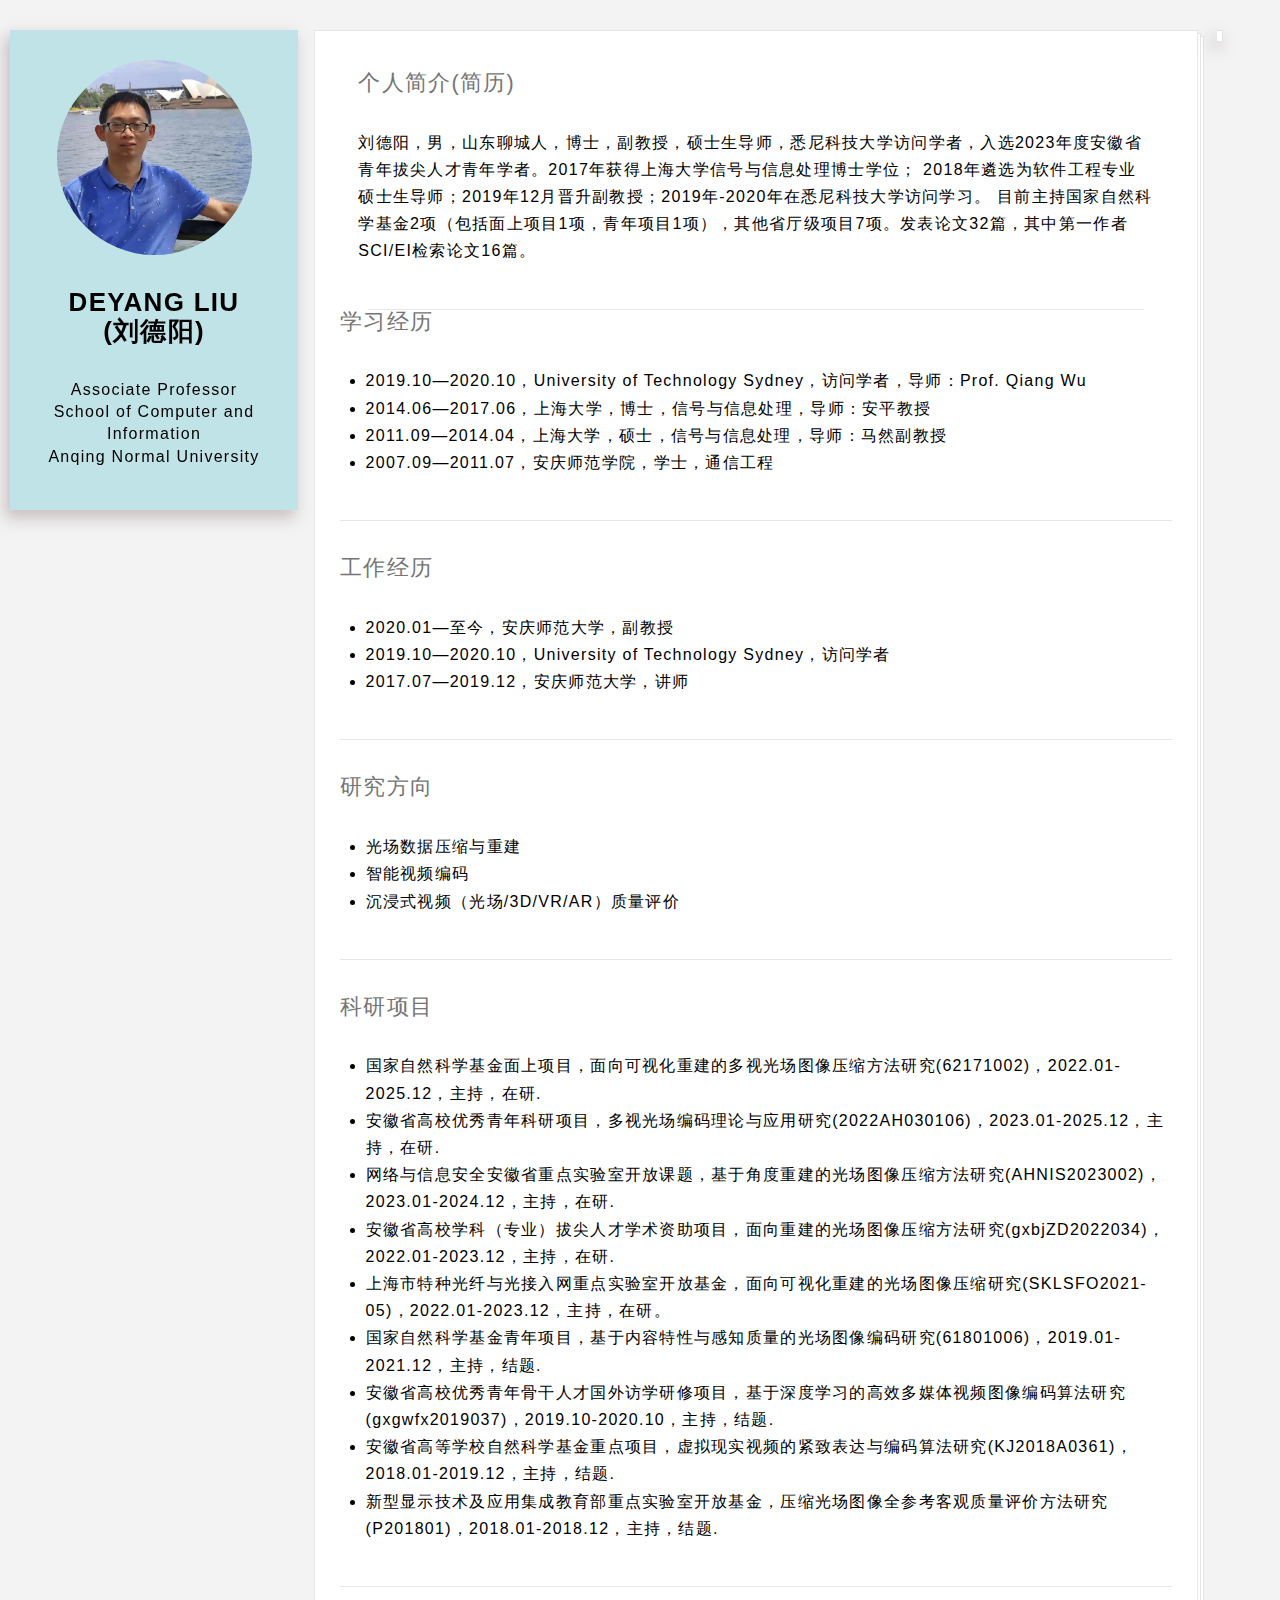
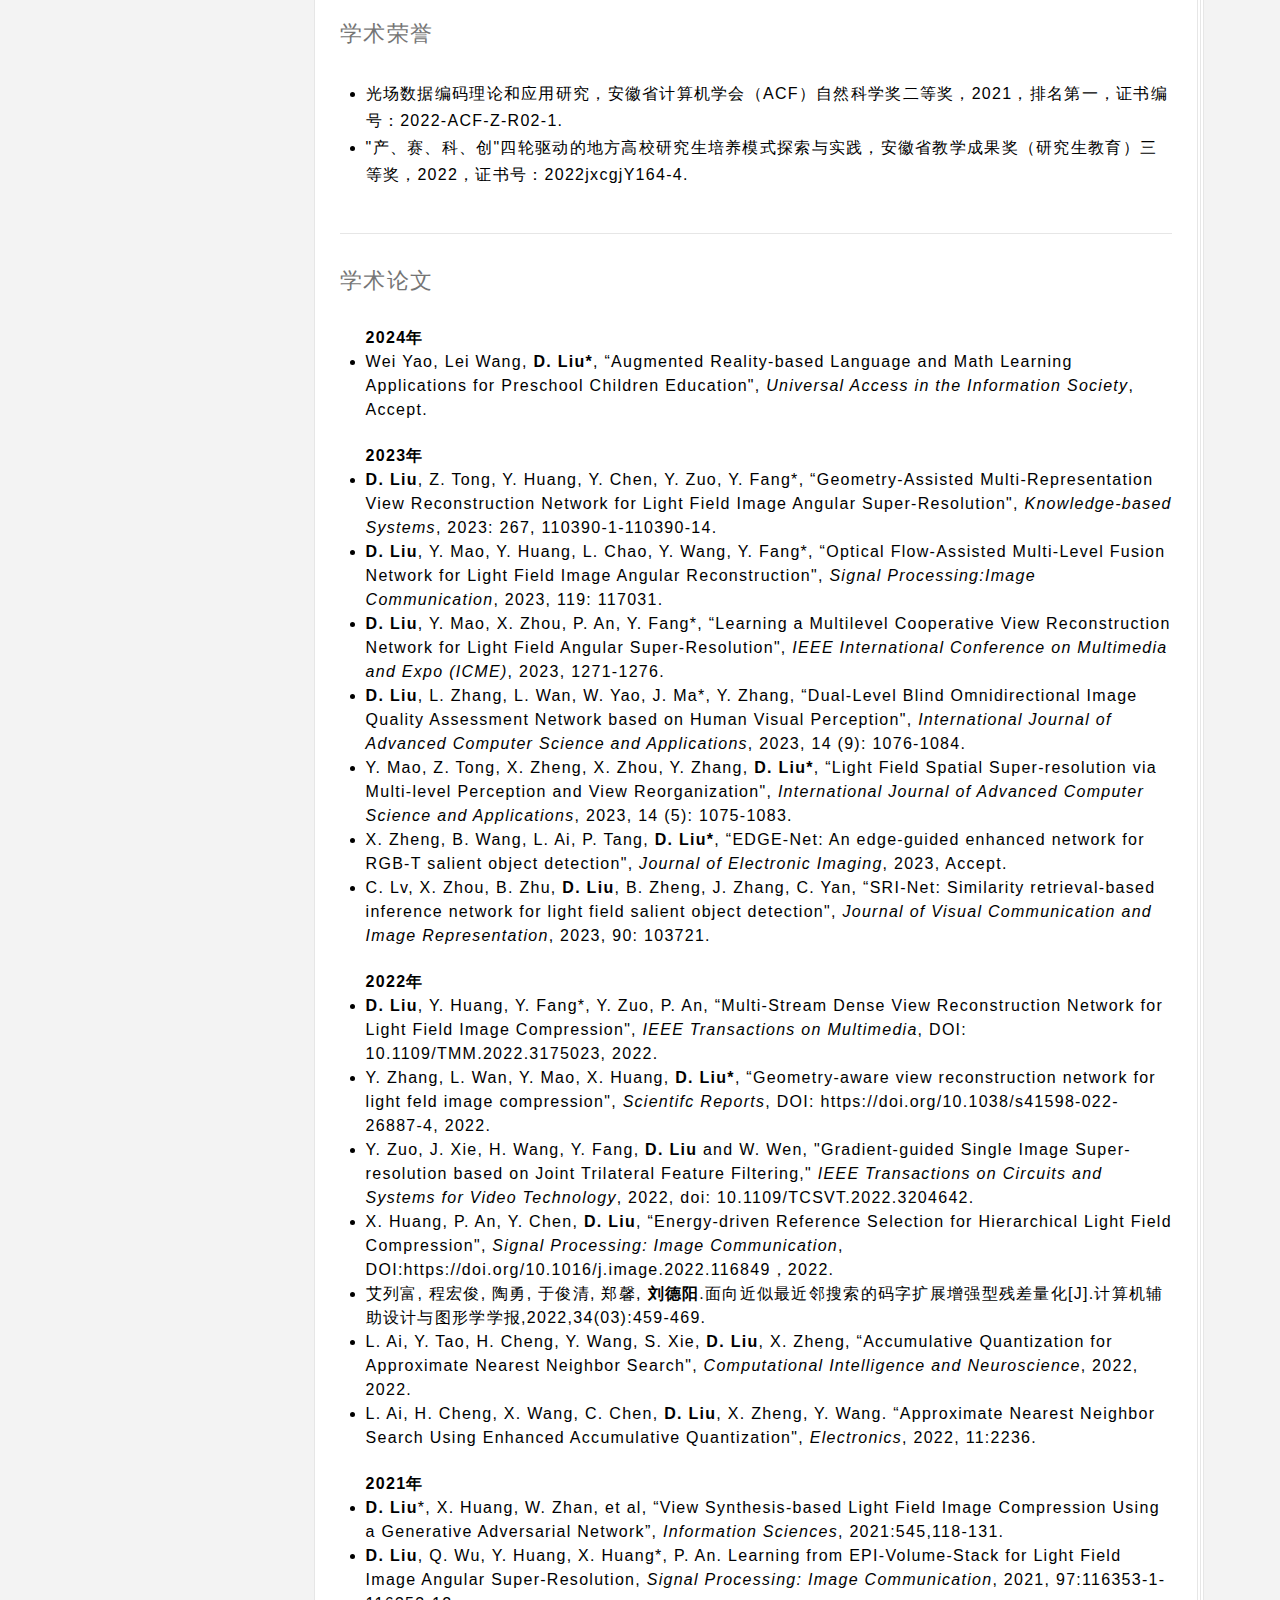
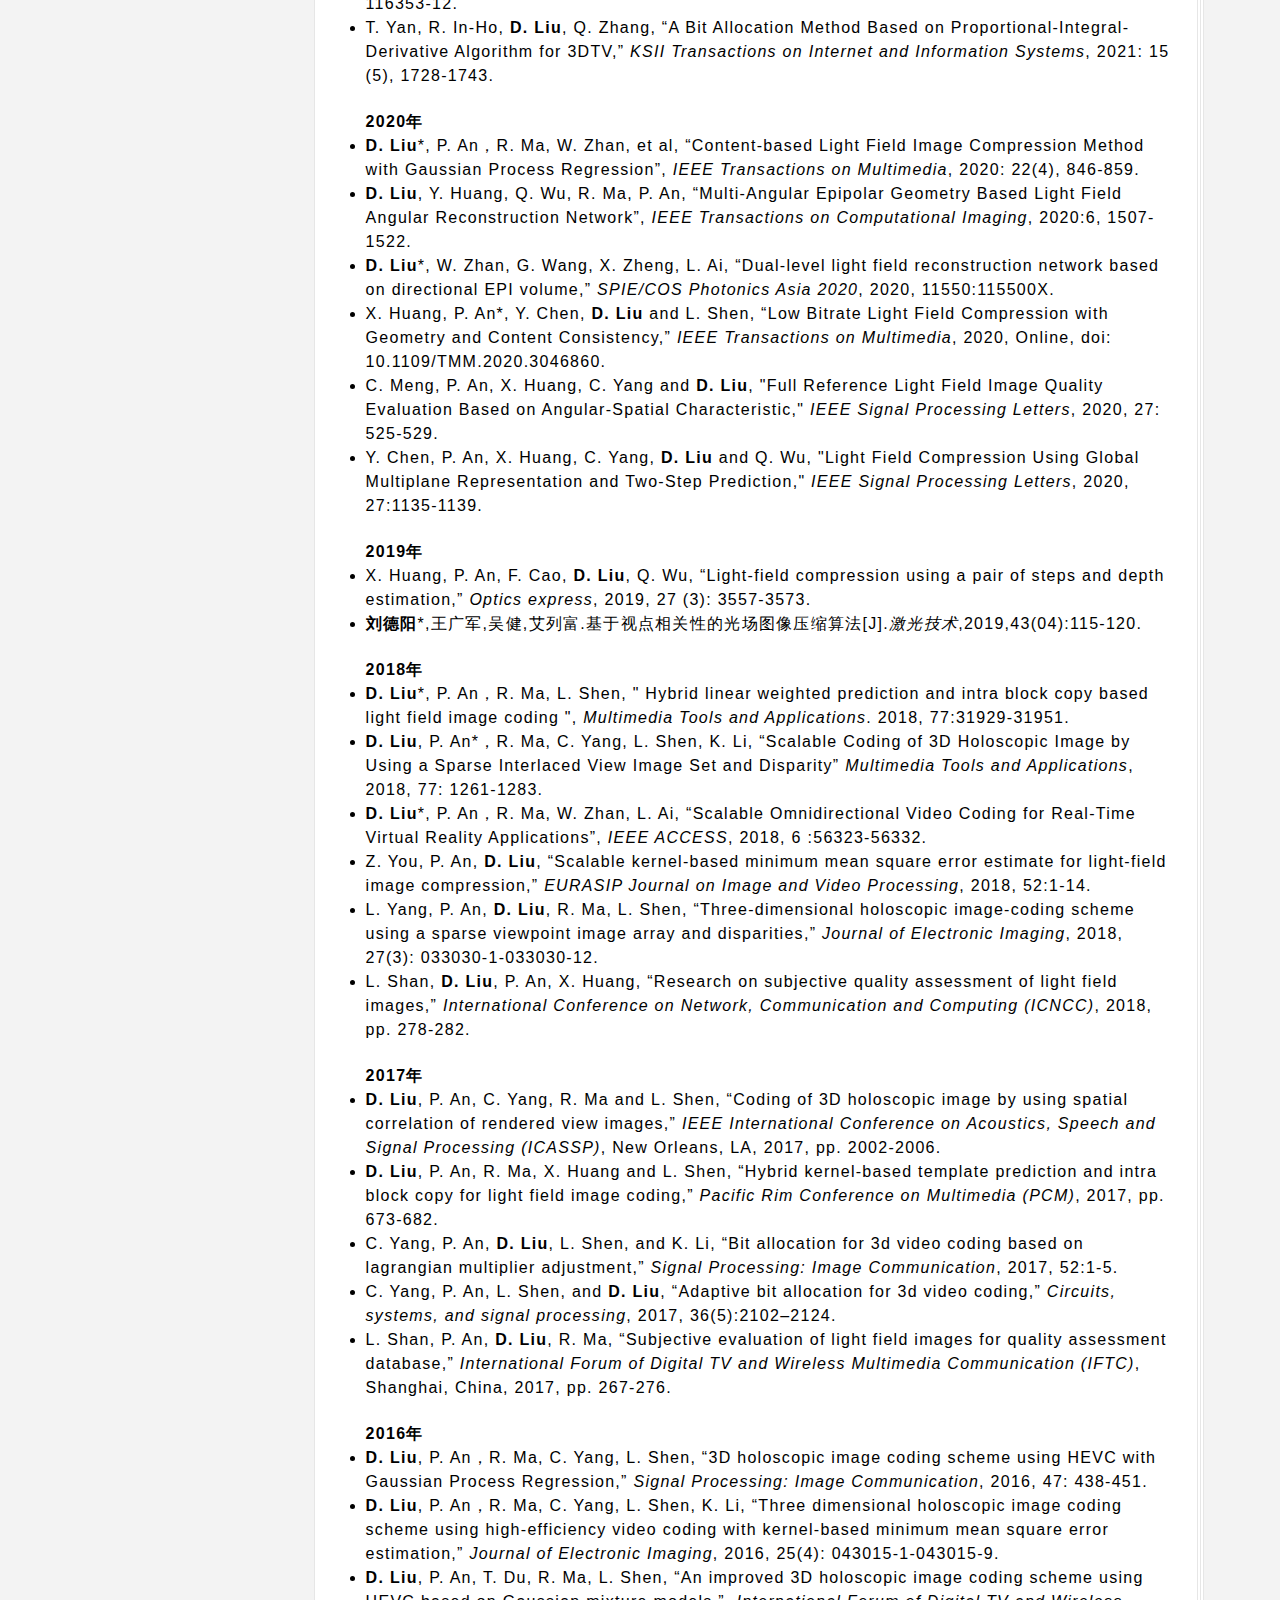
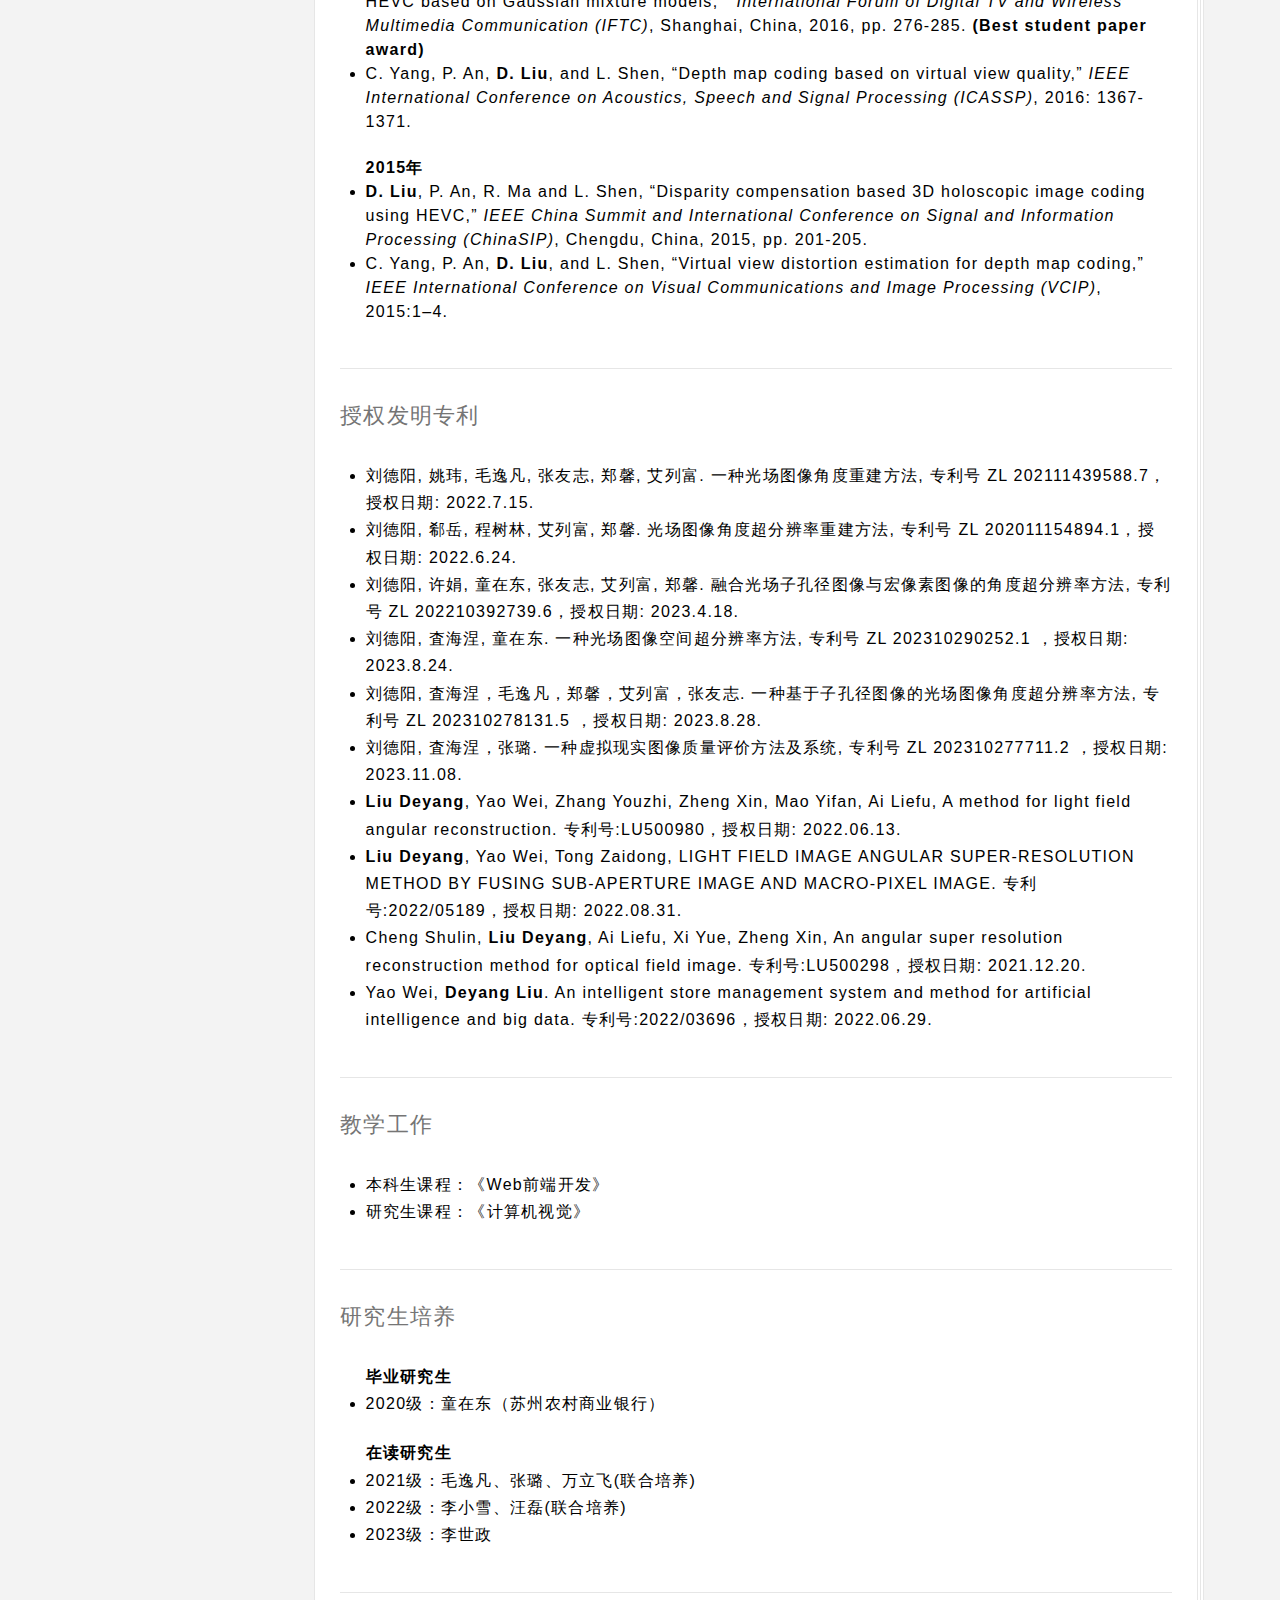
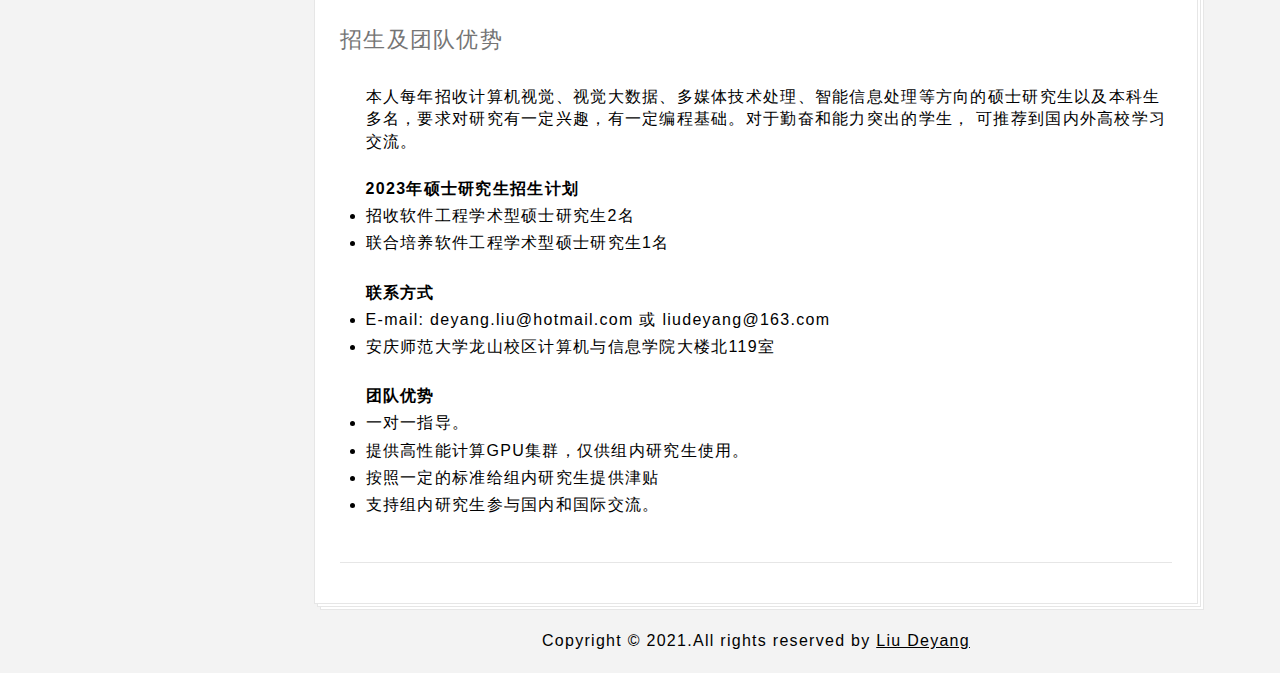
==== index.html @ b99616af "Update index.html" ====
<!DOCTYPE html>

<html lang="en" class="ace ace-card-on ace-tab-nav-on ace-main-nav-on ace-sidebar-on ace-desktop" data-theme-color="#c0e3e7"><head><meta http-equiv="Content-Type" content="text/html; charset=UTF-8">
    
    <meta http-equiv="X-UA-Compatible" content="IE=edge">
    <meta name="viewport" content="width=device-width, initial-scale=1">

    <title>Deyang Liu (刘德阳)</title>

    <!-- Icon Fonts -->
    <link href="./resource_file/style.css" rel="stylesheet">

    <!-- Styles -->
    <link href="./resource_file/solarized-light.css" rel="stylesheet">
    <link href="./resource_file/style(1).css" rel="stylesheet">

    <!-- Modernizer -->
    <script type="text/javascript" src="./resource_file/modernizr-3.3.1.min.js.下载"></script>
    <script src="./resource_file/jquery.mousewheel.min.js.下载"></script><style type="text/css">@charset "utf-8";
			:focus {outline:none;}
			.jsfylayer a { color:#555;}
			.jsfylayer a:hover { color:#ff5f50;}
			.jsfylayer i,.jsfylayer em { list-style:none; font-style:normal;}
			.jsfylayer img{ display:block;}
			
			.jsfytxtlayerbox::-webkit-scrollbar {
			        width:6px;
			        background-color:#fff; 
			        } /* 滚动槽 */ ::-webkit-scrollbar-track {
			        border-radius:10px;
			        } /* 滚动条滑块 */ ::-webkit-scrollbar-thumb {
			        border-radius:10px;
			        background:#d7d7d7;
			        }
			.jsfytxttotal  {position: absolute;right: 10px;bottom: 5px; color:#666;}
		</style><style id="tsbrowser_video_independent_player_style" type="text/css">
      [tsbrowser_force_max_size] {
        width: 100% !important;
        height: 100% !important;
        left: 0px !important;
        top: 0px !important;
        margin: 0px !important;
        padding: 0px !important;
        transform: none !important;
      }
      [tsbrowser_force_fixed] {
        position: fixed !important;
        z-index: 9999 !important;
        background: black !important;
      }
      [tsbrowser_force_hidden] {
        opacity: 0 !important;
        z-index: 0 !important;
      }
      [tsbrowser_hide_scrollbar] {
        overflow: hidden !important;
      }
      [tsbrowser_display_none] {
        display: none !important;
        visibility: hidden !important;
        opacity: 0 !important;
      }
      [tsbrowser_force_show] {
        display: black !important;
        visibility: visible !important;
        opacity: 0;
      }</style></head>
  <body style="">
    <div class="ace-wrapper">
      
      <header id="ace-header" class="ace-container-shift ace-logo-in ace-head-boxed ace-nav-right">
         <div class="ace-head-inner">
         </div>
      </header>

      <article id="ace-card" class="ace-card bg-primary">
  <div class="ace-card-inner text-center">
    <img class="avatar avatar-195" src="./resource_file/deyang.png" width="400" height="300" alt="">
    <h1>Deyang Liu<br/>(刘德阳)</h1><br/>
    <p class="text-muted"><font color="#000000" size="3">Associate Professor <br/>School of Computer and Information<br/> Anqing Normal University

	</p>
	
      
  </div>

</article>

    <div id="ace-content" class="ace-container-shift">
    <div class="ace-container">
        <div id="ace-nav-wrap" class="hidden-sm hidden-xs">
            <div class="ace-nav-cont">
                <div id="ace-nav-scroll">
                 
                </div>

            </div>

            <!-- <div class="ace-nav-btm"></div> -->
        </div><!-- .ace-nav-wrap -->

        <div class="ace-paper-stock">
            <main class="ace-paper clearfix">
                <div class="ace-paper-cont clear-mrg">
                    <!-- START: PAGE CONTENT -->
                    <div class="padd-box clear-mrg">

    <section class="section brd-btm" id="basic_info">
    <div class="row">
       
            <h2 class="title-thin text-muted">个人简介(简历)</h2>
              <p style="line-height:1.7em">刘德阳，男，山东聊城人，博士，副教授，硕士生导师，悉尼科技大学访问学者，入选2023年度安徽省青年拔尖人才青年学者。2017年获得上海大学信号与信息处理博士学位；
		      2018年遴选为软件工程专业硕士生导师；2019年12月晋升副教授；2019年-2020年在悉尼科技大学访问学习。 目前主持国家自然科学基金2项（包括面上项目1项，青年项目1项），其他省厅级项目7项。发表论文32篇，其中第一作者SCI/EI检索论文16篇。</p>

        </div><!-- .col-sm-6 -->
    </div><!-- .row -->
</section><!-- .section -->

 <section class="section brd-btm" id="certification">
    <h2 class="title-thin text-muted">学习经历</h2>
     
	 <ul style="line-height:1.7em">
	   <li>2019.10—2020.10，University of Technology Sydney，访问学者，导师：Prof. Qiang Wu</li>
       <li>2014.06—2017.06，上海大学，博士，信号与信息处理，导师：安平教授</li>
       <li>2011.09—2014.04，上海大学，硕士，信号与信息处理，导师：马然副教授</li>
	   <li>2007.09—2011.07，安庆师范学院，学士，通信工程</li>
	 </ul>
    
</section><!-- .section -->
 
 <section class="section brd-btm" id="certification">
    <h2 class="title-thin text-muted">工作经历</h2>
     
	 <ul style="line-height:1.7em">
	  
       <li>2020.01—至今，安庆师范大学，副教授</li>
	   <li>2019.10—2020.10，University of Technology Sydney，访问学者</li>
	   <li>2017.07—2019.12，安庆师范大学，讲师</li>
	 </ul>
    
</section><!-- .section -->
 
<section class="section brd-btm" id="certification">
    <h2 class="title-thin text-muted">研究方向</h2>
     
	 <ul style="line-height:1.7em">
	  
       <li>光场数据压缩与重建</li>
	   <li>智能视频编码</li>
	   <li>沉浸式视频（光场/3D/VR/AR）质量评价</li>
	 </ul>
    
</section><!-- .section -->


  <section class="section brd-btm" id="certification">
    <h2 class="title-thin text-muted">科研项目</h2>
     
	 <ul style="line-height:1.7em">
       <li>国家自然科学基金面上项目，面向可视化重建的多视光场图像压缩方法研究(62171002)，2022.01-2025.12，主持，在研.</li>
       <li>安徽省高校优秀青年科研项目，多视光场编码理论与应用研究(2022AH030106)，2023.01-2025.12，主持，在研.</li>
       <li>网络与信息安全安徽省重点实验室开放课题，基于角度重建的光场图像压缩方法研究(AHNIS2023002)，2023.01-2024.12，主持，在研.</li>	 
       <li>安徽省高校学科（专业）拔尖人才学术资助项目，面向重建的光场图像压缩方法研究(gxbjZD2022034)，2022.01-2023.12，主持，在研.</li>
       <li>上海市特种光纤与光接入网重点实验室开放基金，面向可视化重建的光场图像压缩研究(SKLSFO2021-05)，2022.01-2023.12，主持，在研。</li>	 
       <li>国家自然科学基金青年项目，基于内容特性与感知质量的光场图像编码研究(61801006)，2019.01-2021.12，主持，结题.</li>
       <li>安徽省高校优秀青年骨干人才国外访学研修项目，基于深度学习的高效多媒体视频图像编码算法研究(gxgwfx2019037)，2019.10-2020.10，主持，结题.</li>
       <li>安徽省高等学校自然科学基金重点项目，虚拟现实视频的紧致表达与编码算法研究(KJ2018A0361)，2018.01-2019.12，主持，结题.</li>
       <li>新型显示技术及应用集成教育部重点实验室开放基金，压缩光场图像全参考客观质量评价方法研究(P201801)，2018.01-2018.12，主持，结题.</li>


	 </ul>
    
</section><!-- .section -->
			
<section class="section brd-btm" id="certification">
    <h2 class="title-thin text-muted">学术荣誉</h2>
     
	<ul style="line-height:1.7em">
       <li>光场数据编码理论和应用研究，安徽省计算机学会（ACF）自然科学奖二等奖，2021，排名第一，证书编号：2022-ACF-Z-R02-1.</li>
       <li>"产、赛、科、创"四轮驱动的地方高校研究生培养模式探索与实践，安徽省教学成果奖（研究生教育）三等奖，2022，证书号：2022jxcgjY164-4.</li>
	</ul>
    
</section><!-- .section -->


<section class="section brd-btm" id="certification">
    <h2 class="title-thin text-muted">学术论文</h2>

	 <ul style="line-height:1.5em"> <strong>2024年</strong><br/>
         <li>Wei Yao, Lei Wang, <strong>D. Liu*</strong>,  “Augmented Reality-based Language and Math Learning Applications for Preschool Children Education", <i>Universal Access in the Information Society</i>, Accept. </li>
          

	 </ul>
	
	 <ul style="line-height:1.5em"> <strong>2023年</strong><br/>
	
           <li><strong>D. Liu</strong>, Z. Tong, Y. Huang, Y. Chen, Y. Zuo, Y. Fang*,  “Geometry-Assisted Multi-Representation View Reconstruction Network for Light Field Image Angular Super-Resolution", <i>Knowledge-based Systems</i>, 2023: 267, 110390-1-110390-14. </li>
           <li><strong>D. Liu</strong>, Y. Mao, Y. Huang, L. Chao, Y. Wang, Y. Fang*,  “Optical Flow-Assisted Multi-Level Fusion Network for Light Field Image Angular Reconstruction", <i>Signal Processing:Image Communication</i>, 2023, 119: 117031. </li>
           <li><strong>D. Liu</strong>, Y. Mao, X. Zhou, P. An, Y. Fang*,  “Learning a Multilevel Cooperative View Reconstruction Network for Light Field Angular Super-Resolution", <i>IEEE International Conference on Multimedia and Expo (ICME)</i>, 2023, 1271-1276. </li>
           <li><strong>D. Liu</strong>, L. Zhang, L. Wan, W. Yao, J. Ma*, Y. Zhang,  “Dual-Level Blind Omnidirectional Image Quality Assessment Network based on Human Visual Perception", <i>International Journal of Advanced Computer Science and Applications</i>, 2023, 14 (9): 1076-1084. </li> 
	   <li>Y. Mao, Z. Tong, X. Zheng, X. Zhou, Y. Zhang, <strong>D. Liu*</strong>, “Light Field Spatial Super-resolution via Multi-level Perception and View Reorganization", <i>International Journal of Advanced Computer Science and Applications</i>, 2023, 14 (5): 1075-1083.</li>
		   <li>X. Zheng, B. Wang, L. Ai, P. Tang, <strong>D. Liu*</strong>, “EDGE-Net: An edge-guided enhanced network for RGB-T salient object detection", <i>	Journal of Electronic Imaging</i>, 2023, Accept. </li>
	   <li>C. Lv, X. Zhou, B. Zhu, <strong>D. Liu</strong>, B. Zheng, J. Zhang, C. Yan, “SRI-Net: Similarity retrieval-based inference network for light field salient object detection", <i>Journal of Visual Communication and Image Representation</i>, 2023, 90: 103721.</li>
	 
         </ul>
         <ul style="line-height:1.5em"> <strong>2022年</strong><br/>
	  
           <li><strong>D. Liu</strong>, Y. Huang, Y. Fang*, Y. Zuo, P. An, “Multi-Stream Dense View Reconstruction Network for Light Field Image Compression", <i>IEEE Transactions on Multimedia</i>, DOI: 10.1109/TMM.2022.3175023, 2022. </li>
	   <li>Y. Zhang, L. Wan, Y. Mao, X. Huang, <strong>D. Liu*</strong>, “Geometry‑aware view reconstruction network for light feld image compression", <i>Scientifc Reports</i>, DOI:  https://doi.org/10.1038/s41598-022-26887-4, 2022. </li>
	   <li>Y. Zuo, J. Xie, H. Wang, Y. Fang, <strong> D. Liu </strong> and W. Wen, "Gradient-guided Single Image Super-resolution based on Joint Trilateral Feature Filtering," <i>IEEE Transactions on Circuits and Systems for Video Technology</i>, 2022, doi: 10.1109/TCSVT.2022.3204642.</li>
           <li>X. Huang, P. An, Y. Chen, <strong>D. Liu</strong>, “Energy-driven Reference Selection for Hierarchical Light Field Compression", <i>Signal Processing: Image Communication</i>, DOI:https://doi.org/10.1016/j.image.2022.116849，2022. </li>
           <li>艾列富, 程宏俊, 陶勇, 于俊清, 郑馨, <strong>刘德阳</strong>.面向近似最近邻搜索的码字扩展增强型残差量化[J].计算机辅助设计与图形学学报,2022,34(03):459-469. </li>
           <li>L. Ai, Y. Tao, H. Cheng, Y. Wang, S. Xie, <strong>D. Liu</strong>, X. Zheng, “Accumulative Quantization for Approximate Nearest Neighbor Search", <i>Computational Intelligence and Neuroscience</i>, 2022, 2022.</li>
           <li>L. Ai, H. Cheng, X. Wang, C. Chen, <strong>D. Liu</strong>, X. Zheng, Y. Wang. “Approximate Nearest Neighbor Search Using Enhanced Accumulative Quantization", <i>Electronics</i>, 2022, 11:2236.</li>
 
	 </ul>
	
     
	 <ul style="line-height:1.5em"> <strong>2021年</strong><br/>
	  
           <li><strong>D. Liu</strong>*, X. Huang, W. Zhan, et al, “View Synthesis-based Light Field Image Compression Using a Generative Adversarial Network”, <i>Information Sciences</i>, 2021:545,118-131.</li>
	   <li><strong>D. Liu</strong>, Q. Wu, Y. Huang, X. Huang*, P. An. Learning from EPI-Volume-Stack for Light Field Image Angular Super-Resolution, <i>Signal Processing: Image Communication</i>, 2021, 97:116353-1-116353-12.</li>
	   <li>T. Yan,  R. In-Ho, <strong>D. Liu</strong>, Q. Zhang, “A Bit Allocation Method Based on Proportional-Integral-Derivative Algorithm for 3DTV,” <i>KSII Transactions on Internet and Information Systems</i>, 2021: 15 (5), 1728-1743.</li>
	</ul>
	 
	 <ul style="line-height:1.5em"> <strong>2020年</strong><br/>
	  
       <li><strong>D. Liu</strong>*, P. An，R. Ma, W. Zhan, et al, “Content-based Light Field Image Compression Method with Gaussian Process Regression”, <i>IEEE Transactions on Multimedia</i>, 2020: 22(4), 846-859. </li>
	   <li><strong>D. Liu</strong>, Y. Huang, Q. Wu, R. Ma, P. An, “Multi-Angular Epipolar Geometry Based Light Field Angular Reconstruction Network”, <i>IEEE Transactions on Computational Imaging</i>, 2020:6, 1507-1522.</li>
	   <li><strong>D. Liu</strong>*, W. Zhan, G. Wang, X. Zheng, L. Ai, “Dual-level light field reconstruction network based on directional EPI volume,” <i>SPIE/COS Photonics Asia 2020</i>, 2020, 11550:115500X.</li>
	   <li>X. Huang, P. An*, Y. Chen, <strong>D. Liu</strong> and L. Shen, “Low Bitrate Light Field Compression with Geometry and Content Consistency,” <i>IEEE Transactions on Multimedia</i>, 2020, Online, doi: 10.1109/TMM.2020.3046860.</li>
	   <li>C. Meng, P. An, X. Huang, C. Yang and <strong>D. Liu</strong>, "Full Reference Light Field Image Quality Evaluation Based on Angular-Spatial Characteristic," <i>IEEE Signal Processing Letters</i>, 2020, 27: 525-529.</li>
	   <li>Y. Chen, P. An, X. Huang, C. Yang, <strong>D. Liu</strong> and Q. Wu, "Light Field Compression Using Global Multiplane Representation and Two-Step Prediction," <i>IEEE Signal Processing Letters</i>, 2020, 27:1135-1139.</li>

	 </ul>
    
     <ul style="line-height:1.5em"> <strong>2019年</strong><br/>

       <li>X. Huang, P. An, F. Cao, <strong>D. Liu</strong>, Q. Wu, “Light-field compression using a pair of steps and depth estimation,” <i>Optics express</i>, 2019, 27 (3): 3557-3573. </li>
	   <li><strong>刘德阳</strong>*,王广军,吴健,艾列富.基于视点相关性的光场图像压缩算法[J].<i>激光技术</i>,2019,43(04):115-120. </li>

	 </ul>

    <ul style="line-height:1.5em"> <strong>2018年</strong><br/>

       <li><strong>D. Liu</strong>*, P. An，R. Ma, L. Shen, " Hybrid linear weighted prediction and intra block copy based light field image coding ", <i>Multimedia Tools and Applications</i>. 2018, 77:31929-31951. </li>
      <li><strong>D. Liu</strong>, P. An*，R. Ma, C. Yang, L. Shen, K. Li, “Scalable Coding of 3D Holoscopic Image by Using a Sparse Interlaced View Image Set and Disparity” <i>Multimedia Tools and Applications</i>, 2018, 77: 1261-1283.  </li>
      <li><strong>D. Liu</strong>*, P. An，R. Ma, W. Zhan, L. Ai, “Scalable Omnidirectional Video Coding for Real-Time Virtual Reality Applications”, <i>IEEE ACCESS</i>, 2018, 6 :56323-56332. </li>
 
     <li>Z. You, P. An, <strong>D. Liu</strong>, “Scalable kernel-based minimum mean square error estimate for light-field image compression,” <i>EURASIP Journal on Image and Video Processing</i>, 2018, 52:1-14. </li>
	 <li>L. Yang, P. An, <strong>D. Liu</strong>, R. Ma, L. Shen, “Three-dimensional holoscopic image-coding scheme using a sparse viewpoint image array and disparities,” <i>Journal of Electronic Imaging</i>, 2018, 27(3): 033030-1-033030-12.</li>
     <li>L. Shan, <strong>D. Liu</strong>, P. An, X. Huang, “Research on subjective quality assessment of light field images,” <i>International Conference on Network, Communication and Computing (ICNCC)</i>, 2018, pp. 278-282.</li>
	 </ul>


   <ul style="line-height:1.5em"> <strong>2017年</strong><br/>

      <li><strong>D. Liu</strong>, P. An, C. Yang, R. Ma and L. Shen, “Coding of 3D holoscopic image by using spatial correlation of rendered view images,” <i>IEEE International Conference on Acoustics, Speech and Signal Processing (ICASSP)</i>, New Orleans, LA, 2017, pp. 2002-2006.</li>
      <li><strong>D. Liu</strong>, P. An, R. Ma, X. Huang and L. Shen, “Hybrid kernel-based template prediction and intra block copy for light field image coding,” <i>Pacific Rim Conference on Multimedia (PCM)</i>, 2017, pp. 673-682.</li>
      <li>C. Yang, P. An, <strong>D. Liu</strong>, L. Shen, and K. Li, “Bit allocation for 3d video coding based on lagrangian multiplier adjustment,” <i>Signal Processing: Image Communication</i>, 2017, 52:1-5.</li>
	  <li>C. Yang, P. An, L. Shen, and <strong>D. Liu</strong>, “Adaptive bit allocation for 3d video coding,” <i>Circuits, systems, and signal processing</i>, 2017, 36(5):2102–2124.</li>
	  <li>L. Shan, P. An, <strong>D. Liu</strong>, R. Ma, “Subjective evaluation of light field images for quality assessment database,” <i>International Forum of Digital TV and Wireless Multimedia Communication (IFTC)</i>, Shanghai, China, 2017, pp. 267-276.</li>
   </ul>


   <ul style="line-height:1.5em"> <strong>2016年</strong><br/>

       <li><strong>D. Liu</strong>, P. An，R. Ma, C. Yang, L. Shen, “3D holoscopic image coding scheme using HEVC with Gaussian Process Regression,” <i>Signal Processing: Image Communication</i>, 2016, 47: 438-451. </li>
       <li><strong>D. Liu</strong>, P. An，R. Ma, C. Yang, L. Shen, K. Li, “Three dimensional holoscopic image coding scheme using high-efficiency video coding with kernel-based minimum mean square error estimation,” <i>Journal of Electronic Imaging</i>, 2016, 25(4): 043015-1-043015-9.</li>
       <li><strong>D. Liu</strong>, P. An, T. Du, R. Ma, L. Shen, “An improved 3D holoscopic image coding scheme using HEVC based on Gaussian mixture models,”  <i>International Forum of Digital TV and Wireless Multimedia Communication (IFTC)</i>, Shanghai, China, 2016, pp. 276-285. <strong>(Best student paper award)</strong></li>
       <li>C. Yang, P. An, <strong>D. Liu</strong>, and L. Shen, “Depth map coding based on virtual view quality,” <i>IEEE International Conference on Acoustics, Speech and Signal Processing (ICASSP)</i>, 2016: 1367-1371.</li>
       
  </ul>

   <ul style="line-height:1.5em"> <strong>2015年</strong><br/>

       <li><strong>D. Liu</strong>, P. An, R. Ma and L. Shen, “Disparity compensation based 3D holoscopic image coding using HEVC,” <i>IEEE China Summit and International Conference on Signal and Information Processing (ChinaSIP)</i>, Chengdu, China, 2015, pp. 201-205. </li>
       <li>C. Yang, P. An, <strong>D. Liu</strong>, and L. Shen, “Virtual view distortion estimation for depth map coding,” <i>IEEE International Conference on Visual Communications and Image Processing (VCIP)</i>, 2015:1–4. </li>
	 </ul>

</section><!-- .section -->
			
			
<section class="section brd-btm" id="certification">
    <h2 class="title-thin text-muted">授权发明专利</h2>
     
	 <ul style="line-height:1.7em">
	   <li>刘德阳, 姚玮, 毛逸凡, 张友志, 郑馨, 艾列富. 一种光场图像角度重建方法, 专利号 ZL 202111439588.7，授权日期: 2022.7.15. </li>
           <li>刘德阳, 郗岳, 程树林, 艾列富, 郑馨. 光场图像角度超分辨率重建方法, 专利号 ZL 202011154894.1，授权日期: 2022.6.24.</li>
	   <li>刘德阳, 许娟, 童在东, 张友志, 艾列富, 郑馨. 融合光场子孔径图像与宏像素图像的角度超分辨率方法, 专利号 ZL 202210392739.6，授权日期: 2023.4.18.</li> 
	   <li>刘德阳, 査海涅, 童在东. 一种光场图像空间超分辨率方法, 专利号 ZL 202310290252.1 ，授权日期: 2023.8.24.</li> 
	   <li>刘德阳, 査海涅，毛逸凡，郑馨，艾列富，张友志. 一种基于子孔径图像的光场图像角度超分辨率方法, 专利号 ZL 202310278131.5 ，授权日期: 2023.8.28.</li> 
	   <li>刘德阳, 査海涅，张璐. 一种虚拟现实图像质量评价方法及系统, 专利号 ZL 202310277711.2 ，授权日期: 2023.11.08.</li>  
	   <li><strong>Liu Deyang</strong>, Yao Wei, Zhang Youzhi, Zheng Xin, Mao Yifan, Ai Liefu, A method for light field angular reconstruction. 专利号:LU500980，授权日期: 2022.06.13.</li>
           <li><strong>Liu Deyang</strong>, Yao Wei, Tong Zaidong, LIGHT FIELD IMAGE ANGULAR SUPER-RESOLUTION METHOD BY FUSING SUB-APERTURE IMAGE AND MACRO-PIXEL IMAGE. 专利号:2022/05189，授权日期: 2022.08.31.</li>
           <li>Cheng Shulin, <strong>Liu Deyang</strong>, Ai Liefu, Xi Yue, Zheng Xin, An angular super resolution reconstruction method for optical field image. 专利号:LU500298，授权日期: 2021.12.20.</li>
	   <li>Yao Wei, <strong>Deyang Liu</strong>. An intelligent store management system and method for artificial intelligence and big data. 专利号:2022/03696，授权日期: 2022.06.29. </li>
	</ul>
    
</section><!-- .section -->


  <section class="section brd-btm" id="certification">
    <h2 class="title-thin text-muted">教学工作</h2>
     
	 <ul style="line-height:1.7em">
	   <li>本科生课程：《Web前端开发》</li>
       <li>研究生课程：《计算机视觉》</li>
	 </ul>
    
</section><!-- .section -->

 <section class="section brd-btm" id="certification">
    <h2 class="title-thin text-muted">研究生培养</h2>

	 <ul style="line-height:1.7em"><strong>毕业研究生</strong>
	   <li>2020级：童在东（苏州农村商业银行）</li>
     
	 </ul>
     
	 <ul style="line-height:1.7em"><strong>在读研究生</strong>
           <li>2021级：毛逸凡、张璐、万立飞(联合培养)</li>
           <li>2022级：李小雪、汪磊(联合培养)</li>
           <li>2023级：李世政</li>

	 </ul>
    
</section><!-- .section -->

 <section class="section brd-btm" id="certification">
    <h2 class="title-thin text-muted">招生及团队优势</h2>
     
	 <ul>本人每年招收计算机视觉、视觉大数据、多媒体技术处理、智能信息处理等方向的硕士研究生以及本科生多名，要求对研究有一定兴趣，有一定编程基础。对于勤奋和能力突出的学生，
		 可推荐到国内外高校学习交流。</ul>

	 <ul style="line-height:1.7em"><strong>2023年硕士研究生招生计划</strong>
     
	 <li> 招收软件工程学术型硕士研究生2名</li>
         <li> 联合培养软件工程学术型硕士研究生1名</li>
    
     </ul>
     <ul style="line-height:1.7em"><strong>联系方式</strong>
         <li>E-mail: deyang.liu@hotmail.com 或 liudeyang@163.com</li>
	 <li>安庆师范大学龙山校区计算机与信息学院大楼北119室</li>
    
     </ul>
    <ul style="line-height:1.7em"><strong>团队优势</strong>
	 <li>一对一指导。</li>
         <li>提供高性能计算GPU集群，仅供组内研究生使用。</li>
         <li>按照一定的标准给组内研究生提供津贴</li>
         <li>支持组内研究生参与国内和国际交流。</li>
     </ul>
    
</section><!-- .section -->



                        
                    </div><!-- .padd-box -->
                <!-- END: PAGE CONTENT -->
                </div><!-- .ace-paper-cont -->
            </main><!-- .ace-paper -->
        </div><!-- .ace-paper-stock -->
    </div><!-- .ace-container -->
</div><!-- #ace-content -->

      
      <footer id="ace-footer" class="ace-container-shift">
    <div class="ace-container">
  <div class="ace-footer-cont clear-mrg">
    <p class="text-center">Copyright © 2021.All rights reserved by <a href="https://gitee.com/xiaodan_yu">Liu Deyang</a></p>
  </div>
    </div><!-- .ace-container -->
</footer><!-- #ace-footer -->
---- resource_file/style.css ----
@font-face {
  font-family: 'icomoon';
  src:
    url('fonts/icomoon.ttf?ngfxmq') format('truetype'),
    url('fonts/icomoon.woff?ngfxmq') format('woff'),
    url('fonts/icomoon.svg?ngfxmq#icomoon') format('svg');
  font-weight: normal;
  font-style: normal;
}

.ace-icon {
  /* use !important to prevent issues with browser extensions that change fonts */
  font-family: 'icomoon' !important;
  speak: none;
  font-style: normal;
  font-weight: normal;
  font-variant: normal;
  text-transform: none;
  line-height: 1;

  /* Better Font Rendering =========== */
  -webkit-font-smoothing: antialiased;
  -moz-osx-font-smoothing: grayscale;
}

.ace-icon-quote:before {
  content: "\e90a";
}
.ace-icon-side-bar-icon:before {
  content: "\e900";
}
.ace-icon-references:before {
  content: "\e901";
}
.ace-icon-portfolio:before {
  content: "\e902";
}
.ace-icon-experience:before {
  content: "\e903";
}
.ace-icon-contact:before {
  content: "\e904";
}
.ace-icon-blog:before {
  content: "\e905";
}
.ace-icon-arrow-page-up:before {
  content: "\e906";
}
.ace-icon-about:before {
  content: "\e907";
}
.ace-icon-chevron-thin-down:before {
  content: "\e908";
}
.ace-icon-dots-three-horizontal:before {
  content: "\e909";
}
.ace-icon-asterisk:before {
  content: "\f069";
}
.ace-icon-plus:before {
  content: "\f067";
}
.ace-icon-question:before {
  content: "\f128";
}
.ace-icon-minus:before {
  content: "\f068";
}
.ace-icon-glass:before {
  content: "\f000";
}
.ace-icon-music:before {
  content: "\f001";
}
.ace-icon-search:before {
  content: "\f002";
}
.ace-icon-envelope-o:before {
  content: "\f003";
}
.ace-icon-heart:before {
  content: "\f004";
}
.ace-icon-star:before {
  content: "\f005";
}
.ace-icon-star-o:before {
  content: "\f006";
}
.ace-icon-user:before {
  content: "\f007";
}
.ace-icon-film:before {
  content: "\f008";
}
.ace-icon-th-large:before {
  content: "\f009";
}
.ace-icon-th:before {
  content: "\f00a";
}
.ace-icon-th-list:before {
  content: "\f00b";
}
.ace-icon-check:before {
  content: "\f00c";
}
.ace-icon-close:before {
  content: "\f00d";
}
.ace-icon-search-plus:before {
  content: "\f00e";
}
.ace-icon-search-minus:before {
  content: "\f010";
}
.ace-icon-power-off:before {
  content: "\f011";
}
.ace-icon-signal:before {
  content: "\f012";
}
.ace-icon-gear:before {
  content: "\f013";
}
.ace-icon-trash-o:before {
  content: "\f014";
}
.ace-icon-home:before {
  content: "\f015";
}
.ace-icon-file-o:before {
  content: "\f016";
}
.ace-icon-clock-o:before {
  content: "\f017";
}
.ace-icon-road:before {
  content: "\f018";
}
.ace-icon-download:before {
  content: "\f019";
}
.ace-icon-arrow-circle-o-down:before {
  content: "\f01a";
}
.ace-icon-arrow-circle-o-up:before {
  content: "\f01b";
}
.ace-icon-inbox:before {
  content: "\f01c";
}
.ace-icon-play-circle-o:before {
  content: "\f01d";
}
.ace-icon-repeat:before {
  content: "\f01e";
}
.ace-icon-refresh:before {
  content: "\f021";
}
.ace-icon-list-alt:before {
  content: "\f022";
}
.ace-icon-lock:before {
  content: "\f023";
}
.ace-icon-flag:before {
  content: "\f024";
}
.ace-icon-headphones:before {
  content: "\f025";
}
.ace-icon-volume-off:before {
  content: "\f026";
}
.ace-icon-volume-down:before {
  content: "\f027";
}
.ace-icon-volume-up:before {
  content: "\f028";
}
.ace-icon-qrcode:before {
  content: "\f029";
}
.ace-icon-barcode:before {
  content: "\f02a";
}
.ace-icon-tag:before {
  content: "\f02b";
}
.ace-icon-tags:before {
  content: "\f02c";
}
.ace-icon-book:before {
  content: "\f02d";
}
.ace-icon-bookmark:before {
  content: "\f02e";
}
.ace-icon-print:before {
  content: "\f02f";
}
.ace-icon-camera:before {
  content: "\f030";
}
.ace-icon-font:before {
  content: "\f031";
}
.ace-icon-bold:before {
  content: "\f032";
}
.ace-icon-italic:before {
  content: "\f033";
}
.ace-icon-text-height:before {
  content: "\f034";
}
.ace-icon-text-width:before {
  content: "\f035";
}
.ace-icon-align-left:before {
  content: "\f036";
}
.ace-icon-align-center:before {
  content: "\f037";
}
.ace-icon-align-right:before {
  content: "\f038";
}
.ace-icon-align-justify:before {
  content: "\f039";
}
.ace-icon-list:before {
  content: "\f03a";
}
.ace-icon-dedent:before {
  content: "\f03b";
}
.ace-icon-outdent:before {
  content: "\f03b";
}
.ace-icon-indent:before {
  content: "\f03c";
}
.ace-icon-video-camera:before {
  content: "\f03d";
}
.ace-icon-image:before {
  content: "\f03e";
}
.ace-icon-pencil:before {
  content: "\f040";
}
.ace-icon-map-marker:before {
  content: "\f041";
}
.ace-icon-adjust:before {
  content: "\f042";
}
.ace-icon-tint:before {
  content: "\f043";
}
.ace-icon-edit:before {
  content: "\f044";
}
.ace-icon-share-square-o:before {
  content: "\f045";
}
.ace-icon-check-square-o:before {
  content: "\f046";
}
.ace-icon-arrows:before {
  content: "\f047";
}
.ace-icon-step-backward:before {
  content: "\f048";
}
.ace-icon-fast-backward:before {
  content: "\f049";
}
.ace-icon-backward:before {
  content: "\f04a";
}
.ace-icon-play:before {
  content: "\f04b";
}
.ace-icon-pause:before {
  content: "\f04c";
}
.ace-icon-stop:before {
  content: "\f04d";
}
.ace-icon-forward:before {
  content: "\f04e";
}
.ace-icon-fast-forward:before {
  content: "\f050";
}
.ace-icon-step-forward:before {
  content: "\f051";
}
.ace-icon-eject:before {
  content: "\f052";
}
.ace-icon-chevron-left:before {
  content: "\f053";
}
.ace-icon-chevron-right:before {
  content: "\f054";
}
.ace-icon-plus-circle:before {
  content: "\f055";
}
.ace-icon-minus-circle:before {
  content: "\f056";
}
.ace-icon-times-circle:before {
  content: "\f057";
}
.ace-icon-check-circle:before {
  content: "\f058";
}
.ace-icon-question-circle:before {
  content: "\f059";
}
.ace-icon-info-circle:before {
  content: "\f05a";
}
.ace-icon-crosshairs:before {
  content: "\f05b";
}
.ace-icon-times-circle-o:before {
  content: "\f05c";
}
.ace-icon-check-circle-o:before {
  content: "\f05d";
}
.ace-icon-ban:before {
  content: "\f05e";
}
.ace-icon-arrow-left:before {
  content: "\f060";
}
.ace-icon-arrow-right:before {
  content: "\f061";
}
.ace-icon-arrow-up:before {
  content: "\f062";
}
.ace-icon-arrow-down:before {
  content: "\f063";
}
.ace-icon-mail-forward:before {
  content: "\f064";
}
.ace-icon-expand:before {
  content: "\f065";
}
.ace-icon-compress:before {
  content: "\f066";
}
.ace-icon-exclamation-circle:before {
  content: "\f06a";
}
.ace-icon-gift:before {
  content: "\f06b";
}
.ace-icon-leaf:before {
  content: "\f06c";
}
.ace-icon-fire:before {
  content: "\f06d";
}
.ace-icon-eye:before {
  content: "\f06e";
}
.ace-icon-eye-slash:before {
  content: "\f070";
}
.ace-icon-warning:before {
  content: "\f071";
}
.ace-icon-plane:before {
  content: "\f072";
}
.ace-icon-calendar:before {
  content: "\f073";
}
.ace-icon-random:before {
  content: "\f074";
}
.ace-icon-comment:before {
  content: "\f075";
}
.ace-icon-magnet:before {
  content: "\f076";
}
.ace-icon-chevron-up:before {
  content: "\f077";
}
.ace-icon-chevron-down:before {
  content: "\f078";
}
.ace-icon-retweet:before {
  content: "\f079";
}
.ace-icon-shopping-cart:before {
  content: "\f07a";
}
.ace-icon-folder:before {
  content: "\f07b";
}
.ace-icon-folder-open:before {
  content: "\f07c";
}
.ace-icon-arrows-v:before {
  content: "\f07d";
}
.ace-icon-arrows-h:before {
  content: "\f07e";
}
.ace-icon-bar-chart:before {
  content: "\f080";
}
.ace-icon-twitter-square:before {
  content: "\f081";
}
.ace-icon-facebook-square:before {
  content: "\f082";
}
.ace-icon-camera-retro:before {
  content: "\f083";
}
.ace-icon-key:before {
  content: "\f084";
}
.ace-icon-cogs:before {
  content: "\f085";
}
.ace-icon-comments:before {
  content: "\f086";
}
.ace-icon-thumbs-o-up:before {
  content: "\f087";
}
.ace-icon-thumbs-o-down:before {
  content: "\f088";
}
.ace-icon-star-half:before {
  content: "\f089";
}
.ace-icon-heart-o:before {
  content: "\f08a";
}
.ace-icon-sign-out:before {
  content: "\f08b";
}
.ace-icon-linkedin-square:before {
  content: "\f08c";
}
.ace-icon-thumb-tack:before {
  content: "\f08d";
}
.ace-icon-external-link:before {
  content: "\f08e";
}
.ace-icon-sign-in:before {
  content: "\f090";
}
.ace-icon-trophy:before {
  content: "\f091";
}
.ace-icon-github-square:before {
  content: "\f092";
}
.ace-icon-upload:before {
  content: "\f093";
}
.ace-icon-lemon-o:before {
  content: "\f094";
}
.ace-icon-phone:before {
  content: "\f095";
}
.ace-icon-square-o:before {
  content: "\f096";
}
.ace-icon-bookmark-o:before {
  content: "\f097";
}
.ace-icon-phone-square:before {
  content: "\f098";
}
.ace-icon-twitter:before {
  content: "\f099";
}
.ace-icon-facebook:before {
  content: "\f09a";
}
.ace-icon-github:before {
  content: "\f09b";
}
.ace-icon-unlock:before {
  content: "\f09c";
}
.ace-icon-credit-card:before {
  content: "\f09d";
}
.ace-icon-feed:before {
  content: "\f09e";
}
.ace-icon-rss:before {
  content: "\f09e";
}
.ace-icon-hdd-o:before {
  content: "\f0a0";
}
.ace-icon-bullhorn:before {
  content: "\f0a1";
}
.ace-icon-bell-o:before {
  content: "\f0a2";
}
.ace-icon-certificate:before {
  content: "\f0a3";
}
.ace-icon-hand-o-right:before {
  content: "\f0a4";
}
.ace-icon-hand-o-left:before {
  content: "\f0a5";
}
.ace-icon-hand-o-up:before {
  content: "\f0a6";
}
.ace-icon-hand-o-down:before {
  content: "\f0a7";
}
.ace-icon-arrow-circle-left:before {
  content: "\f0a8";
}
.ace-icon-arrow-circle-right:before {
  content: "\f0a9";
}
.ace-icon-arrow-circle-up:before {
  content: "\f0aa";
}
.ace-icon-arrow-circle-down:before {
  content: "\f0ab";
}
.ace-icon-globe:before {
  content: "\f0ac";
}
.ace-icon-wrench:before {
  content: "\f0ad";
}
.ace-icon-tasks:before {
  content: "\f0ae";
}
.ace-icon-filter:before {
  content: "\f0b0";
}
.ace-icon-briefcase:before {
  content: "\f0b1";
}
.ace-icon-arrows-alt:before {
  content: "\f0b2";
}
.ace-icon-group:before {
  content: "\f0c0";
}
.ace-icon-chain:before {
  content: "\f0c1";
}
.ace-icon-cloud:before {
  content: "\f0c2";
}
.ace-icon-flask:before {
  content: "\f0c3";
}
.ace-icon-cut:before {
  content: "\f0c4";
}
.ace-icon-copy:before {
  content: "\f0c5";
}
.ace-icon-paperclip:before {
  content: "\f0c6";
}
.ace-icon-save:before {
  content: "\f0c7";
}
.ace-icon-square:before {
  content: "\f0c8";
}
.ace-icon-bars:before {
  content: "\f0c9";
}
.ace-icon-list-ul:before {
  content: "\f0ca";
}
.ace-icon-list-ol:before {
  content: "\f0cb";
}
.ace-icon-strikethrough:before {
  content: "\f0cc";
}
.ace-icon-underline:before {
  content: "\f0cd";
}
.ace-icon-table:before {
  content: "\f0ce";
}
.ace-icon-magic:before {
  content: "\f0d0";
}
.ace-icon-truck:before {
  content: "\f0d1";
}
.ace-icon-pinterest:before {
  content: "\f0d2";
}
.ace-icon-pinterest-square:before {
  content: "\f0d3";
}
.ace-icon-google-plus-square:before {
  content: "\f0d4";
}
.ace-icon-google-plus:before {
  content: "\f0d5";
}
.ace-icon-money:before {
  content: "\f0d6";
}
.ace-icon-caret-down:before {
  content: "\f0d7";
}
.ace-icon-caret-up:before {
  content: "\f0d8";
}
.ace-icon-caret-left:before {
  content: "\f0d9";
}
.ace-icon-caret-right:before {
  content: "\f0da";
}
.ace-icon-columns:before {
  content: "\f0db";
}
.ace-icon-sort:before {
  content: "\f0dc";
}
.ace-icon-sort-down:before {
  content: "\f0dd";
}
.ace-icon-sort-asc:before {
  content: "\f0de";
}
.ace-icon-sort-up:before {
  content: "\f0de";
}
.ace-icon-envelope:before {
  content: "\f0e0";
}
.ace-icon-linkedin:before {
  content: "\f0e1";
}
.ace-icon-rotate-left:before {
  content: "\f0e2";
}
.ace-icon-gavel:before {
  content: "\f0e3";
}
.ace-icon-dashboard:before {
  content: "\f0e4";
}
.ace-icon-comment-o:before {
  content: "\f0e5";
}
.ace-icon-comments-o:before {
  content: "\f0e6";
}
.ace-icon-flash:before {
  content: "\f0e7";
}
.ace-icon-sitemap:before {
  content: "\f0e8";
}
.ace-icon-umbrella:before {
  content: "\f0e9";
}
.ace-icon-clipboard:before {
  content: "\f0ea";
}
.ace-icon-paste:before {
  content: "\f0ea";
}
.ace-icon-lightbulb-o:before {
  content: "\f0eb";
}
.ace-icon-exchange:before {
  content: "\f0ec";
}
.ace-icon-cloud-download:before {
  content: "\f0ed";
}
.ace-icon-cloud-upload:before {
  content: "\f0ee";
}
.ace-icon-user-md:before {
  content: "\f0f0";
}
.ace-icon-stethoscope:before {
  content: "\f0f1";
}
.ace-icon-suitcase:before {
  content: "\f0f2";
}
.ace-icon-bell:before {
  content: "\f0f3";
}
.ace-icon-coffee:before {
  content: "\f0f4";
}
.ace-icon-cutlery:before {
  content: "\f0f5";
}
.ace-icon-file-text-o:before {
  content: "\f0f6";
}
.ace-icon-building-o:before {
  content: "\f0f7";
}
.ace-icon-hospital-o:before {
  content: "\f0f8";
}
.ace-icon-ambulance:before {
  content: "\f0f9";
}
.ace-icon-medkit:before {
  content: "\f0fa";
}
.ace-icon-fighter-jet:before {
  content: "\f0fb";
}
.ace-icon-beer:before {
  content: "\f0fc";
}
.ace-icon-h-square:before {
  content: "\f0fd";
}
.ace-icon-plus-square:before {
  content: "\f0fe";
}
.ace-icon-angle-double-left:before {
  content: "\f100";
}
.ace-icon-angle-double-right:before {
  content: "\f101";
}
.ace-icon-angle-double-up:before {
  content: "\f102";
}
.ace-icon-angle-double-down:before {
  content: "\f103";
}
.ace-icon-angle-left:before {
  content: "\f104";
}
.ace-icon-angle-right:before {
  content: "\f105";
}
.ace-icon-angle-up:before {
  content: "\f106";
}
.ace-icon-angle-down:before {
  content: "\f107";
}
.ace-icon-desktop:before {
  content: "\f108";
}
.ace-icon-laptop:before {
  content: "\f109";
}
.ace-icon-tablet:before {
  content: "\f10a";
}
.ace-icon-mobile:before {
  content: "\f10b";
}
.ace-icon-mobile-phone:before {
  content: "\f10b";
}
.ace-icon-circle-o:before {
  content: "\f10c";
}
.ace-icon-quote-left:before {
  content: "\f10d";
}
.ace-icon-quote-right:before {
  content: "\f10e";
}
.ace-icon-spinner:before {
  content: "\f110";
}
.ace-icon-circle:before {
  content: "\f111";
}
.ace-icon-mail-reply:before {
  content: "\f112";
}
.ace-icon-reply:before {
  content: "\f112";
}
.ace-icon-github-alt:before {
  content: "\f113";
}
.ace-icon-folder-o:before {
  content: "\f114";
}
.ace-icon-folder-open-o:before {
  content: "\f115";
}
.ace-icon-smile-o:before {
  content: "\f118";
}
.ace-icon-frown-o:before {
  content: "\f119";
}
.ace-icon-meh-o:before {
  content: "\f11a";
}
.ace-icon-gamepad:before {
  content: "\f11b";
}
.ace-icon-keyboard-o:before {
  content: "\f11c";
}
.ace-icon-flag-o:before {
  content: "\f11d";
}
.ace-icon-flag-checkered:before {
  content: "\f11e";
}
.ace-icon-terminal:before {
  content: "\f120";
}
.ace-icon-code:before {
  content: "\f121";
}
.ace-icon-mail-reply-all:before {
  content: "\f122";
}
.ace-icon-star-half-empty:before {
  content: "\f123";
}
.ace-icon-location-arrow:before {
  content: "\f124";
}
.ace-icon-crop:before {
  content: "\f125";
}
.ace-icon-code-fork:before {
  content: "\f126";
}
.ace-icon-chain-broken:before {
  content: "\f127";
}
.ace-icon-info:before {
  content: "\f129";
}
.ace-icon-exclamation:before {
  content: "\f12a";
}
.ace-icon-superscript:before {
  content: "\f12b";
}
.ace-icon-subscript:before {
  content: "\f12c";
}
.ace-icon-eraser:before {
  content: "\f12d";
}
.ace-icon-puzzle-piece:before {
  content: "\f12e";
}
.ace-icon-microphone:before {
  content: "\f130";
}
.ace-icon-microphone-slash:before {
  content: "\f131";
}
.ace-icon-shield:before {
  content: "\f132";
}
.ace-icon-calendar-o:before {
  content: "\f133";
}
.ace-icon-fire-extinguisher:before {
  content: "\f134";
}
.ace-icon-rocket:before {
  content: "\f135";
}
.ace-icon-maxcdn:before {
  content: "\f136";
}
.ace-icon-chevron-circle-left:before {
  content: "\f137";
}
.ace-icon-chevron-circle-right:before {
  content: "\f138";
}
.ace-icon-chevron-circle-up:before {
  content: "\f139";
}
.ace-icon-chevron-circle-down:before {
  content: "\f13a";
}
.ace-icon-html5:before {
  content: "\f13b";
}
.ace-icon-css3:before {
  content: "\f13c";
}
.ace-icon-anchor:before {
  content: "\f13d";
}
.ace-icon-unlock-alt:before {
  content: "\f13e";
}
.ace-icon-bullseye:before {
  content: "\f140";
}
.ace-icon-ellipsis-h:before {
  content: "\f141";
}
.ace-icon-ellipsis-v:before {
  content: "\f142";
}
.ace-icon-rss-square:before {
  content: "\f143";
}
.ace-icon-play-circle:before {
  content: "\f144";
}
.ace-icon-ticket:before {
  content: "\f145";
}
.ace-icon-minus-square:before {
  content: "\f146";
}
.ace-icon-minus-square-o:before {
  content: "\f147";
}
.ace-icon-level-up:before {
  content: "\f148";
}
.ace-icon-level-down:before {
  content: "\f149";
}
.ace-icon-check-square:before {
  content: "\f14a";
}
.ace-icon-pencil-square:before {
  content: "\f14b";
}
.ace-icon-external-link-square:before {
  content: "\f14c";
}
.ace-icon-share-square:before {
  content: "\f14d";
}
.ace-icon-compass:before {
  content: "\f14e";
}
.ace-icon-caret-square-o-down:before {
  content: "\f150";
}
.ace-icon-toggle-down:before {
  content: "\f150";
}
.ace-icon-caret-square-o-up:before {
  content: "\f151";
}
.ace-icon-caret-square-o-right:before {
  content: "\f152";
}
.ace-icon-euro:before {
  content: "\f153";
}
.ace-icon-gbp:before {
  content: "\f154";
}
.ace-icon-dollar:before {
  content: "\f155";
}
.ace-icon-rupee:before {
  content: "\f156";
}
.ace-icon-cny:before {
  content: "\f157";
}
.ace-icon-rouble:before {
  content: "\f158";
}
.ace-icon-rub:before {
  content: "\f158";
}
.ace-icon-ruble:before {
  content: "\f158";
}
.ace-icon-won:before {
  content: "\f159";
}
.ace-icon-bitcoin:before {
  content: "\f15a";
}
.ace-icon-btc:before {
  content: "\f15a";
}
.ace-icon-file:before {
  content: "\f15b";
}
.ace-icon-file-text:before {
  content: "\f15c";
}
.ace-icon-sort-alpha-asc:before {
  content: "\f15d";
}
.ace-icon-sort-alpha-desc:before {
  content: "\f15e";
}
.ace-icon-sort-amount-asc:before {
  content: "\f160";
}
.ace-icon-sort-amount-desc:before {
  content: "\f161";
}
.ace-icon-sort-numeric-asc:before {
  content: "\f162";
}
.ace-icon-sort-numeric-desc:before {
  content: "\f163";
}
.ace-icon-thumbs-up:before {
  content: "\f164";
}
.ace-icon-thumbs-down:before {
  content: "\f165";
}
.ace-icon-youtube-square:before {
  content: "\f166";
}
.ace-icon-youtube:before {
  content: "\f167";
}
.ace-icon-xing:before {
  content: "\f168";
}
.ace-icon-xing-square:before {
  content: "\f169";
}
.ace-icon-youtube-play:before {
  content: "\f16a";
}
.ace-icon-dropbox:before {
  content: "\f16b";
}
.ace-icon-stack-overflow:before {
  content: "\f16c";
}
.ace-icon-instagram:before {
  content: "\f16d";
}
.ace-icon-flickr:before {
  content: "\f16e";
}
.ace-icon-adn:before {
  content: "\f170";
}
.ace-icon-bitbucket:before {
  content: "\f171";
}
.ace-icon-bitbucket-square:before {
  content: "\f172";
}
.ace-icon-tumblr:before {
  content: "\f173";
}
.ace-icon-tumblr-square:before {
  content: "\f174";
}
.ace-icon-long-arrow-down:before {
  content: "\f175";
}
.ace-icon-long-arrow-up:before {
  content: "\f176";
}
.ace-icon-long-arrow-left:before {
  content: "\f177";
}
.ace-icon-long-arrow-right:before {
  content: "\f178";
}
.ace-icon-apple:before {
  content: "\f179";
}
.ace-icon-windows:before {
  content: "\f17a";
}
.ace-icon-android:before {
  content: "\f17b";
}
.ace-icon-linux:before {
  content: "\f17c";
}
.ace-icon-dribbble:before {
  content: "\f17d";
}
.ace-icon-skype:before {
  content: "\f17e";
}
.ace-icon-foursquare:before {
  content: "\f180";
}
.ace-icon-trello:before {
  content: "\f181";
}
.ace-icon-female:before {
  content: "\f182";
}
.ace-icon-male:before {
  content: "\f183";
}
.ace-icon-gratipay:before {
  content: "\f184";
}
.ace-icon-sun-o:before {
  content: "\f185";
}
.ace-icon-moon-o:before {
  content: "\f186";
}
.ace-icon-archive:before {
  content: "\f187";
}
.ace-icon-bug:before {
  content: "\f188";
}
.ace-icon-vk:before {
  content: "\f189";
}
.ace-icon-weibo:before {
  content: "\f18a";
}
.ace-icon-renren:before {
  content: "\f18b";
}
.ace-icon-pagelines:before {
  content: "\f18c";
}
.ace-icon-stack-exchange:before {
  content: "\f18d";
}
.ace-icon-arrow-circle-o-right:before {
  content: "\f18e";
}
.ace-icon-arrow-circle-o-left:before {
  content: "\f190";
}
.ace-icon-toggle-left:before {
  content: "\f191";
}
.ace-icon-dot-circle-o:before {
  content: "\f192";
}
.ace-icon-wheelchair:before {
  content: "\f193";
}
.ace-icon-vimeo-square:before {
  content: "\f194";
}
.ace-icon-try:before {
  content: "\f195";
}
.ace-icon-plus-square-o:before {
  content: "\f196";
}
.ace-icon-space-shuttle:before {
  content: "\f197";
}
.ace-icon-slack:before {
  content: "\f198";
}
.ace-icon-envelope-square:before {
  content: "\f199";
}
.ace-icon-wordpress:before {
  content: "\f19a";
}
.ace-icon-openid:before {
  content: "\f19b";
}
.ace-icon-bank:before {
  content: "\f19c";
}
.ace-icon-graduation-cap:before {
  content: "\f19d";
}
.ace-icon-yahoo:before {
  content: "\f19e";
}
.ace-icon-google:before {
  content: "\f1a0";
}
.ace-icon-reddit:before {
  content: "\f1a1";
}
.ace-icon-reddit-square:before {
  content: "\f1a2";
}
.ace-icon-stumbleupon-circle:before {
  content: "\f1a3";
}
.ace-icon-stumbleupon:before {
  content: "\f1a4";
}
.ace-icon-delicious:before {
  content: "\f1a5";
}
.ace-icon-digg:before {
  content: "\f1a6";
}
.ace-icon-pied-piper-pp:before {
  content: "\f1a7";
}
.ace-icon-pied-piper-alt:before {
  content: "\f1a8";
}
.ace-icon-drupal:before {
  content: "\f1a9";
}
.ace-icon-joomla:before {
  content: "\f1aa";
}
.ace-icon-language:before {
  content: "\f1ab";
}
.ace-icon-fax:before {
  content: "\f1ac";
}
.ace-icon-building:before {
  content: "\f1ad";
}
.ace-icon-child:before {
  content: "\f1ae";
}
.ace-icon-paw:before {
  content: "\f1b0";
}
.ace-icon-spoon:before {
  content: "\f1b1";
}
.ace-icon-cube:before {
  content: "\f1b2";
}
.ace-icon-cubes:before {
  content: "\f1b3";
}
.ace-icon-behance:before {
  content: "\f1b4";
}
.ace-icon-behance-square:before {
  content: "\f1b5";
}
.ace-icon-steam:before {
  content: "\f1b6";
}
.ace-icon-steam-square:before {
  content: "\f1b7";
}
.ace-icon-recycle:before {
  content: "\f1b8";
}
.ace-icon-automobile:before {
  content: "\f1b9";
}
.ace-icon-car:before {
  content: "\f1b9";
}
.ace-icon-cab:before {
  content: "\f1ba";
}
.ace-icon-tree:before {
  content: "\f1bb";
}
.ace-icon-spotify:before {
  content: "\f1bc";
}
.ace-icon-deviantart:before {
  content: "\f1bd";
}
.ace-icon-soundcloud:before {
  content: "\f1be";
}
.ace-icon-database:before {
  content: "\f1c0";
}
.ace-icon-file-pdf-o:before {
  content: "\f1c1";
}
.ace-icon-file-word-o:before {
  content: "\f1c2";
}
.ace-icon-file-excel-o:before {
  content: "\f1c3";
}
.ace-icon-file-powerpoint-o:before {
  content: "\f1c4";
}
.ace-icon-file-image-o:before {
  content: "\f1c5";
}
.ace-icon-file-archive-o:before {
  content: "\f1c6";
}
.ace-icon-file-audio-o:before {
  content: "\f1c7";
}
.ace-icon-file-movie-o:before {
  content: "\f1c8";
}
.ace-icon-file-code-o:before {
  content: "\f1c9";
}
.ace-icon-vine:before {
  content: "\f1ca";
}
.ace-icon-codepen:before {
  content: "\f1cb";
}
.ace-icon-jsfiddle:before {
  content: "\f1cc";
}
.ace-icon-life-bouy:before {
  content: "\f1cd";
}
.ace-icon-circle-o-notch:before {
  content: "\f1ce";
}
.ace-icon-resistance:before {
  content: "\f1d0";
}
.ace-icon-empire:before {
  content: "\f1d1";
}
.ace-icon-git-square:before {
  content: "\f1d2";
}
.ace-icon-git:before {
  content: "\f1d3";
}
.ace-icon-hacker-news:before {
  content: "\f1d4";
}
.ace-icon-tencent-weibo:before {
  content: "\f1d5";
}
.ace-icon-qq:before {
  content: "\f1d6";
}
.ace-icon-wechat:before {
  content: "\f1d7";
}
.ace-icon-paper-plane:before {
  content: "\f1d8";
}
.ace-icon-paper-plane-o:before {
  content: "\f1d9";
}
.ace-icon-history:before {
  content: "\f1da";
}
.ace-icon-circle-thin:before {
  content: "\f1db";
}
.ace-icon-header:before {
  content: "\f1dc";
}
.ace-icon-paragraph:before {
  content: "\f1dd";
}
.ace-icon-sliders:before {
  content: "\f1de";
}
.ace-icon-share-alt:before {
  content: "\f1e0";
}
.ace-icon-share-alt-square:before {
  content: "\f1e1";
}
.ace-icon-bomb:before {
  content: "\f1e2";
}
.ace-icon-soccer-ball-o:before {
  content: "\f1e3";
}
.ace-icon-tty:before {
  content: "\f1e4";
}
.ace-icon-binoculars:before {
  content: "\f1e5";
}
.ace-icon-plug:before {
  content: "\f1e6";
}
.ace-icon-slideshare:before {
  content: "\f1e7";
}
.ace-icon-twitch:before {
  content: "\f1e8";
}
.ace-icon-yelp:before {
  content: "\f1e9";
}
.ace-icon-newspaper-o:before {
  content: "\f1ea";
}
.ace-icon-wifi:before {
  content: "\f1eb";
}
.ace-icon-calculator:before {
  content: "\f1ec";
}
.ace-icon-paypal:before {
  content: "\f1ed";
}
.ace-icon-google-wallet:before {
  content: "\f1ee";
}
.ace-icon-cc-visa:before {
  content: "\f1f0";
}
.ace-icon-cc-mastercard:before {
  content: "\f1f1";
}
.ace-icon-cc-discover:before {
  content: "\f1f2";
}
.ace-icon-cc-amex:before {
  content: "\f1f3";
}
.ace-icon-cc-paypal:before {
  content: "\f1f4";
}
.ace-icon-cc-stripe:before {
  content: "\f1f5";
}
.ace-icon-bell-slash:before {
  content: "\f1f6";
}
.ace-icon-bell-slash-o:before {
  content: "\f1f7";
}
.ace-icon-trash:before {
  content: "\f1f8";
}
.ace-icon-copyright:before {
  content: "\f1f9";
}
.ace-icon-at:before {
  content: "\f1fa";
}
.ace-icon-eyedropper:before {
  content: "\f1fb";
}
.ace-icon-paint-brush:before {
  content: "\f1fc";
}
.ace-icon-birthday-cake:before {
  content: "\f1fd";
}
.ace-icon-area-chart:before {
  content: "\f1fe";
}
.ace-icon-pie-chart:before {
  content: "\f200";
}
.ace-icon-line-chart:before {
  content: "\f201";
}
.ace-icon-lastfm:before {
  content: "\f202";
}
.ace-icon-lastfm-square:before {
  content: "\f203";
}
.ace-icon-toggle-off:before {
  content: "\f204";
}
.ace-icon-toggle-on:before {
  content: "\f205";
}
.ace-icon-bicycle:before {
  content: "\f206";
}
.ace-icon-bus:before {
  content: "\f207";
}
.ace-icon-ioxhost:before {
  content: "\f208";
}
.ace-icon-angellist:before {
  content: "\f209";
}
.ace-icon-cc:before {
  content: "\f20a";
}
.ace-icon-shekel:before {
  content: "\f20b";
}
.ace-icon-meanpath:before {
  content: "\f20c";
}
.ace-icon-buysellads:before {
  content: "\f20d";
}
.ace-icon-connectdevelop:before {
  content: "\f20e";
}
.ace-icon-dashcube:before {
  content: "\f210";
}
.ace-icon-forumbee:before {
  content: "\f211";
}
.ace-icon-leanpub:before {
  content: "\f212";
}
.ace-icon-sellsy:before {
  content: "\f213";
}
.ace-icon-shirtsinbulk:before {
  content: "\f214";
}
.ace-icon-simplybuilt:before {
  content: "\f215";
}
.ace-icon-skyatlas:before {
  content: "\f216";
}
.ace-icon-cart-plus:before {
  content: "\f217";
}
.ace-icon-cart-arrow-down:before {
  content: "\f218";
}
.ace-icon-diamond:before {
  content: "\f219";
}
.ace-icon-ship:before {
  content: "\f21a";
}
.ace-icon-user-secret:before {
  content: "\f21b";
}
.ace-icon-motorcycle:before {
  content: "\f21c";
}
.ace-icon-street-view:before {
  content: "\f21d";
}
.ace-icon-heartbeat:before {
  content: "\f21e";
}
.ace-icon-venus:before {
  content: "\f221";
}
.ace-icon-mars:before {
  content: "\f222";
}
.ace-icon-mercury:before {
  content: "\f223";
}
.ace-icon-intersex:before {
  content: "\f224";
}
.ace-icon-transgender-alt:before {
  content: "\f225";
}
.ace-icon-venus-double:before {
  content: "\f226";
}
.ace-icon-mars-double:before {
  content: "\f227";
}
.ace-icon-venus-mars:before {
  content: "\f228";
}
.ace-icon-mars-stroke:before {
  content: "\f229";
}
.ace-icon-mars-stroke-v:before {
  content: "\f22a";
}
.ace-icon-mars-stroke-h:before {
  content: "\f22b";
}
.ace-icon-neuter:before {
  content: "\f22c";
}
.ace-icon-genderless:before {
  content: "\f22d";
}
.ace-icon-facebook-official:before {
  content: "\f230";
}
.ace-icon-pinterest-p:before {
  content: "\f231";
}
.ace-icon-whatsapp:before {
  content: "\f232";
}
.ace-icon-server:before {
  content: "\f233";
}
.ace-icon-user-plus:before {
  content: "\f234";
}
.ace-icon-user-times:before {
  content: "\f235";
}
.ace-icon-bed:before {
  content: "\f236";
}
.ace-icon-hotel:before {
  content: "\f236";
}
.ace-icon-viacoin:before {
  content: "\f237";
}
.ace-icon-train:before {
  content: "\f238";
}
.ace-icon-subway:before {
  content: "\f239";
}
.ace-icon-medium:before {
  content: "\f23a";
}
.ace-icon-y-combinator:before {
  content: "\f23b";
}
.ace-icon-yc:before {
  content: "\f23b";
}
.ace-icon-optin-monster:before {
  content: "\f23c";
}
.ace-icon-opencart:before {
  content: "\f23d";
}
.ace-icon-expeditedssl:before {
  content: "\f23e";
}
.ace-icon-battery-full:before {
  content: "\f240";
}
.ace-icon-battery-three-quarters:before {
  content: "\f241";
}
.ace-icon-battery-half:before {
  content: "\f242";
}
.ace-icon-battery-quarter:before {
  content: "\f243";
}
.ace-icon-battery-empty:before {
  content: "\f244";
}
.ace-icon-mouse-pointer:before {
  content: "\f245";
}
.ace-icon-i-cursor:before {
  content: "\f246";
}
.ace-icon-object-group:before {
  content: "\f247";
}
.ace-icon-object-ungroup:before {
  content: "\f248";
}
.ace-icon-sticky-note:before {
  content: "\f249";
}
.ace-icon-sticky-note-o:before {
  content: "\f24a";
}
.ace-icon-cc-jcb:before {
  content: "\f24b";
}
.ace-icon-cc-diners-club:before {
  content: "\f24c";
}
.ace-icon-clone:before {
  content: "\f24d";
}
.ace-icon-balance-scale:before {
  content: "\f24e";
}
.ace-icon-hourglass-o:before {
  content: "\f250";
}
.ace-icon-hourglass-start:before {
  content: "\f251";
}
.ace-icon-hourglass-half:before {
  content: "\f252";
}
.ace-icon-hourglass-end:before {
  content: "\f253";
}
.ace-icon-hourglass:before {
  content: "\f254";
}
.ace-icon-hand-rock-o:before {
  content: "\f255";
}
.ace-icon-hand-stop-o:before {
  content: "\f256";
}
.ace-icon-hand-scissors-o:before {
  content: "\f257";
}
.ace-icon-hand-lizard-o:before {
  content: "\f258";
}
.ace-icon-hand-spock-o:before {
  content: "\f259";
}
.ace-icon-hand-pointer-o:before {
  content: "\f25a";
}
.ace-icon-hand-peace-o:before {
  content: "\f25b";
}
.ace-icon-trademark:before {
  content: "\f25c";
}
.ace-icon-registered:before {
  content: "\f25d";
}
.ace-icon-creative-commons:before {
  content: "\f25e";
}
.ace-icon-gg:before {
  content: "\f260";
}
.ace-icon-gg-circle:before {
  content: "\f261";
}
.ace-icon-tripadvisor:before {
  content: "\f262";
}
.ace-icon-odnoklassniki:before {
  content: "\f263";
}
.ace-icon-odnoklassniki-square:before {
  content: "\f264";
}
.ace-icon-get-pocket:before {
  content: "\f265";
}
.ace-icon-wikipedia-w:before {
  content: "\f266";
}
.ace-icon-safari:before {
  content: "\f267";
}
.ace-icon-chrome:before {
  content: "\f268";
}
.ace-icon-firefox:before {
  content: "\f269";
}
.ace-icon-opera:before {
  content: "\f26a";
}
.ace-icon-internet-explorer:before {
  content: "\f26b";
}
.ace-icon-television:before {
  content: "\f26c";
}
.ace-icon-contao:before {
  content: "\f26d";
}
.ace-icon-500px:before {
  content: "\f26e";
}
.ace-icon-amazon:before {
  content: "\f270";
}
.ace-icon-calendar-plus-o:before {
  content: "\f271";
}
.ace-icon-calendar-minus-o:before {
  content: "\f272";
}
.ace-icon-calendar-times-o:before {
  content: "\f273";
}
.ace-icon-calendar-check-o:before {
  content: "\f274";
}
.ace-icon-industry:before {
  content: "\f275";
}
.ace-icon-map-pin:before {
  content: "\f276";
}
.ace-icon-map-signs:before {
  content: "\f277";
}
.ace-icon-map-o:before {
  content: "\f278";
}
.ace-icon-map:before {
  content: "\f279";
}
.ace-icon-commenting:before {
  content: "\f27a";
}
.ace-icon-commenting-o:before {
  content: "\f27b";
}
.ace-icon-houzz:before {
  content: "\f27c";
}
.ace-icon-vimeo:before {
  content: "\f27d";
}
.ace-icon-black-tie:before {
  content: "\f27e";
}
.ace-icon-fonticons:before {
  content: "\f280";
}
.ace-icon-reddit-alien:before {
  content: "\f281";
}
.ace-icon-edge:before {
  content: "\f282";
}
.ace-icon-credit-card-alt:before {
  content: "\f283";
}
.ace-icon-codiepie:before {
  content: "\f284";
}
.ace-icon-modx:before {
  content: "\f285";
}
.ace-icon-fort-awesome:before {
  content: "\f286";
}
.ace-icon-usb:before {
  content: "\f287";
}
.ace-icon-product-hunt:before {
  content: "\f288";
}
.ace-icon-mixcloud:before {
  content: "\f289";
}
.ace-icon-scribd:before {
  content: "\f28a";
}
.ace-icon-pause-circle:before {
  content: "\f28b";
}
.ace-icon-pause-circle-o:before {
  content: "\f28c";
}
.ace-icon-stop-circle:before {
  content: "\f28d";
}
.ace-icon-stop-circle-o:before {
  content: "\f28e";
}
.ace-icon-shopping-bag:before {
  content: "\f290";
}
.ace-icon-shopping-basket:before {
  content: "\f291";
}
.ace-icon-hashtag:before {
  content: "\f292";
}
.ace-icon-bluetooth:before {
  content: "\f293";
}
.ace-icon-bluetooth-b:before {
  content: "\f294";
}
.ace-icon-percent:before {
  content: "\f295";
}
.ace-icon-gitlab:before {
  content: "\f296";
}
.ace-icon-wpbeginner:before {
  content: "\f297";
}
.ace-icon-wpforms:before {
  content: "\f298";
}
.ace-icon-envira:before {
  content: "\f299";
}
.ace-icon-universal-access:before {
  content: "\f29a";
}
.ace-icon-wheelchair-alt:before {
  content: "\f29b";
}
.ace-icon-question-circle-o:before {
  content: "\f29c";
}
.ace-icon-blind:before {
  content: "\f29d";
}
.ace-icon-audio-description:before {
  content: "\f29e";
}
.ace-icon-volume-control-phone:before {
  content: "\f2a0";
}
.ace-icon-braille:before {
  content: "\f2a1";
}
.ace-icon-assistive-listening-systems:before {
  content: "\f2a2";
}
.ace-icon-american-sign-language-interpreting:before {
  content: "\f2a3";
}
.ace-icon-deaf:before {
  content: "\f2a4";
}
.ace-icon-glide:before {
  content: "\f2a5";
}
.ace-icon-glide-g:before {
  content: "\f2a6";
}
.ace-icon-signing:before {
  content: "\f2a7";
}
.ace-icon-low-vision:before {
  content: "\f2a8";
}
.ace-icon-viadeo:before {
  content: "\f2a9";
}
.ace-icon-viadeo-square:before {
  content: "\f2aa";
}
.ace-icon-snapchat:before {
  content: "\f2ab";
}
.ace-icon-snapchat-ghost:before {
  content: "\f2ac";
}
.ace-icon-snapchat-square:before {
  content: "\f2ad";
}
.ace-icon-pied-piper:before {
  content: "\f2ae";
}
.ace-icon-first-order:before {
  content: "\f2b0";
}
.ace-icon-yoast:before {
  content: "\f2b1";
}
.ace-icon-themeisle:before {
  content: "\f2b2";
}
.ace-icon-google-plus-circle:before {
  content: "\f2b3";
}
.ace-icon-font-awesome:before {
  content: "\f2b4";
}
.ace-icon-handshake-o:before {
  content: "\f2b5";
}
.ace-icon-envelope-open:before {
  content: "\f2b6";
}
.ace-icon-envelope-open-o:before {
  content: "\f2b7";
}
.ace-icon-linode:before {
  content: "\f2b8";
}
.ace-icon-address-book:before {
  content: "\f2b9";
}
.ace-icon-address-book-o:before {
  content: "\f2ba";
}
.ace-icon-address-card:before {
  content: "\f2bb";
}
.ace-icon-address-card-o:before {
  content: "\f2bc";
}
.ace-icon-user-circle:before {
  content: "\f2bd";
}
.ace-icon-user-circle-o:before {
  content: "\f2be";
}
.ace-icon-user-o:before {
  content: "\f2c0";
}
.ace-icon-id-badge:before {
  content: "\f2c1";
}
.ace-icon-drivers-license:before {
  content: "\f2c2";
}
.ace-icon-drivers-license-o:before {
  content: "\f2c3";
}
.ace-icon-quora:before {
  content: "\f2c4";
}
.ace-icon-free-code-camp:before {
  content: "\f2c5";
}
.ace-icon-telegram:before {
  content: "\f2c6";
}
.ace-icon-thermometer:before {
  content: "\f2c7";
}
.ace-icon-thermometer-three-quarters:before {
  content: "\f2c8";
}
.ace-icon-thermometer-half:before {
  content: "\f2c9";
}
.ace-icon-thermometer-quarter:before {
  content: "\f2ca";
}
.ace-icon-thermometer-empty:before {
  content: "\f2cb";
}
.ace-icon-shower:before {
  content: "\f2cc";
}
.ace-icon-bath:before {
  content: "\f2cd";
}
.ace-icon-podcast:before {
  content: "\f2ce";
}
.ace-icon-window-maximize:before {
  content: "\f2d0";
}
.ace-icon-window-minimize:before {
  content: "\f2d1";
}
.ace-icon-window-restore:before {
  content: "\f2d2";
}
.ace-icon-window-close:before {
  content: "\f2d3";
}
.ace-icon-window-close-o:before {
  content: "\f2d4";
}
.ace-icon-bandcamp:before {
  content: "\f2d5";
}
.ace-icon-grav:before {
  content: "\f2d6";
}
.ace-icon-etsy:before {
  content: "\f2d7";
}
.ace-icon-imdb:before {
  content: "\f2d8";
}
.ace-icon-ravelry:before {
  content: "\f2d9";
}
.ace-icon-eercast:before {
  content: "\f2da";
}
.ace-icon-microchip:before {
  content: "\f2db";
}
.ace-icon-snowflake-o:before {
  content: "\f2dc";
}
.ace-icon-superpowers:before {
  content: "\f2dd";
}
.ace-icon-wpexplorer:before {
  content: "\f2de";
}
.ace-icon-meetup:before {
  content: "\f2e0";
}
---- resource_file/solarized-light.css ----
/*

Orginal Style from ethanschoonover.com/solarized (c) Jeremy Hull <sourdrums@gmail.com>

*/

.hljs {
  display: block;
  overflow-x: auto;
  padding: 0.5em;
  background: #fdf6e3;
  color: #657b83;
}

.hljs-comment,
.hljs-quote {
  color: #93a1a1;
}

/* Solarized Green */
.hljs-keyword,
.hljs-selector-tag,
.hljs-addition {
  color: #859900;
}

/* Solarized Cyan */
.hljs-number,
.hljs-string,
.hljs-meta .hljs-meta-string,
.hljs-literal,
.hljs-doctag,
.hljs-regexp {
  color: #2aa198;
}

/* Solarized Blue */
.hljs-title,
.hljs-section,
.hljs-name,
.hljs-selector-id,
.hljs-selector-class {
  color: #268bd2;
}

/* Solarized Yellow */
.hljs-attribute,
.hljs-attr,
.hljs-variable,
.hljs-template-variable,
.hljs-class .hljs-title,
.hljs-type {
  color: #b58900;
}

/* Solarized Orange */
.hljs-symbol,
.hljs-bullet,
.hljs-subst,
.hljs-meta,
.hljs-meta .hljs-keyword,
.hljs-selector-attr,
.hljs-selector-pseudo,
.hljs-link {
  color: #cb4b16;
}

/* Solarized Red */
.hljs-built_in,
.hljs-deletion {
  color: #dc322f;
}

.hljs-formula {
  background: #eee8d5;
}

.hljs-emphasis {
  font-style: italic;
}

.hljs-strong {
  font-weight: bold;
}
---- resource_file/style(1).css ----
/**
 * General Styles
 */
 html {
    -webkit-font-smoothing: antialiased;
    -webkit-text-size-adjust: 100%;
    -ms-text-size-adjust: 100%;
}

body {
    font-size: 16px;
    line-height: 1.4em;
    letter-spacing: 0.08em;
    padding: 0;
    margin: 0;
}

article,
aside,
details,
figcaption,
figure,
footer,
header,
hgroup,
main,
menu,
nav,
section,
summary {
    display: block;
}

a,
input,
button,
select,
textarea {
    -webkit-tap-highlight-color: transparent;
}

*,
*:before,
*:after {
    box-sizing: border-box;
}

:focus {
    outline: none;
}

::-moz-focus-inner {
    border: 0;
}

::-moz-selection {
    text-shadow: none;
}

::selection {
    text-shadow: none;
}

[hidden],
template {
    display: none;
}

/* Links */
a {
    color: inherit;
    cursor: pointer;
    text-decoration: underline;
    background-color: transparent;
    overflow-wrap: break-word;
    word-wrap: break-word;
    -ms-word-break: break-all;
    word-break: break-word;
    -ms-hyphens: auto;
    -webkit-hyphens: auto;
    hyphens: auto;
    transition: all 0.2s ease-out;
}

a:hover {
    text-decoration: none;
}

/*  Typography */
h1, .h1, h2, .h2, h3, .h3, h4, .h4, h5, .h5, h6, .h6 {
    font-weight: 700;
    line-height: 1.1;
    margin-bottom: 22px;
}

h1:first-child, .h1:first-child, h2:first-child, .h2:first-child, h3:first-child, .h3:first-child, h4:first-child, .h4:first-child, h5:first-child, .h5:first-child, h6:first-child, .h6:first-child {
    margin-top: 0;
}

h1 a, .h1 a, h2 a, .h2 a, h3 a, .h3 a, h4 a, .h4 a, h5 a, .h5 a, h6 a, .h6 a {
    text-decoration: none;
}

h1, .h1 {
    font-size: 30px;
    margin-top: 44px;
}

h2, .h2 {
    font-size: 24px;
    margin-top: 39.6px;
}

h3, .h3 {
    font-size: 20px;
    margin-top: 30.8px;
}

h4, .h4 {
    font-size: 18px;
    margin-top: 26.4px;
}

h5, .h5 {
    font-size: 14px;
    margin-top: 24.2px;
}

h6, .h6 {
    font-size: 12px;
    margin-top: 26.4px;
}

p {
    margin: 0 0 22px 0;
}

b,
strong {
    font-weight: 700;
}

i,
em,
dfn,
cite {
    font-style: italic;
}

blockquote {
    font-size: 2em;
    line-height: 1.2em;
    padding: 1.1em 1.9em;
    position: relative;
    border-width: 1px;
    border-style: solid;
    border-radius: 7px;
    width: 100%;
    max-width: 470px;
    margin: 0 auto 22px;
}

blockquote p:last-child {
    margin-bottom: 0;
}

blockquote cite {
    font-size: 0.433em;
    font-style: normal;
    line-height: 1.2em;
    display: block;
    margin-top: 22px;
}

blockquote.bg-primary {
    border-color: transparent;
}

blockquote.quote-top {
    margin-top: 1em;
}

blockquote.quote-top:before, blockquote.quote-side:before {
    content: "\e90a";
    font-size: 0.7em;
    font-family: icomoon;
    line-height: 2.7em;
    text-align: center;
    width: 2.7em;
    height: 2.7em;
    border-radius: 50%;
    position: absolute;
    box-shadow: -0.25em 0.25em 1em rgba(118, 95, 91, 0.3);
}

blockquote.quote-top:before {
    top: -1.7em;
    left: 50%;
    margin-left: -1.35em;
}

blockquote.quote-side:before {
    top: 2.3em;
    left: -1.2em;
}

address {
    font-style: italic;
    margin-bottom: 22px;
}

code,
kbd,
tt,
var,
pre,
samp {
    font-size: 1em;
    font-family: monospace, monospace;
}

var {
    font-style: italic;
}

code {
    color: #c7254e;
    padding: 2px 4px;
    background-color: #f9f2f4;
    border-radius: 4px;
}

kbd {
    color: #fff;
    padding: 2px 4px;
    background-color: #333;
    border-radius: 3px;
    box-shadow: inset 0 -1px 0 rgba(0, 0, 0, 0.25);
}

pre {
    color: #333;
    line-height: 1.42857143;
    display: block;
    padding: 10px;
    margin-bottom: 22px;
    background-color: #f5f5f5;
    border: 1px solid #ccc;
    border-radius: 4px;
    overflow: auto;
    overflow-wrap: break-word;
    word-wrap: break-word;
    -ms-word-break: break-all;
    word-break: break-word;
    -ms-hyphens: auto;
    -webkit-hyphens: auto;
    hyphens: auto;
}

abbr[title],
abbr[data-original-title] {
    cursor: help;
    border-bottom: 1px dotted #777;
}

mark {
    color: inherit;
    padding: 0 5px;
    text-decoration: none;
}

s,
strike,
del {
    text-decoration: line-through;
}

u,
ins {
    text-decoration: underline;
}

sup,
sub {
    font-size: 75%;
    line-height: 0;
    position: relative;
    vertical-align: baseline;
}

sup {
    top: -0.5em;
}

sub {
    bottom: -0.25em;
}

small {
    font-size: 85%;
}

big {
    font-size: 125%;
}

/***
 * 3.0 - Elements
 */
 hr {
    background: transparent;
    border-width: 0 0 1px 0;
    border-style: solid;
    margin: 22px 0;
}

.dotted {
    border-style: dotted;
}

.dashed {
    border-style: dashed;
}

ul, ol {
    margin: 0 0 22px 0;
    padding: 0 0 0 1.6em;
}

ol ol, ol ul, ul ol, ul ul {
    margin-bottom: 0;
}

ul {
    list-style-type: disc;
}

ol {
    list-style-type: decimal;
}

dl {
    font-size: 0.9em;
    margin-top: 22px;
    margin-bottom: 22px;
}

dt {
    font-weight: bold;
    text-transform: uppercase;
    font-size: 0.9em;
    letter-spacing: 0.01em;
}

dd {
    margin: 0 0 0.563em 0;
}

.clear-list {
    margin: 0;
    padding: 0;
    list-style: none;
}

.styled-ul, .styled-ul ul {
    list-style: none;
    line-height: 1.7em;
}

.styled-ul ul {
    padding-left: 1.1em;
    margin: 0.7em 0 0.7em 1.2em;
}

.styled-ul li {
    position: relative;
}

.styled-ul li:before {
    content: '';
    top: 0.85em;
    left: -1.1em;
    width: 3px;
    height: 3px;
    background-color: #000;
    border-radius: 50%;
    position: absolute;
    margin-top: -1.5px;
}

.styled-ul > li:before {
    width: 5px;
    height: 5px;
    left: -1.6em;
    margin-top: -2.5px;
}

.styled-ul > li > ul {
    font-size: 0.94em;
}

.styled-ul > li > ul ul {
    font-size: 0.9em;
    color: #797979;
}

.styled-ul > li > ul ul li:before {
    background-color: #797979;
}

.styled-ol {
    line-height: 1.7em;
    counter-reset: my-badass-counter;
}

.styled-ol, .styled-ol ol {
    list-style: none;
}

.styled-ol li {
    position: relative;
}

.styled-ol li:before {
    content: counter(my-badass-counter) ".";
    counter-increment: my-badass-counter;
    font-weight: 700;
    display: inline;
    position: absolute;
    top: 0;
    left: -1.6em;
}

.styled-list {
    font-weight: 700;
    line-height: 2.4em;
}

.styled-list, .styled-list ul, .styled-list ol {
    list-style: none;
}

.styled-list li {
    position: relative;
}

.styled-list li:before {
    content: "\f00c";
    font-family: icomoon;
    left: -1.6em;
    top: 0;
    position: absolute;
}

@media (min-width: 768px) {
    .styled-list {
        line-height: 1.1em;
    }

    .styled-list, .styled-list ul, .styled-list ol {
        padding-left: 2.7em;
    }

    .styled-list li {
        margin-bottom: 1.16em;
    }

    .styled-list li:before {
        left: -2.7em;
    }

    .dl-horizontal dt {
        float: left;
        width: 100px;
        overflow: hidden;
        clear: left;
        text-overflow: ellipsis;
        white-space: nowrap;
    }

    .dl-horizontal dd {
        margin-left: 112px;
    }
}

.icon-list {
    line-height: 1.1em;
    padding-left: 0;
}

.icon-list, .icon-list ul, .icon-list ol {
    list-style: none;
}

.icon-list li {
    position: relative;
    padding: 0.35em 0 0.35em 2.5em;
    margin-bottom: 0.9em;
}

.icon-list .ace-icon {
    position: absolute;
    left: 0;
    top: 0;
    font-size: 1.7em;
}

.icon-list-col3:after {
    display: block;
    clear: both;
}

@media (min-width: 480px) and (max-width: 767px) {
    .icon-list-col3 li {
        width: 50%;
        float: left;
    }

    .icon-list-col3 li:nth-child(2n+1) {
        clear: left;
    }
}

@media (min-width: 768px) {
    .icon-list-col3 li {
        width: 33.33%;
        float: left;
    }

    .icon-list-col3 li:nth-child(3n+1) {
        clear: left;
    }
}

table {
    width: 100%;
    max-width: 100%;
    border-spacing: 0;
    border-collapse: collapse;
    margin-bottom: 22px;
}

th, td, caption {
    text-align: left;
}

th, td {
    padding: 20px 8px;
    vertical-align: top;
    border-bottom: 1px solid #ddd;
}

th {
    font-weight: 700;
    text-transform: uppercase;
}

table > thead > tr > th {
    color: #757575;
    font-size: 0.8em;
    line-height: 1.1;
    padding-top: 0;
    padding-bottom: 8px;
}

.table-fixed {
    table-layout: fixed;
}

@media (max-width: 767px) {
    .table-responsive, .table-responsive thead, .table-responsive tbody, .table-responsive th, .table-responsive td, .table-responsive tr {
        display: block;
    }

    .table-responsive thead tr {
        position: absolute;
        top: -9999px;
        left: -9999px;
    }

    .table-responsive tbody th,
    .table-responsive tbody td {
        border: none;
        border-bottom: 1px solid #eee;
        position: relative;
        padding: 0.5em 0 0.5em 50%;
    }

    .table-responsive tbody th:before,
    .table-responsive tbody td:before {
        content: attr(data-title);
        position: absolute;
        top: 0.5em;
        left: 0;
        width: 45%;
        white-space: nowrap;
    }
}

/* Embedded content */
audio,
canvas,
progress,
video {
    display: inline-block;
    vertical-align: baseline;
}

/*// Remove the gap between audio, canvas, iframes,
// images, videos and the bottom of their containers
audio,
canvas,
iframe,
img,
svg,
video {
  vertical-align: middle;
  }*/
  img,
  iframe,
  video,
  audio {
    max-width: 100%;
}

img {
    border: 0;
    max-width: 100%;
    height: auto;
    display: inline-block;
    vertical-align: middle;
}

figure {
    margin: 0;
}

svg:not(:root) {
    overflow: hidden;
}

audio:not([controls]) {
    display: none;
    height: 0;
}

/***
 * 4.0 - Forms
 */
/**
 * Known limitation: by default, Chrome and Safari on OS X allow very limited
 * styling of `select`, unless a `border` property is set.
 */
/**
 * 1. Correct color not being inherited.
 *    Known issue: affects color of disabled elements.
 * 2. Correct font properties not being inherited.
 * 3. Address margins set differently in Firefox 4+, Safari, and Chrome.
 */
 button,
 input,
 optgroup,
 select,
 textarea {
    color: inherit;
    /* 1 */
    font: inherit;
    /* 2 */
    margin: 0;
    /* 3 */
}

/**
 * Address `overflow` set to `hidden` in IE 8/9/10/11.
 */
 button {
    overflow: visible;
}

/**
 * Address inconsistent `text-transform` inheritance for `button` and `select`.
 * All other form control elements do not inherit `text-transform` values.
 * Correct `button` style inheritance in Firefox, IE 8/9/10/11, and Opera.
 * Correct `select` style inheritance in Firefox.
 */
 button,
 select {
    text-transform: none;
}

/**
 * 1. Avoid the WebKit bug in Android 4.0.* where (2) destroys native `audio`
 *    and `video` controls.
 * 2. Correct inability to style clickable `input` types in iOS.
 * 3. Improve usability and consistency of cursor style between image-type
 *    `input` and others.
 */
 button,
 html input[type="button"],
 input[type="reset"],
 input[type="submit"] {
    -webkit-appearance: button;
    /* 2 */
    cursor: pointer;
    /* 3 */
}

/**
 * Re-set default cursor for disabled elements.
 */
 button[disabled],
 html input[disabled] {
    cursor: default;
}

/**
 * Remove inner padding and border in Firefox 4+.
 */
 button::-moz-focus-inner,
 input::-moz-focus-inner {
    border: 0;
    padding: 0;
}

/**
 * Address Firefox 4+ setting `line-height` on `input` using `!important` in
 * the UA stylesheet.
 */
 input {
    line-height: normal;
}

/**
 * It's recommended that you don't attempt to style these elements.
 * Firefox's implementation doesn't respect box-sizing, padding, or width.
 *
 * 1. Address box sizing set to `content-box` in IE 8/9/10.
 * 2. Remove excess padding in IE 8/9/10.
 */
 input[type="checkbox"],
 input[type="radio"] {
    box-sizing: border-box;
    /* 1 */
    padding: 0;
    /* 2 */
}

/**
 * Fix the cursor style for Chrome's increment/decrement buttons. For certain
 * `font-size` values of the `input`, it causes the cursor style of the
 * decrement button to change from `default` to `text`.
 */
 input[type="number"]::-webkit-inner-spin-button,
 input[type="number"]::-webkit-outer-spin-button {
    height: auto;
}

/**
 * 1. Address `appearance` set to `searchfield` in Safari and Chrome.
 * 2. Address `box-sizing` set to `border-box` in Safari and Chrome.
 */
/*input[type="search"] {
  -webkit-appearance: textfield; // 1
  box-sizing: content-box; // 2
  }*/
/**
 * Remove inner padding and search cancel button in Safari and Chrome on OS X.
 * Safari (but not Chrome) clips the cancel button when the search input has
 * padding (and `textfield` appearance).
 */
 input[type="search"]::-webkit-search-cancel-button,
 input[type="search"]::-webkit-search-decoration {
    -webkit-appearance: none;
}

/**
 * Define consistent border, margin, and padding.
 */
 fieldset {
    border: 1px solid #c0c0c0;
    margin: 0 2px;
    padding: 0.35em 0.625em 0.75em;
}

/**
 * 1. Correct `color` not being inherited in IE 8/9/10/11.
 * 2. Remove padding so people aren't caught out if they zero out fieldsets.
 */
 legend {
    border: 0;
    /* 1 */
    padding: 0;
    /* 2 */
}

/**
 * 1. Remove default vertical scrollbar in IE 8/9/10/11.
 * 2. Only vertical resize
 */
 textarea {
    overflow: auto;
    /* 1 */
    resize: vertical;
}

/**
 * Don't inherit the `font-weight` (applied by a rule above).
 * NOTE: the default cannot safely be changed in Chrome and Safari on OS X.
 */
 optgroup {
    font-weight: bold;
}

.form-group {
    margin-bottom: 15px;
}

select,
textarea,
input[type='url'],
input[type='tel'],
input[type='time'],
input[type='text'],
input[type='email'],
input[type='number'],
input[type='search'],
input[type='password'],
input[type='week'],
input[type='date'],
input[type='datetime'],
input[type='datetime-local'],
input[type='month'],
.form-item {
    display: block;
    width: 100%;
    height: 40px;
    padding: 10px 15px;
    line-height: 20px;
    color: inherit;
    font-family: inherit;
    font-weight: 400;
    font-size: 14px;
    font-style: normal;
    background-image: none;
    border: 1px solid transparent;
    transition: border 500ms cubic-bezier(0.23, 1, 0.32, 1) 0ms;
}

.form-item:focus {
    border-color: rgba(0, 0, 0, 0.1);
}

.form-item.error {
    border-color: #fa958b;
}

.form-label {
    display: block;
    line-height: 1.1em;
    font-size: 0.82em;
    letter-spacing: 0.02em;
    margin-bottom: 5px;
}

textarea.form-item {
    height: 150px;
}

.form-submit {
    margin-top: 2.1em;
}

@media (min-width: 768px) {
    .form-label {
        width: 100px;
        float: left;
        padding-top: 0.513em;
        text-align: right;
    }

    .form-item-wrap {
        margin-left: 125px;
    }
}

/*
button
checkbox
color
+ date
+ datetime
+ datetime-local
+ email
file
hidden
image
+ month
+ number
+ password
radio
range
reset
+ search
submit
+ tel
+ text
+ time
+ url
+ week
*/
/*.form-group {
  margin-bottom: 50px;
}

.form-control {
  display: block;
  width: 100%;
  height: 50px;
  padding: 10px 0;
  line-height: 30px;
  color: #d0d0d0;
  font-family: 'loraitalic';
  font-weight: 400;
  font-size: 14px;
  font-style: normal;

  background-color: transparent;
  background-image: none;
  border-width: 0 0 2px 0;
  border-style: solid;
  border-color: #d0d0d0;
  border-color: rgba(255,255,255,0.39);

  -webkit-transition: border-color ease-in-out .15s,-webkit-box-shadow ease-in-out .15s;
  -o-transition: border-color ease-in-out .15s,box-shadow ease-in-out .15s;
  transition: border-color ease-in-out .15s,box-shadow ease-in-out .15s;
}

*/
/**
 * 4.0 - Grid
 */
 .row {
    margin-left: -10px;
    margin-right: -10px;
}

.row:before, .row:after {
    content: " ";
    display: table;
}

.row:after {
    clear: both;
}

.row {
    *zoom: 1;
}

.col-xs-1, .col-sm-1, .col-md-1, .col-lg-1, .col-xs-2, .col-sm-2, .col-md-2, .col-lg-2, .col-xs-3, .col-sm-3, .col-md-3, .col-lg-3, .col-xs-4, .col-sm-4, .col-md-4, .col-lg-4, .col-xs-5, .col-sm-5, .col-md-5, .col-lg-5, .col-xs-6, .col-sm-6, .col-md-6, .col-lg-6, .col-xs-7, .col-sm-7, .col-md-7, .col-lg-7, .col-xs-8, .col-sm-8, .col-md-8, .col-lg-8, .col-xs-9, .col-sm-9, .col-md-9, .col-lg-9, .col-xs-10, .col-sm-10, .col-md-10, .col-lg-10, .col-xs-11, .col-sm-11, .col-md-11, .col-lg-11, .col-xs-12, .col-sm-12, .col-md-12, .col-lg-12 {
    position: relative;
    min-height: 1px;
    padding-left: 15px;
    padding-right: 15px;
}

.col-xxs-1, .col-xxs-2, .col-xxs-3, .col-xxs-4, .col-xxs-5, .col-xxs-6, .col-xxs-7, .col-xxs-8, .col-xxs-9, .col-xxs-10, .col-xxs-11, .col-xxs-12 {
    float: left;
}

.col-xxs-1 {
    width: 8.33333%;
}

.col-xxs-2 {
    width: 16.66667%;
}

.col-xxs-3 {
    width: 25%;
}

.col-xxs-4 {
    width: 33.33333%;
}

.col-xxs-5 {
    width: 41.66667%;
}

.col-xxs-6 {
    width: 50%;
}

.col-xxs-7 {
    width: 58.33333%;
}

.col-xxs-8 {
    width: 66.66667%;
}

.col-xxs-9 {
    width: 75%;
}

.col-xxs-10 {
    width: 83.33333%;
}

.col-xxs-11 {
    width: 91.66667%;
}

.col-xxs-12 {
    width: 100%;
}

.col-xxs-offset-0 {
    margin-left: 0%;
}

.col-xxs-offset-1 {
    margin-left: 8.33333%;
}

.col-xxs-offset-2 {
    margin-left: 16.66667%;
}

.col-xxs-offset-3 {
    margin-left: 25%;
}

.col-xxs-offset-4 {
    margin-left: 33.33333%;
}

.col-xxs-offset-5 {
    margin-left: 41.66667%;
}

.col-xxs-offset-6 {
    margin-left: 50%;
}

.col-xxs-offset-7 {
    margin-left: 58.33333%;
}

.col-xxs-offset-8 {
    margin-left: 66.66667%;
}

.col-xxs-offset-9 {
    margin-left: 75%;
}

.col-xxs-offset-10 {
    margin-left: 83.33333%;
}

.col-xxs-offset-11 {
    margin-left: 91.66667%;
}

.col-xxs-offset-12 {
    margin-left: 100%;
}

@media (min-width: 480px) {
    .col-xs-1, .col-xs-2, .col-xs-3, .col-xs-4, .col-xs-5, .col-xs-6, .col-xs-7, .col-xs-8, .col-xs-9, .col-xs-10, .col-xs-11, .col-xs-12 {
        float: left;
    }

    .col-xs-1 {
        width: 8.33333%;
    }

    .col-xs-2 {
        width: 16.66667%;
    }

    .col-xs-3 {
        width: 25%;
    }

    .col-xs-4 {
        width: 33.33333%;
    }

    .col-xs-5 {
        width: 41.66667%;
    }

    .col-xs-6 {
        width: 50%;
    }

    .col-xs-7 {
        width: 58.33333%;
    }

    .col-xs-8 {
        width: 66.66667%;
    }

    .col-xs-9 {
        width: 75%;
    }

    .col-xs-10 {
        width: 83.33333%;
    }

    .col-xs-11 {
        width: 91.66667%;
    }

    .col-xs-12 {
        width: 100%;
    }

    .col-xs-offset-0 {
        margin-left: 0%;
    }

    .col-xs-offset-1 {
        margin-left: 8.33333%;
    }

    .col-xs-offset-2 {
        margin-left: 16.66667%;
    }

    .col-xs-offset-3 {
        margin-left: 25%;
    }

    .col-xs-offset-4 {
        margin-left: 33.33333%;
    }

    .col-xs-offset-5 {
        margin-left: 41.66667%;
    }

    .col-xs-offset-6 {
        margin-left: 50%;
    }

    .col-xs-offset-7 {
        margin-left: 58.33333%;
    }

    .col-xs-offset-8 {
        margin-left: 66.66667%;
    }

    .col-xs-offset-9 {
        margin-left: 75%;
    }

    .col-xs-offset-10 {
        margin-left: 83.33333%;
    }

    .col-xs-offset-11 {
        margin-left: 91.66667%;
    }

    .col-xs-offset-12 {
        margin-left: 100%;
    }
}

@media (min-width: 768px) {
    .col-sm-1, .col-sm-2, .col-sm-3, .col-sm-4, .col-sm-5, .col-sm-6, .col-sm-7, .col-sm-8, .col-sm-9, .col-sm-10, .col-sm-11, .col-sm-12 {
        float: left;
    }

    .col-sm-1 {
        width: 8.33333%;
    }

    .col-sm-2 {
        width: 16.66667%;
    }

    .col-sm-3 {
        width: 25%;
    }

    .col-sm-4 {
        width: 33.33333%;
    }

    .col-sm-5 {
        width: 41.66667%;
    }

    .col-sm-6 {
        width: 50%;
    }

    .col-sm-7 {
        width: 58.33333%;
    }

    .col-sm-8 {
        width: 66.66667%;
    }

    .col-sm-9 {
        width: 75%;
    }

    .col-sm-10 {
        width: 83.33333%;
    }

    .col-sm-11 {
        width: 91.66667%;
    }

    .col-sm-12 {
        width: 100%;
    }

    .col-sm-offset-0 {
        margin-left: 0%;
    }

    .col-sm-offset-1 {
        margin-left: 8.33333%;
    }

    .col-sm-offset-2 {
        margin-left: 16.66667%;
    }

    .col-sm-offset-3 {
        margin-left: 25%;
    }

    .col-sm-offset-4 {
        margin-left: 33.33333%;
    }

    .col-sm-offset-5 {
        margin-left: 41.66667%;
    }

    .col-sm-offset-6 {
        margin-left: 50%;
    }

    .col-sm-offset-7 {
        margin-left: 58.33333%;
    }

    .col-sm-offset-8 {
        margin-left: 66.66667%;
    }

    .col-sm-offset-9 {
        margin-left: 75%;
    }

    .col-sm-offset-10 {
        margin-left: 83.33333%;
    }

    .col-sm-offset-11 {
        margin-left: 91.66667%;
    }

    .col-sm-offset-12 {
        margin-left: 100%;
    }
}

@media (min-width: 992px) {
    .col-md-1, .col-md-2, .col-md-3, .col-md-4, .col-md-5, .col-md-6, .col-md-7, .col-md-8, .col-md-9, .col-md-10, .col-md-11, .col-md-12 {
        float: left;
    }

    .col-md-1 {
        width: 8.33333%;
    }

    .col-md-2 {
        width: 16.66667%;
    }

    .col-md-3 {
        width: 25%;
    }

    .col-md-4 {
        width: 33.33333%;
    }

    .col-md-5 {
        width: 41.66667%;
    }

    .col-md-6 {
        width: 50%;
    }

    .col-md-7 {
        width: 58.33333%;
    }

    .col-md-8 {
        width: 66.66667%;
    }

    .col-md-9 {
        width: 75%;
    }

    .col-md-10 {
        width: 83.33333%;
    }

    .col-md-11 {
        width: 91.66667%;
    }

    .col-md-12 {
        width: 100%;
    }

    .col-md-offset-0 {
        margin-left: 0%;
    }

    .col-md-offset-1 {
        margin-left: 8.33333%;
    }

    .col-md-offset-2 {
        margin-left: 16.66667%;
    }

    .col-md-offset-3 {
        margin-left: 25%;
    }

    .col-md-offset-4 {
        margin-left: 33.33333%;
    }

    .col-md-offset-5 {
        margin-left: 41.66667%;
    }

    .col-md-offset-6 {
        margin-left: 50%;
    }

    .col-md-offset-7 {
        margin-left: 58.33333%;
    }

    .col-md-offset-8 {
        margin-left: 66.66667%;
    }

    .col-md-offset-9 {
        margin-left: 75%;
    }

    .col-md-offset-10 {
        margin-left: 83.33333%;
    }

    .col-md-offset-11 {
        margin-left: 91.66667%;
    }

    .col-md-offset-12 {
        margin-left: 100%;
    }
}

@media (min-width: 1200px) {
    .col-lg-1, .col-lg-2, .col-lg-3, .col-lg-4, .col-lg-5, .col-lg-6, .col-lg-7, .col-lg-8, .col-lg-9, .col-lg-10, .col-lg-11, .col-lg-12 {
        float: left;
    }

    .col-lg-1 {
        width: 8.33333%;
    }

    .col-lg-2 {
        width: 16.66667%;
    }

    .col-lg-3 {
        width: 25%;
    }

    .col-lg-4 {
        width: 33.33333%;
    }

    .col-lg-5 {
        width: 41.66667%;
    }

    .col-lg-6 {
        width: 50%;
    }

    .col-lg-7 {
        width: 58.33333%;
    }

    .col-lg-8 {
        width: 66.66667%;
    }

    .col-lg-9 {
        width: 75%;
    }

    .col-lg-10 {
        width: 83.33333%;
    }

    .col-lg-11 {
        width: 91.66667%;
    }

    .col-lg-12 {
        width: 100%;
    }

    .col-lg-offset-0 {
        margin-left: 0%;
    }

    .col-lg-offset-1 {
        margin-left: 8.33333%;
    }

    .col-lg-offset-2 {
        margin-left: 16.66667%;
    }

    .col-lg-offset-3 {
        margin-left: 25%;
    }

    .col-lg-offset-4 {
        margin-left: 33.33333%;
    }

    .col-lg-offset-5 {
        margin-left: 41.66667%;
    }

    .col-lg-offset-6 {
        margin-left: 50%;
    }

    .col-lg-offset-7 {
        margin-left: 58.33333%;
    }

    .col-lg-offset-8 {
        margin-left: 66.66667%;
    }

    .col-lg-offset-9 {
        margin-left: 75%;
    }

    .col-lg-offset-10 {
        margin-left: 83.33333%;
    }

    .col-lg-offset-11 {
        margin-left: 91.66667%;
    }

    .col-lg-offset-12 {
        margin-left: 100%;
    }
}

.clearfix:before,
.clearfix:after {
    content: " ";
    display: table;
}

.clearfix:after {
    clear: both;
}

.clear-mrg > *:last-child {
    margin-bottom: 0 !important;
}

.clear-btn {
    margin: 0;
    border: 0;
    padding: 0;
    background: transparent;
}

.brd-btm {
    border-bottom: 1px solid transparent;
}

.btn-clear {
    border: 0;
    margin: 0;
    padding: 0;
    background: transparent;
}

.hidden {
    display: none !important;
}

.invisible {
    visibility: hidden;
}

.visuallyhidden {
    border: 0;
    clip: rect(0 0 0 0);
    height: 1px;
    margin: -1px;
    overflow: hidden;
    padding: 0;
    position: absolute;
    width: 1px;
}

.screen-reader-text,
.updated:not(.published) {
    clip: rect(1px, 1px, 1px, 1px);
    height: 1px;
    overflow: hidden;
    position: absolute !important;
    width: 1px;
    word-wrap: normal !important;
}

.mb-0 {
    margin-bottom: 0;
}

.mb-5 {
    margin-bottom: 5px;
}

.mb-10 {
    margin-bottom: 10px;
}

.mb-15 {
    margin-bottom: 15px;
}

.mb-20 {
    margin-bottom: 20px;
}

.mb-25 {
    margin-bottom: 25px;
}

.mb-30 {
    margin-bottom: 30px;
}

.mb-35 {
    margin-bottom: 35px;
}

.mb-40 {
    margin-bottom: 40px;
}

.mb-45 {
    margin-bottom: 45px;
}

.mb-50 {
    margin-bottom: 50px;
}

.mb-55 {
    margin-bottom: 55px;
}

.mb-60 {
    margin-bottom: 60px;
}

.mb-65 {
    margin-bottom: 65px;
}

.mb-70 {
    margin-bottom: 70px;
}

.mt-0 {
    margin-top: 0;
}

.mt-5 {
    margin-top: 5px;
}

.mt-10 {
    margin-top: 10px;
}

.mt-15 {
    margin-top: 15px;
}

.mt-20 {
    margin-top: 20px;
}

.mt-25 {
    margin-top: 25px;
}

.mt-30 {
    margin-top: 30px;
}

.mt-35 {
    margin-top: 35px;
}

.mt-40 {
    margin-top: 40px;
}

.mt-45 {
    margin-top: 45px;
}

.mt-50 {
    margin-top: 50px;
}

.mt-55 {
    margin-top: 55px;
}

.mt-60 {
    margin-top: 60px;
}

.mt-65 {
    margin-top: 65px;
}

.mt-70 {
    margin-top: 70px;
}

.title-lg {
    font-size: 30px;
    font-weight: 700;
    margin-top: 0;
    margin-bottom: 50px;
}

.title {
    font-size: 24px;
    font-weight: 700;
}

.title-sm {
    font-size: 20px;
}

.title-thin {
    font-size: 1.35em;
    font-weight: 400;
    margin-bottom: 1.571em;
}

.valign-table {
    width: 100%;
    height: 100%;
    display: table;
}

.valign-cell {
    display: table-cell;
    vertical-align: middle;
}

/*.valign-outer {
  width: 100%;
  height: 100%;
  display: table;
  overflow: hidden;
  position: static;
}

.valign-middle {
  top: 50%;
  width: 100%;
  position: static;
  display: table-cell;
  vertical-align: middle;
}

.valign-inner {
  top: -50%;
  position: relative;
  }*/
  .text-center {
    text-align: center;
}

.text-right {
    text-align: right;
}

.text-left {
    text-align: left;
}

.text-upper {
    text-transform: uppercase;
}

.text-lead {
    font-size: 1.5em;
}

.text-thin {
    font-weight: 400;
}

.ace-mobile.ace-lock-scroll,
.ace-mobile.ace-lock-scroll body,
.ace-mobile.ace-lock-scroll .wrapper {
    height: 100%;
    overflow: hidden;
    position: relative;
}

.visible-xs, .visible-sm, .visible-md, .visible-lg {
    display: none !important;
}

.visible-xs-block, .visible-xs-inline, .visible-xs-inline-block, .visible-sm-block, .visible-sm-inline, .visible-sm-inline-block, .visible-md-block, .visible-md-inline, .visible-md-inline-block, .visible-lg-block, .visible-lg-inline, .visible-lg-inline-block {
    display: none !important;
}

@media (max-width: 480px) {
    .hidden-xxs {
        display: none !important;
    }
}

@media (max-width: 767px) {
    .visible-xs, .visible-xs-block {
        display: block !important;
    }

    .visible-xs-inline {
        display: inline !important;
    }

    .visible-xs-inline-block {
        display: inline-block !important;
    }
}

@media (min-width: 768px) and (max-width: 991px) {
    .visible-sm, .visible-sm-block {
        display: block !important;
    }

    .visible-sm-inline {
        display: inline !important;
    }

    .visible-sm-inline-block {
        display: inline-block !important;
    }
}

@media (min-width: 992px) and (max-width: 1199px) {
    .visible-md, .visible-md-block {
        display: block !important;
    }

    .visible-md-inline {
        display: inline !important;
    }

    .visible-md-inline-block {
        display: inline-block !important;
    }
}

@media (min-width: 1200px) {
    .visible-lg, .visible-lg-block {
        display: block !important;
    }

    .visible-lg-inline {
        display: inline !important;
    }

    .visible-lg-inline-block {
        display: inline-block !important;
    }
}

@media (max-width: 767px) {
    .hidden-xs {
        display: none !important;
    }
}

@media (min-width: 768px) and (max-width: 991px) {
    .hidden-sm {
        display: none !important;
    }
}

@media (min-width: 992px) and (max-width: 1199px) {
    .hidden-md {
        display: none !important;
    }
}

@media (min-width: 1200px) {
    .hidden-lg {
        display: none !important;
    }
}

/**
 * 5.0 - WP Specific
 */
/**
 * 5.1 - Alignments
 */
 .alignleft {
    display: inline;
    float: left;
}

.alignright {
    display: inline;
    float: right;
}

.aligncenter {
    display: block;
    margin-right: auto;
    margin-left: auto;
}

blockquote.alignleft,
.wp-caption.alignleft,
img.alignleft {
    margin: 0.4em 1.6em 1.6em 0;
}

blockquote.alignright,
.wp-caption.alignright,
img.alignright {
    margin: 0.4em 0 1.6em 1.6em;
}

blockquote.aligncenter,
.wp-caption.aligncenter,
img.aligncenter {
    clear: both;
    margin-top: 0.4em;
    margin-bottom: 1.6em;
}

.wp-caption.alignleft,
.wp-caption.alignright,
.wp-caption.aligncenter {
    margin-bottom: 1.2em;
}

/**
 * 5.2 - Caption
 */
 .wp-caption {
    background: transparent;
    border: none;
    color: #707070;
    font-family: "Noto Sans", sans-serif;
    margin: 0 0 28px 0;
    max-width: 100%;
    padding: 0;
    text-align: inherit;
}

.wp-caption.alignleft {
    margin: 7px 28px 21px 0;
}

.wp-caption.alignright {
    margin: 7px 0 21px 28px;
}

.wp-caption.aligncenter {
    margin: 7px auto;
}

.wp-caption .wp-caption-text,
.wp-caption-dd {
    color: #9a9a9a;
    font-size: 13px;
    line-height: 1.1;
    padding: 10px 0;
    text-align: center;
}

/**
 * 5.3 -  Galleries
 */
 .gallery {
    margin-bottom: 1.6em;
}

.gallery-item {
    display: inline-block;
    padding: 1.79104477%;
    text-align: center;
    vertical-align: top;
    width: 100%;
}

.gallery-columns-2 .gallery-item {
    max-width: 50%;
}

.gallery-columns-3 .gallery-item {
    max-width: 33.33%;
}

.gallery-columns-4 .gallery-item {
    max-width: 25%;
}

.gallery-columns-5 .gallery-item {
    max-width: 20%;
}

.gallery-columns-6 .gallery-item {
    max-width: 16.66%;
}

.gallery-columns-7 .gallery-item {
    max-width: 14.28%;
}

.gallery-columns-8 .gallery-item {
    max-width: 12.5%;
}

.gallery-columns-9 .gallery-item {
    max-width: 11.11%;
}

.gallery-icon img {
    margin: 0 auto;
}

.gallery-caption {
    color: #707070;
    color: rgba(51, 51, 51, 0.7);
    display: block;
    font-family: "Noto Sans", sans-serif;
    font-size: 12px;
    line-height: 1.5;
    padding: 0.5em 0;
}

.gallery-columns-6 .gallery-caption,
.gallery-columns-7 .gallery-caption,
.gallery-columns-8 .gallery-caption,
.gallery-columns-9 .gallery-caption {
    display: none;
}

/* Editor Styles */
.editor figure {
    margin: 44px 0;
}

.btn {
    font-family: inherit;
    color: #fff;
    font-size: 15px;
    font-weight: 700;
    line-height: 1.2;
    letter-spacing: 0.05em;
    text-decoration: none;
    text-align: center;
    white-space: nowrap;
    background: #000;
    vertical-align: middle;
    padding: 8px 25px;
    display: inline-block;
    border-radius: 35px;
    border: 0;
    cursor: pointer;
    -webkit-appearance: none;
    box-shadow: transparent 0 0 0;
    transition: all 500ms cubic-bezier(0.23, 1, 0.32, 1) 0ms;
}

.btn:hover, .btn.hover {
    box-shadow: -1px 2px 4px rgba(0, 0, 0, 0.25);
}

.btn .ace-icon {
    font-size: 1.2em;
    line-height: 1em;
    vertical-align: top;
    display: inline-block;
    margin-right: 0.4em;
}

.btn-light {
    color: #010101;
    background-color: #fff;
}

.btn-primary {
    color: #010101;
    background-color: #c0e3e7;
}

.btn-lg {
    font-size: 15px;
    padding: 12px 35px;
}

.btn-sm {
    font-size: 13px;
    padding: 6px 20px;
}

.btn-thin {
    font-weight: 400;
}

.btn-upper {
    text-transform: uppercase;
}

.btn-block {
    display: block;
    width: 100%;
}

.btn.disabled,
.btn[disabled] {
    cursor: not-allowed;
    opacity: .65;
}

.btn.disabled:hover,
.btn[disabled]:hover {
    box-shadow: none;
}

.btn-icon {
    width: 60px;
    height: 60px;
    text-align: center;
    padding: 0;
    border-radius: 50%;
}

.btn-icon .ace-icon {
    font-size: 35px;
    line-height: 56px;
    margin: 0;
}

.btn-shade {
    box-shadow: -1px 2px 4px rgba(0, 0, 0, 0.25);
}

.btn-shade:hover {
    box-shadow: -1px 2px 10px rgba(0, 0, 0, 0.25);
}

.btn-group {
    margin: 0 -5px;
    display: block;
}

.btn-group .btn {
    margin: 5px;
}

.highlighted-text.primary-color {
    background: #c0e3e7;
}

.tooltip {
    position: relative;
    border-bottom: 1px dotted;
}

.tooltip:after {
    position: absolute;
    content: attr(data-tooltip);
    background: #fff;
    box-shadow: 0 2px 9px 4px rgba(0, 0, 0, 0.1);
    border-radius: 4px;
    white-space: nowrap;
    text-align: center;
    color: #000;
    opacity: 0;
    left: 0;
    bottom: 125%;
    padding: 3px 7px;
    visibility: hidden;
    transition: all 0.4s ease-in-out;
}

.tooltip:hover:after, .tooltip:hover:before {
    opacity: 1;
    visibility: visible;
}

.tooltip:before {
    content: "";
    position: absolute;
    top: -5px;
    left: 50%;
    z-index: 2;
    margin-left: -7px;
    border-width: 7px;
    border-style: solid;
    opacity: 0;
    visibility: hidden;
    border-color: #fff transparent transparent transparent;
    transition: all 0.4s ease-in-out;
}

.text-dropcup,
.text-dropcup-sq {
    display: inline-block;
    margin-right: 3px;
}

.text-dropcup {
    font-size: 2.2em;
    font-weight: 600;
}

.text-dropcup-sq {
    font-size: 1.5em;
    font-weight: 600;
    line-height: 1em;
    border-radius: 4px;
    padding: 2px 6px 3px;
    width: 1.25em;
    text-align: center;
}

/**
 * Tabs
 */
 .tabs {
    margin-bottom: 25px;
}

.tabs-menu {
    margin: 0;
    padding: 10px 0;
    list-style: none;
    border-bottom: 1px solid #e6e6e6;
}

.tabs-menu li {
    border-style: solid;
    border-color: transparent;
    background-color: #fff;
}

.tabs-menu li a {
    color: #010101;
    font-size: 17px;
    font-weight: 700;
    line-height: 1.1;
    text-decoration: none;
    padding: 8px 15px;
    display: block;
}

.tabs-menu li.active,
.tabs-menu li.active a {
    background-color: #c0e3e7;
    border-radius: 35px;
}

.tabs-menu li.active a {
    z-index: 1;
    color: #010101;
    position: relative;
}

.tabs-content {
    padding: 15px;
    background-color: #fff;
}

.tab-content {
    display: none;
}

/* Tabs Vertical */
.tabs-vertical .tabs-menu {
    border-bottom: 0;
}

.tabs-vertical:after,
.tabs-vertical:before,
.tabs-horizontal .tabs-menu:after,
.tabs-horizontal .tabs-menu:before {
    content: " ";
    display: table;
}

.tabs-vertical:after,
.tabs-horizontal .tabs-menu:after {
    clear: both;
}

.tabs-vertical .tabs-menu {
    width: 25%;
    float: left;
}

.tabs-vertical .tabs-content {
    width: 75%;
    float: left;
}

.tabs-vertical .tabs-menu li {
    border-width: 1px 0 1px 1px;
    margin-bottom: 5px;
}

.tabs-vertical .tabs-menu li :last-child {
    margin-bottom: 0;
}

.tabs-vertical .tabs-menu li.active a {
    right: -1px;
}

/* Tabs Horizontal */
.tabs-horizontal .tabs-menu li {
    float: left;
    border-width: 1px 1px 0 1px;
    margin-right: 5px;
}

.tabs-horizontal .tabs-menu li:last-child {
    margin-right: 0;
}

.tabs-horizontal .tabs-menu li.active a {
    bottom: -1px;
}

@media (max-width: 767px) {
    .tabs-vertical .tabs-menu,
    .tabs-vertical .tabs-content {
        width: 100%;
        float: none;
    }

    .tabs-vertical .tabs-menu li,
    .tabs-horizontal .tabs-menu li {
        width: 100%;
        border-width: 1px;
        margin: 0 0 2px 0;
    }

    .tabs-vertical .tabs-menu li.active a {
        right: 0;
    }

    .tabs-horizontal .tabs-menu li.active a {
        bottom: 0;
    }
}

/**
 * ToggleBox & Accordion
 */
 .togglebox,
 .accordion {
    list-style: none;
    margin: 0 0 25px 0;
    padding: 0;
}

.togglebox > li,
.accordion > li {
    margin-bottom: 5px;
}

.togglebox-content,
.accordion-content {
    display: none;
    padding: 10px;
}

.togglebox-header,
.accordion-header {
    color: #010101;
    font-size: 14px;
    font-weight: 700;
    line-height: 1.1;
    text-transform: uppercase;
    cursor: pointer;
    margin: 0;
    padding: 10px;
    border-radius: 4px;
    background-color: #f4f9fa;
    transition: background-color 0.15s linear 0s;
}

.togglebox-header:hover,
.accordion-header:hover,
.togglebox li.active .togglebox-header,
.accordion li.active .accordion-header {
    background-color: #c0e3e7;
}

/**
 * Alerts
 */
 .alert {
    position: relative;
    padding: 13px 30px 13px 15px;
    margin-bottom: 22px;
    border-radius: 4px;
}

.alert a {
    color: inherit;
    text-decoration: none;
}

.alert .close {
    top: 14px;
    right: 15px;
    position: absolute;
    margin: 0;
    border: 0;
    padding: 0;
    background: transparent;
    color: inherit;
    font-size: 14px;
    cursor: pointer;
}

.alert-success {
    color: #5cb85c;
    background-color: #c7e6c7;
}

.alert-info {
    color: #5bc0de;
    background-color: #daf1f8;
}

.alert-warning {
    color: #f0ad4e;
    background-color: #fceedb;
}

.alert-danger {
    color: #d9534f;
    background-color: #f4cecd;
}

.pagination {
    margin-top: 20px;
    text-align: center;
}

.pagination .page-numbers {
    height: 25px;
    line-height: 25px;
    font-size: 0.875em;
    font-weight: 700;
    color: #757575;
    text-align: center;
    text-decoration: none;
    display: inline-block;
    margin: 0 8px;
}

.pagination .page-numbers:hover {
    color: #010101;
}

.page-numbers.next .ace-icon,
.page-numbers.prev .ace-icon {
    font-size: 0.698em;
    line-height: 25px;
    display: inline-block;
    vertical-align: middle;
}

.page-numbers.current {
    color: #010101;
}

/**
 * Progress Bars
 */
 .progress-title {
    font-size: 0.85em;
    line-height: 1.2em;
    display: block;
    margin-bottom: 0.7em;
}

/* Progress Bar: Chart */
.progress-chart {
    text-align: center;
}

.progress-chart .progress-title {
    margin-top: 10px;
}

.progress-chart .progress-bar {
    height: 93px;
    width: 93px;
    margin: 0 auto;
    position: relative;
}

.progress-chart .progress-bar svg {
    height: 100%;
    display: block;
}

/* Progress Bar: Line */
.progress-line {
    margin-bottom: 20px;
}

.progress-line .progress-title {
    padding-right: 3.8em;
}

.progress-line .progress-bar {
    width: 100%;
    height: 5px;
}

.progress-line svg {
    top: 0;
    left: 0;
    position: absolute;
    border-radius: 5px;
}

/* Progress Bar: Bullet */
.progress-bullets {
    margin-bottom: 1.375em;
}

.progress-bullets .progress-bar {
    white-space: nowrap;
    line-height: 0.938em;
}

.progress-bullets .bullet {
    width: 0.938em;
    height: 0.938em;
    border-radius: 50%;
    display: inline-block;
    border: 1px solid #c0e3e7;
    vertical-align: middle;
}

.progress-bullets .bullet.fill {
    background-color: #c0e3e7;
}

.progress-bullets .progress-text {
    font-size: 0.8em;
    line-height: 0.938em;
}

.progress-bullets.ace-animate .bullet {
    opacity: 0;
}

.progress-bullets.ace-animated .bullet {
    -webkit-animation: FadeIn 250ms linear;
    -webkit-animation-fill-mode: both;
}

.progress-bullets.ace-animated .bullet:nth-child(1) {
    -webkit-animation-delay: 0ms;
}

.progress-bullets.ace-animated .bullet:nth-child(2) {
    -webkit-animation-delay: 50ms;
}

.progress-bullets.ace-animated .bullet:nth-child(3) {
    -webkit-animation-delay: 100ms;
}

.progress-bullets.ace-animated .bullet:nth-child(4) {
    -webkit-animation-delay: 145ms;
}

.progress-bullets.ace-animated .bullet:nth-child(5) {
    -webkit-animation-delay: 175ms;
}

.progress-bullets.ace-animated .bullet:nth-child(6) {
    -webkit-animation-delay: 210ms;
}

.progress-bullets.ace-animated .bullet:nth-child(7) {
    -webkit-animation-delay: 240ms;
}

.progress-bullets.ace-animated .bullet:nth-child(8) {
    -webkit-animation-delay: 265ms;
}

.progress-bullets.ace-animated .bullet:nth-child(9) {
    -webkit-animation-delay: 290ms;
}

.progress-bullets.ace-animated .bullet:nth-child(10) {
    -webkit-animation-delay: 310ms;
}

@-webkit-keyframes FadeIn {
    0% {
        opacity: 0;
        -webkit-transform: scale(0.1);
    }
    100% {
        opacity: 1;
        -webkit-transform: scale(1);
    }
}

@media (min-width: 768px) {
    .progress-bullets .bullet {
        margin-right: 0.31em;
    }
}

/**
 * Social Icons
 */
 .ace-social {
    margin: 22px -15px 0;
}

.ace-social li {
    margin: 5px 12px;
    display: inline-block;
    vertical-align: middle;
}

.ace-social a {
    text-decoration: none;
}

.ace-social a:hover {
    opacity: 0.7;
}

.primary-social li {
    margin: 5px 18px;
}

.primary-social li a {
    color: #c0e3e7;
    font-size: 1.4em;
}

/**
 * Avatars
 */
 .avatar {
    border-radius: 50%;
}

.avatar-42 {
    width: 42px;
    height: 42px;
}

.avatar-195 {
    width: 195px;
    height: 195px;
}

/**
* WIDGETS
**/
/* General styles */
.screen-reader-text {
    display: none;
}

.widget {
    clear: both;
    display: block;
    margin-bottom: 35px;
}

.widget ul, .widget ol {
    list-style: none;
    padding: 0;
    margin-left: 0;
    margin-bottom: 0;
}

.widget ul li, .widget ol li {
    border-bottom: 1px solid #e5e5e5;
}

.widget-title {
    position: relative;
    font-size: 15px;
    text-align: center;
    text-transform: uppercase;
    margin-bottom: 45px;
}

/* Search */
.search-form {
    position: relative;
    width: 100%;
}

.search-form .search-field {
    width: 100%;
    height: 50px;
    padding: 15px 45px 15px 15px;
    border: 0;
    background: #f3f3f3;
}

.search-form .search-submit {
    position: absolute;
    top: 0;
    right: 0;
    padding: 14px;
    border: 0;
    background: transparent;
    display: inline-block;
    vertical-align: middle;
}

/* Popular Posts */
.widget_posts_entries li {
    display: block;
    overflow: hidden;
    margin-bottom: 15px;
    padding-bottom: 10px;
}

.widget_posts_entries li .post-image {
    float: left;
    width: 78px;
    margin-right: 24px;
    opacity: 1;
}

.widget_posts_entries li h3 {
    margin: 0;
    display: block;
    font-size: 14px;
    line-height: 17px;
    color: #000;
    text-transform: uppercase;
}

.widget_posts_entries a {
    display: block;
    color: #000;
    font-weight: 600;
}

.post-category-comment {
    clear: both;
    padding-top: 18px;
}

.post-category-comment a {
    display: inline-block;
    font-size: 13px;
    font-weight: 500;
    text-decoration: none;
    color: #9a9a9a;
    line-height: 1;
    padding-right: 10px;
    margin-right: 10px;
    border-right: 1px solid #9a9a9a;
}

.post-category-comment a:last-child {
    border-right: 0;
}

/* Tags */
.widget_tag_cloud .tagcloud {
    overflow: hidden;
}

.widget_tag_cloud .tagcloud a {
    position: relative;
    float: left;
    font-size: 15px;
    font-weight: 700;
    color: #000;
    margin: 0 6px 8px 0;
    padding: 5px 10px;
    border: 1px solid #e5e5e5;
    text-decoration: none;
}

/* Recent Posts */
.widget_recent_entries li {
    padding: 25px 0;
}

.widget_recent_entries li > a {
    font-size: 14px;
    color: #000;
    font-weight: 700;
    text-decoration: none;
}

.widget_recent_entries li > a:first-child {
    padding-top: 0;
}

/* Post Categories */
.widget_categories li {
    padding: 15px 0;
    color: #9a9a9a;
}

.widget_categories li:first-child {
    padding-top: 0;
}

.widget_categories li a {
    font-size: 14px;
    color: #000;
    margin-right: 10px;
    text-decoration: none;
}

.hljs code {
    color: inherit;
    padding: 0;
    background: none;
}

/*
== malihu jquery custom scrollbar plugin ==
Plugin URI: http://manos.malihu.gr/jquery-custom-content-scroller
*/
/*
CONTENTS:
	1. BASIC STYLE - Plugin's basic/essential CSS properties (normally, should not be edited).
	2. VERTICAL SCROLLBAR - Positioning and dimensions of vertical scrollbar.
	3. HORIZONTAL SCROLLBAR - Positioning and dimensions of horizontal scrollbar.
	4. VERTICAL AND HORIZONTAL SCROLLBARS - Positioning and dimensions of 2-axis scrollbars.
	5. TRANSITIONS - CSS3 transitions for hover events, auto-expanded and auto-hidden scrollbars.
	6. SCROLLBAR COLORS, OPACITY AND BACKGROUNDS
		6.1 THEMES - Scrollbar colors, opacity, dimensions, backgrounds etc. via ready-to-use themes.
        */
/*
------------------------------------------------------------------------------------------------------------------------
1. BASIC STYLE
------------------------------------------------------------------------------------------------------------------------
*/
.mCustomScrollbar {
    -ms-touch-action: pinch-zoom;
    touch-action: pinch-zoom;
    /* direct pointer events to js */
}

.mCustomScrollbar.mCS_no_scrollbar, .mCustomScrollbar.mCS_touch_action {
    -ms-touch-action: auto;
    touch-action: auto;
}

.mCustomScrollBox {
    /* contains plugin's markup */
    position: relative;
    overflow: hidden;
    height: 100%;
    max-width: 100%;
    outline: none;
    direction: ltr;
}

.mCSB_container {
    /* contains the original content */
    overflow: hidden;
    width: auto;
    height: auto;
}

/*
------------------------------------------------------------------------------------------------------------------------
2. VERTICAL SCROLLBAR
y-axis
------------------------------------------------------------------------------------------------------------------------
*/
.mCSB_inside > .mCSB_container {
    margin-right: 30px;
}

.mCSB_container.mCS_no_scrollbar_y.mCS_y_hidden {
    margin-right: 0;
}

/* non-visible scrollbar */
.mCS-dir-rtl > .mCSB_inside > .mCSB_container {
    /* RTL direction/left-side scrollbar */
    margin-right: 0;
    margin-left: 30px;
}

.mCS-dir-rtl > .mCSB_inside > .mCSB_container.mCS_no_scrollbar_y.mCS_y_hidden {
    margin-left: 0;
}

/* RTL direction/left-side scrollbar */
.mCSB_scrollTools {
    /* contains scrollbar markup (draggable element, dragger rail, buttons etc.) */
    position: absolute;
    width: 16px;
    height: auto;
    left: auto;
    top: 0;
    right: 0;
    bottom: 0;
}

.mCSB_outside + .mCSB_scrollTools {
    right: -26px;
}

/* scrollbar position: outside */
.mCS-dir-rtl > .mCSB_inside > .mCSB_scrollTools,
.mCS-dir-rtl > .mCSB_outside + .mCSB_scrollTools {
    /* RTL direction/left-side scrollbar */
    right: auto;
    left: 0;
}

.mCS-dir-rtl > .mCSB_outside + .mCSB_scrollTools {
    left: -26px;
}

/* RTL direction/left-side scrollbar (scrollbar position: outside) */
.mCSB_scrollTools .mCSB_draggerContainer {
    /* contains the draggable element and dragger rail markup */
    position: absolute;
    top: 0;
    left: 0;
    bottom: 0;
    right: 0;
    height: auto;
}

.mCSB_scrollTools a + .mCSB_draggerContainer {
    margin: 20px 0;
}

.mCSB_scrollTools .mCSB_draggerRail {
    width: 2px;
    height: 100%;
    margin: 0 auto;
    border-radius: 16px;
}

.mCSB_scrollTools .mCSB_dragger {
    /* the draggable element */
    cursor: pointer;
    width: 100%;
    height: 30px;
    /* minimum dragger height */
    z-index: 1;
}

.mCSB_scrollTools .mCSB_dragger .mCSB_dragger_bar {
    /* the dragger element */
    position: relative;
    width: 4px;
    height: 100%;
    margin: 0 auto;
    border-radius: 16px;
    text-align: center;
}

.mCSB_scrollTools_vertical.mCSB_scrollTools_onDrag_expand .mCSB_dragger.mCSB_dragger_onDrag_expanded .mCSB_dragger_bar,
.mCSB_scrollTools_vertical.mCSB_scrollTools_onDrag_expand .mCSB_draggerContainer:hover .mCSB_dragger .mCSB_dragger_bar {
    width: 12px;
    /* auto-expanded scrollbar */
}

.mCSB_scrollTools_vertical.mCSB_scrollTools_onDrag_expand .mCSB_dragger.mCSB_dragger_onDrag_expanded + .mCSB_draggerRail,
.mCSB_scrollTools_vertical.mCSB_scrollTools_onDrag_expand .mCSB_draggerContainer:hover .mCSB_draggerRail {
    width: 8px;
    /* auto-expanded scrollbar */
}

.mCSB_scrollTools .mCSB_buttonUp,
.mCSB_scrollTools .mCSB_buttonDown {
    display: block;
    position: absolute;
    height: 20px;
    width: 100%;
    overflow: hidden;
    margin: 0 auto;
    cursor: pointer;
}

.mCSB_scrollTools .mCSB_buttonDown {
    bottom: 0;
}

/*
------------------------------------------------------------------------------------------------------------------------
3. HORIZONTAL SCROLLBAR
x-axis
------------------------------------------------------------------------------------------------------------------------
*/
.mCSB_horizontal.mCSB_inside > .mCSB_container {
    margin-right: 0;
    margin-bottom: 30px;
}

.mCSB_horizontal.mCSB_outside > .mCSB_container {
    min-height: 100%;
}

.mCSB_horizontal > .mCSB_container.mCS_no_scrollbar_x.mCS_x_hidden {
    margin-bottom: 0;
}

/* non-visible scrollbar */
.mCSB_scrollTools.mCSB_scrollTools_horizontal {
    width: auto;
    height: 16px;
    top: auto;
    right: 0;
    bottom: 0;
    left: 0;
}

.mCustomScrollBox + .mCSB_scrollTools.mCSB_scrollTools_horizontal,
.mCustomScrollBox + .mCSB_scrollTools + .mCSB_scrollTools.mCSB_scrollTools_horizontal {
    bottom: -26px;
}

/* scrollbar position: outside */
.mCSB_scrollTools.mCSB_scrollTools_horizontal a + .mCSB_draggerContainer {
    margin: 0 20px;
}

.mCSB_scrollTools.mCSB_scrollTools_horizontal .mCSB_draggerRail {
    width: 100%;
    height: 2px;
    margin: 7px 0;
}

.mCSB_scrollTools.mCSB_scrollTools_horizontal .mCSB_dragger {
    width: 30px;
    /* minimum dragger width */
    height: 100%;
    left: 0;
}

.mCSB_scrollTools.mCSB_scrollTools_horizontal .mCSB_dragger .mCSB_dragger_bar {
    width: 100%;
    height: 4px;
    margin: 6px auto;
}

.mCSB_scrollTools_horizontal.mCSB_scrollTools_onDrag_expand .mCSB_dragger.mCSB_dragger_onDrag_expanded .mCSB_dragger_bar,
.mCSB_scrollTools_horizontal.mCSB_scrollTools_onDrag_expand .mCSB_draggerContainer:hover .mCSB_dragger .mCSB_dragger_bar {
    height: 12px;
    /* auto-expanded scrollbar */
    margin: 2px auto;
}

.mCSB_scrollTools_horizontal.mCSB_scrollTools_onDrag_expand .mCSB_dragger.mCSB_dragger_onDrag_expanded + .mCSB_draggerRail,
.mCSB_scrollTools_horizontal.mCSB_scrollTools_onDrag_expand .mCSB_draggerContainer:hover .mCSB_draggerRail {
    height: 8px;
    /* auto-expanded scrollbar */
    margin: 4px 0;
}

.mCSB_scrollTools.mCSB_scrollTools_horizontal .mCSB_buttonLeft,
.mCSB_scrollTools.mCSB_scrollTools_horizontal .mCSB_buttonRight {
    display: block;
    position: absolute;
    width: 20px;
    height: 100%;
    overflow: hidden;
    margin: 0 auto;
    cursor: pointer;
}

.mCSB_scrollTools.mCSB_scrollTools_horizontal .mCSB_buttonLeft {
    left: 0;
}

.mCSB_scrollTools.mCSB_scrollTools_horizontal .mCSB_buttonRight {
    right: 0;
}

/*
------------------------------------------------------------------------------------------------------------------------
4. VERTICAL AND HORIZONTAL SCROLLBARS
yx-axis
------------------------------------------------------------------------------------------------------------------------
*/
.mCSB_container_wrapper {
    position: absolute;
    height: auto;
    width: auto;
    overflow: hidden;
    top: 0;
    left: 0;
    right: 0;
    bottom: 0;
    margin-right: 30px;
    margin-bottom: 30px;
}

.mCSB_container_wrapper > .mCSB_container {
    padding-right: 30px;
    padding-bottom: 30px;
    box-sizing: border-box;
}

.mCSB_vertical_horizontal > .mCSB_scrollTools.mCSB_scrollTools_vertical {
    bottom: 20px;
}

.mCSB_vertical_horizontal > .mCSB_scrollTools.mCSB_scrollTools_horizontal {
    right: 20px;
}

/* non-visible horizontal scrollbar */
.mCSB_container_wrapper.mCS_no_scrollbar_x.mCS_x_hidden + .mCSB_scrollTools.mCSB_scrollTools_vertical {
    bottom: 0;
}

/* non-visible vertical scrollbar/RTL direction/left-side scrollbar */
.mCSB_container_wrapper.mCS_no_scrollbar_y.mCS_y_hidden + .mCSB_scrollTools ~ .mCSB_scrollTools.mCSB_scrollTools_horizontal,
.mCS-dir-rtl > .mCustomScrollBox.mCSB_vertical_horizontal.mCSB_inside > .mCSB_scrollTools.mCSB_scrollTools_horizontal {
    right: 0;
}

/* RTL direction/left-side scrollbar */
.mCS-dir-rtl > .mCustomScrollBox.mCSB_vertical_horizontal.mCSB_inside > .mCSB_scrollTools.mCSB_scrollTools_horizontal {
    left: 20px;
}

/* non-visible scrollbar/RTL direction/left-side scrollbar */
.mCS-dir-rtl > .mCustomScrollBox.mCSB_vertical_horizontal.mCSB_inside > .mCSB_container_wrapper.mCS_no_scrollbar_y.mCS_y_hidden + .mCSB_scrollTools ~ .mCSB_scrollTools.mCSB_scrollTools_horizontal {
    left: 0;
}

.mCS-dir-rtl > .mCSB_inside > .mCSB_container_wrapper {
    /* RTL direction/left-side scrollbar */
    margin-right: 0;
    margin-left: 30px;
}

.mCSB_container_wrapper.mCS_no_scrollbar_y.mCS_y_hidden > .mCSB_container {
    padding-right: 0;
}

.mCSB_container_wrapper.mCS_no_scrollbar_x.mCS_x_hidden > .mCSB_container {
    padding-bottom: 0;
}

.mCustomScrollBox.mCSB_vertical_horizontal.mCSB_inside > .mCSB_container_wrapper.mCS_no_scrollbar_y.mCS_y_hidden {
    margin-right: 0;
    /* non-visible scrollbar */
    margin-left: 0;
}

/* non-visible horizontal scrollbar */
.mCustomScrollBox.mCSB_vertical_horizontal.mCSB_inside > .mCSB_container_wrapper.mCS_no_scrollbar_x.mCS_x_hidden {
    margin-bottom: 0;
}

/*
------------------------------------------------------------------------------------------------------------------------
5. TRANSITIONS
------------------------------------------------------------------------------------------------------------------------
*/
.mCSB_scrollTools,
.mCSB_scrollTools .mCSB_dragger .mCSB_dragger_bar,
.mCSB_scrollTools .mCSB_buttonUp,
.mCSB_scrollTools .mCSB_buttonDown,
.mCSB_scrollTools .mCSB_buttonLeft,
.mCSB_scrollTools .mCSB_buttonRight {
    transition: opacity .2s ease-in-out, background-color .2s ease-in-out;
}

.mCSB_scrollTools_vertical.mCSB_scrollTools_onDrag_expand .mCSB_dragger_bar,
.mCSB_scrollTools_vertical.mCSB_scrollTools_onDrag_expand .mCSB_draggerRail,
.mCSB_scrollTools_horizontal.mCSB_scrollTools_onDrag_expand .mCSB_dragger_bar,
.mCSB_scrollTools_horizontal.mCSB_scrollTools_onDrag_expand .mCSB_draggerRail {
    transition: width .2s ease-out .2s, height .2s ease-out .2s,
    margin-left .2s ease-out .2s, margin-right .2s ease-out .2s,
    margin-top .2s ease-out .2s, margin-bottom .2s ease-out .2s,
    opacity .2s ease-in-out, background-color .2s ease-in-out;
}

/*
------------------------------------------------------------------------------------------------------------------------
6. SCROLLBAR COLORS, OPACITY AND BACKGROUNDS
------------------------------------------------------------------------------------------------------------------------
*/
/*
----------------------------------------
6.1 THEMES
----------------------------------------
*/
/* default theme ("light") */
.mCSB_scrollTools {
    opacity: 0.75;
    filter: "alpha(opacity=75)";
    -ms-filter: "alpha(opacity=75)";
}

.mCS-autoHide > .mCustomScrollBox > .mCSB_scrollTools,
.mCS-autoHide > .mCustomScrollBox ~ .mCSB_scrollTools {
    opacity: 0;
    filter: "alpha(opacity=0)";
    -ms-filter: "alpha(opacity=0)";
}

.mCustomScrollbar > .mCustomScrollBox > .mCSB_scrollTools.mCSB_scrollTools_onDrag,
.mCustomScrollbar > .mCustomScrollBox ~ .mCSB_scrollTools.mCSB_scrollTools_onDrag,
.mCustomScrollBox:hover > .mCSB_scrollTools,
.mCustomScrollBox:hover ~ .mCSB_scrollTools,
.mCS-autoHide:hover > .mCustomScrollBox > .mCSB_scrollTools,
.mCS-autoHide:hover > .mCustomScrollBox ~ .mCSB_scrollTools {
    opacity: 1;
    filter: "alpha(opacity=100)";
    -ms-filter: "alpha(opacity=100)";
}

.mCSB_scrollTools .mCSB_draggerRail {
    background-color: #000;
    background-color: rgba(0, 0, 0, 0.4);
    filter: "alpha(opacity=40)";
    -ms-filter: "alpha(opacity=40)";
}

.mCSB_scrollTools .mCSB_dragger .mCSB_dragger_bar {
    background-color: #fff;
    background-color: rgba(255, 255, 255, 0.75);
    filter: "alpha(opacity=75)";
    -ms-filter: "alpha(opacity=75)";
}

.mCSB_scrollTools .mCSB_dragger:hover .mCSB_dragger_bar {
    background-color: #fff;
    background-color: rgba(255, 255, 255, 0.85);
    filter: "alpha(opacity=85)";
    -ms-filter: "alpha(opacity=85)";
}

.mCSB_scrollTools .mCSB_dragger:active .mCSB_dragger_bar,
.mCSB_scrollTools .mCSB_dragger.mCSB_dragger_onDrag .mCSB_dragger_bar {
    background-color: #fff;
    background-color: rgba(255, 255, 255, 0.9);
    filter: "alpha(opacity=90)";
    -ms-filter: "alpha(opacity=90)";
}

.mCSB_scrollTools .mCSB_buttonUp,
.mCSB_scrollTools .mCSB_buttonDown,
.mCSB_scrollTools .mCSB_buttonLeft,
.mCSB_scrollTools .mCSB_buttonRight {
    background-image: url(mCSB_buttons.png);
    /* css sprites */
    background-repeat: no-repeat;
    opacity: 0.4;
    filter: "alpha(opacity=40)";
    -ms-filter: "alpha(opacity=40)";
}

.mCSB_scrollTools .mCSB_buttonUp {
    background-position: 0 0;
    /*
  sprites locations
  light: 0 0, -16px 0, -32px 0, -48px 0, 0 -72px, -16px -72px, -32px -72px
  dark: -80px 0, -96px 0, -112px 0, -128px 0, -80px -72px, -96px -72px, -112px -72px
  */
}

.mCSB_scrollTools .mCSB_buttonDown {
    background-position: 0 -20px;
    /*
  sprites locations
  light: 0 -20px, -16px -20px, -32px -20px, -48px -20px, 0 -92px, -16px -92px, -32px -92px
  dark: -80px -20px, -96px -20px, -112px -20px, -128px -20px, -80px -92px, -96px -92px, -112 -92px
  */
}

.mCSB_scrollTools .mCSB_buttonLeft {
    background-position: 0 -40px;
    /*
  sprites locations
  light: 0 -40px, -20px -40px, -40px -40px, -60px -40px, 0 -112px, -20px -112px, -40px -112px
  dark: -80px -40px, -100px -40px, -120px -40px, -140px -40px, -80px -112px, -100px -112px, -120px -112px
  */
}

.mCSB_scrollTools .mCSB_buttonRight {
    background-position: 0 -56px;
    /*
  sprites locations
  light: 0 -56px, -20px -56px, -40px -56px, -60px -56px, 0 -128px, -20px -128px, -40px -128px
  dark: -80px -56px, -100px -56px, -120px -56px, -140px -56px, -80px -128px, -100px -128px, -120px -128px
  */
}

.mCSB_scrollTools .mCSB_buttonUp:hover,
.mCSB_scrollTools .mCSB_buttonDown:hover,
.mCSB_scrollTools .mCSB_buttonLeft:hover,
.mCSB_scrollTools .mCSB_buttonRight:hover {
    opacity: 0.75;
    filter: "alpha(opacity=75)";
    -ms-filter: "alpha(opacity=75)";
}

.mCSB_scrollTools .mCSB_buttonUp:active,
.mCSB_scrollTools .mCSB_buttonDown:active,
.mCSB_scrollTools .mCSB_buttonLeft:active,
.mCSB_scrollTools .mCSB_buttonRight:active {
    opacity: 0.9;
    filter: "alpha(opacity=90)";
    -ms-filter: "alpha(opacity=90)";
}

/* theme: "dark" */
.mCS-dark.mCSB_scrollTools .mCSB_draggerRail {
    background-color: #000;
    background-color: rgba(0, 0, 0, 0.15);
}

.mCS-dark.mCSB_scrollTools .mCSB_dragger .mCSB_dragger_bar {
    background-color: #000;
    background-color: rgba(0, 0, 0, 0.75);
}

.mCS-dark.mCSB_scrollTools .mCSB_dragger:hover .mCSB_dragger_bar {
    background-color: rgba(0, 0, 0, 0.85);
}

.mCS-dark.mCSB_scrollTools .mCSB_dragger:active .mCSB_dragger_bar,
.mCS-dark.mCSB_scrollTools .mCSB_dragger.mCSB_dragger_onDrag .mCSB_dragger_bar {
    background-color: rgba(0, 0, 0, 0.9);
}

.mCS-dark.mCSB_scrollTools .mCSB_buttonUp {
    background-position: -80px 0;
}

.mCS-dark.mCSB_scrollTools .mCSB_buttonDown {
    background-position: -80px -20px;
}

.mCS-dark.mCSB_scrollTools .mCSB_buttonLeft {
    background-position: -80px -40px;
}

.mCS-dark.mCSB_scrollTools .mCSB_buttonRight {
    background-position: -80px -56px;
}

/* ---------------------------------------- */
/* theme: "light-2", "dark-2" */
.mCS-light-2.mCSB_scrollTools .mCSB_draggerRail,
.mCS-dark-2.mCSB_scrollTools .mCSB_draggerRail {
    width: 4px;
    background-color: #fff;
    background-color: rgba(255, 255, 255, 0.1);
    border-radius: 1px;
}

.mCS-light-2.mCSB_scrollTools .mCSB_dragger .mCSB_dragger_bar,
.mCS-dark-2.mCSB_scrollTools .mCSB_dragger .mCSB_dragger_bar {
    width: 4px;
    background-color: #fff;
    background-color: rgba(255, 255, 255, 0.75);
    border-radius: 1px;
}

.mCS-light-2.mCSB_scrollTools_horizontal .mCSB_draggerRail,
.mCS-dark-2.mCSB_scrollTools_horizontal .mCSB_draggerRail,
.mCS-light-2.mCSB_scrollTools_horizontal .mCSB_dragger .mCSB_dragger_bar,
.mCS-dark-2.mCSB_scrollTools_horizontal .mCSB_dragger .mCSB_dragger_bar {
    width: 100%;
    height: 4px;
    margin: 6px auto;
}

.mCS-light-2.mCSB_scrollTools .mCSB_dragger:hover .mCSB_dragger_bar {
    background-color: #fff;
    background-color: rgba(255, 255, 255, 0.85);
}

.mCS-light-2.mCSB_scrollTools .mCSB_dragger:active .mCSB_dragger_bar,
.mCS-light-2.mCSB_scrollTools .mCSB_dragger.mCSB_dragger_onDrag .mCSB_dragger_bar {
    background-color: #fff;
    background-color: rgba(255, 255, 255, 0.9);
}

.mCS-light-2.mCSB_scrollTools .mCSB_buttonUp {
    background-position: -32px 0;
}

.mCS-light-2.mCSB_scrollTools .mCSB_buttonDown {
    background-position: -32px -20px;
}

.mCS-light-2.mCSB_scrollTools .mCSB_buttonLeft {
    background-position: -40px -40px;
}

.mCS-light-2.mCSB_scrollTools .mCSB_buttonRight {
    background-position: -40px -56px;
}

/* theme: "dark-2" */
.mCS-dark-2.mCSB_scrollTools .mCSB_draggerRail {
    background-color: #000;
    background-color: rgba(0, 0, 0, 0.1);
    border-radius: 1px;
}

.mCS-dark-2.mCSB_scrollTools .mCSB_dragger .mCSB_dragger_bar {
    background-color: #000;
    background-color: rgba(0, 0, 0, 0.75);
    border-radius: 1px;
}

.mCS-dark-2.mCSB_scrollTools .mCSB_dragger:hover .mCSB_dragger_bar {
    background-color: #000;
    background-color: rgba(0, 0, 0, 0.85);
}

.mCS-dark-2.mCSB_scrollTools .mCSB_dragger:active .mCSB_dragger_bar,
.mCS-dark-2.mCSB_scrollTools .mCSB_dragger.mCSB_dragger_onDrag .mCSB_dragger_bar {
    background-color: #000;
    background-color: rgba(0, 0, 0, 0.9);
}

.mCS-dark-2.mCSB_scrollTools .mCSB_buttonUp {
    background-position: -112px 0;
}

.mCS-dark-2.mCSB_scrollTools .mCSB_buttonDown {
    background-position: -112px -20px;
}

.mCS-dark-2.mCSB_scrollTools .mCSB_buttonLeft {
    background-position: -120px -40px;
}

.mCS-dark-2.mCSB_scrollTools .mCSB_buttonRight {
    background-position: -120px -56px;
}

/* ---------------------------------------- */
/* theme: "light-thick", "dark-thick" */
.mCS-light-thick.mCSB_scrollTools .mCSB_draggerRail,
.mCS-dark-thick.mCSB_scrollTools .mCSB_draggerRail {
    width: 4px;
    background-color: #fff;
    background-color: rgba(255, 255, 255, 0.1);
    border-radius: 2px;
}

.mCS-light-thick.mCSB_scrollTools .mCSB_dragger .mCSB_dragger_bar,
.mCS-dark-thick.mCSB_scrollTools .mCSB_dragger .mCSB_dragger_bar {
    width: 6px;
    background-color: #fff;
    background-color: rgba(255, 255, 255, 0.75);
    border-radius: 2px;
}

.mCS-light-thick.mCSB_scrollTools_horizontal .mCSB_draggerRail,
.mCS-dark-thick.mCSB_scrollTools_horizontal .mCSB_draggerRail {
    width: 100%;
    height: 4px;
    margin: 6px 0;
}

.mCS-light-thick.mCSB_scrollTools_horizontal .mCSB_dragger .mCSB_dragger_bar,
.mCS-dark-thick.mCSB_scrollTools_horizontal .mCSB_dragger .mCSB_dragger_bar {
    width: 100%;
    height: 6px;
    margin: 5px auto;
}

.mCS-light-thick.mCSB_scrollTools .mCSB_dragger:hover .mCSB_dragger_bar {
    background-color: #fff;
    background-color: rgba(255, 255, 255, 0.85);
}

.mCS-light-thick.mCSB_scrollTools .mCSB_dragger:active .mCSB_dragger_bar,
.mCS-light-thick.mCSB_scrollTools .mCSB_dragger.mCSB_dragger_onDrag .mCSB_dragger_bar {
    background-color: #fff;
    background-color: rgba(255, 255, 255, 0.9);
}

.mCS-light-thick.mCSB_scrollTools .mCSB_buttonUp {
    background-position: -16px 0;
}

.mCS-light-thick.mCSB_scrollTools .mCSB_buttonDown {
    background-position: -16px -20px;
}

.mCS-light-thick.mCSB_scrollTools .mCSB_buttonLeft {
    background-position: -20px -40px;
}

.mCS-light-thick.mCSB_scrollTools .mCSB_buttonRight {
    background-position: -20px -56px;
}

/* theme: "dark-thick" */
.mCS-dark-thick.mCSB_scrollTools .mCSB_draggerRail {
    background-color: #000;
    background-color: rgba(0, 0, 0, 0.1);
    border-radius: 2px;
}

.mCS-dark-thick.mCSB_scrollTools .mCSB_dragger .mCSB_dragger_bar {
    background-color: #000;
    background-color: rgba(0, 0, 0, 0.75);
    border-radius: 2px;
}

.mCS-dark-thick.mCSB_scrollTools .mCSB_dragger:hover .mCSB_dragger_bar {
    background-color: #000;
    background-color: rgba(0, 0, 0, 0.85);
}

.mCS-dark-thick.mCSB_scrollTools .mCSB_dragger:active .mCSB_dragger_bar,
.mCS-dark-thick.mCSB_scrollTools .mCSB_dragger.mCSB_dragger_onDrag .mCSB_dragger_bar {
    background-color: #000;
    background-color: rgba(0, 0, 0, 0.9);
}

.mCS-dark-thick.mCSB_scrollTools .mCSB_buttonUp {
    background-position: -96px 0;
}

.mCS-dark-thick.mCSB_scrollTools .mCSB_buttonDown {
    background-position: -96px -20px;
}

.mCS-dark-thick.mCSB_scrollTools .mCSB_buttonLeft {
    background-position: -100px -40px;
}

.mCS-dark-thick.mCSB_scrollTools .mCSB_buttonRight {
    background-position: -100px -56px;
}

/* ---------------------------------------- */
/* theme: "light-thin", "dark-thin" */
.mCS-light-thin.mCSB_scrollTools .mCSB_draggerRail {
    background-color: #fff;
    background-color: rgba(255, 255, 255, 0.1);
}

.mCS-light-thin.mCSB_scrollTools .mCSB_dragger .mCSB_dragger_bar,
.mCS-dark-thin.mCSB_scrollTools .mCSB_dragger .mCSB_dragger_bar {
    width: 2px;
}

.mCS-light-thin.mCSB_scrollTools_horizontal .mCSB_draggerRail,
.mCS-dark-thin.mCSB_scrollTools_horizontal .mCSB_draggerRail {
    width: 100%;
}

.mCS-light-thin.mCSB_scrollTools_horizontal .mCSB_dragger .mCSB_dragger_bar,
.mCS-dark-thin.mCSB_scrollTools_horizontal .mCSB_dragger .mCSB_dragger_bar {
    width: 100%;
    height: 2px;
    margin: 7px auto;
}

/* theme "dark-thin" */
.mCS-dark-thin.mCSB_scrollTools .mCSB_draggerRail {
    background-color: #000;
    background-color: rgba(0, 0, 0, 0.15);
}

.mCS-dark-thin.mCSB_scrollTools .mCSB_dragger .mCSB_dragger_bar {
    background-color: #000;
    background-color: rgba(0, 0, 0, 0.75);
}

.mCS-dark-thin.mCSB_scrollTools .mCSB_dragger:hover .mCSB_dragger_bar {
    background-color: #000;
    background-color: rgba(0, 0, 0, 0.85);
}

.mCS-dark-thin.mCSB_scrollTools .mCSB_dragger:active .mCSB_dragger_bar,
.mCS-dark-thin.mCSB_scrollTools .mCSB_dragger.mCSB_dragger_onDrag .mCSB_dragger_bar {
    background-color: #000;
    background-color: rgba(0, 0, 0, 0.9);
}

.mCS-dark-thin.mCSB_scrollTools .mCSB_buttonUp {
    background-position: -80px 0;
}

.mCS-dark-thin.mCSB_scrollTools .mCSB_buttonDown {
    background-position: -80px -20px;
}

.mCS-dark-thin.mCSB_scrollTools .mCSB_buttonLeft {
    background-position: -80px -40px;
}

.mCS-dark-thin.mCSB_scrollTools .mCSB_buttonRight {
    background-position: -80px -56px;
}

/* ---------------------------------------- */
/* theme "rounded", "rounded-dark", "rounded-dots", "rounded-dots-dark" */
.mCS-rounded.mCSB_scrollTools .mCSB_draggerRail {
    background-color: #fff;
    background-color: rgba(255, 255, 255, 0.15);
}

.mCS-rounded.mCSB_scrollTools .mCSB_dragger,
.mCS-rounded-dark.mCSB_scrollTools .mCSB_dragger,
.mCS-rounded-dots.mCSB_scrollTools .mCSB_dragger,
.mCS-rounded-dots-dark.mCSB_scrollTools .mCSB_dragger {
    height: 14px;
}

.mCS-rounded.mCSB_scrollTools .mCSB_dragger .mCSB_dragger_bar,
.mCS-rounded-dark.mCSB_scrollTools .mCSB_dragger .mCSB_dragger_bar,
.mCS-rounded-dots.mCSB_scrollTools .mCSB_dragger .mCSB_dragger_bar,
.mCS-rounded-dots-dark.mCSB_scrollTools .mCSB_dragger .mCSB_dragger_bar {
    width: 14px;
    margin: 0 1px;
}

.mCS-rounded.mCSB_scrollTools_horizontal .mCSB_dragger,
.mCS-rounded-dark.mCSB_scrollTools_horizontal .mCSB_dragger,
.mCS-rounded-dots.mCSB_scrollTools_horizontal .mCSB_dragger,
.mCS-rounded-dots-dark.mCSB_scrollTools_horizontal .mCSB_dragger {
    width: 14px;
}

.mCS-rounded.mCSB_scrollTools_horizontal .mCSB_dragger .mCSB_dragger_bar,
.mCS-rounded-dark.mCSB_scrollTools_horizontal .mCSB_dragger .mCSB_dragger_bar,
.mCS-rounded-dots.mCSB_scrollTools_horizontal .mCSB_dragger .mCSB_dragger_bar,
.mCS-rounded-dots-dark.mCSB_scrollTools_horizontal .mCSB_dragger .mCSB_dragger_bar {
    height: 14px;
    margin: 1px 0;
}

.mCS-rounded.mCSB_scrollTools_vertical.mCSB_scrollTools_onDrag_expand .mCSB_dragger.mCSB_dragger_onDrag_expanded .mCSB_dragger_bar,
.mCS-rounded.mCSB_scrollTools_vertical.mCSB_scrollTools_onDrag_expand .mCSB_draggerContainer:hover .mCSB_dragger .mCSB_dragger_bar,
.mCS-rounded-dark.mCSB_scrollTools_vertical.mCSB_scrollTools_onDrag_expand .mCSB_dragger.mCSB_dragger_onDrag_expanded .mCSB_dragger_bar,
.mCS-rounded-dark.mCSB_scrollTools_vertical.mCSB_scrollTools_onDrag_expand .mCSB_draggerContainer:hover .mCSB_dragger .mCSB_dragger_bar {
    width: 16px;
    /* auto-expanded scrollbar */
    height: 16px;
    margin: -1px 0;
}

.mCS-rounded.mCSB_scrollTools_vertical.mCSB_scrollTools_onDrag_expand .mCSB_dragger.mCSB_dragger_onDrag_expanded + .mCSB_draggerRail,
.mCS-rounded.mCSB_scrollTools_vertical.mCSB_scrollTools_onDrag_expand .mCSB_draggerContainer:hover .mCSB_draggerRail,
.mCS-rounded-dark.mCSB_scrollTools_vertical.mCSB_scrollTools_onDrag_expand .mCSB_dragger.mCSB_dragger_onDrag_expanded + .mCSB_draggerRail,
.mCS-rounded-dark.mCSB_scrollTools_vertical.mCSB_scrollTools_onDrag_expand .mCSB_draggerContainer:hover .mCSB_draggerRail {
    width: 4px;
    /* auto-expanded scrollbar */
}

.mCS-rounded.mCSB_scrollTools_horizontal.mCSB_scrollTools_onDrag_expand .mCSB_dragger.mCSB_dragger_onDrag_expanded .mCSB_dragger_bar,
.mCS-rounded.mCSB_scrollTools_horizontal.mCSB_scrollTools_onDrag_expand .mCSB_draggerContainer:hover .mCSB_dragger .mCSB_dragger_bar,
.mCS-rounded-dark.mCSB_scrollTools_horizontal.mCSB_scrollTools_onDrag_expand .mCSB_dragger.mCSB_dragger_onDrag_expanded .mCSB_dragger_bar,
.mCS-rounded-dark.mCSB_scrollTools_horizontal.mCSB_scrollTools_onDrag_expand .mCSB_draggerContainer:hover .mCSB_dragger .mCSB_dragger_bar {
    height: 16px;
    /* auto-expanded scrollbar */
    width: 16px;
    margin: 0 -1px;
}

.mCS-rounded.mCSB_scrollTools_horizontal.mCSB_scrollTools_onDrag_expand .mCSB_dragger.mCSB_dragger_onDrag_expanded + .mCSB_draggerRail,
.mCS-rounded.mCSB_scrollTools_horizontal.mCSB_scrollTools_onDrag_expand .mCSB_draggerContainer:hover .mCSB_draggerRail,
.mCS-rounded-dark.mCSB_scrollTools_horizontal.mCSB_scrollTools_onDrag_expand .mCSB_dragger.mCSB_dragger_onDrag_expanded + .mCSB_draggerRail,
.mCS-rounded-dark.mCSB_scrollTools_horizontal.mCSB_scrollTools_onDrag_expand .mCSB_draggerContainer:hover .mCSB_draggerRail {
    height: 4px;
    /* auto-expanded scrollbar */
    margin: 6px 0;
}

.mCS-rounded.mCSB_scrollTools .mCSB_buttonUp {
    background-position: 0 -72px;
}

.mCS-rounded.mCSB_scrollTools .mCSB_buttonDown {
    background-position: 0 -92px;
}

.mCS-rounded.mCSB_scrollTools .mCSB_buttonLeft {
    background-position: 0 -112px;
}

.mCS-rounded.mCSB_scrollTools .mCSB_buttonRight {
    background-position: 0 -128px;
}

/* theme "rounded-dark", "rounded-dots-dark" */
.mCS-rounded-dark.mCSB_scrollTools .mCSB_dragger .mCSB_dragger_bar,
.mCS-rounded-dots-dark.mCSB_scrollTools .mCSB_dragger .mCSB_dragger_bar {
    background-color: #000;
    background-color: rgba(0, 0, 0, 0.75);
}

.mCS-rounded-dark.mCSB_scrollTools .mCSB_draggerRail {
    background-color: #000;
    background-color: rgba(0, 0, 0, 0.15);
}

.mCS-rounded-dark.mCSB_scrollTools .mCSB_dragger:hover .mCSB_dragger_bar,
.mCS-rounded-dots-dark.mCSB_scrollTools .mCSB_dragger:hover .mCSB_dragger_bar {
    background-color: #000;
    background-color: rgba(0, 0, 0, 0.85);
}

.mCS-rounded-dark.mCSB_scrollTools .mCSB_dragger:active .mCSB_dragger_bar,
.mCS-rounded-dark.mCSB_scrollTools .mCSB_dragger.mCSB_dragger_onDrag .mCSB_dragger_bar,
.mCS-rounded-dots-dark.mCSB_scrollTools .mCSB_dragger:active .mCSB_dragger_bar,
.mCS-rounded-dots-dark.mCSB_scrollTools .mCSB_dragger.mCSB_dragger_onDrag .mCSB_dragger_bar {
    background-color: #000;
    background-color: rgba(0, 0, 0, 0.9);
}

.mCS-rounded-dark.mCSB_scrollTools .mCSB_buttonUp {
    background-position: -80px -72px;
}

.mCS-rounded-dark.mCSB_scrollTools .mCSB_buttonDown {
    background-position: -80px -92px;
}

.mCS-rounded-dark.mCSB_scrollTools .mCSB_buttonLeft {
    background-position: -80px -112px;
}

.mCS-rounded-dark.mCSB_scrollTools .mCSB_buttonRight {
    background-position: -80px -128px;
}

/* theme "rounded-dots", "rounded-dots-dark" */
.mCS-rounded-dots.mCSB_scrollTools_vertical .mCSB_draggerRail,
.mCS-rounded-dots-dark.mCSB_scrollTools_vertical .mCSB_draggerRail {
    width: 4px;
}

.mCS-rounded-dots.mCSB_scrollTools .mCSB_draggerRail,
.mCS-rounded-dots-dark.mCSB_scrollTools .mCSB_draggerRail,
.mCS-rounded-dots.mCSB_scrollTools_horizontal .mCSB_draggerRail,
.mCS-rounded-dots-dark.mCSB_scrollTools_horizontal .mCSB_draggerRail {
    background-color: transparent;
    background-position: center;
}

.mCS-rounded-dots.mCSB_scrollTools .mCSB_draggerRail,
.mCS-rounded-dots-dark.mCSB_scrollTools .mCSB_draggerRail {
    background-image: url("[data-uri]");
    background-repeat: repeat-y;
    opacity: 0.3;
    filter: "alpha(opacity=30)";
    -ms-filter: "alpha(opacity=30)";
}

.mCS-rounded-dots.mCSB_scrollTools_horizontal .mCSB_draggerRail,
.mCS-rounded-dots-dark.mCSB_scrollTools_horizontal .mCSB_draggerRail {
    height: 4px;
    margin: 6px 0;
    background-repeat: repeat-x;
}

.mCS-rounded-dots.mCSB_scrollTools .mCSB_buttonUp {
    background-position: -16px -72px;
}

.mCS-rounded-dots.mCSB_scrollTools .mCSB_buttonDown {
    background-position: -16px -92px;
}

.mCS-rounded-dots.mCSB_scrollTools .mCSB_buttonLeft {
    background-position: -20px -112px;
}

.mCS-rounded-dots.mCSB_scrollTools .mCSB_buttonRight {
    background-position: -20px -128px;
}

/* theme "rounded-dots-dark" */
.mCS-rounded-dots-dark.mCSB_scrollTools .mCSB_draggerRail {
    background-image: url("[data-uri]");
}

.mCS-rounded-dots-dark.mCSB_scrollTools .mCSB_buttonUp {
    background-position: -96px -72px;
}

.mCS-rounded-dots-dark.mCSB_scrollTools .mCSB_buttonDown {
    background-position: -96px -92px;
}

.mCS-rounded-dots-dark.mCSB_scrollTools .mCSB_buttonLeft {
    background-position: -100px -112px;
}

.mCS-rounded-dots-dark.mCSB_scrollTools .mCSB_buttonRight {
    background-position: -100px -128px;
}

/* ---------------------------------------- */
/* theme "3d", "3d-dark", "3d-thick", "3d-thick-dark" */
.mCS-3d.mCSB_scrollTools .mCSB_dragger .mCSB_dragger_bar,
.mCS-3d-dark.mCSB_scrollTools .mCSB_dragger .mCSB_dragger_bar,
.mCS-3d-thick.mCSB_scrollTools .mCSB_dragger .mCSB_dragger_bar,
.mCS-3d-thick-dark.mCSB_scrollTools .mCSB_dragger .mCSB_dragger_bar {
    background-repeat: repeat-y;
    background-image: linear-gradient(to right, rgba(255, 255, 255, 0.5) 0%, rgba(255, 255, 255, 0) 100%);
}

.mCS-3d.mCSB_scrollTools_horizontal .mCSB_dragger .mCSB_dragger_bar,
.mCS-3d-dark.mCSB_scrollTools_horizontal .mCSB_dragger .mCSB_dragger_bar,
.mCS-3d-thick.mCSB_scrollTools_horizontal .mCSB_dragger .mCSB_dragger_bar,
.mCS-3d-thick-dark.mCSB_scrollTools_horizontal .mCSB_dragger .mCSB_dragger_bar {
    background-repeat: repeat-x;
    background-image: linear-gradient(to bottom, rgba(255, 255, 255, 0.5) 0%, rgba(255, 255, 255, 0) 100%);
}

/* theme "3d", "3d-dark" */
.mCS-3d.mCSB_scrollTools_vertical .mCSB_dragger,
.mCS-3d-dark.mCSB_scrollTools_vertical .mCSB_dragger {
    height: 70px;
}

.mCS-3d.mCSB_scrollTools_horizontal .mCSB_dragger,
.mCS-3d-dark.mCSB_scrollTools_horizontal .mCSB_dragger {
    width: 70px;
}

.mCS-3d.mCSB_scrollTools,
.mCS-3d-dark.mCSB_scrollTools {
    opacity: 1;
    filter: "alpha(opacity=30)";
    -ms-filter: "alpha(opacity=30)";
}

.mCS-3d.mCSB_scrollTools .mCSB_draggerRail,
.mCS-3d.mCSB_scrollTools .mCSB_dragger .mCSB_dragger_bar,
.mCS-3d-dark.mCSB_scrollTools .mCSB_draggerRail,
.mCS-3d-dark.mCSB_scrollTools .mCSB_dragger .mCSB_dragger_bar {
    border-radius: 16px;
}

.mCS-3d.mCSB_scrollTools .mCSB_draggerRail,
.mCS-3d-dark.mCSB_scrollTools .mCSB_draggerRail {
    width: 8px;
    background-color: #000;
    background-color: rgba(0, 0, 0, 0.2);
    box-shadow: inset 1px 0 1px rgba(0, 0, 0, 0.5), inset -1px 0 1px rgba(255, 255, 255, 0.2);
}

.mCS-3d.mCSB_scrollTools .mCSB_dragger .mCSB_dragger_bar,
.mCS-3d.mCSB_scrollTools .mCSB_dragger:hover .mCSB_dragger_bar,
.mCS-3d.mCSB_scrollTools .mCSB_dragger:active .mCSB_dragger_bar,
.mCS-3d.mCSB_scrollTools .mCSB_dragger.mCSB_dragger_onDrag .mCSB_dragger_bar,
.mCS-3d-dark.mCSB_scrollTools .mCSB_dragger .mCSB_dragger_bar,
.mCS-3d-dark.mCSB_scrollTools .mCSB_dragger:hover .mCSB_dragger_bar,
.mCS-3d-dark.mCSB_scrollTools .mCSB_dragger:active .mCSB_dragger_bar,
.mCS-3d-dark.mCSB_scrollTools .mCSB_dragger.mCSB_dragger_onDrag .mCSB_dragger_bar {
    background-color: #555;
}

.mCS-3d.mCSB_scrollTools .mCSB_dragger .mCSB_dragger_bar,
.mCS-3d-dark.mCSB_scrollTools .mCSB_dragger .mCSB_dragger_bar {
    width: 8px;
}

.mCS-3d.mCSB_scrollTools_horizontal .mCSB_draggerRail,
.mCS-3d-dark.mCSB_scrollTools_horizontal .mCSB_draggerRail {
    width: 100%;
    height: 8px;
    margin: 4px 0;
    box-shadow: inset 0 1px 1px rgba(0, 0, 0, 0.5), inset 0 -1px 1px rgba(255, 255, 255, 0.2);
}

.mCS-3d.mCSB_scrollTools_horizontal .mCSB_dragger .mCSB_dragger_bar,
.mCS-3d-dark.mCSB_scrollTools_horizontal .mCSB_dragger .mCSB_dragger_bar {
    width: 100%;
    height: 8px;
    margin: 4px auto;
}

.mCS-3d.mCSB_scrollTools .mCSB_buttonUp {
    background-position: -32px -72px;
}

.mCS-3d.mCSB_scrollTools .mCSB_buttonDown {
    background-position: -32px -92px;
}

.mCS-3d.mCSB_scrollTools .mCSB_buttonLeft {
    background-position: -40px -112px;
}

.mCS-3d.mCSB_scrollTools .mCSB_buttonRight {
    background-position: -40px -128px;
}

/* theme "3d-dark" */
.mCS-3d-dark.mCSB_scrollTools .mCSB_draggerRail {
    background-color: #000;
    background-color: rgba(0, 0, 0, 0.1);
    box-shadow: inset 1px 0 1px rgba(0, 0, 0, 0.1);
}

.mCS-3d-dark.mCSB_scrollTools_horizontal .mCSB_draggerRail {
    box-shadow: inset 0 1px 1px rgba(0, 0, 0, 0.1);
}

.mCS-3d-dark.mCSB_scrollTools .mCSB_buttonUp {
    background-position: -112px -72px;
}

.mCS-3d-dark.mCSB_scrollTools .mCSB_buttonDown {
    background-position: -112px -92px;
}

.mCS-3d-dark.mCSB_scrollTools .mCSB_buttonLeft {
    background-position: -120px -112px;
}

.mCS-3d-dark.mCSB_scrollTools .mCSB_buttonRight {
    background-position: -120px -128px;
}

/* ---------------------------------------- */
/* theme: "3d-thick", "3d-thick-dark" */
.mCS-3d-thick.mCSB_scrollTools,
.mCS-3d-thick-dark.mCSB_scrollTools {
    opacity: 1;
    filter: "alpha(opacity=30)";
    -ms-filter: "alpha(opacity=30)";
}

.mCS-3d-thick.mCSB_scrollTools,
.mCS-3d-thick-dark.mCSB_scrollTools,
.mCS-3d-thick.mCSB_scrollTools .mCSB_draggerContainer,
.mCS-3d-thick-dark.mCSB_scrollTools .mCSB_draggerContainer {
    border-radius: 7px;
}

.mCS-3d-thick.mCSB_scrollTools .mCSB_dragger .mCSB_dragger_bar,
.mCS-3d-thick-dark.mCSB_scrollTools .mCSB_dragger .mCSB_dragger_bar {
    border-radius: 5px;
}

.mCSB_inside + .mCS-3d-thick.mCSB_scrollTools_vertical,
.mCSB_inside + .mCS-3d-thick-dark.mCSB_scrollTools_vertical {
    right: 1px;
}

.mCS-3d-thick.mCSB_scrollTools_vertical,
.mCS-3d-thick-dark.mCSB_scrollTools_vertical {
    box-shadow: inset 1px 0 1px rgba(0, 0, 0, 0.1), inset 0 0 14px rgba(0, 0, 0, 0.5);
}

.mCS-3d-thick.mCSB_scrollTools_horizontal,
.mCS-3d-thick-dark.mCSB_scrollTools_horizontal {
    bottom: 1px;
    box-shadow: inset 0 1px 1px rgba(0, 0, 0, 0.1), inset 0 0 14px rgba(0, 0, 0, 0.5);
}

.mCS-3d-thick.mCSB_scrollTools .mCSB_dragger .mCSB_dragger_bar,
.mCS-3d-thick-dark.mCSB_scrollTools .mCSB_dragger .mCSB_dragger_bar {
    box-shadow: inset 1px 0 0 rgba(255, 255, 255, 0.4);
    width: 12px;
    margin: 2px;
    position: absolute;
    height: auto;
    top: 0;
    bottom: 0;
    left: 0;
    right: 0;
}

.mCS-3d-thick.mCSB_scrollTools_horizontal .mCSB_dragger .mCSB_dragger_bar,
.mCS-3d-thick-dark.mCSB_scrollTools_horizontal .mCSB_dragger .mCSB_dragger_bar {
    box-shadow: inset 0 1px 0 rgba(255, 255, 255, 0.4);
}

.mCS-3d-thick.mCSB_scrollTools .mCSB_dragger .mCSB_dragger_bar,
.mCS-3d-thick.mCSB_scrollTools .mCSB_dragger:hover .mCSB_dragger_bar,
.mCS-3d-thick.mCSB_scrollTools .mCSB_dragger:active .mCSB_dragger_bar,
.mCS-3d-thick.mCSB_scrollTools .mCSB_dragger.mCSB_dragger_onDrag .mCSB_dragger_bar {
    background-color: #555;
}

.mCS-3d-thick.mCSB_scrollTools_horizontal .mCSB_dragger .mCSB_dragger_bar,
.mCS-3d-thick-dark.mCSB_scrollTools_horizontal .mCSB_dragger .mCSB_dragger_bar {
    height: 12px;
    width: auto;
}

.mCS-3d-thick.mCSB_scrollTools .mCSB_draggerContainer {
    background-color: #000;
    background-color: rgba(0, 0, 0, 0.05);
    box-shadow: inset 1px 1px 16px rgba(0, 0, 0, 0.1);
}

.mCS-3d-thick.mCSB_scrollTools .mCSB_draggerRail {
    background-color: transparent;
}

.mCS-3d-thick.mCSB_scrollTools .mCSB_buttonUp {
    background-position: -32px -72px;
}

.mCS-3d-thick.mCSB_scrollTools .mCSB_buttonDown {
    background-position: -32px -92px;
}

.mCS-3d-thick.mCSB_scrollTools .mCSB_buttonLeft {
    background-position: -40px -112px;
}

.mCS-3d-thick.mCSB_scrollTools .mCSB_buttonRight {
    background-position: -40px -128px;
}

/* theme: "3d-thick-dark" */
.mCS-3d-thick-dark.mCSB_scrollTools {
    box-shadow: inset 0 0 14px rgba(0, 0, 0, 0.2);
}

.mCS-3d-thick-dark.mCSB_scrollTools_horizontal {
    box-shadow: inset 0 1px 1px rgba(0, 0, 0, 0.1), inset 0 0 14px rgba(0, 0, 0, 0.2);
}

.mCS-3d-thick-dark.mCSB_scrollTools .mCSB_dragger .mCSB_dragger_bar {
    box-shadow: inset 1px 0 0 rgba(255, 255, 255, 0.4), inset -1px 0 0 rgba(0, 0, 0, 0.2);
}

.mCS-3d-thick-dark.mCSB_scrollTools_horizontal .mCSB_dragger .mCSB_dragger_bar {
    box-shadow: inset 0 1px 0 rgba(255, 255, 255, 0.4), inset 0 -1px 0 rgba(0, 0, 0, 0.2);
}

.mCS-3d-thick-dark.mCSB_scrollTools .mCSB_dragger .mCSB_dragger_bar,
.mCS-3d-thick-dark.mCSB_scrollTools .mCSB_dragger:hover .mCSB_dragger_bar,
.mCS-3d-thick-dark.mCSB_scrollTools .mCSB_dragger:active .mCSB_dragger_bar,
.mCS-3d-thick-dark.mCSB_scrollTools .mCSB_dragger.mCSB_dragger_onDrag .mCSB_dragger_bar {
    background-color: #777;
}

.mCS-3d-thick-dark.mCSB_scrollTools .mCSB_draggerContainer {
    background-color: #fff;
    background-color: rgba(0, 0, 0, 0.05);
    box-shadow: inset 1px 1px 16px rgba(0, 0, 0, 0.1);
}

.mCS-3d-thick-dark.mCSB_scrollTools .mCSB_draggerRail {
    background-color: transparent;
}

.mCS-3d-thick-dark.mCSB_scrollTools .mCSB_buttonUp {
    background-position: -112px -72px;
}

.mCS-3d-thick-dark.mCSB_scrollTools .mCSB_buttonDown {
    background-position: -112px -92px;
}

.mCS-3d-thick-dark.mCSB_scrollTools .mCSB_buttonLeft {
    background-position: -120px -112px;
}

.mCS-3d-thick-dark.mCSB_scrollTools .mCSB_buttonRight {
    background-position: -120px -128px;
}

/* ---------------------------------------- */
/* theme: "minimal", "minimal-dark" */
.mCSB_outside + .mCS-minimal.mCSB_scrollTools_vertical,
.mCSB_outside + .mCS-minimal-dark.mCSB_scrollTools_vertical {
    right: 0;
    margin: 12px 0;
}

.mCustomScrollBox.mCS-minimal + .mCSB_scrollTools.mCSB_scrollTools_horizontal,
.mCustomScrollBox.mCS-minimal + .mCSB_scrollTools + .mCSB_scrollTools.mCSB_scrollTools_horizontal,
.mCustomScrollBox.mCS-minimal-dark + .mCSB_scrollTools.mCSB_scrollTools_horizontal,
.mCustomScrollBox.mCS-minimal-dark + .mCSB_scrollTools + .mCSB_scrollTools.mCSB_scrollTools_horizontal {
    bottom: 0;
    margin: 0 12px;
}

/* RTL direction/left-side scrollbar */
.mCS-dir-rtl > .mCSB_outside + .mCS-minimal.mCSB_scrollTools_vertical,
.mCS-dir-rtl > .mCSB_outside + .mCS-minimal-dark.mCSB_scrollTools_vertical {
    left: 0;
    right: auto;
}

.mCS-minimal.mCSB_scrollTools .mCSB_draggerRail,
.mCS-minimal-dark.mCSB_scrollTools .mCSB_draggerRail {
    background-color: transparent;
}

.mCS-minimal.mCSB_scrollTools_vertical .mCSB_dragger,
.mCS-minimal-dark.mCSB_scrollTools_vertical .mCSB_dragger {
    height: 50px;
}

.mCS-minimal.mCSB_scrollTools_horizontal .mCSB_dragger,
.mCS-minimal-dark.mCSB_scrollTools_horizontal .mCSB_dragger {
    width: 50px;
}

.mCS-minimal.mCSB_scrollTools .mCSB_dragger .mCSB_dragger_bar {
    background-color: #fff;
    background-color: rgba(255, 255, 255, 0.2);
    filter: "alpha(opacity=20)";
    -ms-filter: "alpha(opacity=20)";
}

.mCS-minimal.mCSB_scrollTools .mCSB_dragger:active .mCSB_dragger_bar,
.mCS-minimal.mCSB_scrollTools .mCSB_dragger.mCSB_dragger_onDrag .mCSB_dragger_bar {
    background-color: #fff;
    background-color: rgba(255, 255, 255, 0.5);
    filter: "alpha(opacity=50)";
    -ms-filter: "alpha(opacity=50)";
}

/* theme: "minimal-dark" */
.mCS-minimal-dark.mCSB_scrollTools .mCSB_dragger .mCSB_dragger_bar {
    background-color: #000;
    background-color: rgba(0, 0, 0, 0.2);
    filter: "alpha(opacity=20)";
    -ms-filter: "alpha(opacity=20)";
}

.mCS-minimal-dark.mCSB_scrollTools .mCSB_dragger:active .mCSB_dragger_bar,
.mCS-minimal-dark.mCSB_scrollTools .mCSB_dragger.mCSB_dragger_onDrag .mCSB_dragger_bar {
    background-color: #000;
    background-color: rgba(0, 0, 0, 0.5);
    filter: "alpha(opacity=50)";
    -ms-filter: "alpha(opacity=50)";
}

/* ---------------------------------------- */
/* theme "light-3", "dark-3" */
.mCS-light-3.mCSB_scrollTools .mCSB_draggerRail,
.mCS-dark-3.mCSB_scrollTools .mCSB_draggerRail {
    width: 6px;
    background-color: #000;
    background-color: rgba(0, 0, 0, 0.2);
}

.mCS-light-3.mCSB_scrollTools .mCSB_dragger .mCSB_dragger_bar,
.mCS-dark-3.mCSB_scrollTools .mCSB_dragger .mCSB_dragger_bar {
    width: 6px;
}

.mCS-light-3.mCSB_scrollTools_horizontal .mCSB_dragger .mCSB_dragger_bar,
.mCS-dark-3.mCSB_scrollTools_horizontal .mCSB_dragger .mCSB_dragger_bar,
.mCS-light-3.mCSB_scrollTools_horizontal .mCSB_draggerRail,
.mCS-dark-3.mCSB_scrollTools_horizontal .mCSB_draggerRail {
    width: 100%;
    height: 6px;
    margin: 5px 0;
}

.mCS-light-3.mCSB_scrollTools_vertical.mCSB_scrollTools_onDrag_expand .mCSB_dragger.mCSB_dragger_onDrag_expanded + .mCSB_draggerRail,
.mCS-light-3.mCSB_scrollTools_vertical.mCSB_scrollTools_onDrag_expand .mCSB_draggerContainer:hover .mCSB_draggerRail,
.mCS-dark-3.mCSB_scrollTools_vertical.mCSB_scrollTools_onDrag_expand .mCSB_dragger.mCSB_dragger_onDrag_expanded + .mCSB_draggerRail,
.mCS-dark-3.mCSB_scrollTools_vertical.mCSB_scrollTools_onDrag_expand .mCSB_draggerContainer:hover .mCSB_draggerRail {
    width: 12px;
}

.mCS-light-3.mCSB_scrollTools_horizontal.mCSB_scrollTools_onDrag_expand .mCSB_dragger.mCSB_dragger_onDrag_expanded + .mCSB_draggerRail,
.mCS-light-3.mCSB_scrollTools_horizontal.mCSB_scrollTools_onDrag_expand .mCSB_draggerContainer:hover .mCSB_draggerRail,
.mCS-dark-3.mCSB_scrollTools_horizontal.mCSB_scrollTools_onDrag_expand .mCSB_dragger.mCSB_dragger_onDrag_expanded + .mCSB_draggerRail,
.mCS-dark-3.mCSB_scrollTools_horizontal.mCSB_scrollTools_onDrag_expand .mCSB_draggerContainer:hover .mCSB_draggerRail {
    height: 12px;
    margin: 2px 0;
}

.mCS-light-3.mCSB_scrollTools .mCSB_buttonUp {
    background-position: -32px -72px;
}

.mCS-light-3.mCSB_scrollTools .mCSB_buttonDown {
    background-position: -32px -92px;
}

.mCS-light-3.mCSB_scrollTools .mCSB_buttonLeft {
    background-position: -40px -112px;
}

.mCS-light-3.mCSB_scrollTools .mCSB_buttonRight {
    background-position: -40px -128px;
}

/* theme "dark-3" */
.mCS-dark-3.mCSB_scrollTools .mCSB_dragger .mCSB_dragger_bar {
    background-color: #000;
    background-color: rgba(0, 0, 0, 0.75);
}

.mCS-dark-3.mCSB_scrollTools .mCSB_dragger:hover .mCSB_dragger_bar {
    background-color: #000;
    background-color: rgba(0, 0, 0, 0.85);
}

.mCS-dark-3.mCSB_scrollTools .mCSB_dragger:active .mCSB_dragger_bar,
.mCS-dark-3.mCSB_scrollTools .mCSB_dragger.mCSB_dragger_onDrag .mCSB_dragger_bar {
    background-color: #000;
    background-color: rgba(0, 0, 0, 0.9);
}

.mCS-dark-3.mCSB_scrollTools .mCSB_draggerRail {
    background-color: #000;
    background-color: rgba(0, 0, 0, 0.1);
}

.mCS-dark-3.mCSB_scrollTools .mCSB_buttonUp {
    background-position: -112px -72px;
}

.mCS-dark-3.mCSB_scrollTools .mCSB_buttonDown {
    background-position: -112px -92px;
}

.mCS-dark-3.mCSB_scrollTools .mCSB_buttonLeft {
    background-position: -120px -112px;
}

.mCS-dark-3.mCSB_scrollTools .mCSB_buttonRight {
    background-position: -120px -128px;
}

/* ---------------------------------------- */
/* theme "inset", "inset-dark", "inset-2", "inset-2-dark", "inset-3", "inset-3-dark" */
.mCS-inset.mCSB_scrollTools .mCSB_draggerRail,
.mCS-inset-dark.mCSB_scrollTools .mCSB_draggerRail,
.mCS-inset-2.mCSB_scrollTools .mCSB_draggerRail,
.mCS-inset-2-dark.mCSB_scrollTools .mCSB_draggerRail,
.mCS-inset-3.mCSB_scrollTools .mCSB_draggerRail,
.mCS-inset-3-dark.mCSB_scrollTools .mCSB_draggerRail {
    width: 12px;
    background-color: #000;
    background-color: rgba(0, 0, 0, 0.2);
}

.mCS-inset.mCSB_scrollTools .mCSB_dragger .mCSB_dragger_bar,
.mCS-inset-dark.mCSB_scrollTools .mCSB_dragger .mCSB_dragger_bar,
.mCS-inset-2.mCSB_scrollTools .mCSB_dragger .mCSB_dragger_bar,
.mCS-inset-2-dark.mCSB_scrollTools .mCSB_dragger .mCSB_dragger_bar,
.mCS-inset-3.mCSB_scrollTools .mCSB_dragger .mCSB_dragger_bar,
.mCS-inset-3-dark.mCSB_scrollTools .mCSB_dragger .mCSB_dragger_bar {
    width: 6px;
    margin: 3px 5px;
    position: absolute;
    height: auto;
    top: 0;
    bottom: 0;
    left: 0;
    right: 0;
}

.mCS-inset.mCSB_scrollTools_horizontal .mCSB_dragger .mCSB_dragger_bar,
.mCS-inset-dark.mCSB_scrollTools_horizontal .mCSB_dragger .mCSB_dragger_bar,
.mCS-inset-2.mCSB_scrollTools_horizontal .mCSB_dragger .mCSB_dragger_bar,
.mCS-inset-2-dark.mCSB_scrollTools_horizontal .mCSB_dragger .mCSB_dragger_bar,
.mCS-inset-3.mCSB_scrollTools_horizontal .mCSB_dragger .mCSB_dragger_bar,
.mCS-inset-3-dark.mCSB_scrollTools_horizontal .mCSB_dragger .mCSB_dragger_bar {
    height: 6px;
    margin: 5px 3px;
    position: absolute;
    width: auto;
    top: 0;
    bottom: 0;
    left: 0;
    right: 0;
}

.mCS-inset.mCSB_scrollTools_horizontal .mCSB_draggerRail,
.mCS-inset-dark.mCSB_scrollTools_horizontal .mCSB_draggerRail,
.mCS-inset-2.mCSB_scrollTools_horizontal .mCSB_draggerRail,
.mCS-inset-2-dark.mCSB_scrollTools_horizontal .mCSB_draggerRail,
.mCS-inset-3.mCSB_scrollTools_horizontal .mCSB_draggerRail,
.mCS-inset-3-dark.mCSB_scrollTools_horizontal .mCSB_draggerRail {
    width: 100%;
    height: 12px;
    margin: 2px 0;
}

.mCS-inset.mCSB_scrollTools .mCSB_buttonUp,
.mCS-inset-2.mCSB_scrollTools .mCSB_buttonUp,
.mCS-inset-3.mCSB_scrollTools .mCSB_buttonUp {
    background-position: -32px -72px;
}

.mCS-inset.mCSB_scrollTools .mCSB_buttonDown,
.mCS-inset-2.mCSB_scrollTools .mCSB_buttonDown,
.mCS-inset-3.mCSB_scrollTools .mCSB_buttonDown {
    background-position: -32px -92px;
}

.mCS-inset.mCSB_scrollTools .mCSB_buttonLeft,
.mCS-inset-2.mCSB_scrollTools .mCSB_buttonLeft,
.mCS-inset-3.mCSB_scrollTools .mCSB_buttonLeft {
    background-position: -40px -112px;
}

.mCS-inset.mCSB_scrollTools .mCSB_buttonRight,
.mCS-inset-2.mCSB_scrollTools .mCSB_buttonRight,
.mCS-inset-3.mCSB_scrollTools .mCSB_buttonRight {
    background-position: -40px -128px;
}

/* theme "inset-dark", "inset-2-dark", "inset-3-dark" */
.mCS-inset-dark.mCSB_scrollTools .mCSB_dragger .mCSB_dragger_bar,
.mCS-inset-2-dark.mCSB_scrollTools .mCSB_dragger .mCSB_dragger_bar,
.mCS-inset-3-dark.mCSB_scrollTools .mCSB_dragger .mCSB_dragger_bar {
    background-color: #000;
    background-color: rgba(0, 0, 0, 0.75);
}

.mCS-inset-dark.mCSB_scrollTools .mCSB_dragger:hover .mCSB_dragger_bar,
.mCS-inset-2-dark.mCSB_scrollTools .mCSB_dragger:hover .mCSB_dragger_bar,
.mCS-inset-3-dark.mCSB_scrollTools .mCSB_dragger:hover .mCSB_dragger_bar {
    background-color: #000;
    background-color: rgba(0, 0, 0, 0.85);
}

.mCS-inset-dark.mCSB_scrollTools .mCSB_dragger:active .mCSB_dragger_bar,
.mCS-inset-dark.mCSB_scrollTools .mCSB_dragger.mCSB_dragger_onDrag .mCSB_dragger_bar,
.mCS-inset-2-dark.mCSB_scrollTools .mCSB_dragger:active .mCSB_dragger_bar,
.mCS-inset-2-dark.mCSB_scrollTools .mCSB_dragger.mCSB_dragger_onDrag .mCSB_dragger_bar,
.mCS-inset-3-dark.mCSB_scrollTools .mCSB_dragger:active .mCSB_dragger_bar,
.mCS-inset-3-dark.mCSB_scrollTools .mCSB_dragger.mCSB_dragger_onDrag .mCSB_dragger_bar {
    background-color: #000;
    background-color: rgba(0, 0, 0, 0.9);
}

.mCS-inset-dark.mCSB_scrollTools .mCSB_draggerRail,
.mCS-inset-2-dark.mCSB_scrollTools .mCSB_draggerRail,
.mCS-inset-3-dark.mCSB_scrollTools .mCSB_draggerRail {
    background-color: #000;
    background-color: rgba(0, 0, 0, 0.1);
}

.mCS-inset-dark.mCSB_scrollTools .mCSB_buttonUp,
.mCS-inset-2-dark.mCSB_scrollTools .mCSB_buttonUp,
.mCS-inset-3-dark.mCSB_scrollTools .mCSB_buttonUp {
    background-position: -112px -72px;
}

.mCS-inset-dark.mCSB_scrollTools .mCSB_buttonDown,
.mCS-inset-2-dark.mCSB_scrollTools .mCSB_buttonDown,
.mCS-inset-3-dark.mCSB_scrollTools .mCSB_buttonDown {
    background-position: -112px -92px;
}

.mCS-inset-dark.mCSB_scrollTools .mCSB_buttonLeft,
.mCS-inset-2-dark.mCSB_scrollTools .mCSB_buttonLeft,
.mCS-inset-3-dark.mCSB_scrollTools .mCSB_buttonLeft {
    background-position: -120px -112px;
}

.mCS-inset-dark.mCSB_scrollTools .mCSB_buttonRight,
.mCS-inset-2-dark.mCSB_scrollTools .mCSB_buttonRight,
.mCS-inset-3-dark.mCSB_scrollTools .mCSB_buttonRight {
    background-position: -120px -128px;
}

/* theme "inset-2", "inset-2-dark" */
.mCS-inset-2.mCSB_scrollTools .mCSB_draggerRail,
.mCS-inset-2-dark.mCSB_scrollTools .mCSB_draggerRail {
    background-color: transparent;
    border-width: 1px;
    border-style: solid;
    border-color: #fff;
    border-color: rgba(255, 255, 255, 0.2);
    box-sizing: border-box;
}

.mCS-inset-2-dark.mCSB_scrollTools .mCSB_draggerRail {
    border-color: #000;
    border-color: rgba(0, 0, 0, 0.2);
}

/* theme "inset-3", "inset-3-dark" */
.mCS-inset-3.mCSB_scrollTools .mCSB_draggerRail {
    background-color: #fff;
    background-color: rgba(255, 255, 255, 0.6);
}

.mCS-inset-3-dark.mCSB_scrollTools .mCSB_draggerRail {
    background-color: #000;
    background-color: rgba(0, 0, 0, 0.6);
}

.mCS-inset-3.mCSB_scrollTools .mCSB_dragger .mCSB_dragger_bar {
    background-color: #000;
    background-color: rgba(0, 0, 0, 0.75);
}

.mCS-inset-3.mCSB_scrollTools .mCSB_dragger:hover .mCSB_dragger_bar {
    background-color: #000;
    background-color: rgba(0, 0, 0, 0.85);
}

.mCS-inset-3.mCSB_scrollTools .mCSB_dragger:active .mCSB_dragger_bar,
.mCS-inset-3.mCSB_scrollTools .mCSB_dragger.mCSB_dragger_onDrag .mCSB_dragger_bar {
    background-color: #000;
    background-color: rgba(0, 0, 0, 0.9);
}

.mCS-inset-3-dark.mCSB_scrollTools .mCSB_dragger .mCSB_dragger_bar {
    background-color: #fff;
    background-color: rgba(255, 255, 255, 0.75);
}

.mCS-inset-3-dark.mCSB_scrollTools .mCSB_dragger:hover .mCSB_dragger_bar {
    background-color: #fff;
    background-color: rgba(255, 255, 255, 0.85);
}

.mCS-inset-3-dark.mCSB_scrollTools .mCSB_dragger:active .mCSB_dragger_bar,
.mCS-inset-3-dark.mCSB_scrollTools .mCSB_dragger.mCSB_dragger_onDrag .mCSB_dragger_bar {
    background-color: #fff;
    background-color: rgba(255, 255, 255, 0.9);
}

/* ---------------------------------------- */
/* Slick Slider */
.slick-slider {
    display: block;
    overflow: hidden;
    position: relative;
    box-sizing: border-box;
    -webkit-user-select: none;
    -moz-user-select: none;
    -ms-user-select: none;
    user-select: none;
    -webkit-touch-callout: none;
    -khtml-user-select: none;
    -ms-touch-action: pan-y;
    touch-action: pan-y;
    -webkit-tap-highlight-color: transparent;
}

.slick-slider:hover .slick-prev {
    left: 15px;
}

.slick-slider:hover .slick-next {
    right: 15px;
}

.slick-slider:hover .slick-dots {
    bottom: 15px;
}

.slick-list {
    margin: 0;
    padding: 0;
    display: block;
    overflow: hidden;
    position: relative;
}

.slick-list:focus {
    outline: none;
}

.slick-list .slick-list,
.slick-list .slick-track {
    -webkit-transform: translate3d(0, 0, 0);
    transform: translate3d(0, 0, 0);
}

.slick-list.dragging {
    cursor: hand;
}

.slick-loading .slick-list {
    background: url("img/ajax-loader.gif") center center no-repeat;
}

.slick-track {
    top: 0;
    left: 0;
    display: block;
    position: relative;
}

.slick-track:before, .slick-track:after {
    content: '';
    display: table;
}

.slick-track:after {
    clear: both;
}

.slick-loading .slick-track {
    visibility: hidden;
}

.slick-slide {
    display: none;
    float: left;
    height: 100%;
    min-height: 1px;
}

.slick-slide img {
    display: block;
    width: 100%;
}

.slick-slide.slick-loading img {
    display: none;
}

.slick-slide.dragging img {
    pointer-events: none;
}

.slick-initialized .slick-slide {
    display: block;
}

.slick-loading .slick-slide {
    visibility: hidden;
}

.slick-vertical .slick-slide {
    display: block;
    height: auto;
    border: 1px solid transparent;
}

.slick-arrow.slick-hidden {
    display: none;
}

.slick-prev,
.slick-next {
    position: absolute;
    display: block;
    line-height: 0px;
    font-size: 0px;
    cursor: pointer;
    background: transparent;
    color: transparent;
    top: 50%;
    padding: 0;
    border: none;
    outline: none;
    z-index: 1;
    -webkit-transform: translate(0, -50%);
    -ms-transform: translate(0, -50%);
    transform: translate(0, -50%);
    transition: all 500ms cubic-bezier(0.23, 1, 0.32, 1) 0ms;
}

.slick-prev:before,
.slick-next:before {
    color: #fff;
    font-family: 'icomoon';
    font-size: 20px;
    line-height: 1;
    text-shadow: -5px 5px 16px rgba(118, 95, 91, 0.34);
    transition: text-shadow 0.2s ease-out;
    -webkit-font-smoothing: antialiased;
    -moz-osx-font-smoothing: grayscale;
}

.slick-prev:hover,
.slick-next:hover {
    outline: none;
    color: transparent;
    background: transparent;
}

.slick-prev:hover:before,
.slick-next:hover:before {
    text-shadow: -5px 5px 16px rgba(118, 95, 91, 0.6);
}

.slick-prev.slick-disabled:before,
.slick-next.slick-disabled:before {
    opacity: 0.7;
}

.slick-prev {
    left: -30px;
}

.slick-prev:before {
    content: '\f053';
}

.slick-next {
    right: -30px;
}

.slick-next:before {
    content: '\f054';
}

.slick-dots {
    position: absolute;
    bottom: -35px;
    list-style: none;
    display: block;
    text-align: center;
    padding: 0;
    margin: 0;
    width: 100%;
    transition: all 500ms cubic-bezier(0.23, 1, 0.32, 1) 0ms;
}

.slick-dots li {
    position: relative;
    display: inline-block;
    margin: 0 10px;
    padding: 0;
    cursor: pointer;
}

.slick-dots li button {
    border: 0;
    margin: 0;
    padding: 0;
    width: 10px;
    height: 10px;
    display: block;
    background: #fff;
    outline: none;
    line-height: 0px;
    font-size: 0px;
    color: transparent;
    border-radius: 50%;
    box-shadow: 1px 2px 7px rgba(118, 95, 91, 0.34);
}

.slick-dots li button:hover,
.slick-dots li.slick-active button {
    box-shadow: 1px 2px 7px rgba(118, 95, 91, 0.7);
}

[dir='rtl'] .slick-slide {
    float: right;
}

@media (min-width: 768px) {
    .slick-prev:before,
    .slick-next:before {
        font-size: 30px;
    }

    .slick-slider:hover .slick-prev {
        left: 25px;
    }

    .slick-slider:hover .slick-next {
        right: 25px;
    }

    .slick-slider:hover .slick-dots {
        bottom: 20px;
    }
}

/**
 * Theme Color Scheme
 */
 /* Color Primary: $color-primary */
 .text-primary,
 .icon-list .ace-icon,
 .post-title a:hover,
 #ace-nav-wrap .ace-nav li.active a {
    color: #c0e3e7;
}

mark,
.bg-primary,
.btn-primary,
.bg-primary.text-dropcup-sq,
.raiting-circle .fill {
    background-color: #c0e3e7;
}

.brd-primary,
#ace-nav-sm li.active a {
    border-color: #c0e3e7;
}

::-moz-selection {
    background-color: #c0e3e7;
}

::selection {
    background-color: #c0e3e7;
}

/* Color Darkest: $color-darkest */
body,
h1, h2, h3, h4, h5, h6,
blockquote.quote-top:before,
blockquote.quote-side:before,
.form-item,
.ace-logo,
.btn-primary {
    color: #010101;
}

::-moz-selection {
    color: #010101;
}

::selection {
    color: #010101;
}

::-webkit-input-placeholder {
    color: #010101;
}

::-moz-placeholder {
    color: #010101;
}

:-ms-input-placeholder {
    color: #010101;
}

:-moz-placeholder {
    color: #010101;
}

.text-dropcup-sq {
    background-color: #010101;
}

/* Color Darker: $color-darker */
.post-content,
.text-muted {
    color: #757575;
}

/* Color Dark: $color-dark */
/* Color Light: $color-light */
hr,
blockquote,
.brd-btm,
.post-tags a,
.reference-box,
.ace-head-inner,
#ace-nav-wrap,
#comments .comment-list,
#comments .comment-body,
.ace-paper,
.ace-paper-stock:before,
.ace-paper-stock:after {
    border-color: #e6e6e6;
}

.post-line {
    color: #e6e6e6;
}

/* Color Lighter: $color-lighter */
body,
.form-item {
    background-color: #f3f3f3;
}

/* Color Lightest: $color-lightest */
.text-dropcup-sq {
    color: #fff;
}

#ace-content,
.ace-paper,
.ace-head-inner,
.ace-card-footer,
blockquote.quote-top:before,
blockquote.quote-side:before,
.ace-paper-stock:before,
.ace-paper-stock:after {
    background-color: #fff;
}

/**
 * Theme Font Families
 */
 body {
    font-family: "Quicksand", sans-serif;
}

h1, h2, h3, h4, h5, h6 {
    font-family: "Quicksand", sans-serif;
}

.ace-logo {
    font-family: 'Pacifico', cursive;
}

/**
 * Containers
 */
 .ace-wrapper {
    overflow: hidden;
    position: relative;
}

.ace-container {
    width: 100%;
    max-width: 940px;
    margin: 0 auto;
}

.ace-container,
.ace-card-inner,
.ace-card-footer {
    padding-left: 20px;
    padding-right: 20px;
}

.ace-paper {
    padding-top: 40px;
    padding-bottom: 40px;
    position: relative;
}

@media (min-width: 993px) {
    /*.ace-wrapper {
     padding-left: 20px;
     padding-right: 20px;
     }*/
     .ace-container-shift {
        padding-left: 20px;
        padding-right: 20px;
    }

    .ace-container {
        padding-left: 0;
        padding-right: 0;
    }

    #ace-content {
        background: none;
    }

    .ace-paper {
        z-index: 3;
        padding-left: 25px;
        padding-right: 25px;
    }

    .ace-card-on .ace-container-shift {
        margin-left: 288px;
    }

    .ace-card-on .ace-paper-cont {
        float: left;
        width: 100%;
    }

    .ace-tab-nav-on .ace-paper-stock {
        margin-right: 56px;
    }

    .ace-paper-stock {
        z-index: 0;
        position: relative;
        margin-bottom: 6px;
    }

    .ace-paper-stock:before, .ace-paper-stock:after {
        content: '';
        width: 100%;
        height: 100%;
        position: absolute;
    }

    .ace-paper-stock:before {
        top: 3px;
        left: 3px;
        z-index: 1;
    }

    .ace-paper-stock:after {
        top: 6px;
        left: 6px;
        z-index: 0;
    }

    .ace-paper,
    .ace-paper-stock:before,
    .ace-paper-stock:after {
        border-width: 1px;
        border-style: solid;
    }

    #ace-card {
        float: left;
        width: 288px;
        position: fixed;
        margin-left: 10px;
    }
}

.section {
    margin-bottom: 2.188em;
}

.section.brd-btm {
    padding-bottom: 1.375em;
}

@media (max-width: 479px) {
    .section [class^="col-xs-"] {
        margin-bottom: 2em;
    }
}

@media (max-width: 767px) {
    .section [class^="col-sm-"] {
        margin-bottom: 2em;
    }
}

@media (max-width: 991px) {
    .section [class^="col-md-"] {
        margin-bottom: 2em;
    }
}

@media (max-width: 1199px) {
    .section [class^="col-lg-"] {
        margin-bottom: 2em;
    }
}

@media (min-width: 768px) {
    .padd-box-sm {
        margin-left: 8%;
        margin-right: 8%;
    }
}

@media (min-width: 992px) {
    .padd-box-sm {
        margin-left: 12%;
        margin-right: 12%;
    }
}

@media (min-width: 1200px) {
    .padd-box {
        margin-left: 3.4%;
        margin-right: 3.4%;
    }

    .padd-box .padd-box-sm {
        margin-left: 8.6%;
        margin-right: 8.6%;
    }
}

/**
 * Header
 */
 #ace-header {
    position: relative;
}

.ace-head-inner {
    padding-top: 20px;
    padding-bottom: 20px;
    border-bottom-width: 1px;
    border-bottom-style: solid;
}

@media (min-width: 992px) {
    .ace-head-inner {
        border: none;
        background: transparent;
        padding-bottom: 10px;
    }
}

@media (max-width: 992px) {
    .ace-head-inner {
        padding: 0;
    }
}

.ace-head-row {
    display: table;
    width: 100%;
}

.ace-head-col {
    display: table-cell;
    vertical-align: middle;
}

.ace-logo {
    font-size: 26px;
    line-height: 1;
    white-space: nowrap;
    text-decoration: none;
    display: inline-block;
}

.ace-logo img, .ace-logo svg, .ace-logo span {
    display: inline-block;
    vertical-align: middle;
}

.ace-logo img, .ace-logo svg {
    max-height: 45px;
}

.ace-logo img + span {
    margin-left: 10px;
}

@media (min-width: 992px) {
    .ace-head-boxed.ace-logo-out .ace-head-container {
        max-width: 100%;
    }

    .ace-head-full {
        margin-left: 0 !important;
    }

    .ace-head-full .ace-nav-container,
    .ace-head-full .ace-head-container {
        max-width: 100%;
        margin: 0;
    }
}

@media (max-width: 992px) {
    .ace-head-col {
        width: auto !important;
    }
}

/* Shapes */
#ace-bg-shape-1,
#ace-bg-shape-2 {
    top: 0;
    position: fixed;
    z-index: -1;
}

#ace-bg-shape-1 {
    left: 0;
}

#ace-bg-shape-2 {
    right: 0;
}

/**
 * Navigation's
 */
 /* Main Nav */
 #ace-main-nav {
    font-size: 1em;
    line-height: 1em;
}

#ace-main-nav ul {
    margin: 0;
    padding: 0;
    list-style: none;
}

#ace-main-nav li {
    position: relative;
}

#ace-main-nav a {
    position: relative;
    text-decoration: none;
}

#ace-main-nav > ul > li {
    padding: 10px 0;
    margin-left: 30px;
    display: inline-block;
}

#ace-main-nav > ul > li:first-child {
    margin-left: 0;
}

#ace-main-nav > ul > li > a {
    color: #6f6f6f;
    font-size: 1.133em;
    font-weight: 700;
}

#ace-main-nav > ul > li:hover > a,
#ace-main-nav > ul > li.current > a {
    color: #000;
}

#ace-main-nav > ul > li > .sub-menu {
    top: 100%;
    left: -41px;
    right: auto;
}

#ace-main-nav .has-sub-menu > a {
    padding-right: 15px;
}

#ace-main-nav .has-sub-menu > a:after {
    content: "\f0d7";
    color: inherit;
    font-size: 0.8em;
    font-family: icomoon;
    position: absolute;
    top: 50%;
    right: 0;
    margin-top: -0.5em;
}

#ace-main-nav .sub-menu {
    top: 0;
    right: 100%;
    position: absolute;
    background-color: #fff;
    padding: 13px 16px;
    z-index: 999;
    text-align: left;
    min-width: 200px;
    border-radius: 6px;
    box-shadow: 0 0 17px 1px rgba(118, 95, 91, 0.19);
    visibility: hidden;
    opacity: 0;
    -webkit-transform: translateY(50px);
    -ms-transform: translateY(50px);
    transform: translateY(50px);
    transition: all 450ms cubic-bezier(0.23, 1, 0.32, 1) 0ms;
}

#ace-main-nav .sub-menu li {
    margin: 8px 0;
}

#ace-main-nav .sub-menu a {
    color: #000;
    padding: 7px 25px;
    display: block;
    white-space: nowrap;
    border-radius: 20px;
}

#ace-main-nav .sub-menu li:hover > a,
#ace-main-nav .sub-menu .current > a {
    background-color: #c0e3e7;
}

#ace-main-nav .sub-menu .has-sub-menu > a:after {
    right: 15px;
}

#ace-main-nav li:hover > .sub-menu {
    opacity: 1;
    visibility: visible;
    -webkit-transform: translateY(0);
    -ms-transform: translateY(0);
    transform: translateY(0);
}

/* Tabbed Navigation */
.ace-nav a {
    color: #040405;
    display: block;
    text-decoration: none;
    position: relative;
}

.ace-nav .avatar {
    background-color: #30cc81;
}

#ace-nav-sm {
    width: 100%;
    padding: 5px;
    position: relative;
    overflow-x: scroll;
    overflow-y: hidden;
    text-align: center;
    white-space: nowrap;
    -webkit-overflow-scrolling: touch;
}

#ace-nav-sm li {
    padding: 0 5px;
    display: inline-block;
    vertical-align: middle;
}

#ace-nav-sm li a {
    padding: 3px 10px;
    border-bottom: 3px solid transparent;
}

#ace-nav-sm li .ace-icon {
    font-size: 34px;
    line-height: 42px;
}

#ace-nav-wrap {
    float: right;
    right: 1px;
    z-index: 4;
    width: 56px;
    position: relative;
    text-align: center;
    padding-bottom: 20px;
}

#ace-nav-wrap .ace-nav ul {
    z-index: 1;
    position: relative;
}

#ace-nav-wrap .ace-nav li {
    padding: 17px 0;
    position: relative;
}

#ace-nav-wrap .ace-nav li:first-child {
    padding-top: 10px;
}

#ace-nav-wrap .ace-nav a {
    line-height: 1em;
    padding-right: 5px;
}

#ace-nav-wrap .ace-nav li a:hover {
    opacity: 0.5;
}

#ace-nav-wrap .ace-nav li.active a:hover {
    opacity: 1;
}

#ace-nav-wrap .ace-nav .ace-icon {
    font-size: 28px;
}

.ace-nav-btm {
    content: '';
    position: absolute;
    left: 0;
    bottom: 0;
    width: 0;
    height: 0;
    border-bottom: 20px solid transparent;
    border-left: 56px solid #fff;
    z-index: 0;
}

.ace-nav-btm:after {
    content: '';
    position: absolute;
    left: -57px;
    bottom: -11px;
    width: 59px;
    height: 1px;
    background-color: #e1e1e1;
    -webkit-transform: rotate(-20deg);
    -ms-transform: rotate(-20deg);
    transform: rotate(-20deg);
    z-index: 1;
}

.ace-nav-cont {
    background: #fff;
    border-width: 1px 1px 0 0;
    border-style: solid;
    border-color: #e1e1e1;
    padding: 5px 0;
    margin-left: 20px;
    padding-left: 5px;
    position: fixed;
    box-shadow: -4px 7px 15px 1px rgba(118, 95, 91, 0.34);
}

#ace-nav-scroll {
    overflow-y: auto;
    overflow-x: hidden;
}

#ace-nav-scroll .mCSB_scrollTools {
    visibility: hidden !important;
}

#ace-nav-tools {
    font-size: 22px;
    padding-top: 10px;
    padding-right: 15px;
}

#ace-nav-tools .ace-icon {
    display: block;
}

.ace-tooltip {
    color: #040405;
    font-size: 1em;
    font-weight: 400;
    line-height: 1em;
    white-space: nowrap;
    position: absolute;
    padding: 9px 20px;
    border-radius: 4px;
    background: rgba(255, 255, 255, 0.98);
    z-index: 9999;
    display: none;
}

.ace-tooltip:before {
    content: '';
    width: 0;
    height: 0;
    top: 50%;
    margin-top: -8px;
    position: absolute;
    border-top: 8px solid transparent;
    border-bottom: 8px solid transparent;
}

.ace-tooltip.arrow-left {
    box-shadow: -4px 7px 15px 1px rgba(118, 95, 91, 0.34);
}

.ace-tooltip.arrow-left:before {
    left: -5px;
    border-right: 5px solid #fff;
}

.ace-tooltip.arrow-right {
    box-shadow: 4px 7px 15px 1px rgba(118, 95, 91, 0.34);
}

.ace-tooltip.arrow-right:before {
    right: -5px;
    border-left: 5px solid #fff;
}

#ace-main-nav-sm {
    margin-bottom: 20px;
}

#ace-main-nav-sm ul {
    list-style: none;
    padding: 0;
}

#ace-main-nav-sm li {
    position: relative;
}

#ace-main-nav-sm li:hover > a {
    color: #010101;
}

#ace-main-nav-sm a {
    color: #757575;
    text-decoration: none;
}

#ace-main-nav-sm > ul > li {
    padding: 7px 5px;
}

#ace-main-nav-sm > ul > li > a {
    font-size: 1.188em;
    font-weight: 700;
}

#ace-main-nav-sm .has-sub-menu > a {
    padding-right: 20px;
    position: relative;
}

#ace-main-nav-sm .has-sub-menu > a:after {
    content: "\f0d7";
    color: inherit;
    font-size: 0.8em;
    font-family: icomoon;
    position: absolute;
    top: 50%;
    right: 0;
    margin-top: -0.6em;
}

#ace-main-nav-sm .has-sub-menu .has-sub-menu > a:after {
    margin-top: -0.9em;
}

#ace-main-nav-sm .sub-menu {
    position: relative;
    display: none;
    margin-top: 8px;
}

#ace-main-nav-sm .sub-menu:before {
    content: "";
    position: absolute;
    top: 0;
    left: 0;
    z-index: 0;
    width: 100%;
    height: 100%;
    opacity: 0.1;
    background: #c0e3e7;
}

#ace-main-nav-sm .sub-menu li:last-child {
    padding-bottom: 0;
}

#ace-main-nav-sm .sub-menu a {
    font-size: 0.938em;
    display: inline-block;
    margin: 5px 0;
}

#ace-main-nav-sm .sub-menu .sub-menu {
    margin-top: 0;
}

#ace-main-nav-sm .sub-menu .sub-menu:before {
    display: none;
}

#ace-card {
    box-shadow: -4px 7px 15px 1px rgba(118, 95, 91, 0.34);
}

#ace-card h1 {
    font-size: 26px;
    text-transform: uppercase;
    margin-top: 33px;
    margin-bottom: 11px;
}

.ace-card-inner {
    padding-top: 30px;
    padding-bottom: 20px;
}

.ace-card-footer {
    padding: 40px 35px;
}

.ace-card-footer .btn {
    font-size: 15px;
    padding-top: 10px;
    padding-bottom: 10px;
}

.ace-social .ace-icon {
    font-size: 20px;
}

/**
 * Sidebar
 */
 #ace-sidebar {
    top: 0;
    right: 0;
    width: 85%;
    max-width: 320px;
    height: 100%;
    z-index: 10000;
    position: fixed;
    background-color: #fff;
    padding: 13px 0;
    -webkit-transform: translate(400px, 0);
    -ms-transform: translate(400px, 0);
    transform: translate(400px, 0);
    transition: -webkit-transform 450ms cubic-bezier(0.23, 1, 0.32, 1) 0ms;
    transition: transform 450ms cubic-bezier(0.23, 1, 0.32, 1) 0ms;
    transition: transform 450ms cubic-bezier(0.23, 1, 0.32, 1) 0ms, -webkit-transform 450ms cubic-bezier(0.23, 1, 0.32, 1) 0ms;
    box-shadow: rgba(0, 0, 0, 0.156863) 0px 3px 10px, rgba(0, 0, 0, 0.227451) 0px 3px 10px;
}

.ace-sidebar-opened #ace-sidebar {
    -webkit-transform: translate(0, 0);
    -ms-transform: translate(0, 0);
    transform: translate(0, 0);
}

#ace-sidebar .mCSB_inside > .mCSB_container {
    margin: 0;
}

#ace-sidebar .mCSB_scrollTools {
    right: -3px;
}

#ace-sidebar .ace-card {
    box-shadow: none;
    margin-bottom: 20px;
}

#ace-sidebar-inner {
    height: 100%;
    padding: 0 13px;
    overflow: auto;
}

#ace-sidebar-btn {
    margin-left: 15px;
}

#ace-sidebar-close {
    top: 6px;
    left: -42px;
    width: 35px;
    height: 35px;
    position: absolute;
}

#ace-sidebar-close .ace-icon {
    font-size: 15px;
    line-height: 35px;
    margin-left: 1px;
    margin-top: -1px;
}

@media (max-width: 991px) {
    #ace-sidebar-btn {
        background: transparent;
        box-shadow: none;
        width: auto;
        height: auto;
    }

    #ace-sidebar-btn .ace-icon {
        line-height: 1;
    }
}

@media (min-width: 992px) {
    .ace-sidebar-on .ace-head-col {
        height: 60px;
    }
}

@media (min-width: 1430px) {
    .ace-sidebar-on #ace-sidebar-btn {
        position: absolute;
        right: 20px;
        top: 20px;
    }

    .ace-sidebar-on .ace-head-boxed.ace-logo-in #ace-head-col3 {
        width: 0 !important;
    }
}

@media (max-width: 1099px) {
    .ace-sidebar-on .ace-head-full #ace-head-col3,
    .ace-sidebar-on .ace-head-boxed.ace-logo-out #ace-head-col3 {
        width: 60px !important;
    }
}

/**
 * Sections
 */
 .text-box {
    line-height: 1.875em;
}

.award-img {
    max-height: 180px;
    margin-bottom: 15px;
}

.award-img:before {
    content: '';
    display: inline-block;
    width: 1px;
    height: 100%;
    vertical-align: middle;
}

.award-img img {
    max-height: 180px;
    vertical-align: middle;
    padding-left: 60px;
}

.award-title {
    font-size: 1.125em;
    margin-top: 0;
    margin-bottom: 25px;
    text-align: center;
}

.award-text {
    font-size: 0.938em;
}

/**
 * Post
 */
 .post-media {
    position: relative;
    margin-bottom: 3.250em;
}

.post-play,
.post-voice {
    position: absolute;
    top: 50%;
    left: 50%;
    color: #fff;
    font-size: 40px;
    margin-top: -20px;
    margin-left: -20px;
}

.post-video,
.post-youtube,
.post-vimeo,
.post-dailymotion,
.post-soundcloud {
    height: 0;
    padding-bottom: 50%;
    position: relative;
}

.post-video iframe,
.post-video video,
.post-youtube iframe,
.post-youtube video,
.post-vimeo iframe,
.post-vimeo video,
.post-dailymotion iframe,
.post-dailymotion video,
.post-soundcloud iframe,
.post-soundcloud video {
    position: absolute;
    top: 0;
    left: 0;
    width: 100%;
    height: 100%;
    border: 0;
}

.post-audio audio {
    width: 100%;
}

.post-title {
    font-size: 1.5em;
    margin-bottom: 0.5em;
}

.post-header {
    margin-bottom: 2.188em;
}

.post-footer {
    margin-top: 3.1em;
}

.post-footer-top {
    padding-bottom: 1.15em;
}

.post-footer-btm {
    margin-top: 1.5em;
}

.post-header-info,
.post-footer-info {
    font-size: 0.813em;
}

.post-header-info a, .post-header-info time, .post-header-info span,
.post-footer-info a,
.post-footer-info time,
.post-footer-info span {
    display: inline-block;
}

.post-header-info a,
.post-footer-info a {
    text-decoration: none;
}

.post-header-info a:hover,
.post-footer-info a:hover {
    text-decoration: underline;
}

.post-footer-info {
    letter-spacing: 0.1em;
}

.post-line {
    margin: 0 10px;
}

.post-tags a {
    font-size: 0.938em;
    font-weight: 700;
    line-height: 1.1em;
    letter-spacing: 0.02em;
    text-decoration: none;
    display: inline-block;
    border-width: 1px;
    border-style: solid;
    padding: 0.286em 1em;
    margin: 0 0.357em 0.357em 0;
    transition: all 500ms cubic-bezier(0.23, 1, 0.32, 1) 0ms;
}

.post-tags a:hover {
    box-shadow: rgba(0, 0, 0, 0.117647) -1px 2px 6px, rgba(0, 0, 0, 0.117647) -1px 2px 4px;
}

/* Post Navigation */
.post-nav {
    margin-top: 4.45em;
}

.post-nav-prev,
.post-nav-next {
    padding-bottom: 1.750em;
}

.post-nav-prev a,
.post-nav-next a {
    text-decoration: none;
}

.post-nav-prev a:hover,
.post-nav-next a:hover {
    opacity: 0.7;
}

.post-nav-prev a, .post-nav-prev span, .post-nav-prev strong, .post-nav-prev figure,
.post-nav-next a,
.post-nav-next span,
.post-nav-next strong,
.post-nav-next figure {
    display: block;
}

.post-nav-prev span,
.post-nav-next span {
    font-size: 1.08em;
    font-weight: 700;
    letter-spacing: 0.11em;
    margin-bottom: 0.813em;
}

.post-nav-prev strong,
.post-nav-next strong {
    font-size: 0.95em;
    line-height: 1.38em;
}

.post-nav-prev figure,
.post-nav-next figure {
    margin-bottom: 0.9em;
}

.post-nav-prev img,
.post-nav-next img {
    display: block;
    width: 100%;
}

@media (max-width: 767px) {
    .post-nav-prev,
    .post-nav-next {
        font-size: 0.8em;
    }

    .post-nav-prev .text-left,
    .post-nav-prev .text-right,
    .post-nav-next .text-left,
    .post-nav-next .text-right {
        text-align: center;
    }
}

/* Post Comments */
.comments-area,
.comment-respond {
    margin-top: 4.375em;
}

.comment-list {
    border-bottom: 1px solid transparent;
}

.comment-list > li:first-child > .comment-body {
    border-top: none;
}

.comment .children {
    display: none;
}

.comment.show-replies .children {
    display: block;
}

.comment-body {
    min-height: 58px;
    position: relative;
    border-top: 1px solid transparent;
    padding: 1.063em 0;
}

.comment-header {
    margin-bottom: 0.688em;
}

.comment-header .avatar {
    top: 1.063em;
    left: 0;
    position: absolute;
    border-radius: 50%;
}

.comment-header a,
.comment-links a {
    text-decoration: none;
}

.comment-header a:hover,
.comment-links a:hover {
    text-decoration: underline;
}

.comment-author {
    font-size: 0.933em;
    letter-spacing: 0;
    margin-bottom: 0.25em;
}

.comment-date {
    font-size: 0.72em;
}

.comment-footer {
    font-size: 0.82em;
    font-weight: 700;
    letter-spacing: 0.04em;
}

.comment-footer a {
    margin-right: 5px;
}

.comment-links,
.comment-replys-count {
    display: inline-block;
    vertical-align: middle;
    margin-top: 1.65em;
}

.bypostauthor > .comment-body .fn:after {
    content: "\f007";
    font-size: 0.85em;
    font-family: 'icomoon';
    position: relative;
    margin-left: 0.6em;
}

@media (min-width: 768px) {
    .comment-list ol {
        margin-left: 75px;
    }

    .comment-body {
        padding-left: 75px;
    }

    .comment-links {
        position: absolute;
        right: 0;
        top: 1.063em;
        margin-top: 0;
    }

    .comment-header {
        padding-right: 5.4em;
    }
}

@media (max-width: 767px) {
    .comment-header {
        min-height: 58px;
        padding-left: 65px;
    }
}

/* Category Page */
.category .post {
    margin-bottom: 2.813em;
}

.category .post-footer {
    text-align: center;
}

.category .post-footer-top {
    padding-bottom: 2.8em;
}

.category .post-footer-info {
    margin-bottom: 1.5em;
}

@media (min-width: 768px) {
    .category .post-footer-info {
        float: left;
        margin-bottom: 0;
    }

    .category .post-more {
        float: right;
    }
}

.page-category .post-content {
    margin-bottom: 50px;
}

.page-category .post-footer {
    border-bottom: 1px solid #e6e6e6;
    margin-bottom: 45px;
    padding-bottom: 40px;
}

@media (min-width: 768px) {
    .page-category .post-footer-info {
        margin-top: 5px;
        margin-bottom: 0;
    }
}

.post-read {
    text-align: right;
}

@media (max-width: 767px) {
    .page-category .post-footer .post-footer-info,
    .page-category .post-footer .post-read {
        text-align: center;
    }
}

.post-video {
    position: relative;
}

.education {
    position: relative;
}

.education:before {
    top: 10px;
    left: 0;
    bottom: 0;
    width: 1px;
    content: '';
    opacity: 0.5;
    position: absolute;
    background-color: #c0e3e7;
}

.education-box {
    position: relative;
    padding-left: 20px;
    margin-bottom: 45px;
}

.education-box p {
    font-size: 0.875em;
}

.education-box:before {
    content: "";
    top: 9px;
    left: -1px;
    position: absolute;
    width: 4px;
    height: 4px;
    border-radius: 50%;
    background: #010101;
}

.education-box h3 {
    letter-spacing: 0;
    font-size: 0.938em;
    margin-top: 15px;
    margin-bottom: 10px;
}

.education-box:last-child:after {
    top: 14px;
    left: 0;
    bottom: 0;
    width: 1px;
    content: '';
    position: absolute;
    background-color: #fff;
}

.education-date {
    left: -20px;
    width: 117px;
    letter-spacing: 0;
    line-height: 1.1;
    padding: 6px 6px;
    margin-left: 15px;
    font-size: 0.625em;
    position: relative;
    display: inline-block;
    background: #c0e3e7;
}

.education-date span {
    overflow: hidden;
    position: relative;
    display: block;
    white-space: nowrap;
}

.education-date:before {
    content: "";
    top: 0;
    right: 100%;
    width: 0;
    height: 0;
    position: absolute;
    border-top: 11px solid transparent;
    border-bottom: 11px solid transparent;
    border-right: 7px solid #c0e3e7;
}

.education-logo {
    margin-bottom: 5px;
}

.education-company {
    line-height: 1.1;
    letter-spacing: 0;
    font-size: 0.625em;
    color: #757575;
    margin-bottom: 15px;
    display: inline-block;
}

@media (min-width: 768px) {
    .education {
        margin-left: 210px;
    }

    .education:before {
        top: 10px;
    }

    .education-box {
        padding-right: 90px;
    }

    .education-box h3 {
        font-size: 20px;
        margin-bottom: 22px;
        margin-top: 0;
    }

    .education-box:before {
        top: 10px;
    }

    .education-date {
        margin-left: 0;
        margin-right: 22px;
        padding: 8px 6px;
        font-size: 0.875em;
        text-align: center;
        position: absolute;
        width: 160px;
        right: 100%;
        left: auto;
        top: -4px;
    }

    .education-date:before {
        display: none;
    }

    .education-date:after {
        content: "";
        top: 0;
        left: 100%;
        width: 0;
        height: 0;
        position: absolute;
        border-top: 16px solid transparent;
        border-bottom: 16px solid transparent;
        border-left: 10px solid #c0e3e7;
    }
}

.education-logo {
    margin-bottom: 10px;
}

.education-company {
    font-size: 1em;
    margin-bottom: 15px;
}

/**
 * Section: References
 */
 .ref-box {
    position: relative;
    padding-left: 70px;
    padding-bottom: 1.875em;
    margin-bottom: 2.5em;
    min-height: 58px;
    box-sizing: content-box;
}

.ref-avatar {
    top: 0;
    left: 0;
    position: absolute;
}

.ref-author {
    padding-top: 10px;
    padding-bottom: 5px;
}

.ref-author strong,
.ref-author span {
    display: block;
    line-height: 1.1;
    font-size: 0.875em;
}

.ref-author strong {
    text-transform: uppercase;
    margin-bottom: 5px;
}

.ref-author span {
    color: #757575;
}

.ref-info p {
    font-size: 0.875em;
    letter-spacing: 1px;
}

.ref-cont {
    font-size: 1em;
    line-height: 1.2em;
    padding: 0;
    position: relative;
    border-width: 0;
    width: 100%;
    max-width: 100%;
    margin: 25px 0 0 0;
}

/**
 * Section: Clients
 */
 .clients {
    width: 100%;
    list-style: none;
    padding: 0;
    text-align: justify;
}

.clients:after {
    content: "";
    width: 100%;
    display: inline-block;
}

.clients li {
    width: 33.33%;
    display: inline-block;
    vertical-align: bottom;
    margin-bottom: 70px;
    padding: 0 5px;
}

.pf-filter {
    margin-bottom: 25px;
}

.pf-filter button {
    opacity: 0.54;
    color: #000000;
    font-size: 18px;
    font-weight: 600;
    line-height: 27px;
    margin: 0 40px 0 0;
    border: 0;
    padding: 0;
    background: transparent;
}

.pf-filter button:hover,
.pf-filter button.active {
    opacity: 1;
}

.pf-grid {
    margin-left: -1px;
    margin-right: -1px;
    visibility: hidden;
    opacity: 0;
    -webkit-transition: all 0.2s ease-out;
    -moz-transition: all 0.2s ease-out;
    transition: all 0.2s ease-out;
}

.pf-grid.loaded {
   visibility: visible;
   opacity: 1;
}

.pf-grid:before, .pf-grid:after {
    content: " ";
    display: table;
}

.pf-grid:after {
    clear: both;
}

.pf-grid-item,
.pf-grid-sizer {
    width: 100%;
}

.pf-grid-sizer {
    height: 0;
    visibility: hidden;
}

.pf-grid-item {
    float: left;
    padding: 1px;
}

@media (min-width: 768px) {
    .pf-grid-item,
    .pf-grid-sizer {
        width: 50%;
    }
}

.project {
    width: 100%;
    position: relative;
    overflow: hidden;
    cursor: pointer;
}

.project:hover .portfolio-caption {
    opacity: 1;
    visibility: visible;
}

.project:hover .portfolio-caption h2,
.project:hover .portfolio-caption a {
    -webkit-transform: translateY(0);
    -ms-transform: translateY(0);
    transform: translateY(0);
}

.portfolio-figure img {
    width: 100%;
    display: block;
    position: relative;
}

.portfolio-caption {
    position: absolute;
    z-index: 2;
    width: 100%;
    height: 100%;
    top: 0;
    left: 0;
    opacity: 0;
    visibility: hidden;
    background: rgba(42, 42, 42, 0.9);
    transition: all 0.3s ease-in-out;
}

.portfolio-caption h2 {
    font-size: 1.318em;
    color: #fff;
    margin-top: 0;
    -webkit-transform: translateY(-10px);
    -ms-transform: translateY(-10px);
    transform: translateY(-10px);
    transition: all 0.4s ease-in-out;
}

.portfolio-caption p {
    font-size: 0.938em;
    color: #e1e1e1;
    margin-bottom: 35px;
}

.portfolio-caption a {
    -webkit-transform: translateY(10px);
    -ms-transform: translateY(10px);
    transform: translateY(10px);
    transition: all 0.4s ease-in-out;
}

.portfolio-caption .valign-cell {
    padding: 10px;
}

.pf-popup-wrap {
    top: 0;
    left: 0;
    width: 100%;
    height: 100%;
    position: fixed;
    z-index: 9999;
    background-color: #000;
    background-color: rgba(0, 0, 0, 0.7);
    overflow-x: hidden;
    overflow-y: auto;
    opacity: 0;
    visibility: hidden;
    transition: opacity 0.5s, visibility 0.5s;
}

.pf-popup-wrap.opened {
    opacity: 1;
    visibility: visible;
}

.pf-popup-inner {
    width: 100%;
    height: 100%;
    display: table;
    position: relative;
}

.pf-popup-middle {
    display: table-cell;
    vertical-align: middle;
    padding: 50px 20px;
}

.pf-popup-content {
    width: 100%;
    max-width: 1100px;
    background: #fff;
    margin: 0 auto;
    position: relative;
}

#pf-popup-close {
    display: none;
}

.pf-popup {
    padding: 40px 20px;
}

.pf-grid-item .pf-popup {
    display: none;
}

.pf-popup-media {
    height: 0;
    padding-top: 66%;
    background-color: #f0f0f0;
    margin-bottom: 20px;
}

@media (min-width: 768px) {
    .pf-popup {
        padding: 50px 30px;
    }

    .pf-popup-col1 {
        float: left;
        width: 57%;
    }

    .pf-popup-col2 {
        float: left;
        width: 43%;
        padding-left: 4%;
    }

    .pf-popup-media {
        margin-bottom: 0;
    }
}

@media (min-width: 768px) {
    .padd-box-xs {
        padding-left: 27%;
        padding-right: 17%;
    }
}

.contact-head {
    margin-bottom: 55px;
}

.contact-head .ace-social {
    margin-bottom: 45px;
}

#map {
    width: 100%;
    padding-top: 41%;
    margin-top: 50px;
}

.search-for {
    text-align: center;
    margin-bottom: 70px;
    border-bottom: 1px solid #e6e6e6;
}

.search-title {
    font-size: 1.250em;
    color: #757575;
    text-transform: uppercase;
    display: inline-block;
    position: relative;
    margin-top: 0;
    margin-bottom: 25px;
}

.search-title span {
    display: block;
    font-size: 1em;
    color: #010101;
    margin-top: 20px;
    text-transform: capitalize;
}

.search-title:before {
    display: none;
}

.search-result {
    text-align: center;
}

.search-result strong {
    display: block;
    margin-bottom: 55px;
    letter-spacing: 0.099em;
}

.search-again .form-item-wrap {
    margin-left: 0;
}

.search-again .form-submit {
    margin-top: 3em;
}

.search-again .form-item {
    max-width: 295px;
    height: 50px;
    margin: 0 auto;
}

.search-again .form-item::-webkit-input-placeholder {
    color: #757575;
}

.search-again .form-item::-moz-placeholder {
    color: #757575;
    /* Firefox 19+ */
}

.search-again .form-item:-moz-placeholder {
    color: #757575;
    /* Firefox 18- */
}

.search-again .form-item:-ms-input-placeholder {
    color: #757575;
}

@media (min-width: 480px) {
    .search-title {
        padding: 0 40px;
    }

    .search-title:before {
        content: "\f002";
        font-family: icomoon;
        display: inline-block;
        position: absolute;
        left: 0;
        top: 0;
        font-size: 1em;
    }
}

.title-404 {
    display: block;
    line-height: 1.1;
    font-size: 10.063em;
    margin-bottom: 40px;
}

.info-404 {
    display: block;
    font-size: 1.500em;
    font-weight: 700;
    text-transform: uppercase;
    margin-bottom: 70px;
}

/**
 * Footer
 */
 #ace-footer {
    clear: both;
    padding-top: 20px;
    padding-bottom: 20px;
}

.ace-tab-nav-on .ace-footer-cont {
	margin-right: 56px;
}

/* Overlay */
#ace-overlay {
    position: fixed;
    height: 100%;
    width: 100%;
    top: 0px;
    left: 0;
    background-color: rgba(0, 0, 0, 0.541176);
    -webkit-tap-highlight-color: transparent;
    will-change: opacity;
    -webkit-transform: translateZ(0px);
    transform: translateZ(0px);
    transition: opacity 400ms cubic-bezier(0.23, 1, 0.32, 1) 0ms;
    z-index: 1200;
}
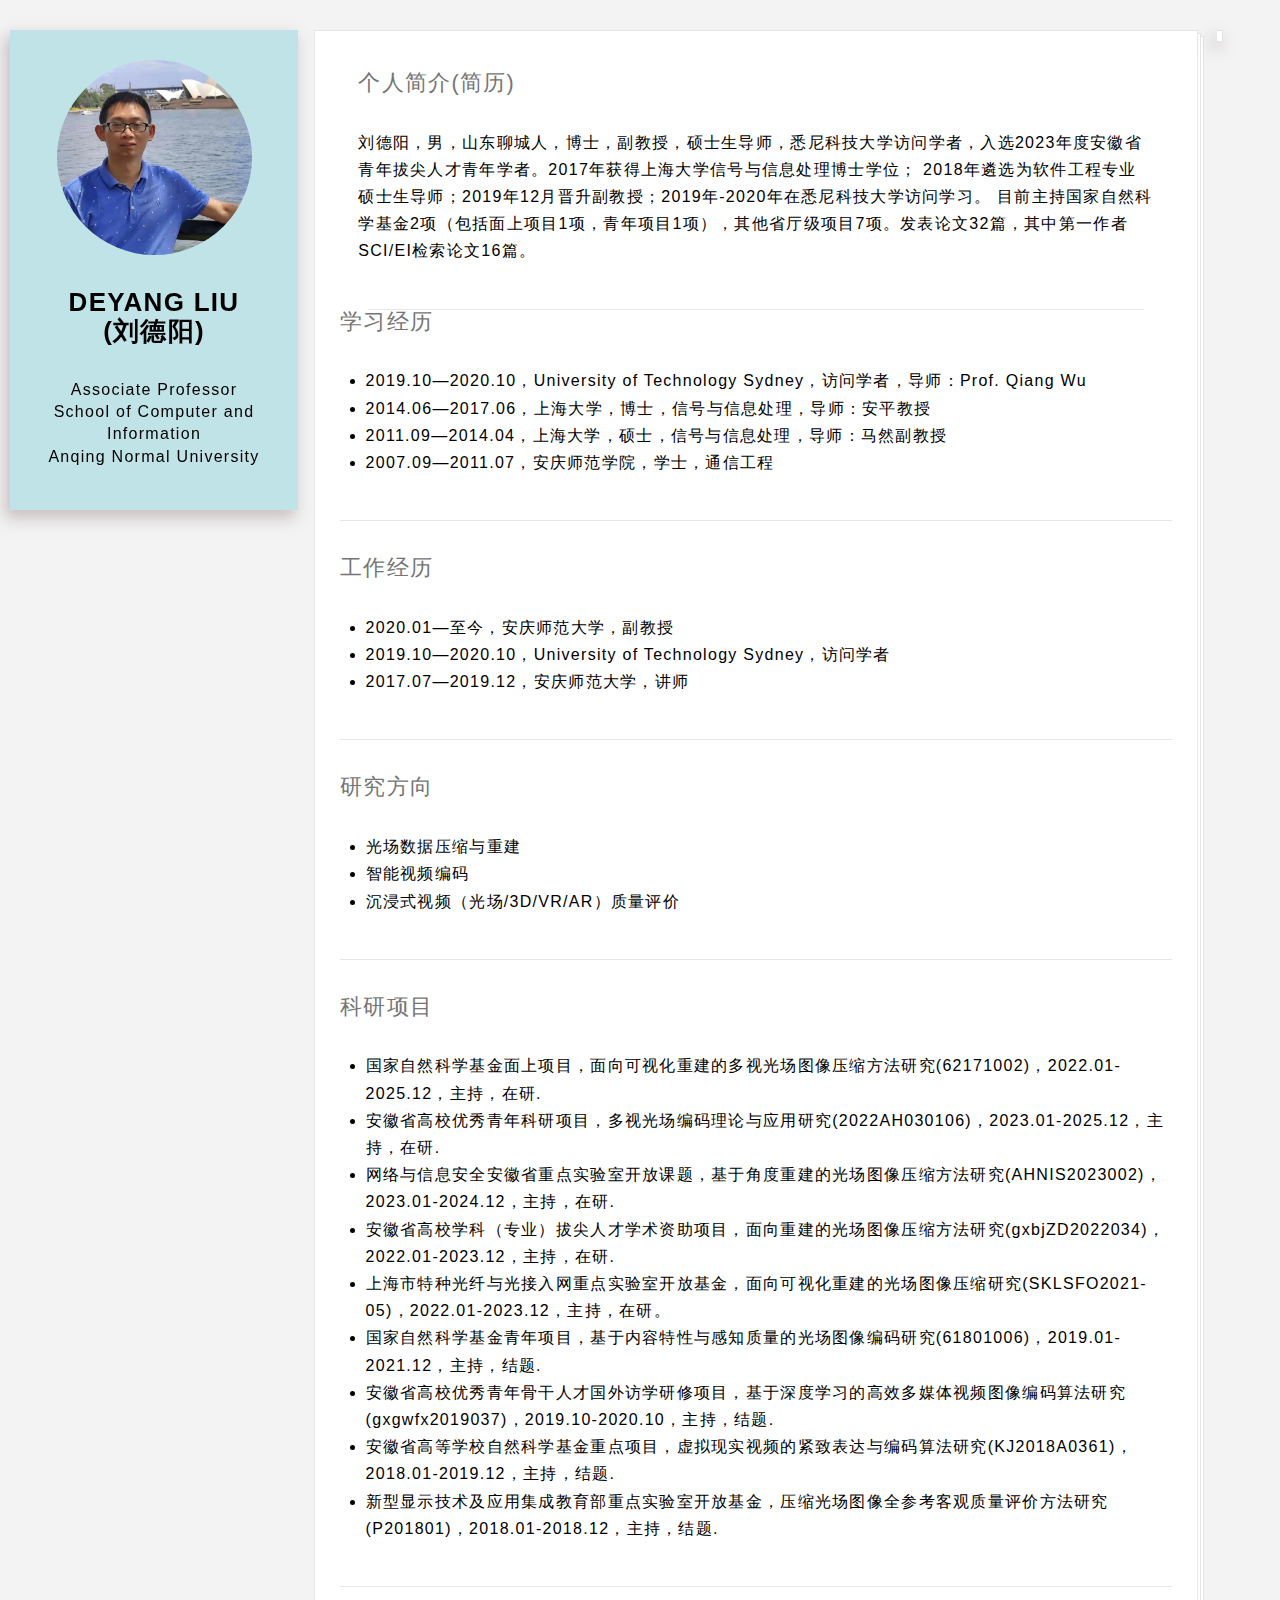
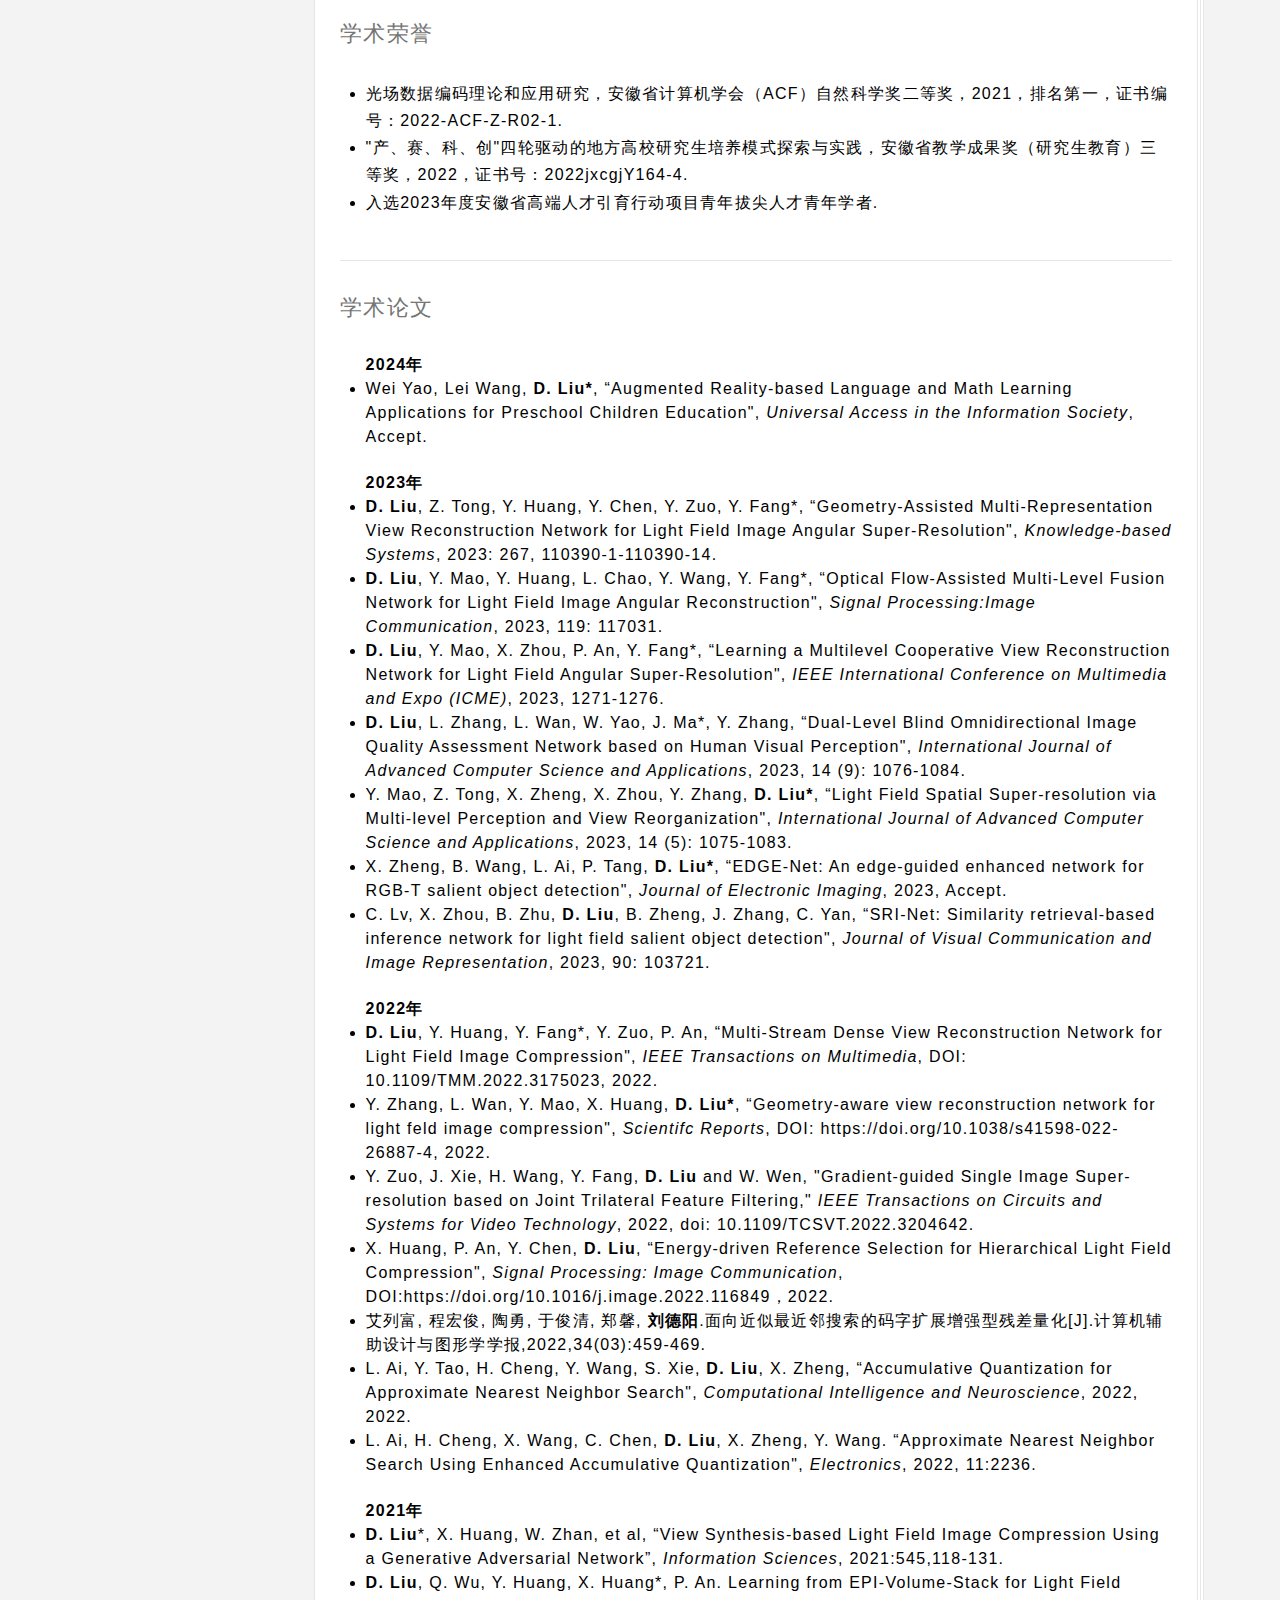
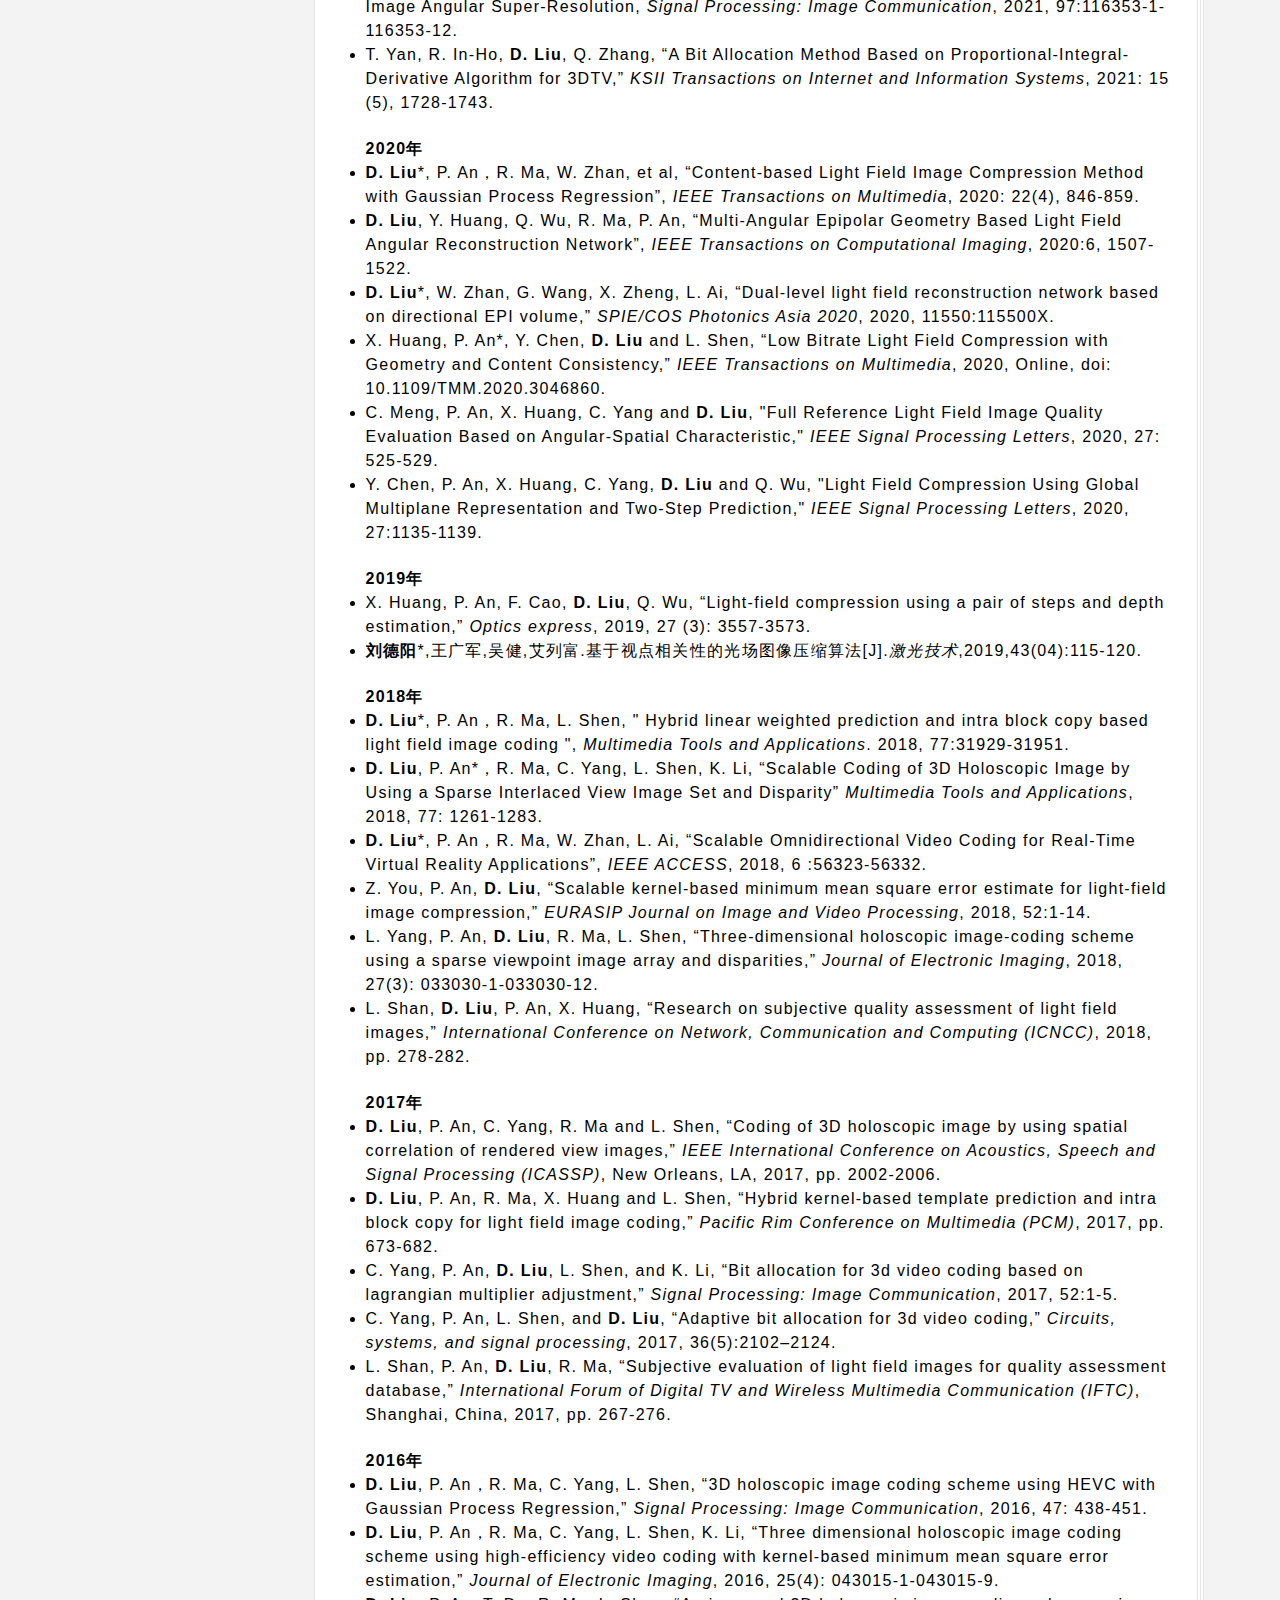
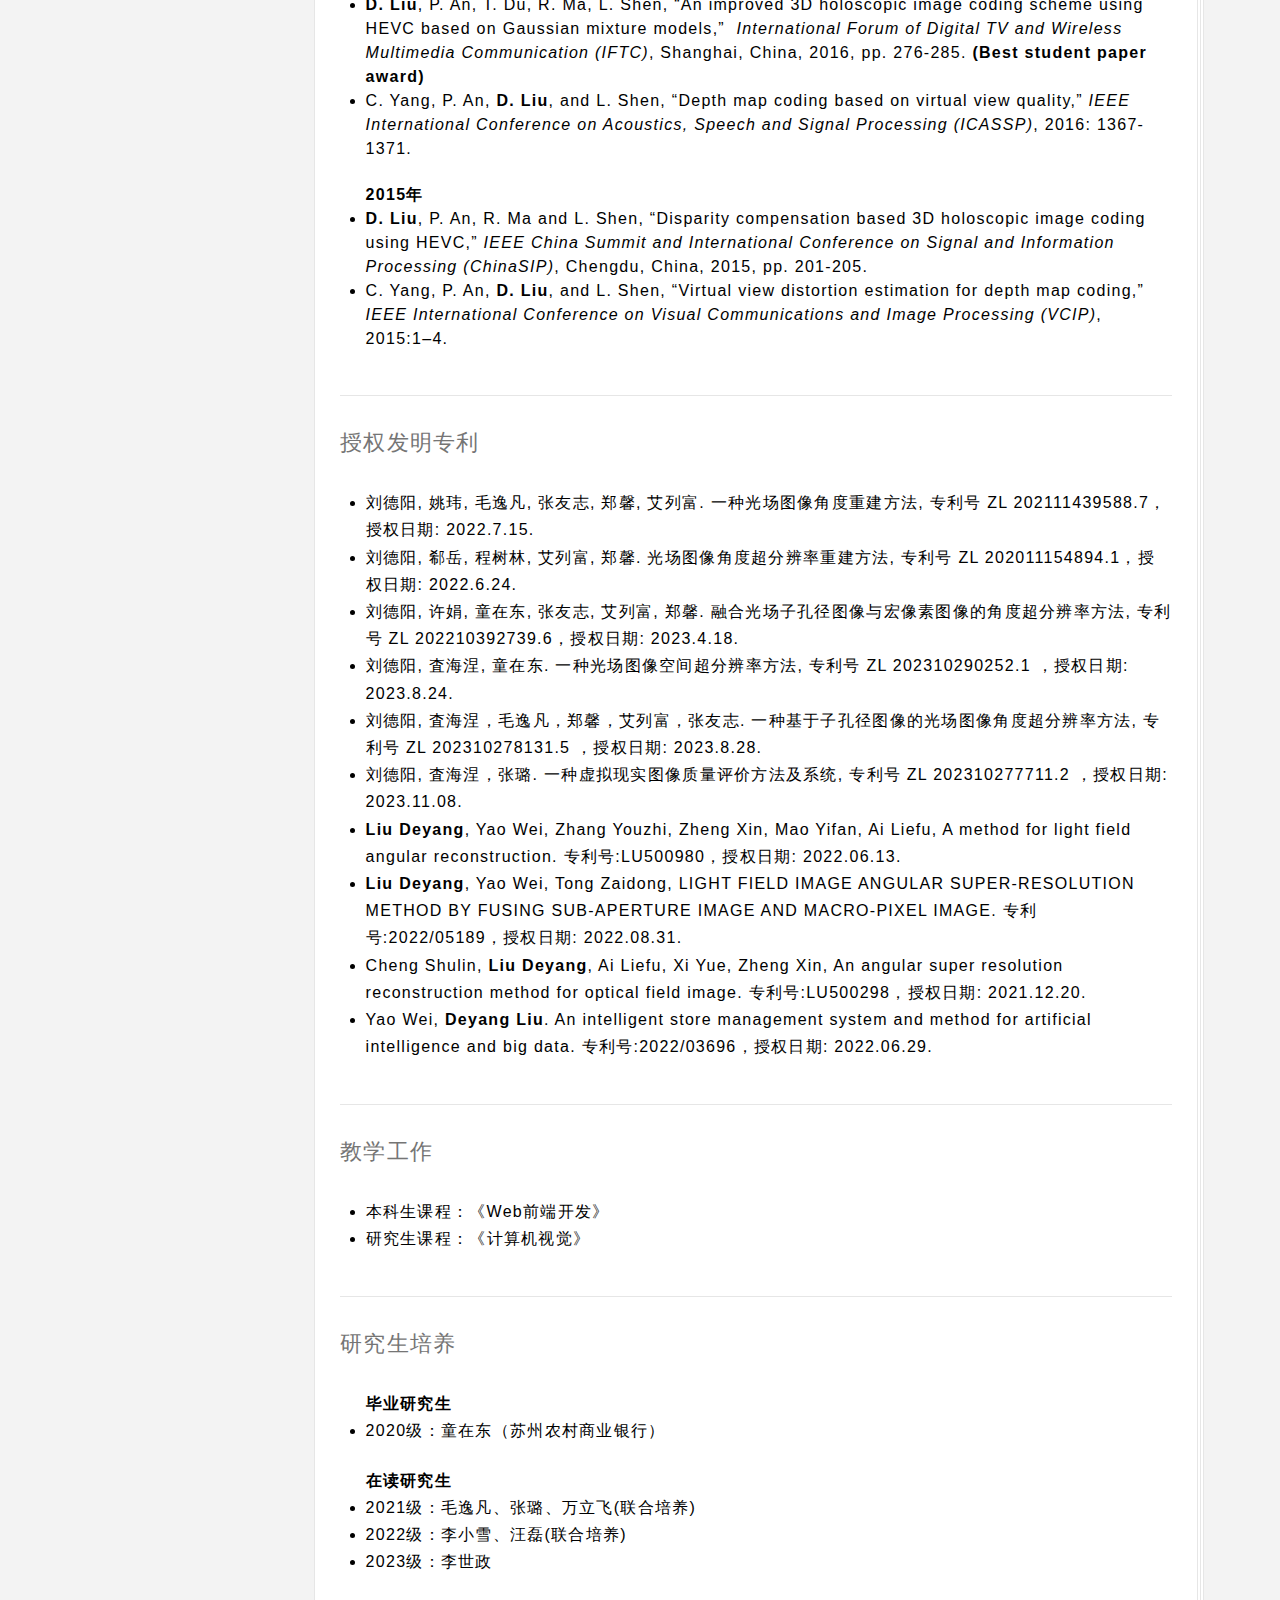
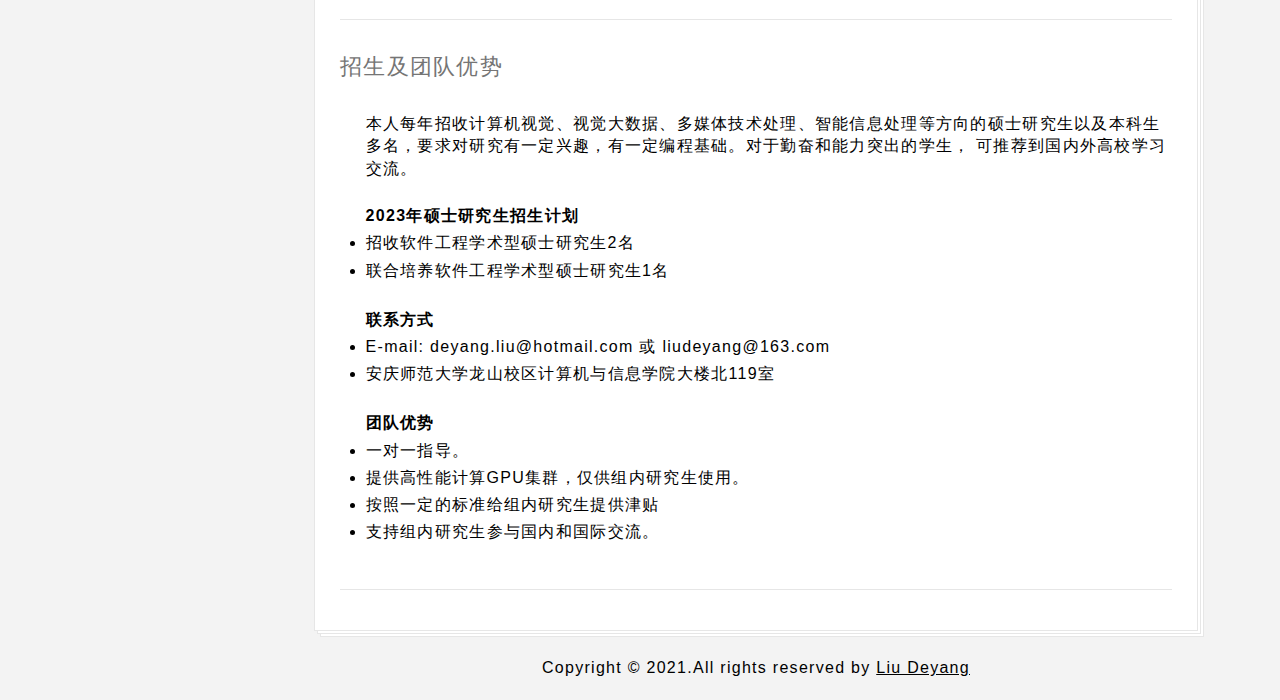
==== commit 1e3d2c94: "Update index.html" ====
--- a/index.html
+++ b/index.html
@@ -178,6 +178,9 @@
 	<ul style="line-height:1.7em">
        <li>光场数据编码理论和应用研究，安徽省计算机学会（ACF）自然科学奖二等奖，2021，排名第一，证书编号：2022-ACF-Z-R02-1.</li>
        <li>"产、赛、科、创"四轮驱动的地方高校研究生培养模式探索与实践，安徽省教学成果奖（研究生教育）三等奖，2022，证书号：2022jxcgjY164-4.</li>
+       <li>入选2023年度安徽省高端人才引育行动项目青年拔尖人才青年学者.</li>
+       
+	
 	</ul>
     
 </section><!-- .section -->
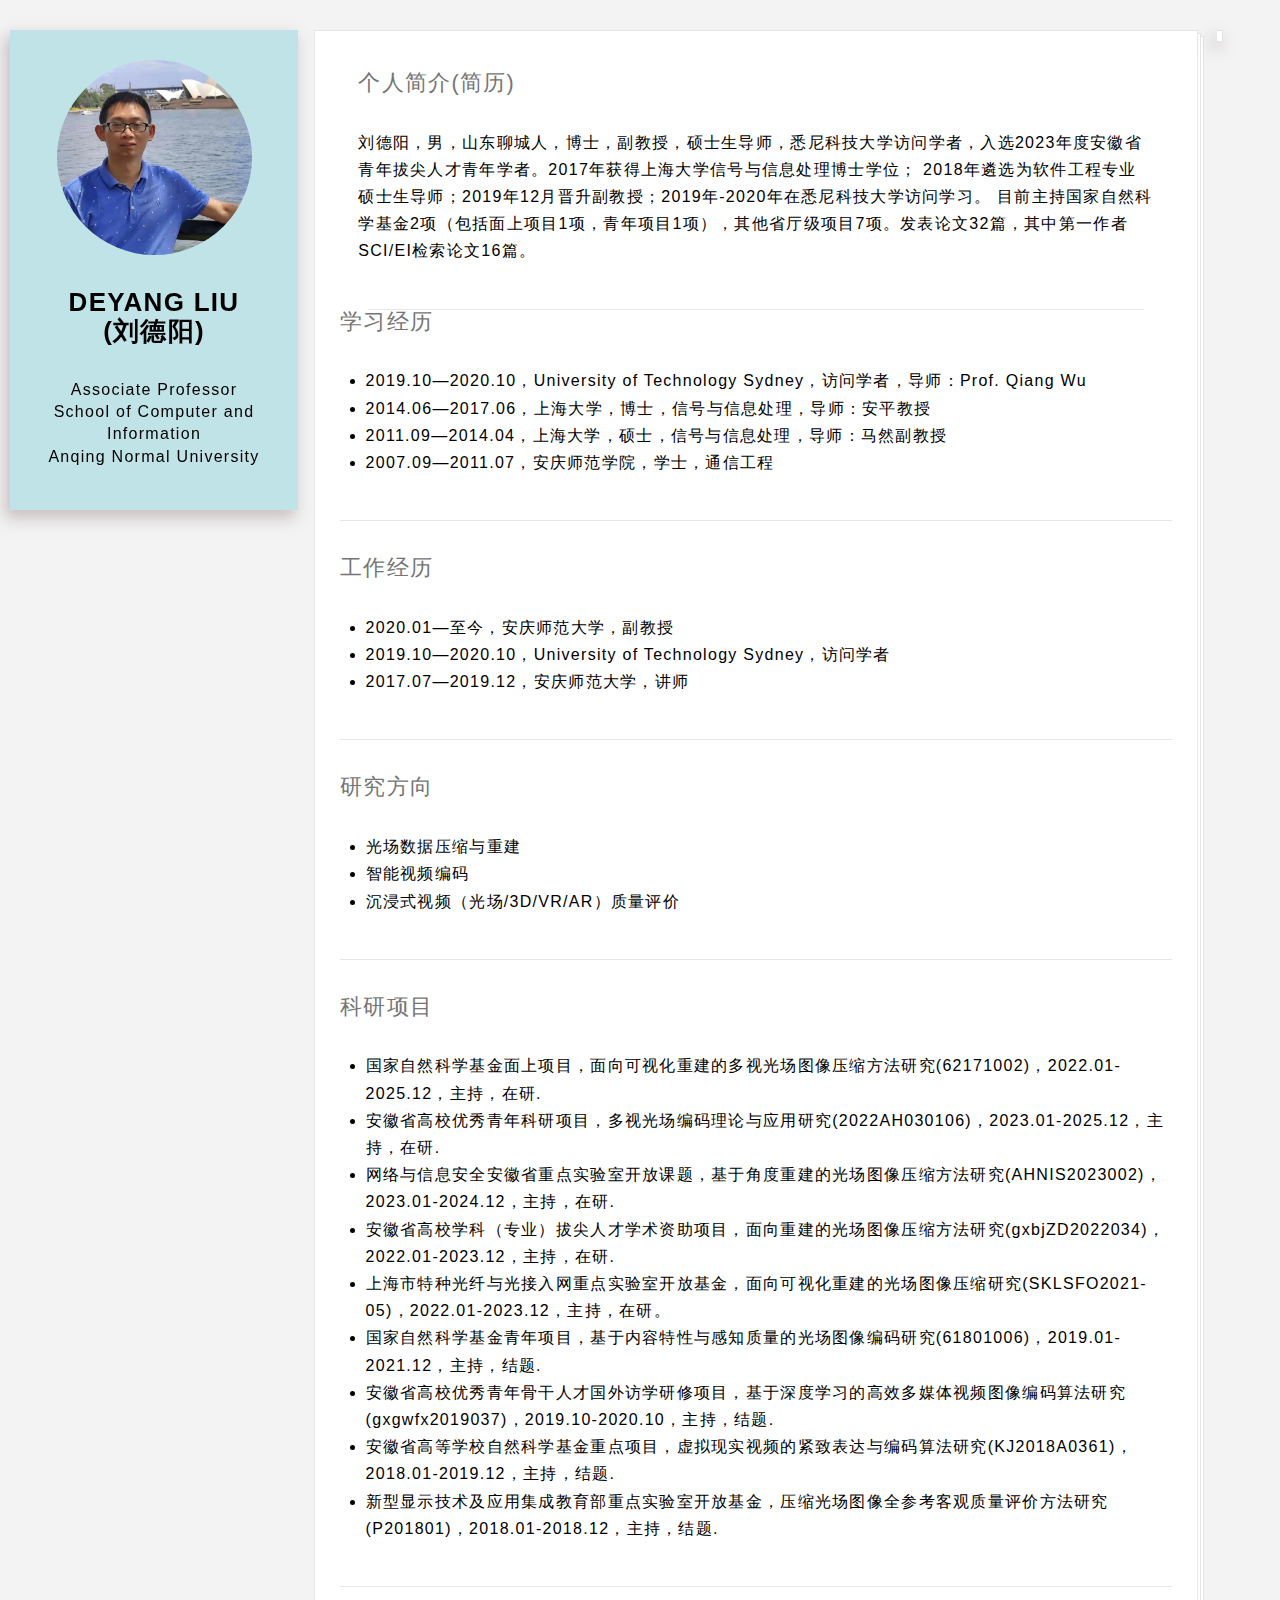
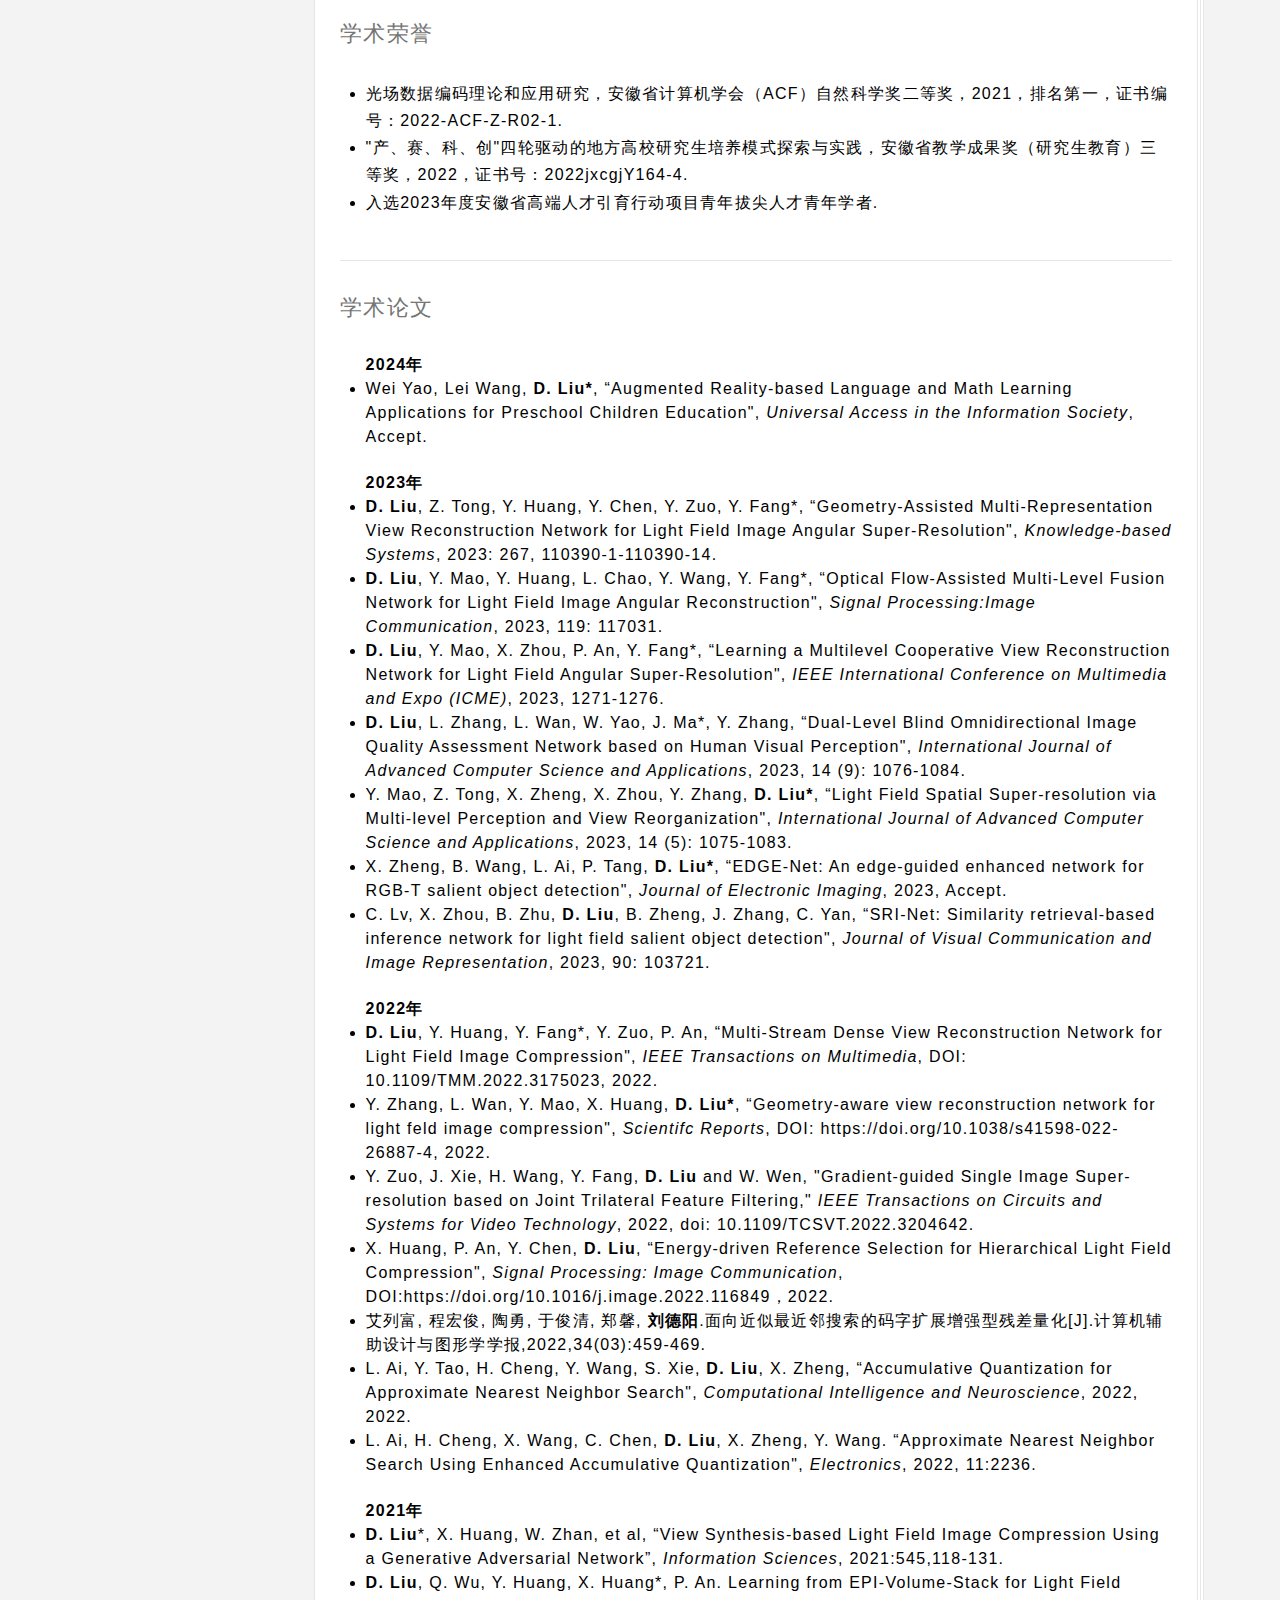
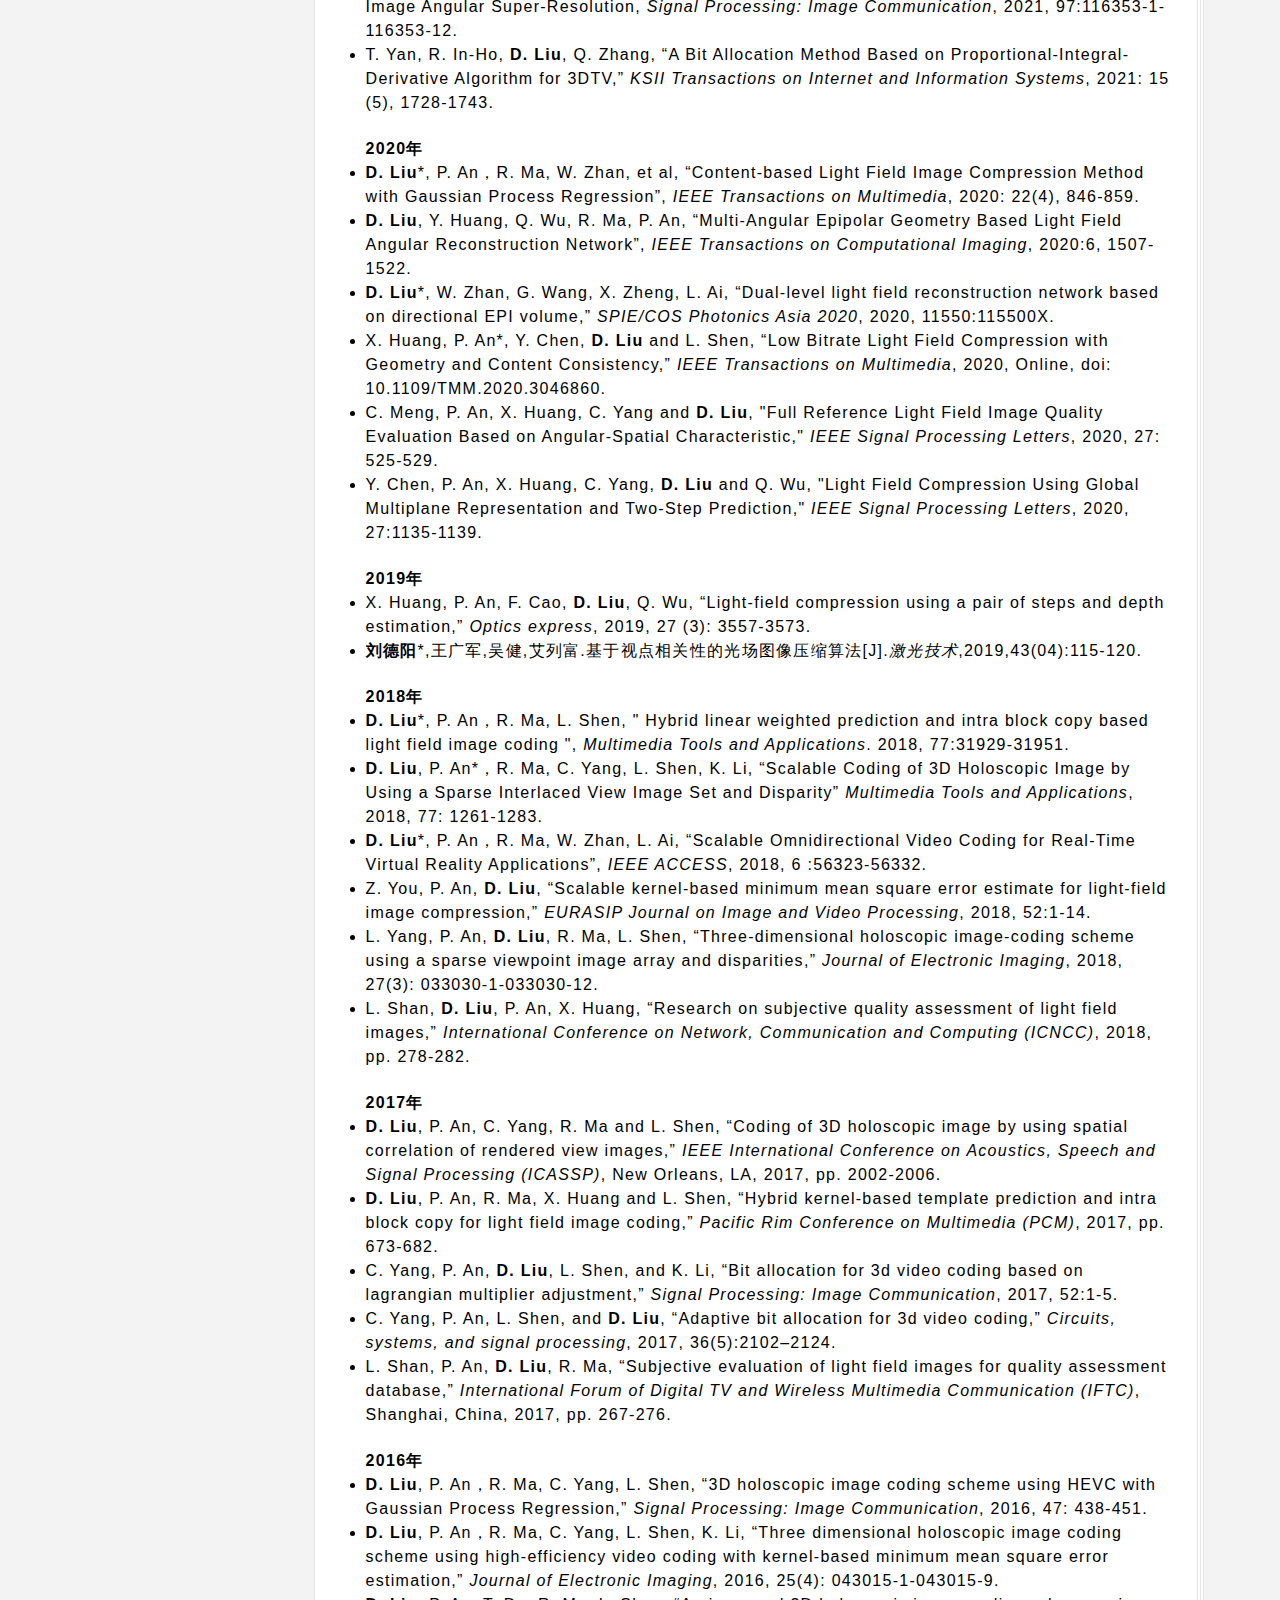
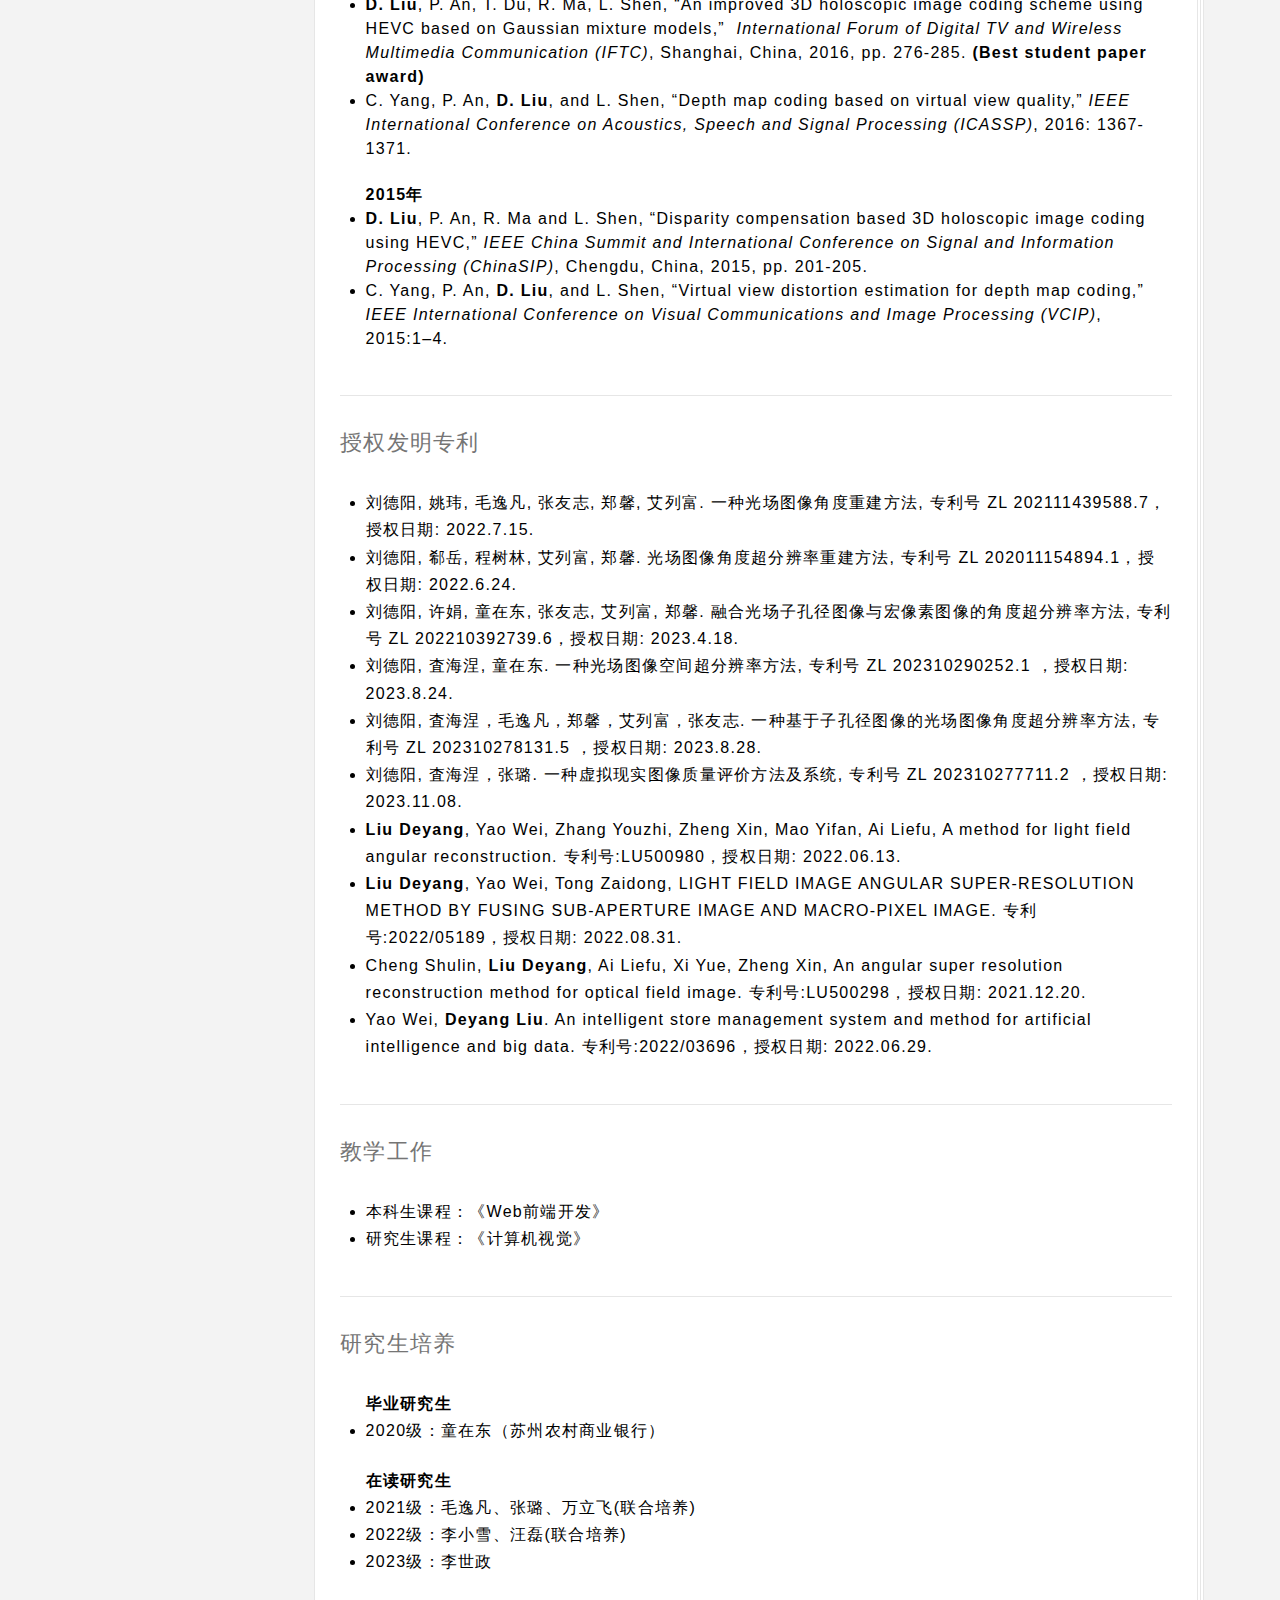
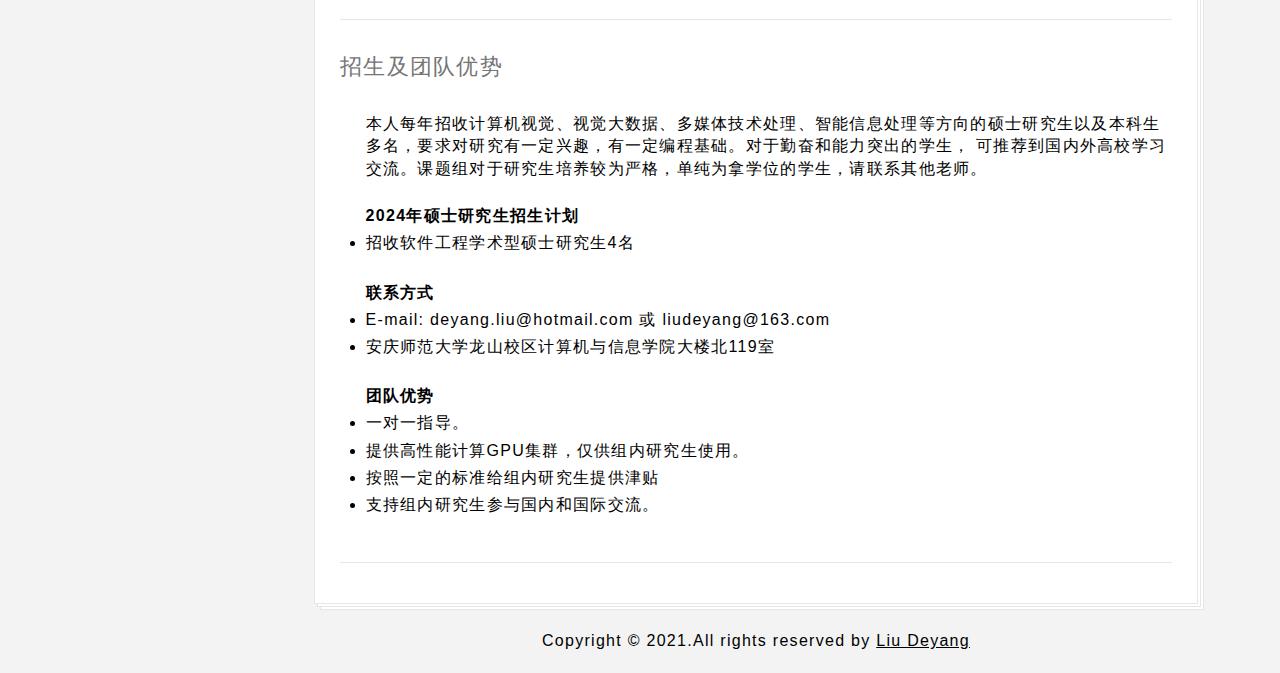
==== commit ce0e2252: "Update index.html" ====
--- a/index.html
+++ b/index.html
@@ -334,12 +334,11 @@
     <h2 class="title-thin text-muted">招生及团队优势</h2>
      
 	 <ul>本人每年招收计算机视觉、视觉大数据、多媒体技术处理、智能信息处理等方向的硕士研究生以及本科生多名，要求对研究有一定兴趣，有一定编程基础。对于勤奋和能力突出的学生，
-		 可推荐到国内外高校学习交流。</ul>
-
-	 <ul style="line-height:1.7em"><strong>2023年硕士研究生招生计划</strong>
-     
-	 <li> 招收软件工程学术型硕士研究生2名</li>
-         <li> 联合培养软件工程学术型硕士研究生1名</li>
+		 可推荐到国内外高校学习交流。课题组对于研究生培养较为严格，单纯为拿学位的学生，请联系其他老师。</ul>
+
+	 <ul style="line-height:1.7em"><strong>2024年硕士研究生招生计划</strong>
+     
+	 <li> 招收软件工程学术型硕士研究生4名</li>
     
      </ul>
      <ul style="line-height:1.7em"><strong>联系方式</strong>
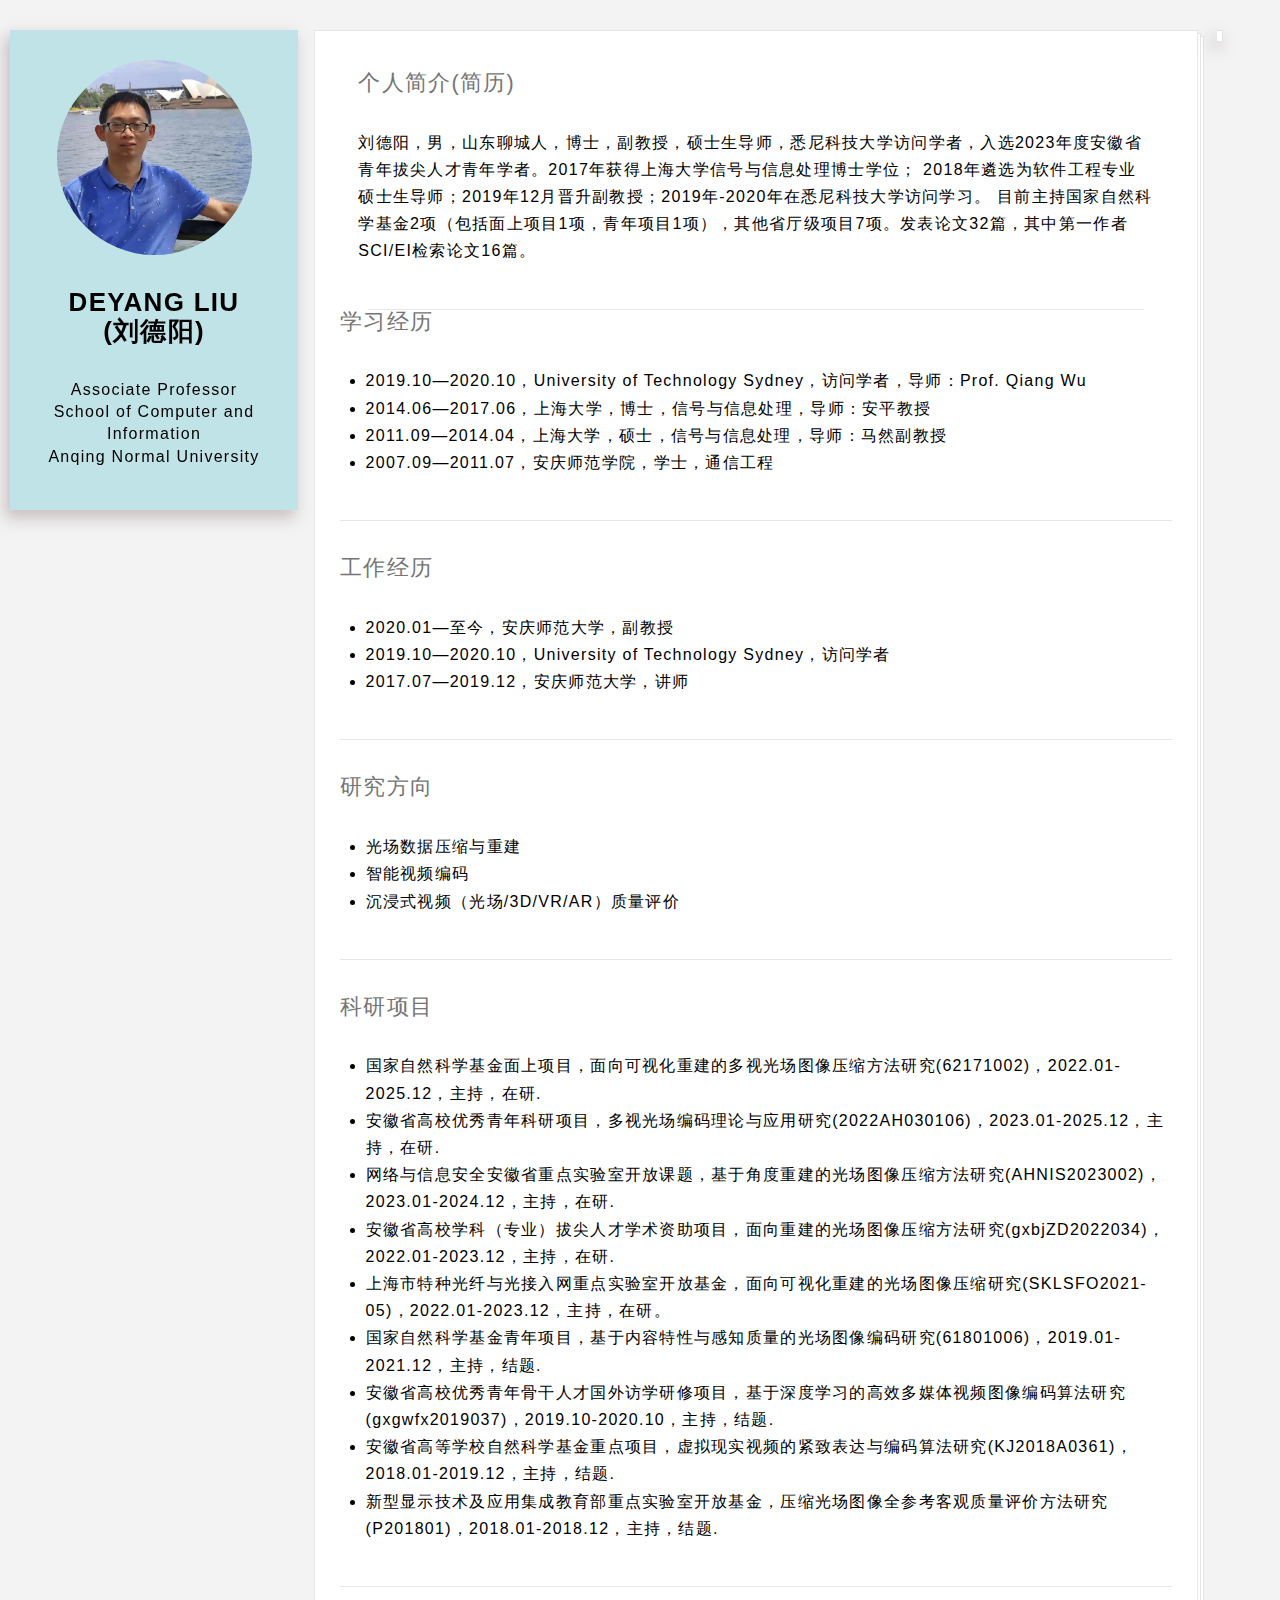
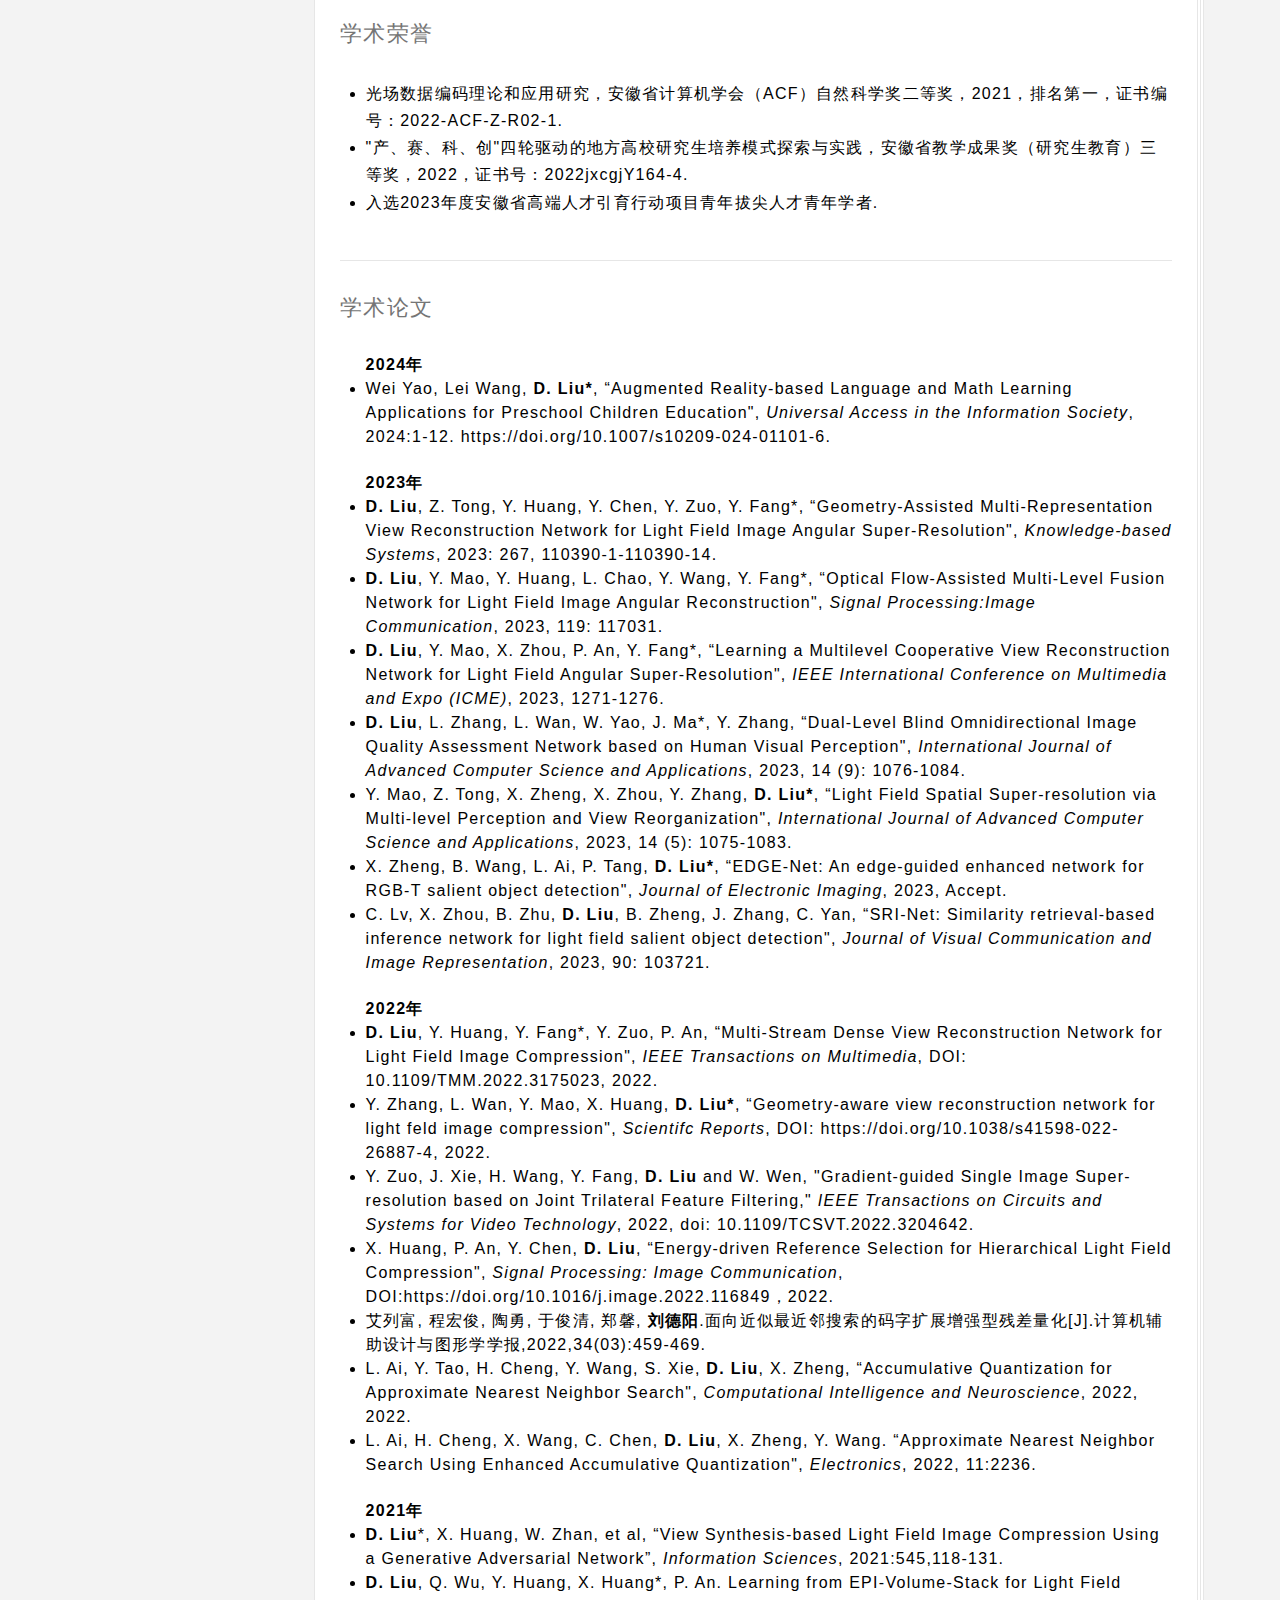
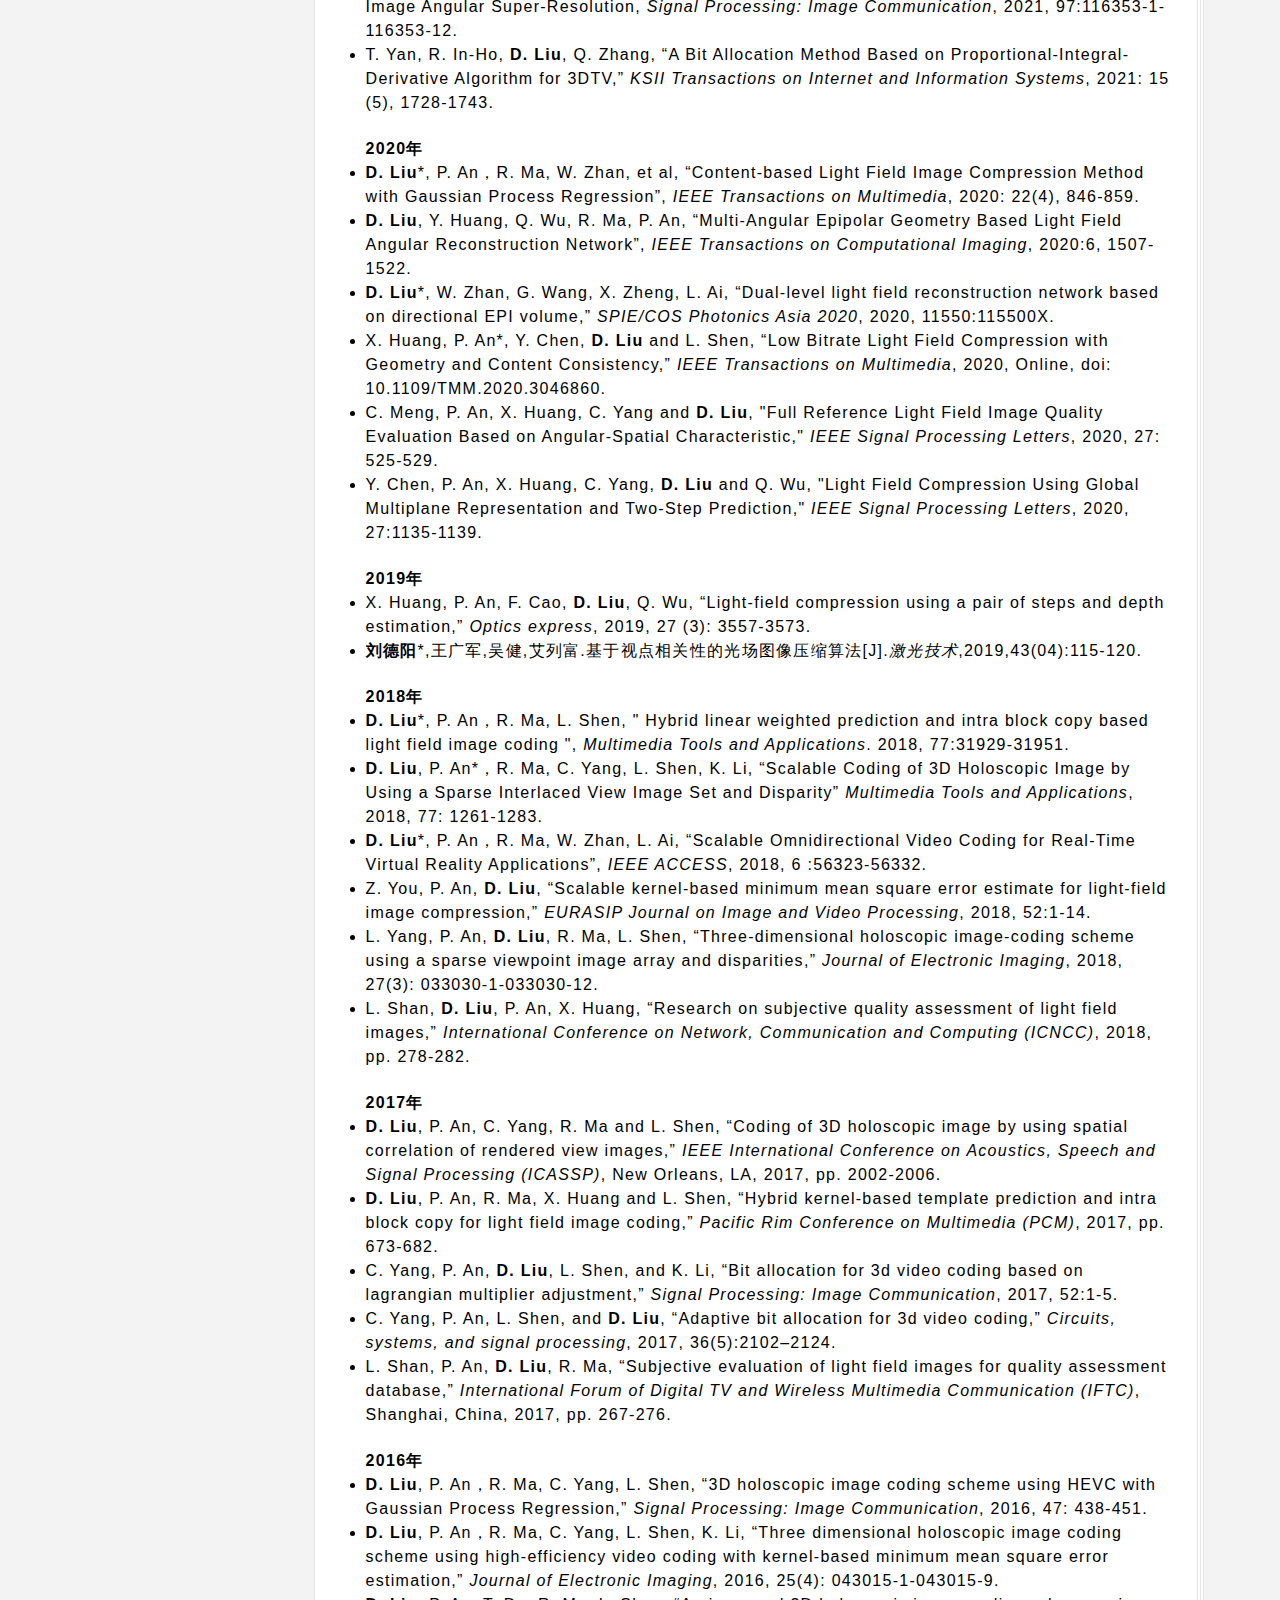
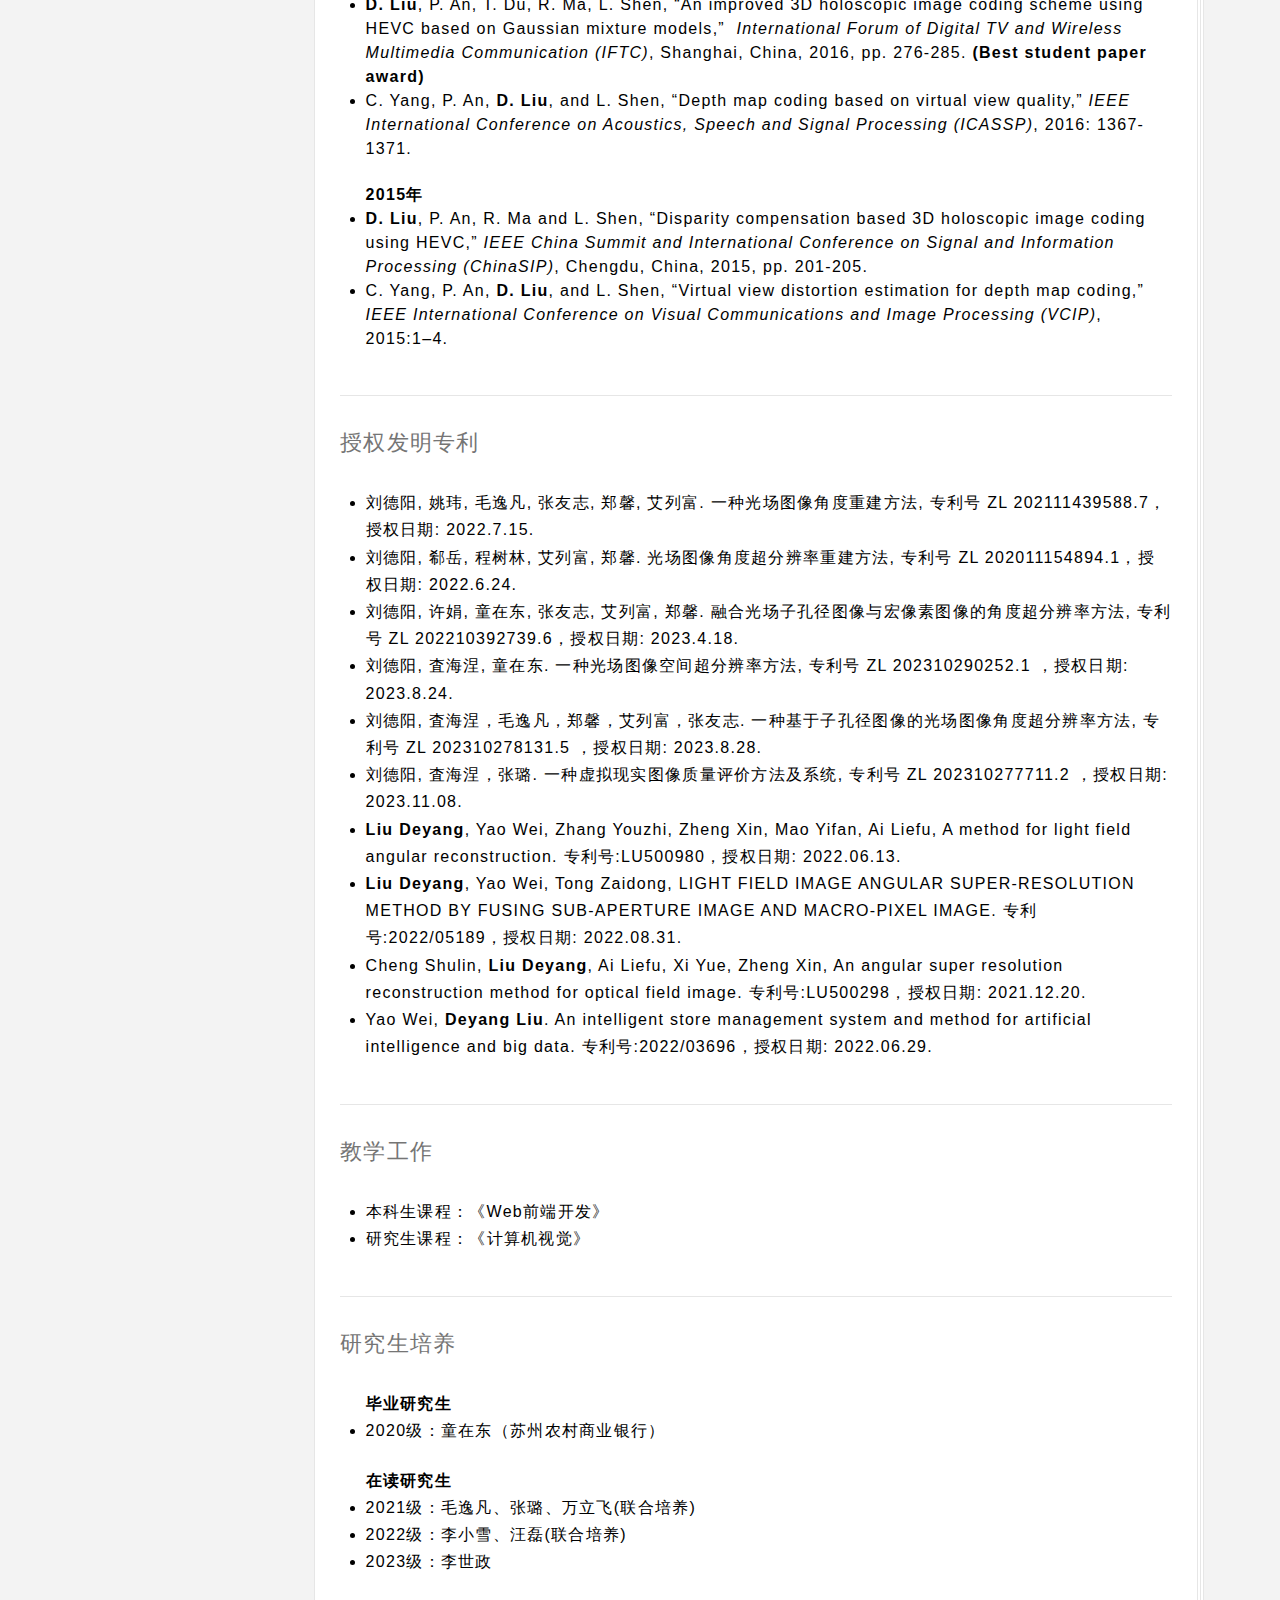
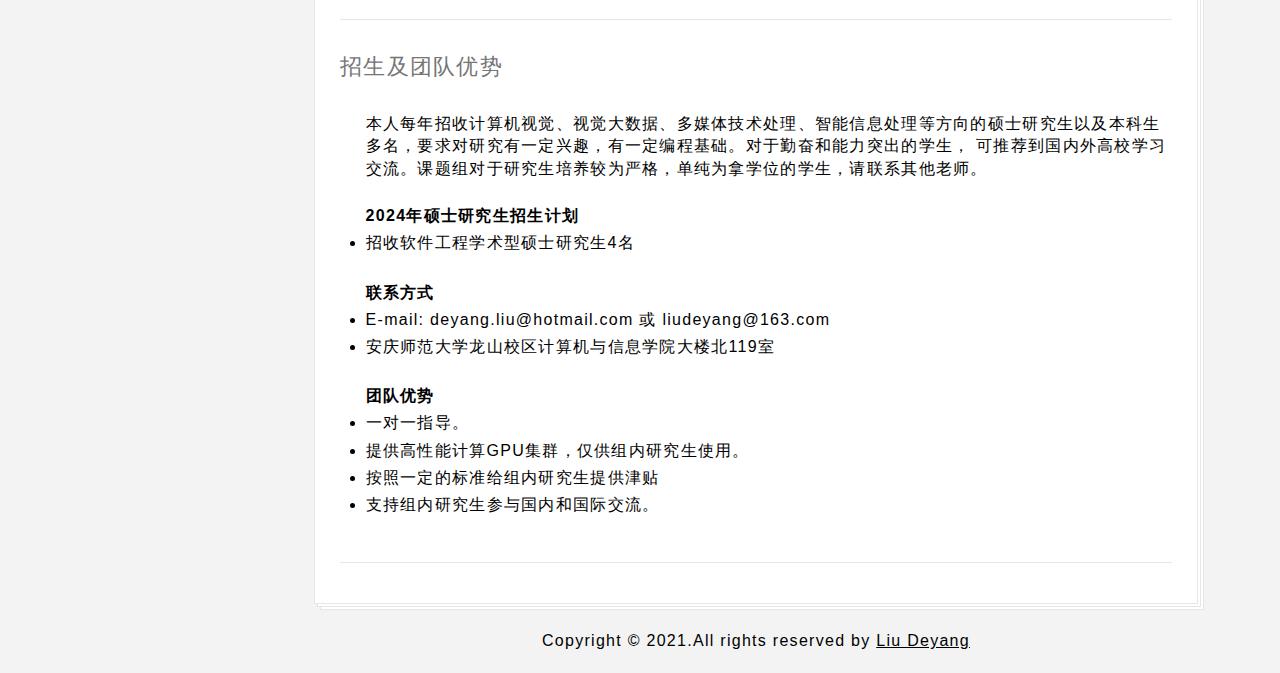
==== commit 82bf5c66: "Update index.html" ====
--- a/index.html
+++ b/index.html
@@ -190,7 +190,7 @@
     <h2 class="title-thin text-muted">学术论文</h2>
 
 	 <ul style="line-height:1.5em"> <strong>2024年</strong><br/>
-         <li>Wei Yao, Lei Wang, <strong>D. Liu*</strong>,  “Augmented Reality-based Language and Math Learning Applications for Preschool Children Education", <i>Universal Access in the Information Society</i>, Accept. </li>
+         <li>Wei Yao, Lei Wang, <strong>D. Liu*</strong>,  “Augmented Reality-based Language and Math Learning Applications for Preschool Children Education", <i>Universal Access in the Information Society</i>, 2024:1-12. https://doi.org/10.1007/s10209-024-01101-6. </li>
           
 
 	 </ul>
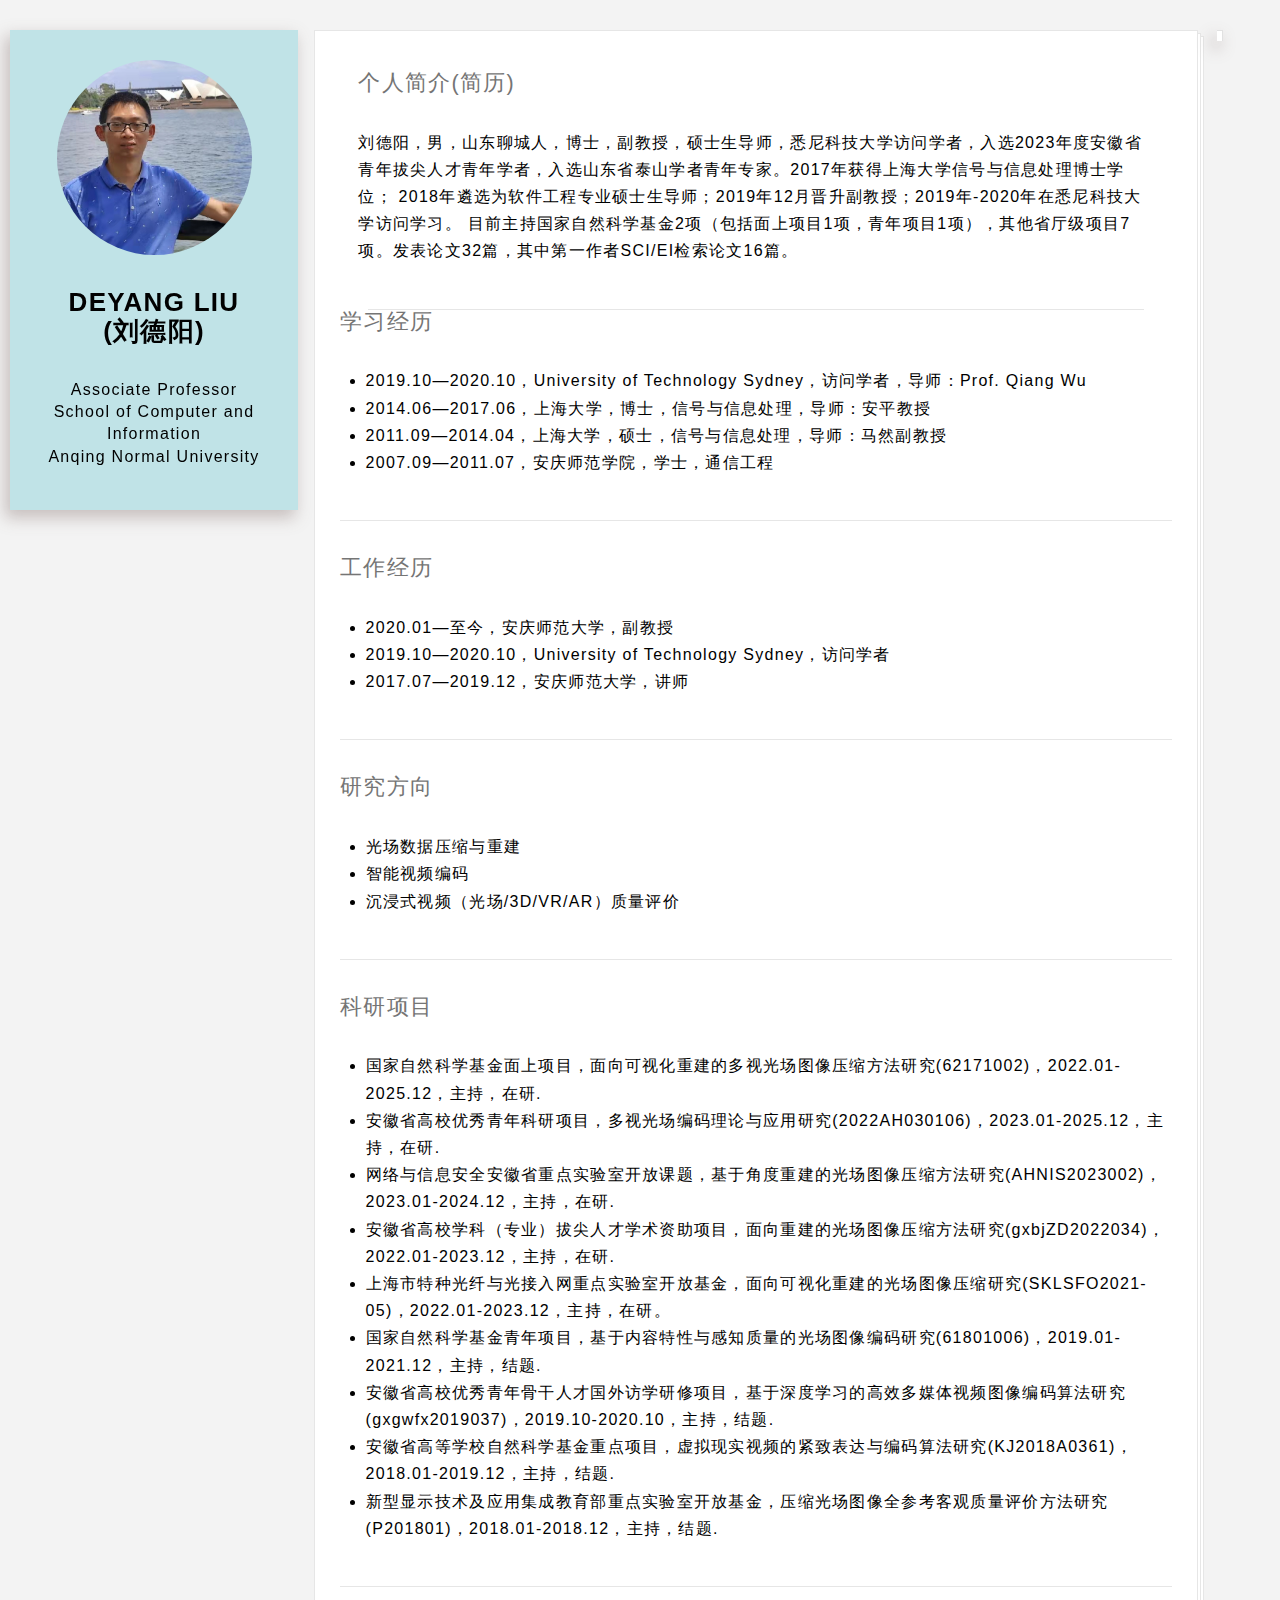
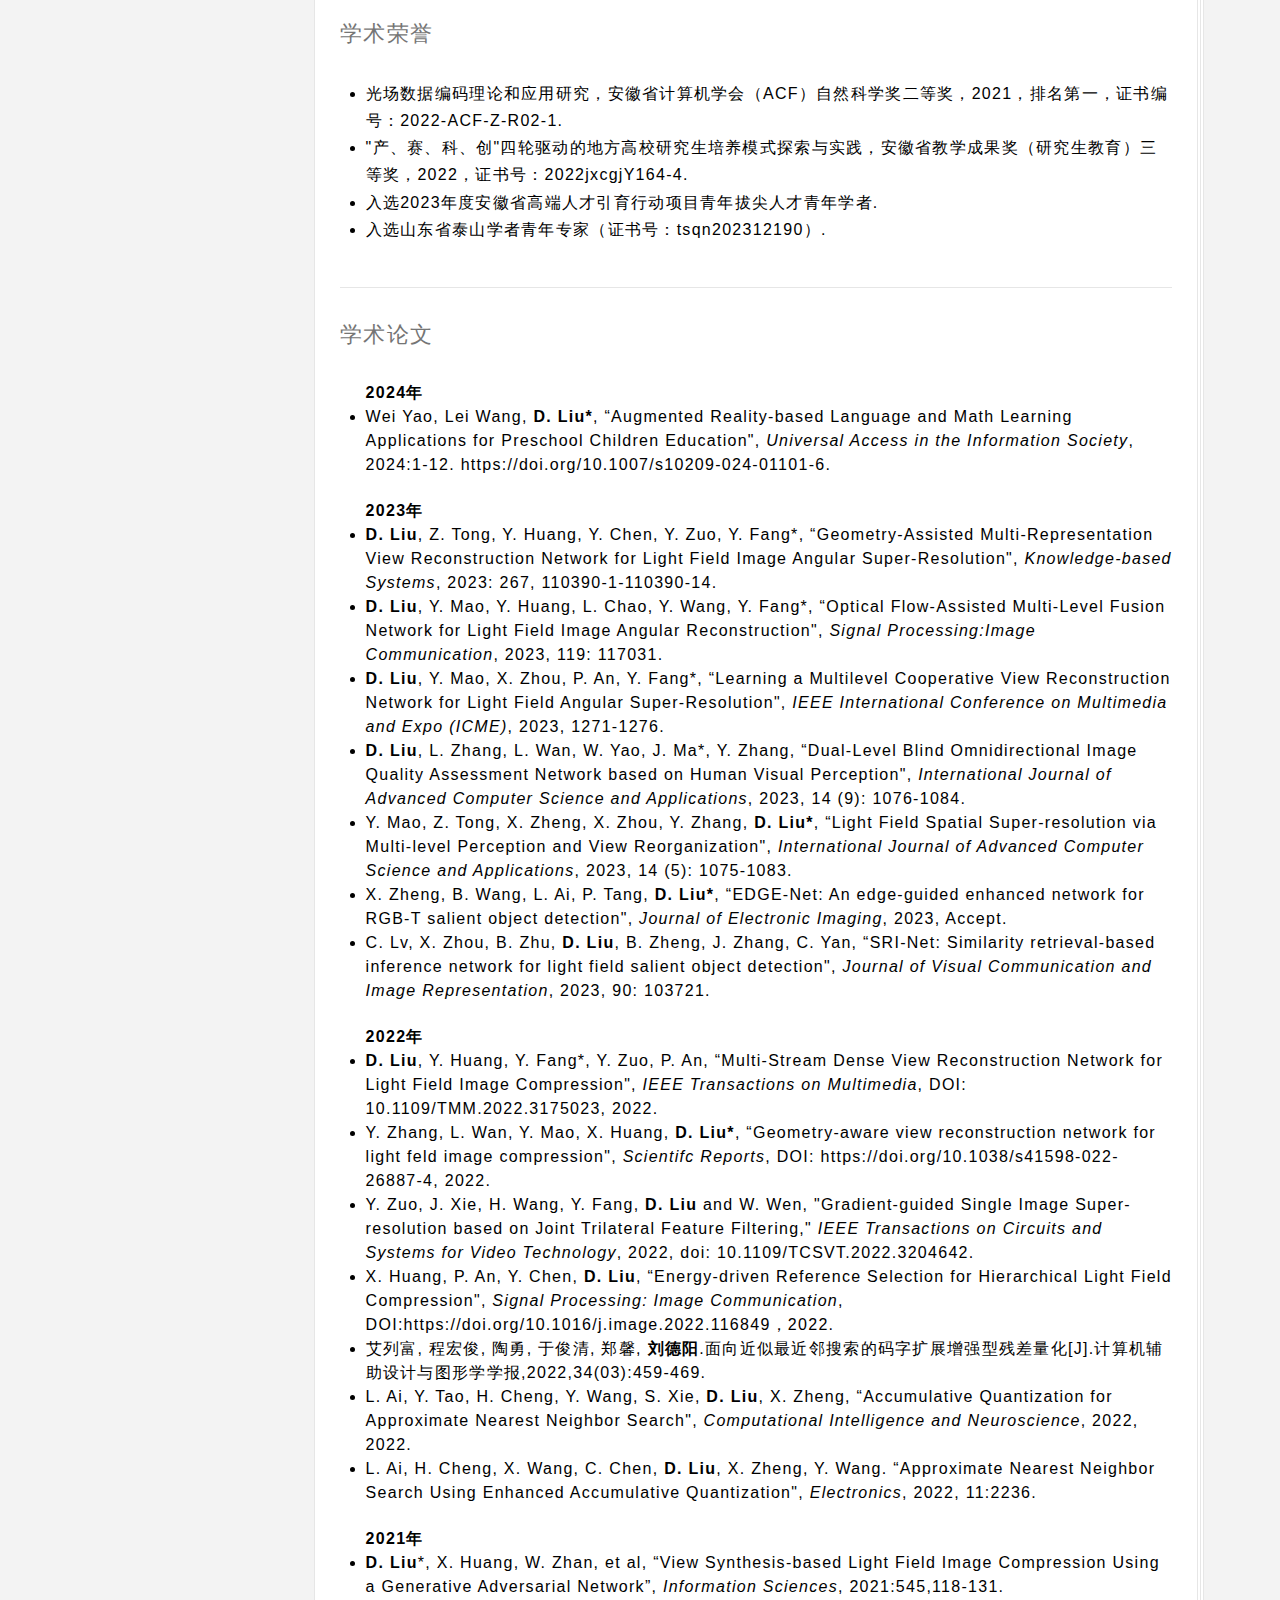
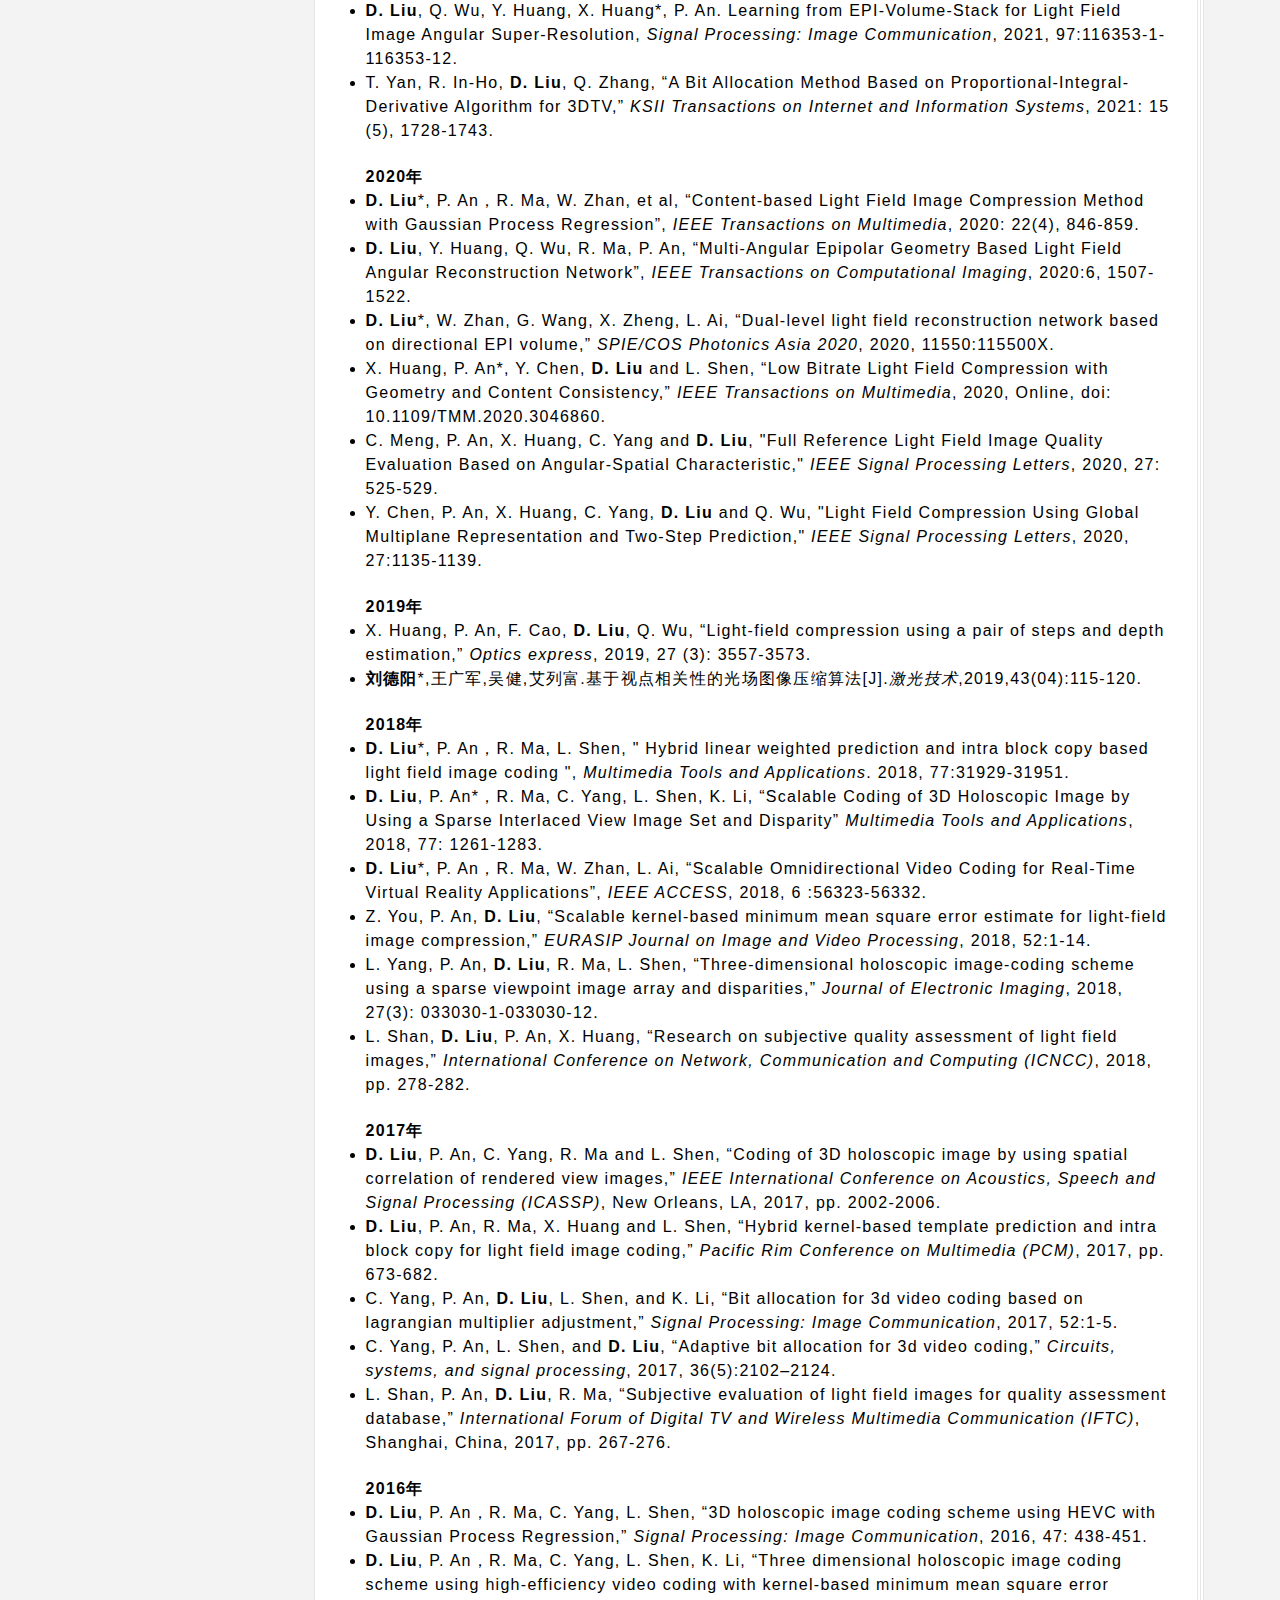
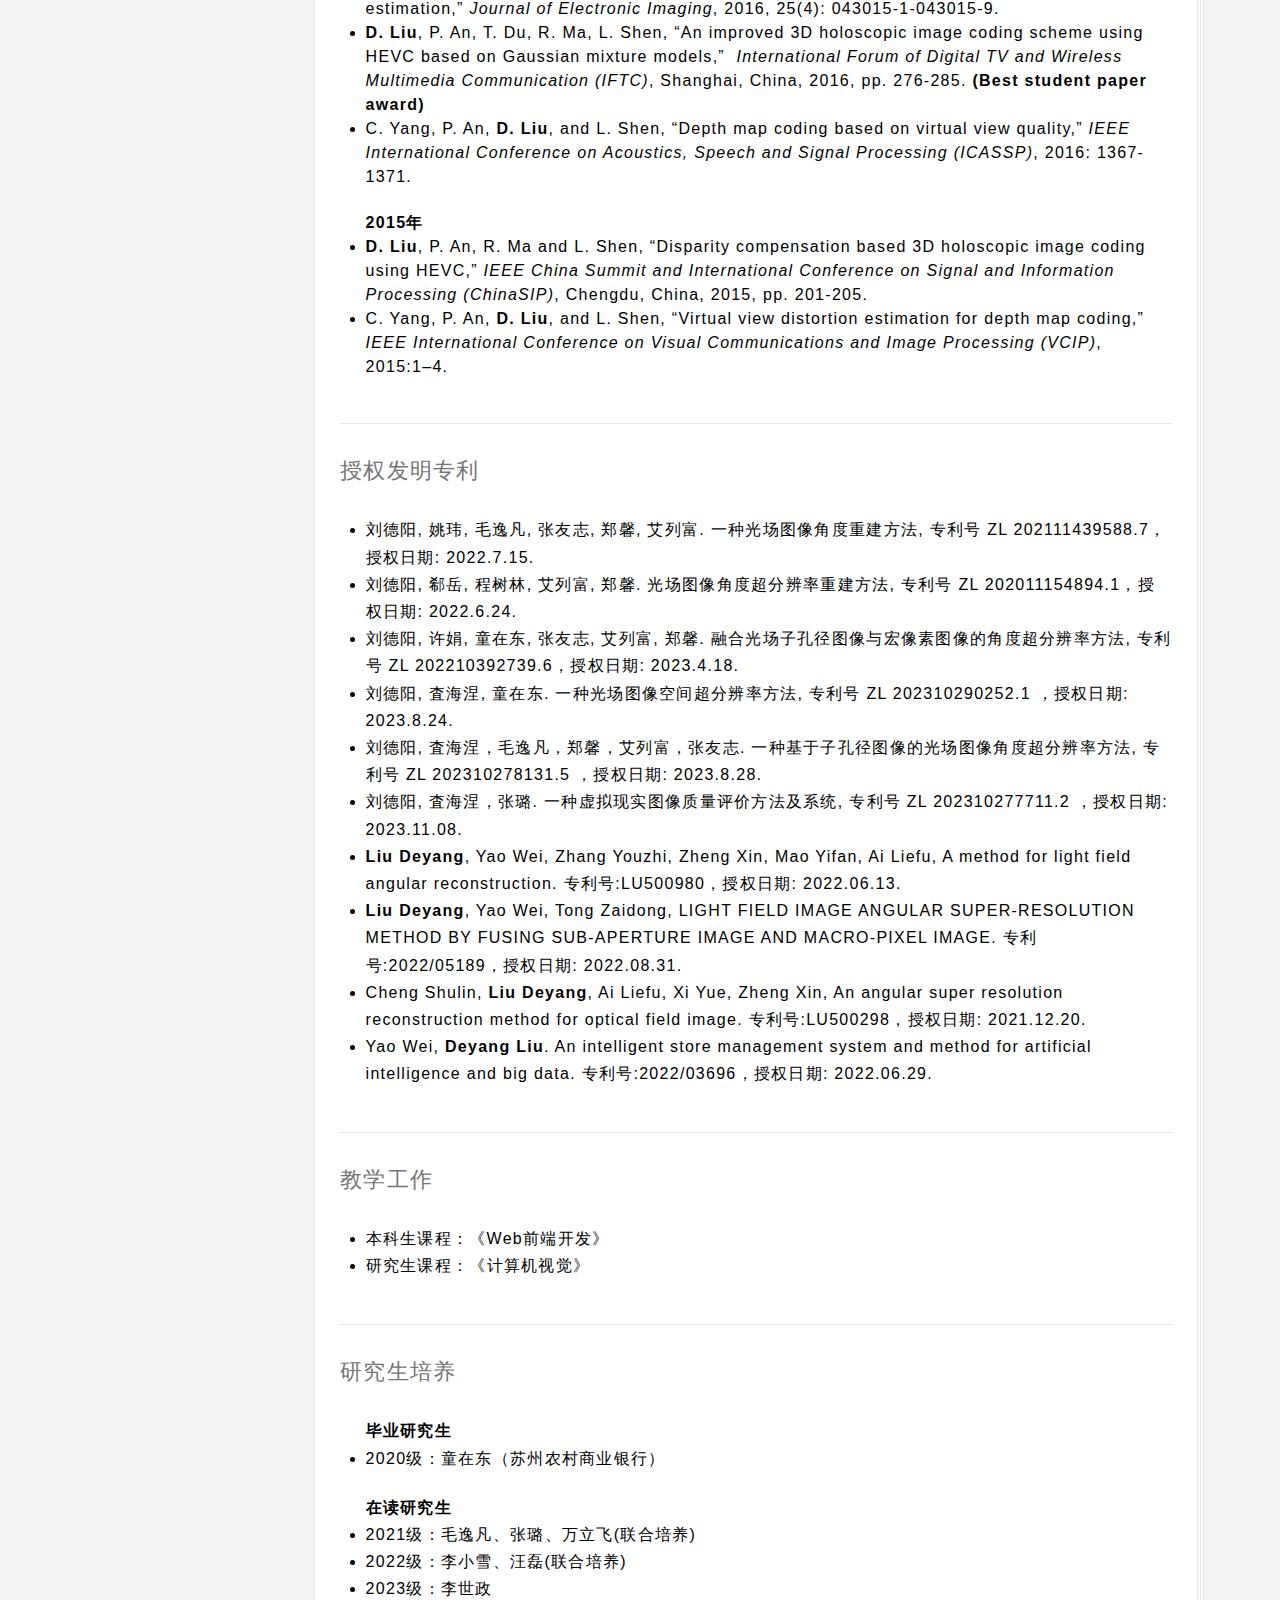
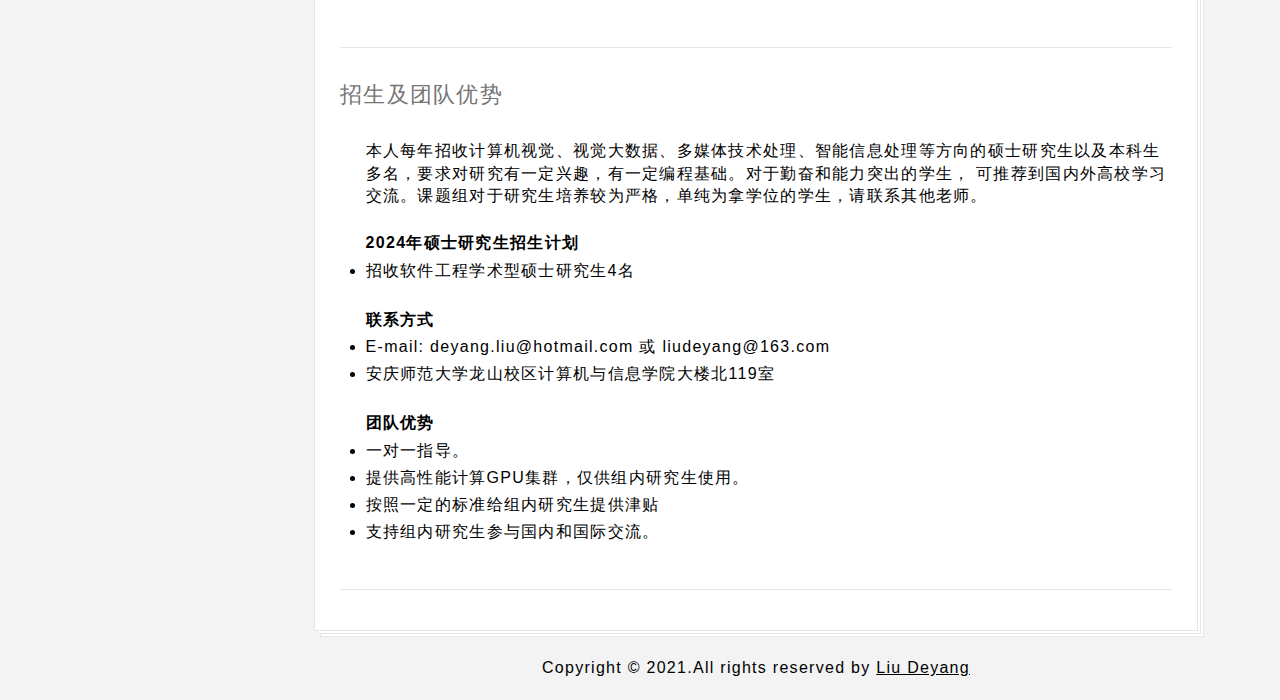
==== commit b9cc0da9: "Update index.html" ====
--- a/index.html
+++ b/index.html
@@ -109,7 +109,7 @@
     <div class="row">
        
             <h2 class="title-thin text-muted">个人简介(简历)</h2>
-              <p style="line-height:1.7em">刘德阳，男，山东聊城人，博士，副教授，硕士生导师，悉尼科技大学访问学者，入选2023年度安徽省青年拔尖人才青年学者。2017年获得上海大学信号与信息处理博士学位；
+              <p style="line-height:1.7em">刘德阳，男，山东聊城人，博士，副教授，硕士生导师，悉尼科技大学访问学者，入选2023年度安徽省青年拔尖人才青年学者，入选山东省泰山学者青年专家。2017年获得上海大学信号与信息处理博士学位；
 		      2018年遴选为软件工程专业硕士生导师；2019年12月晋升副教授；2019年-2020年在悉尼科技大学访问学习。 目前主持国家自然科学基金2项（包括面上项目1项，青年项目1项），其他省厅级项目7项。发表论文32篇，其中第一作者SCI/EI检索论文16篇。</p>
 
         </div><!-- .col-sm-6 -->
@@ -179,6 +179,7 @@
        <li>光场数据编码理论和应用研究，安徽省计算机学会（ACF）自然科学奖二等奖，2021，排名第一，证书编号：2022-ACF-Z-R02-1.</li>
        <li>"产、赛、科、创"四轮驱动的地方高校研究生培养模式探索与实践，安徽省教学成果奖（研究生教育）三等奖，2022，证书号：2022jxcgjY164-4.</li>
        <li>入选2023年度安徽省高端人才引育行动项目青年拔尖人才青年学者.</li>
+       <li>入选山东省泰山学者青年专家（证书号：tsqn202312190）.</li>
        
 	
 	</ul>
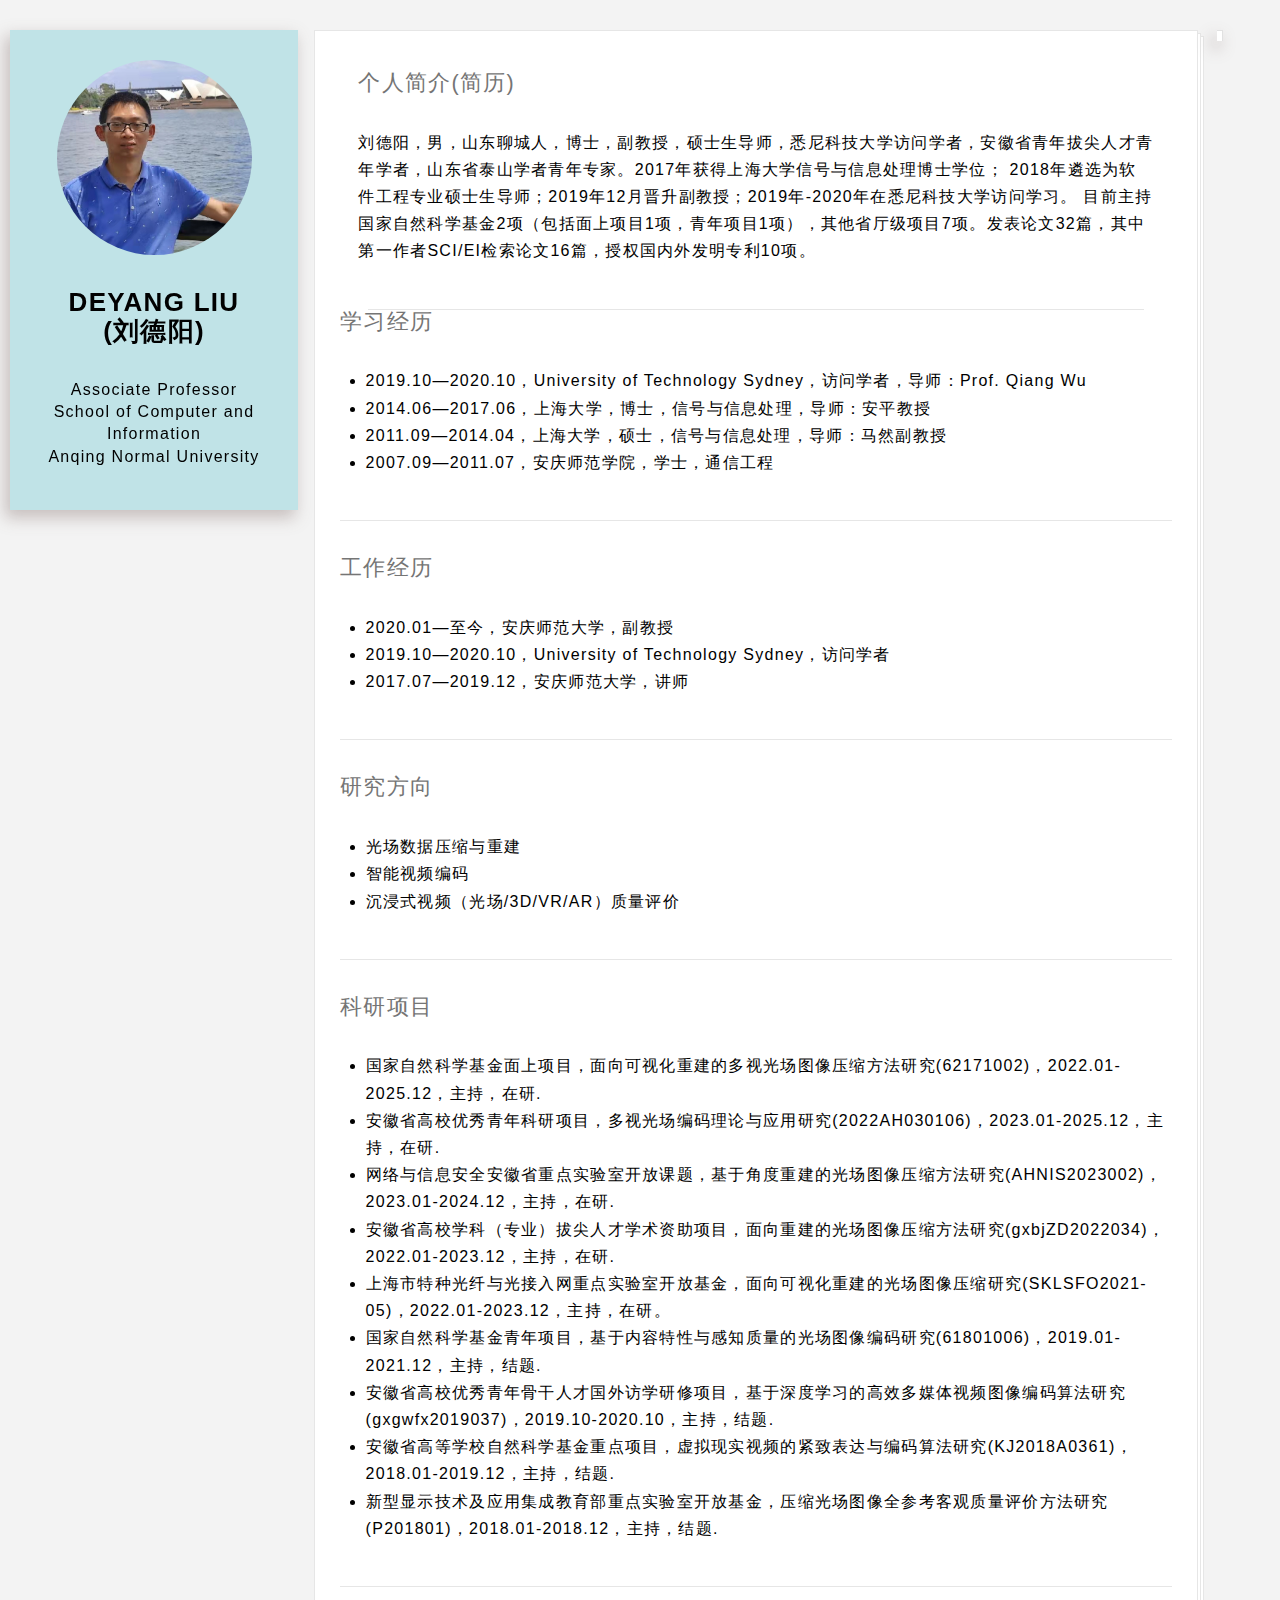
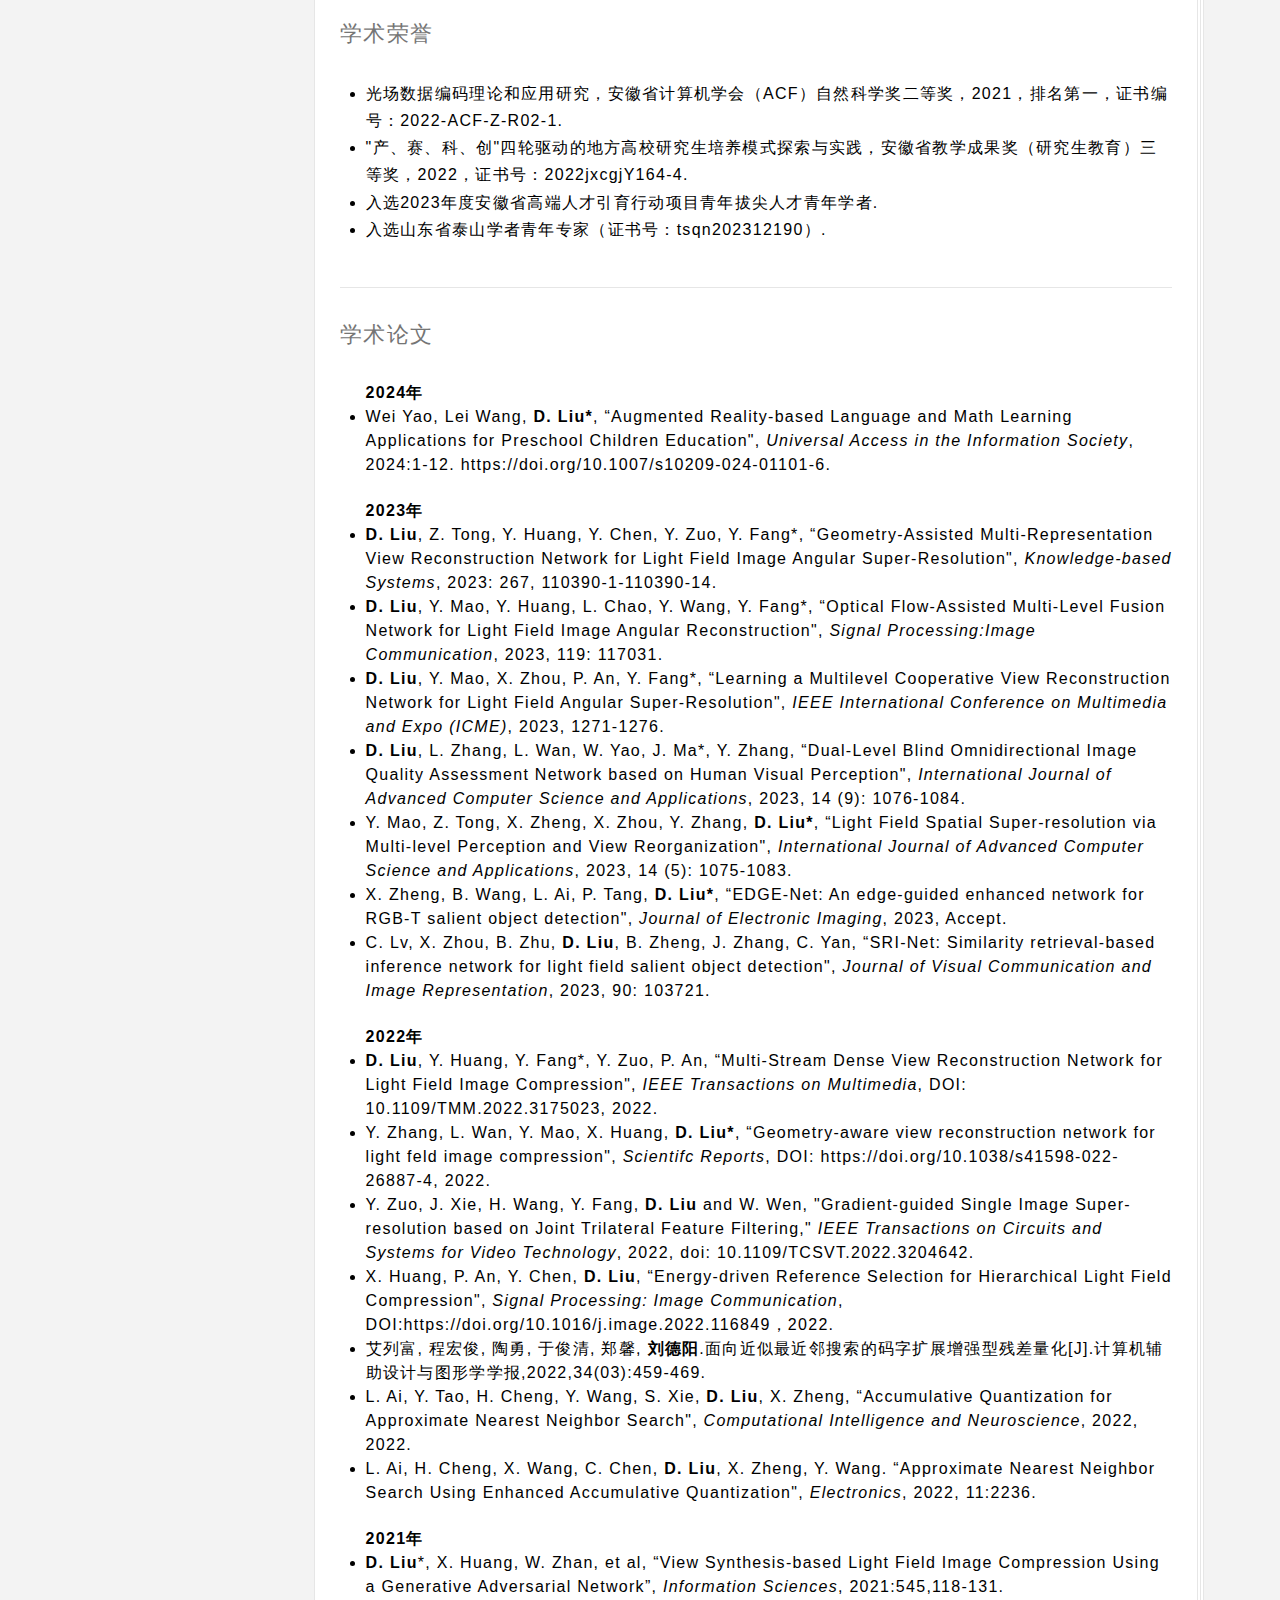
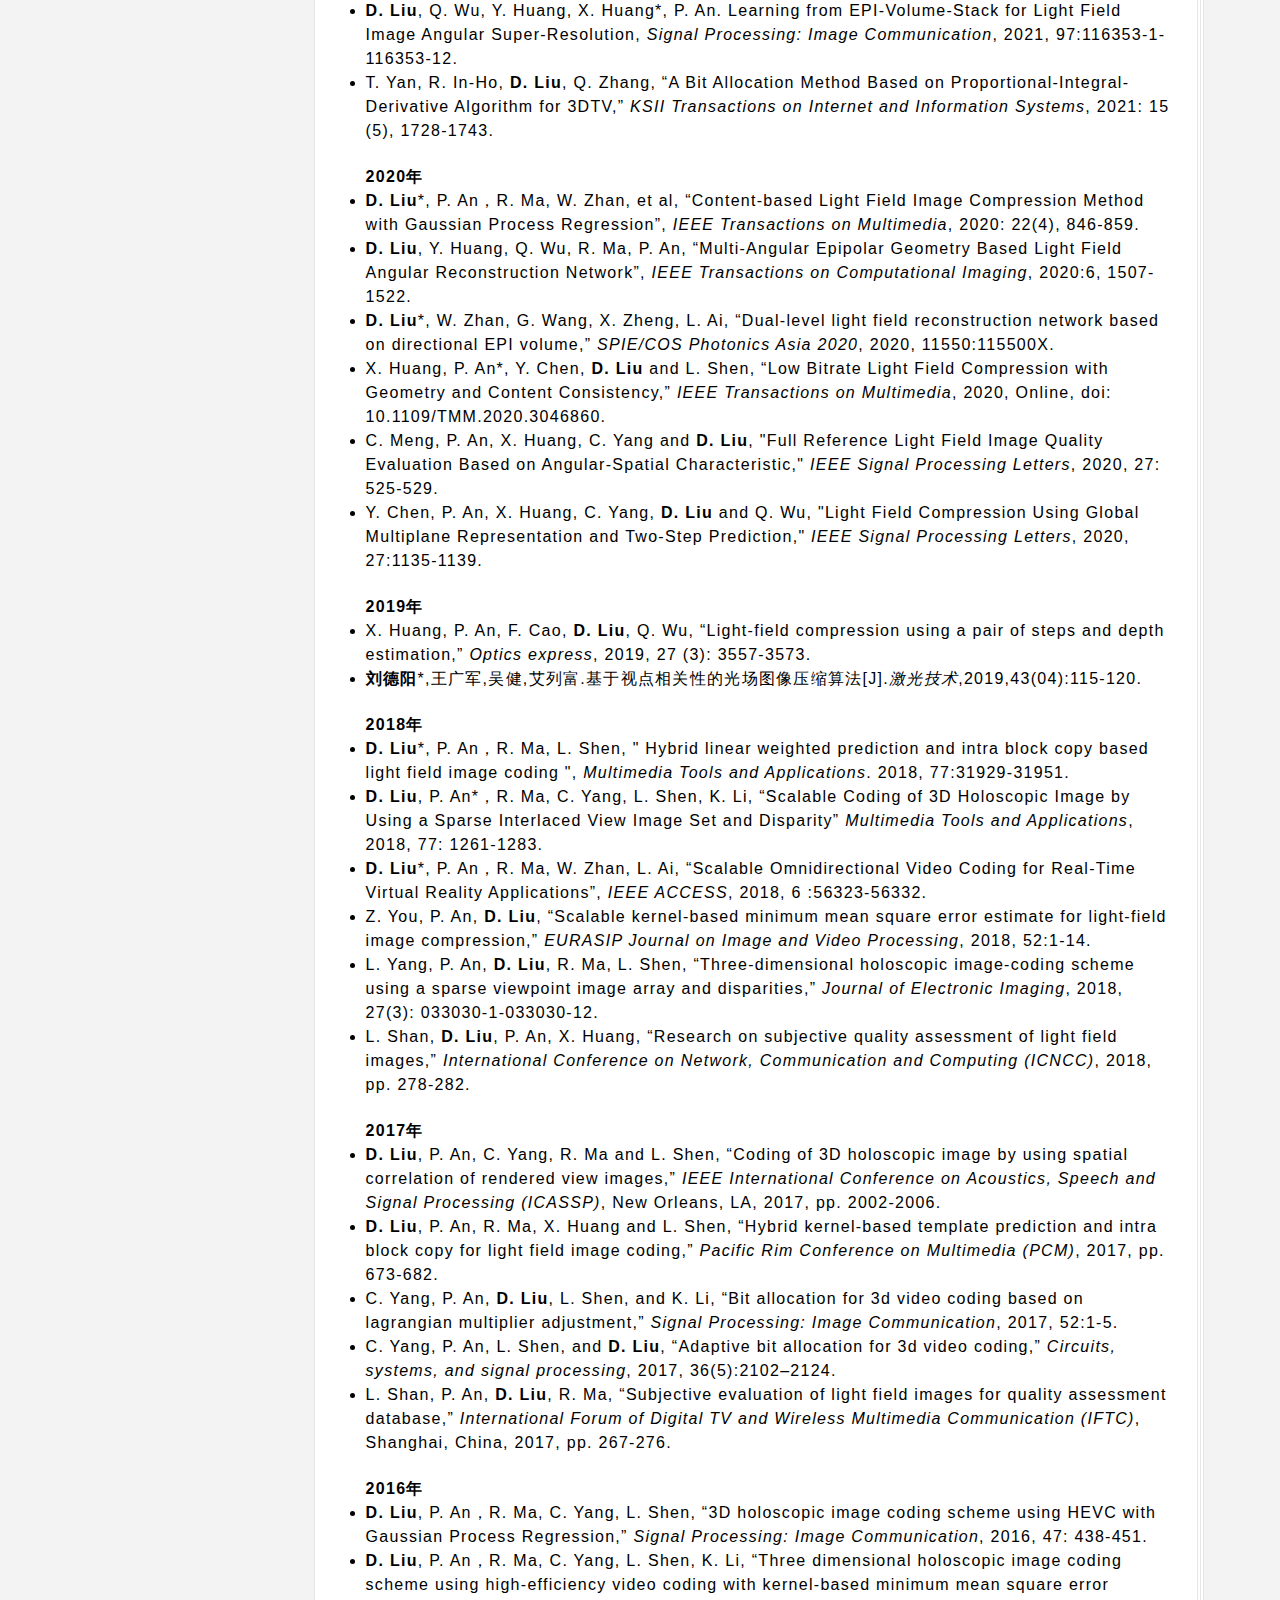
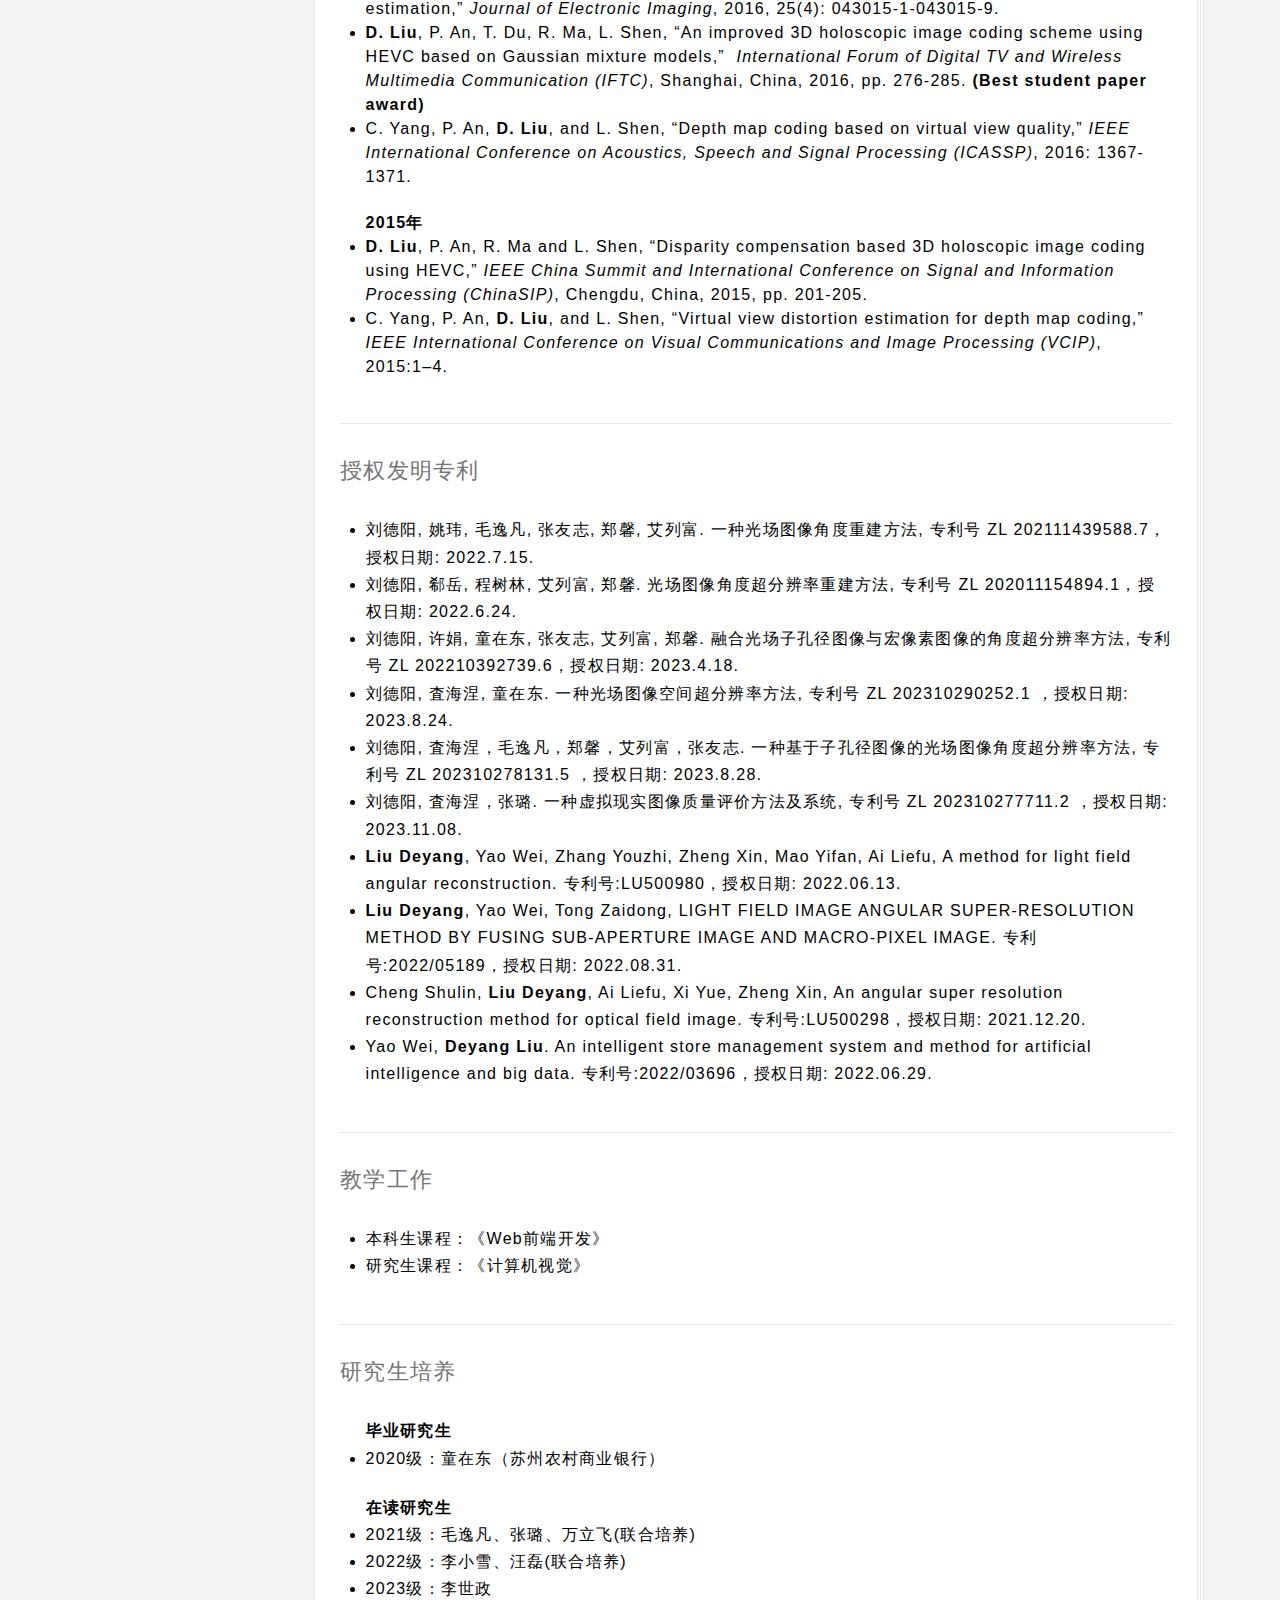
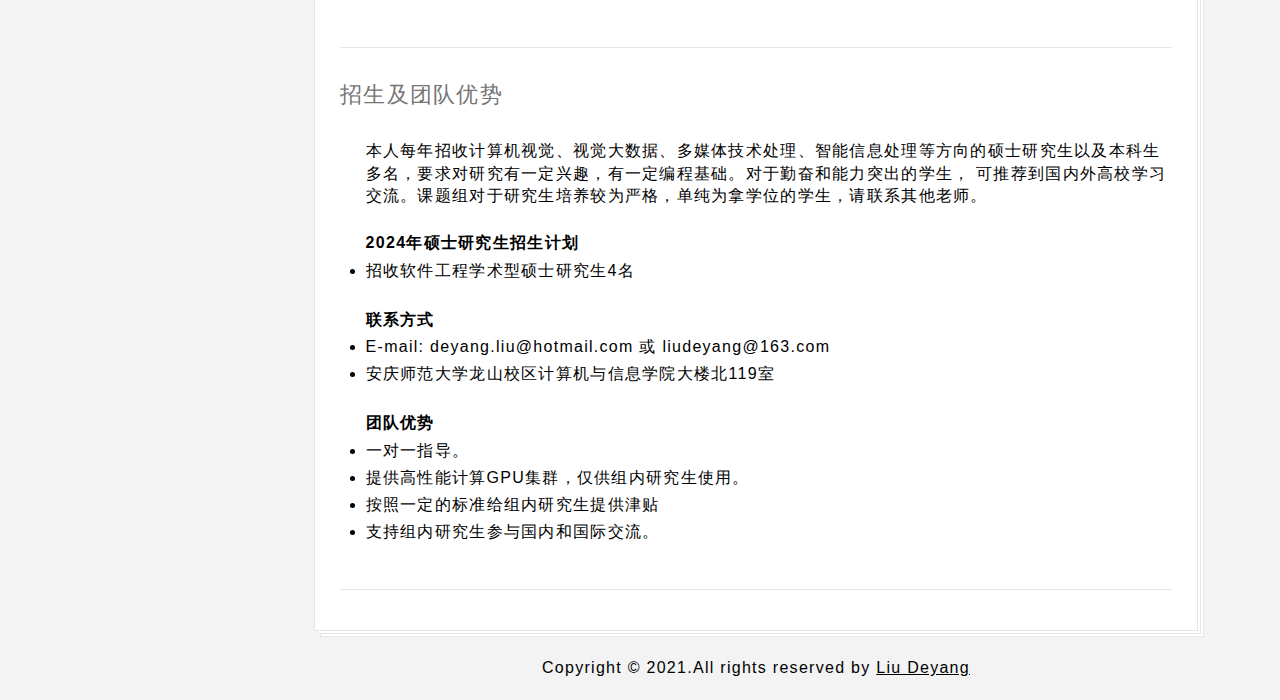
==== commit f276ecda: "Update index.html" ====
--- a/index.html
+++ b/index.html
@@ -109,8 +109,8 @@
     <div class="row">
        
             <h2 class="title-thin text-muted">个人简介(简历)</h2>
-              <p style="line-height:1.7em">刘德阳，男，山东聊城人，博士，副教授，硕士生导师，悉尼科技大学访问学者，入选2023年度安徽省青年拔尖人才青年学者，入选山东省泰山学者青年专家。2017年获得上海大学信号与信息处理博士学位；
-		      2018年遴选为软件工程专业硕士生导师；2019年12月晋升副教授；2019年-2020年在悉尼科技大学访问学习。 目前主持国家自然科学基金2项（包括面上项目1项，青年项目1项），其他省厅级项目7项。发表论文32篇，其中第一作者SCI/EI检索论文16篇。</p>
+              <p style="line-height:1.7em">刘德阳，男，山东聊城人，博士，副教授，硕士生导师，悉尼科技大学访问学者，安徽省青年拔尖人才青年学者，山东省泰山学者青年专家。2017年获得上海大学信号与信息处理博士学位；
+		      2018年遴选为软件工程专业硕士生导师；2019年12月晋升副教授；2019年-2020年在悉尼科技大学访问学习。 目前主持国家自然科学基金2项（包括面上项目1项，青年项目1项），其他省厅级项目7项。发表论文32篇，其中第一作者SCI/EI检索论文16篇，授权国内外发明专利10项。</p>
 
         </div><!-- .col-sm-6 -->
     </div><!-- .row -->
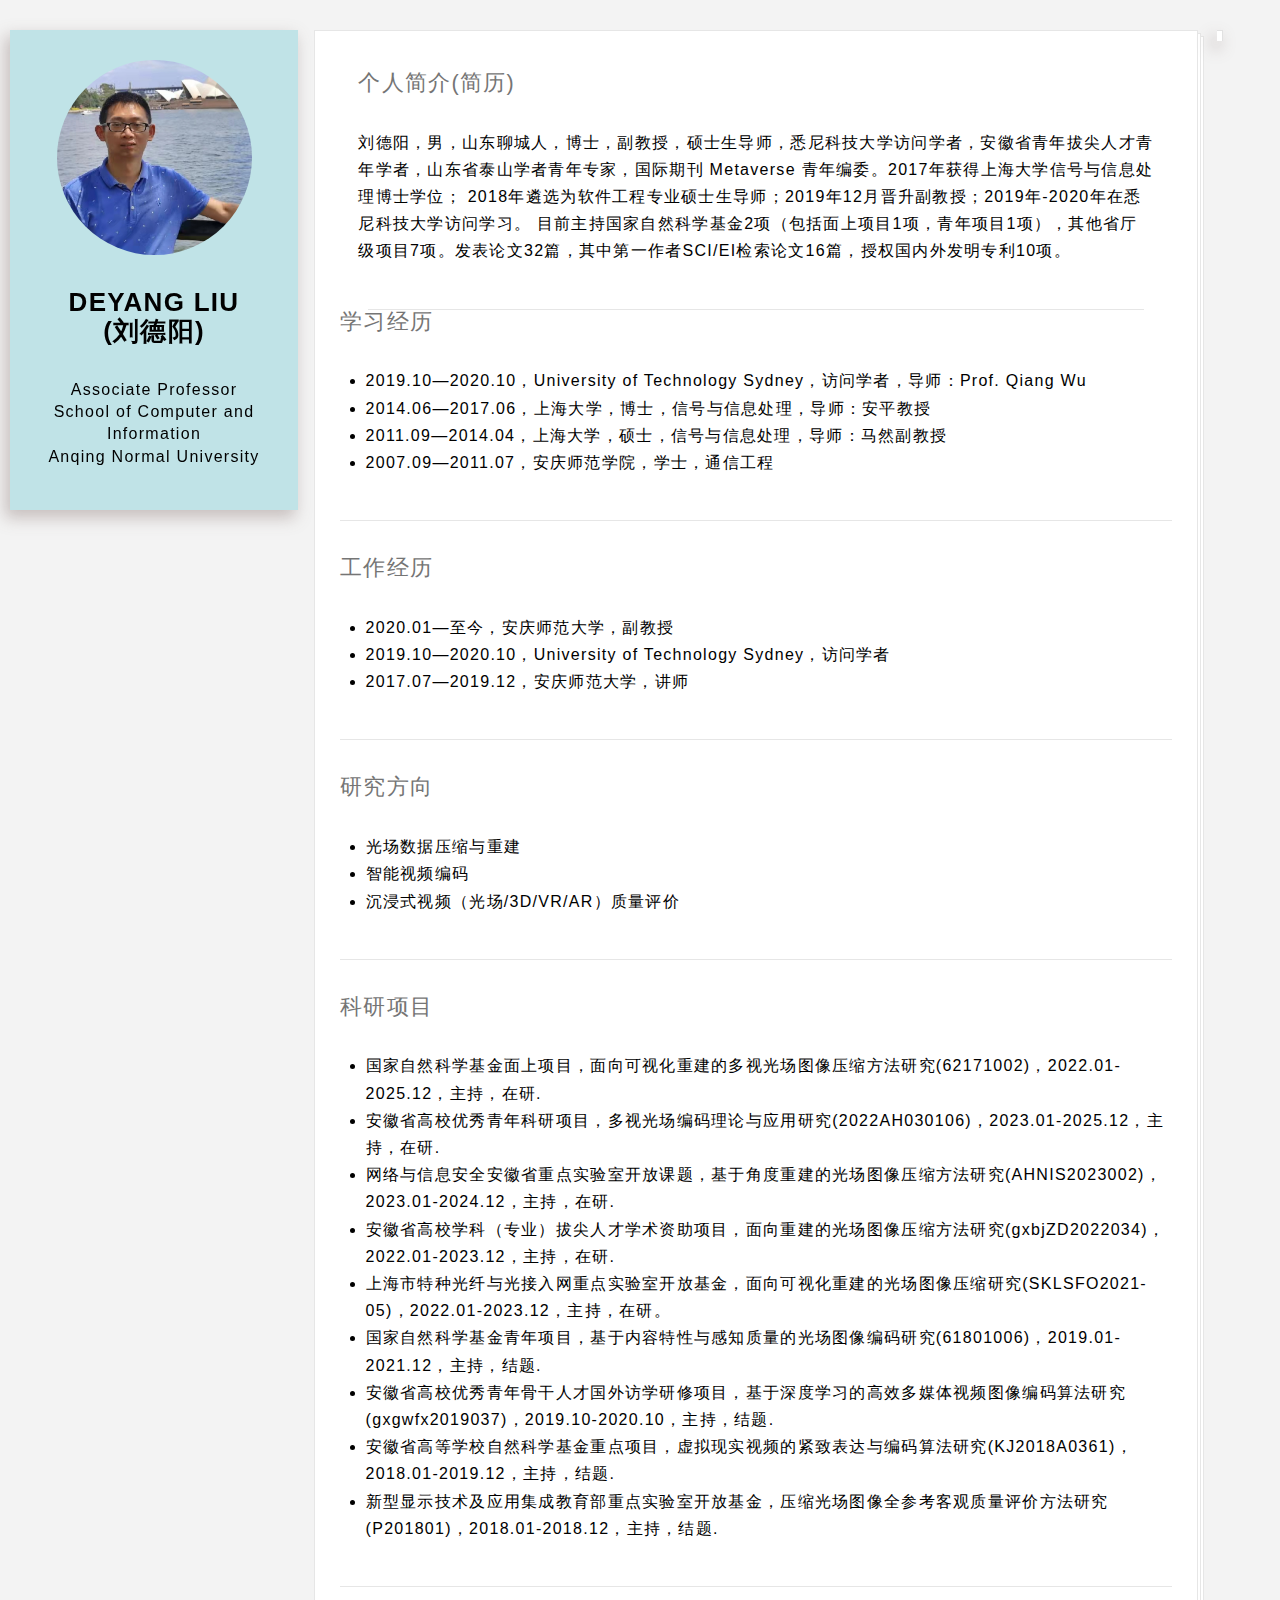
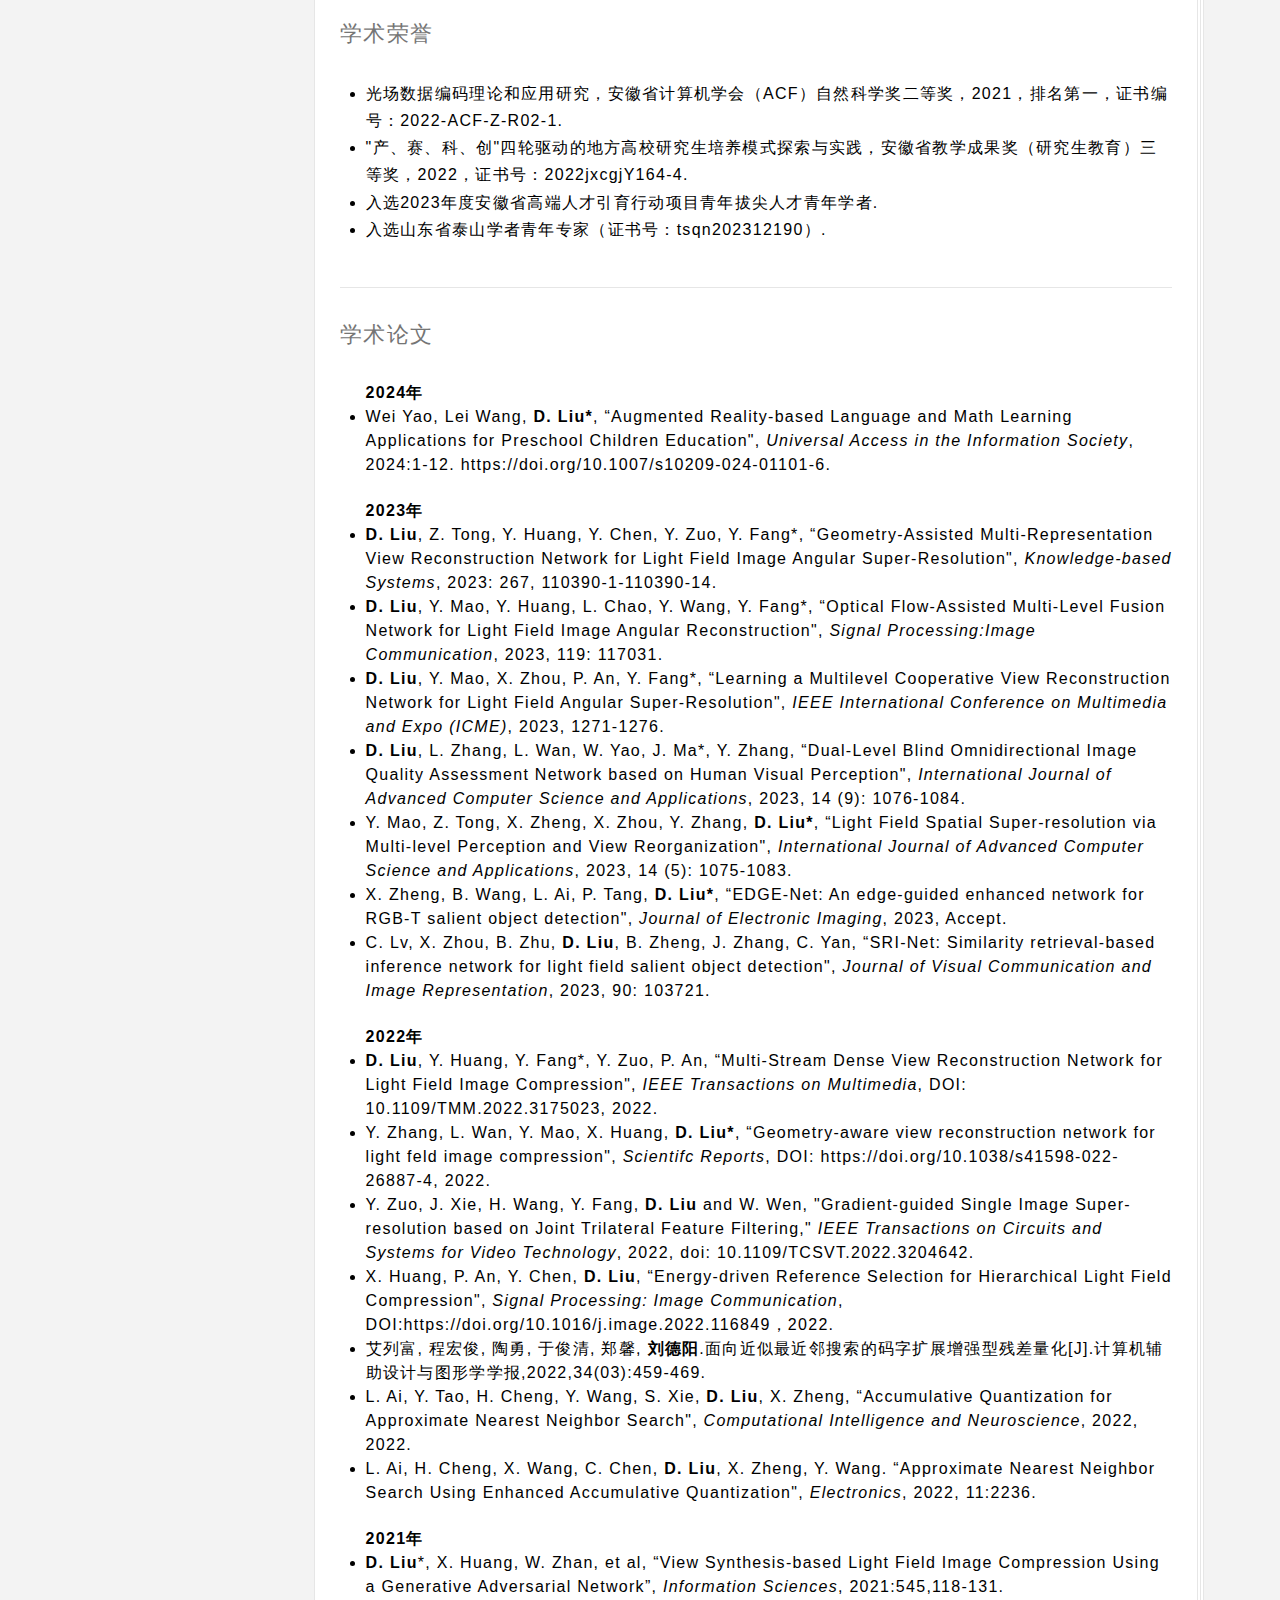
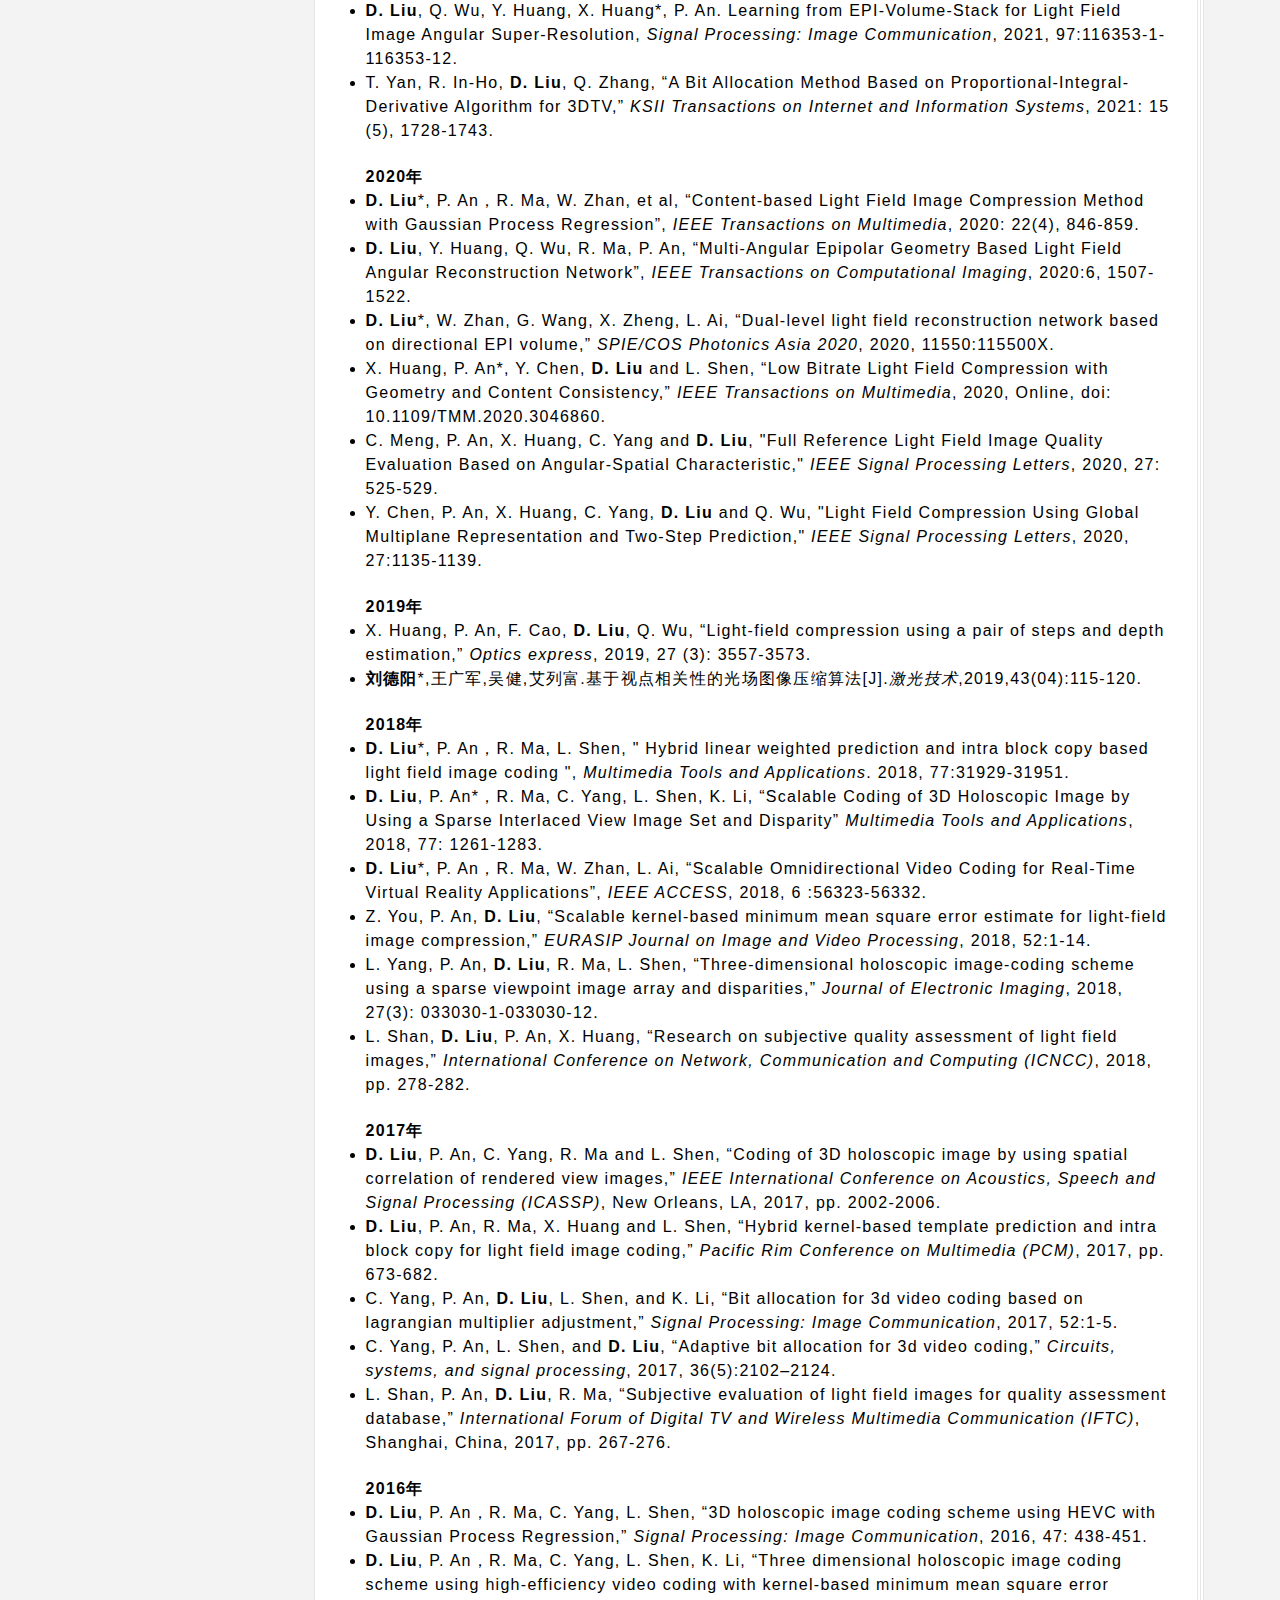
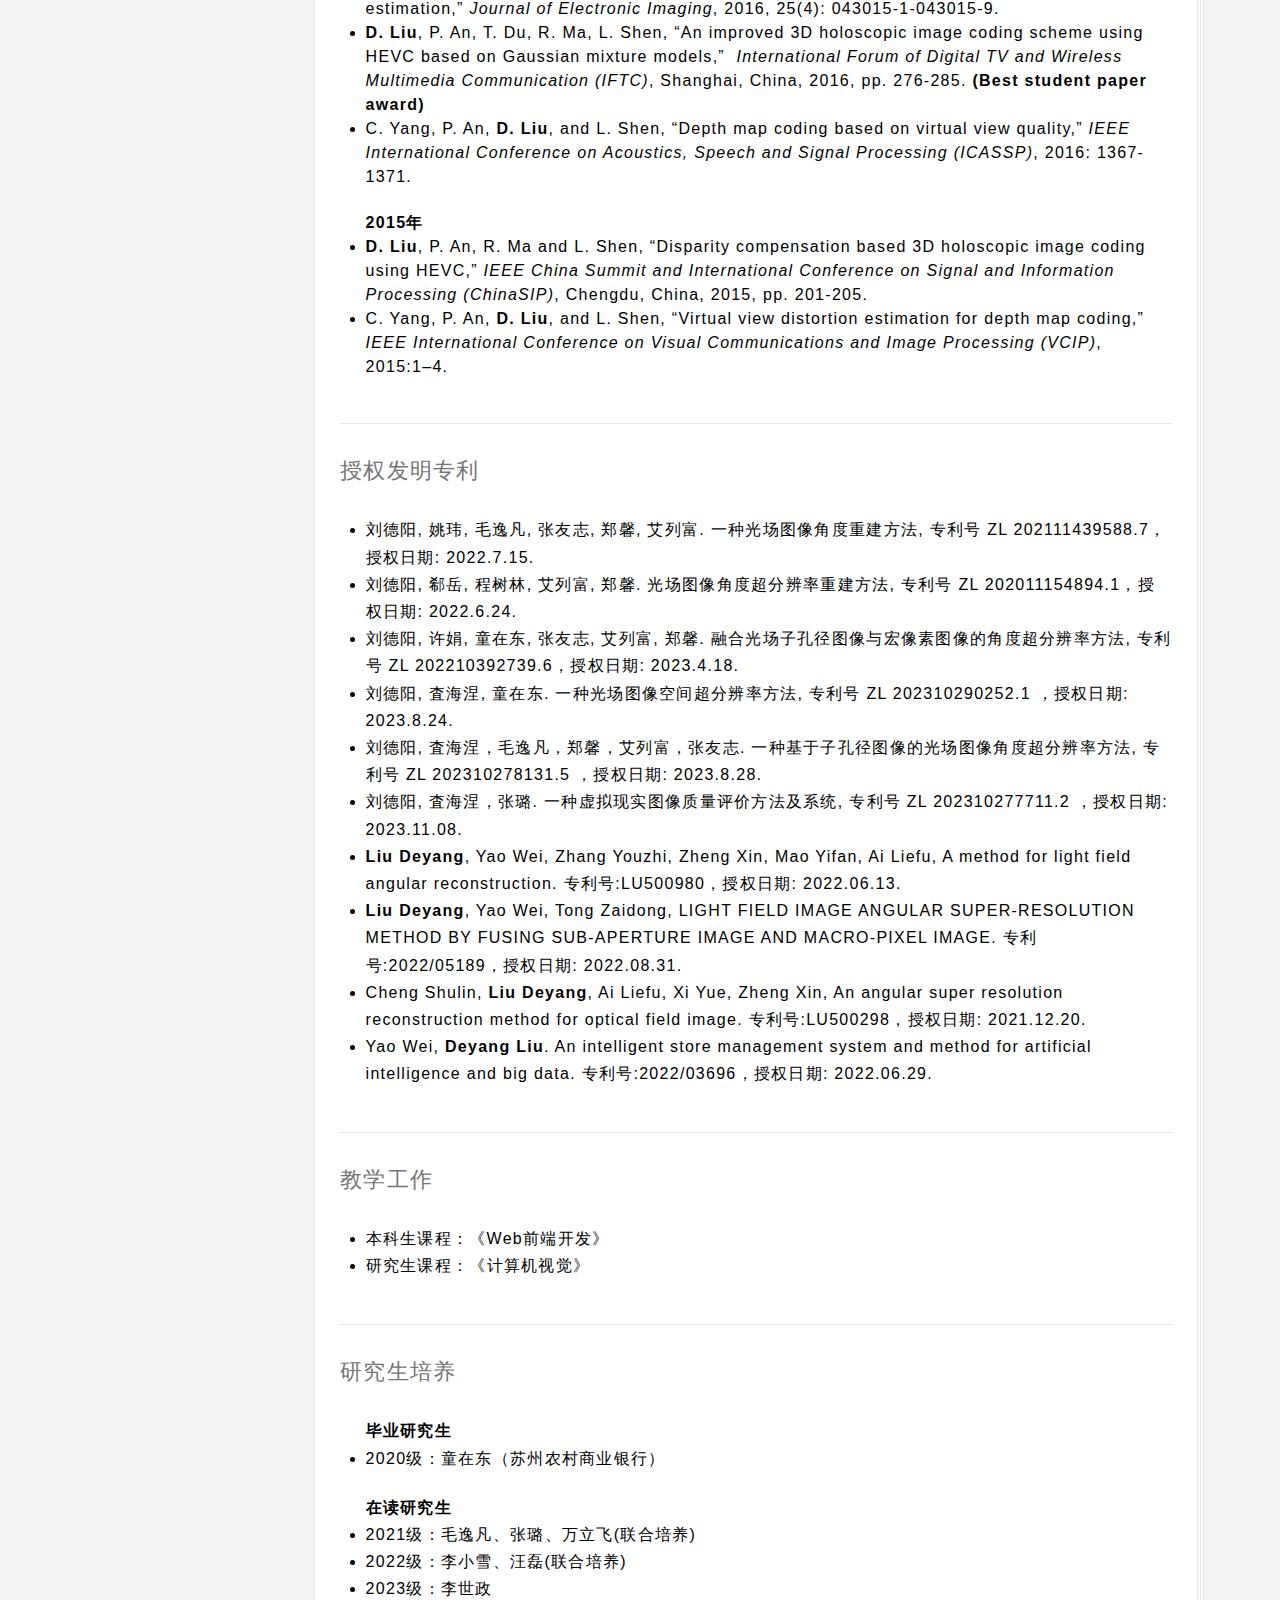
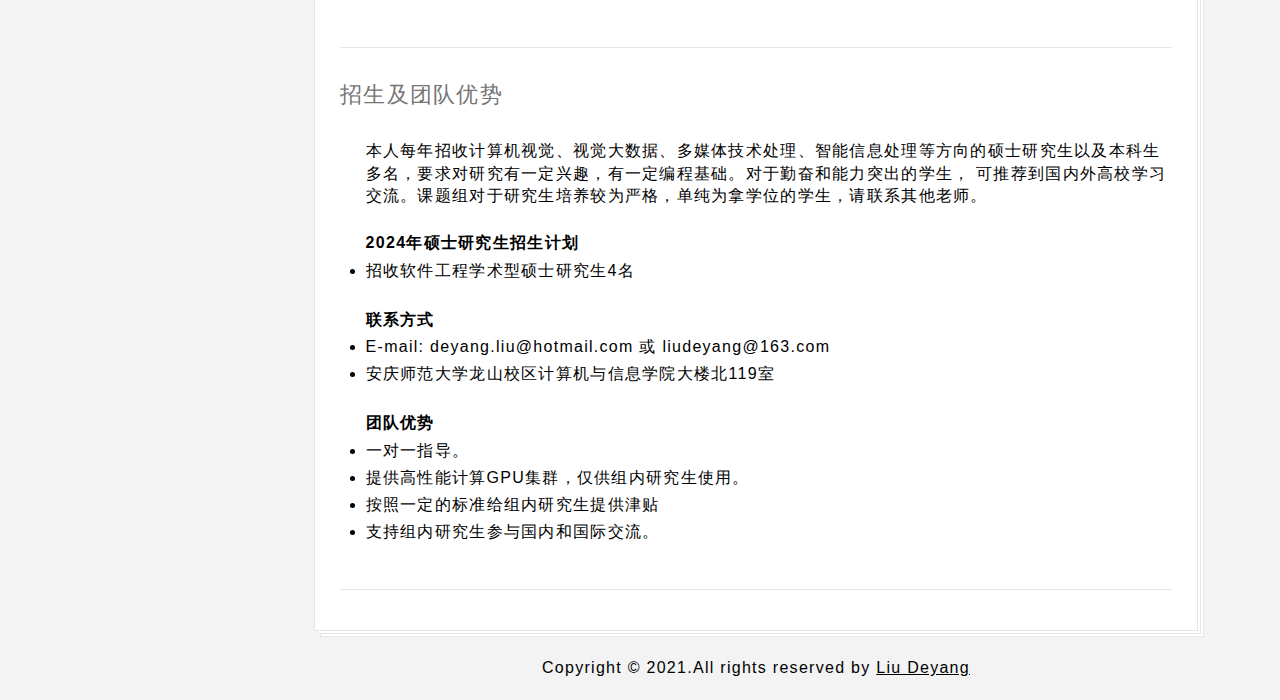
==== commit ea976d43: "Update index.html" ====
--- a/index.html
+++ b/index.html
@@ -109,7 +109,7 @@
     <div class="row">
        
             <h2 class="title-thin text-muted">个人简介(简历)</h2>
-              <p style="line-height:1.7em">刘德阳，男，山东聊城人，博士，副教授，硕士生导师，悉尼科技大学访问学者，安徽省青年拔尖人才青年学者，山东省泰山学者青年专家。2017年获得上海大学信号与信息处理博士学位；
+              <p style="line-height:1.7em">刘德阳，男，山东聊城人，博士，副教授，硕士生导师，悉尼科技大学访问学者，安徽省青年拔尖人才青年学者，山东省泰山学者青年专家，国际期刊 Metaverse 青年编委。2017年获得上海大学信号与信息处理博士学位；
 		      2018年遴选为软件工程专业硕士生导师；2019年12月晋升副教授；2019年-2020年在悉尼科技大学访问学习。 目前主持国家自然科学基金2项（包括面上项目1项，青年项目1项），其他省厅级项目7项。发表论文32篇，其中第一作者SCI/EI检索论文16篇，授权国内外发明专利10项。</p>
 
         </div><!-- .col-sm-6 -->
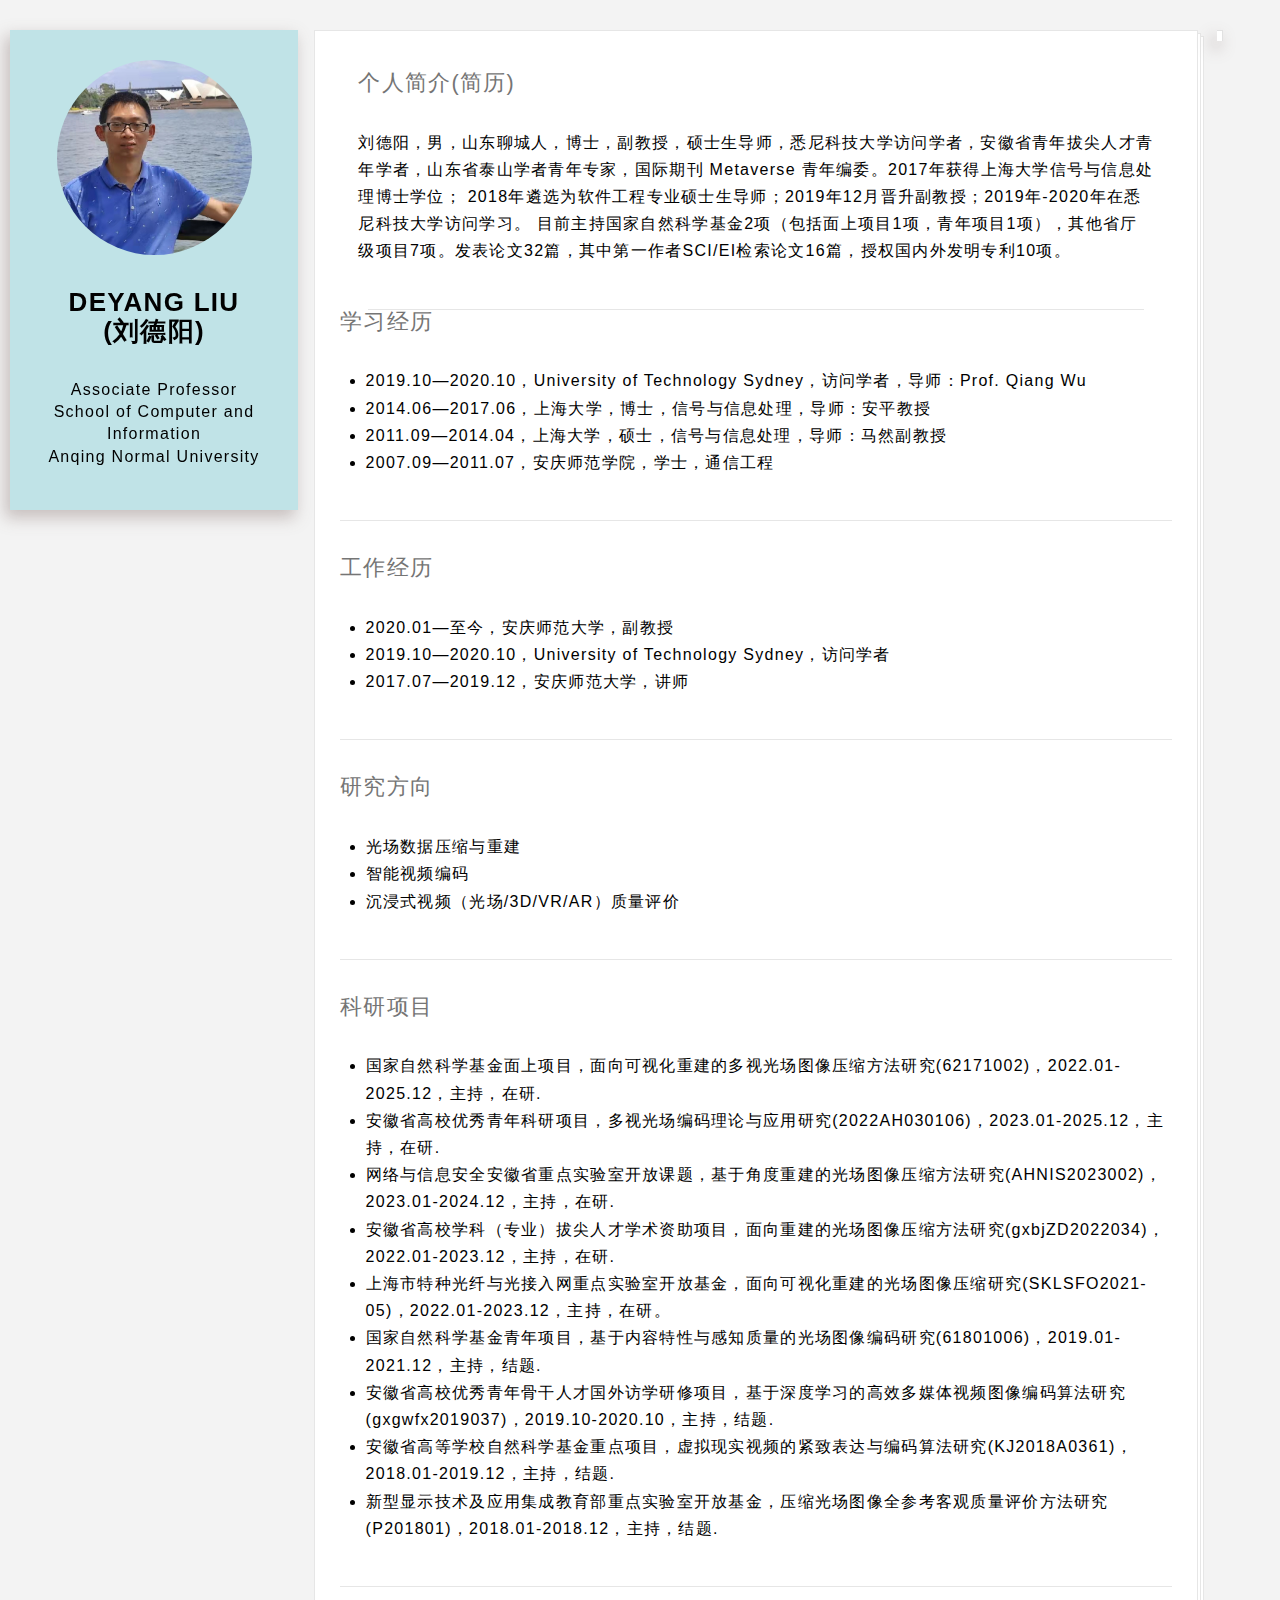
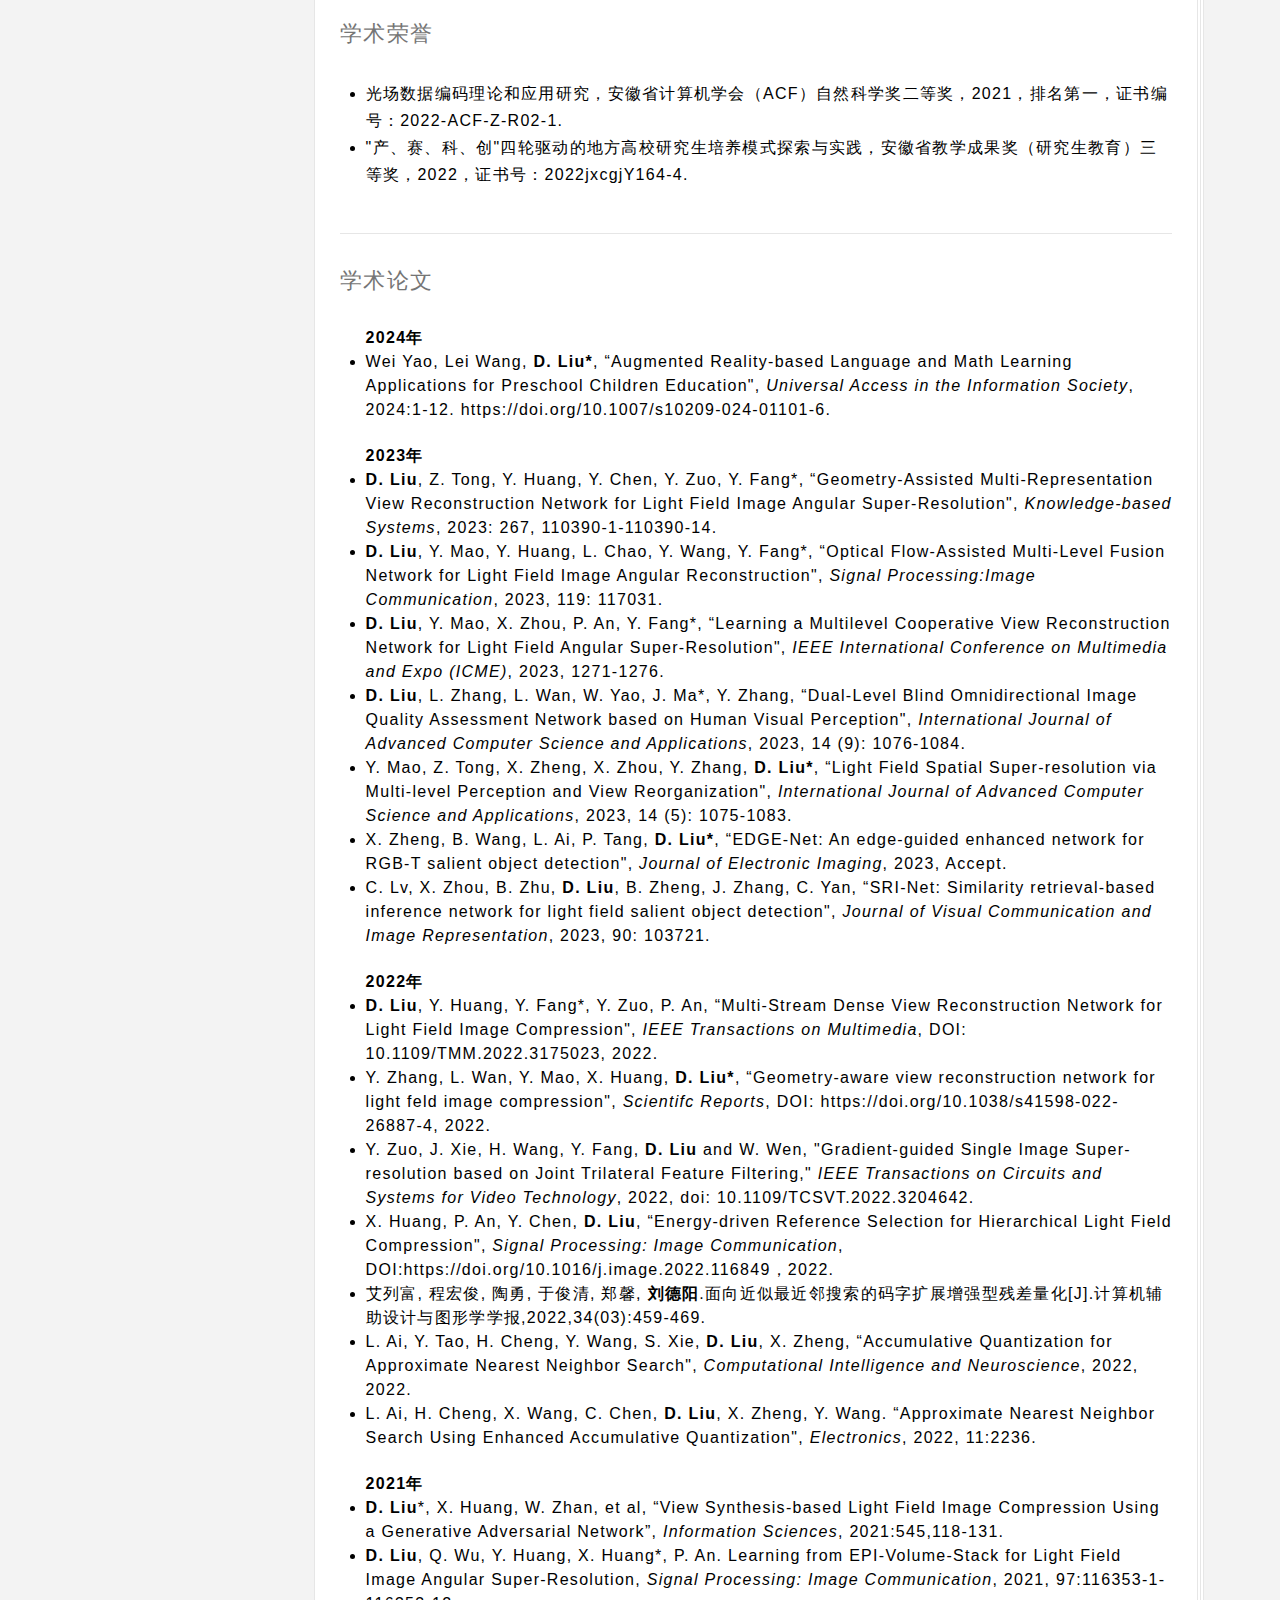
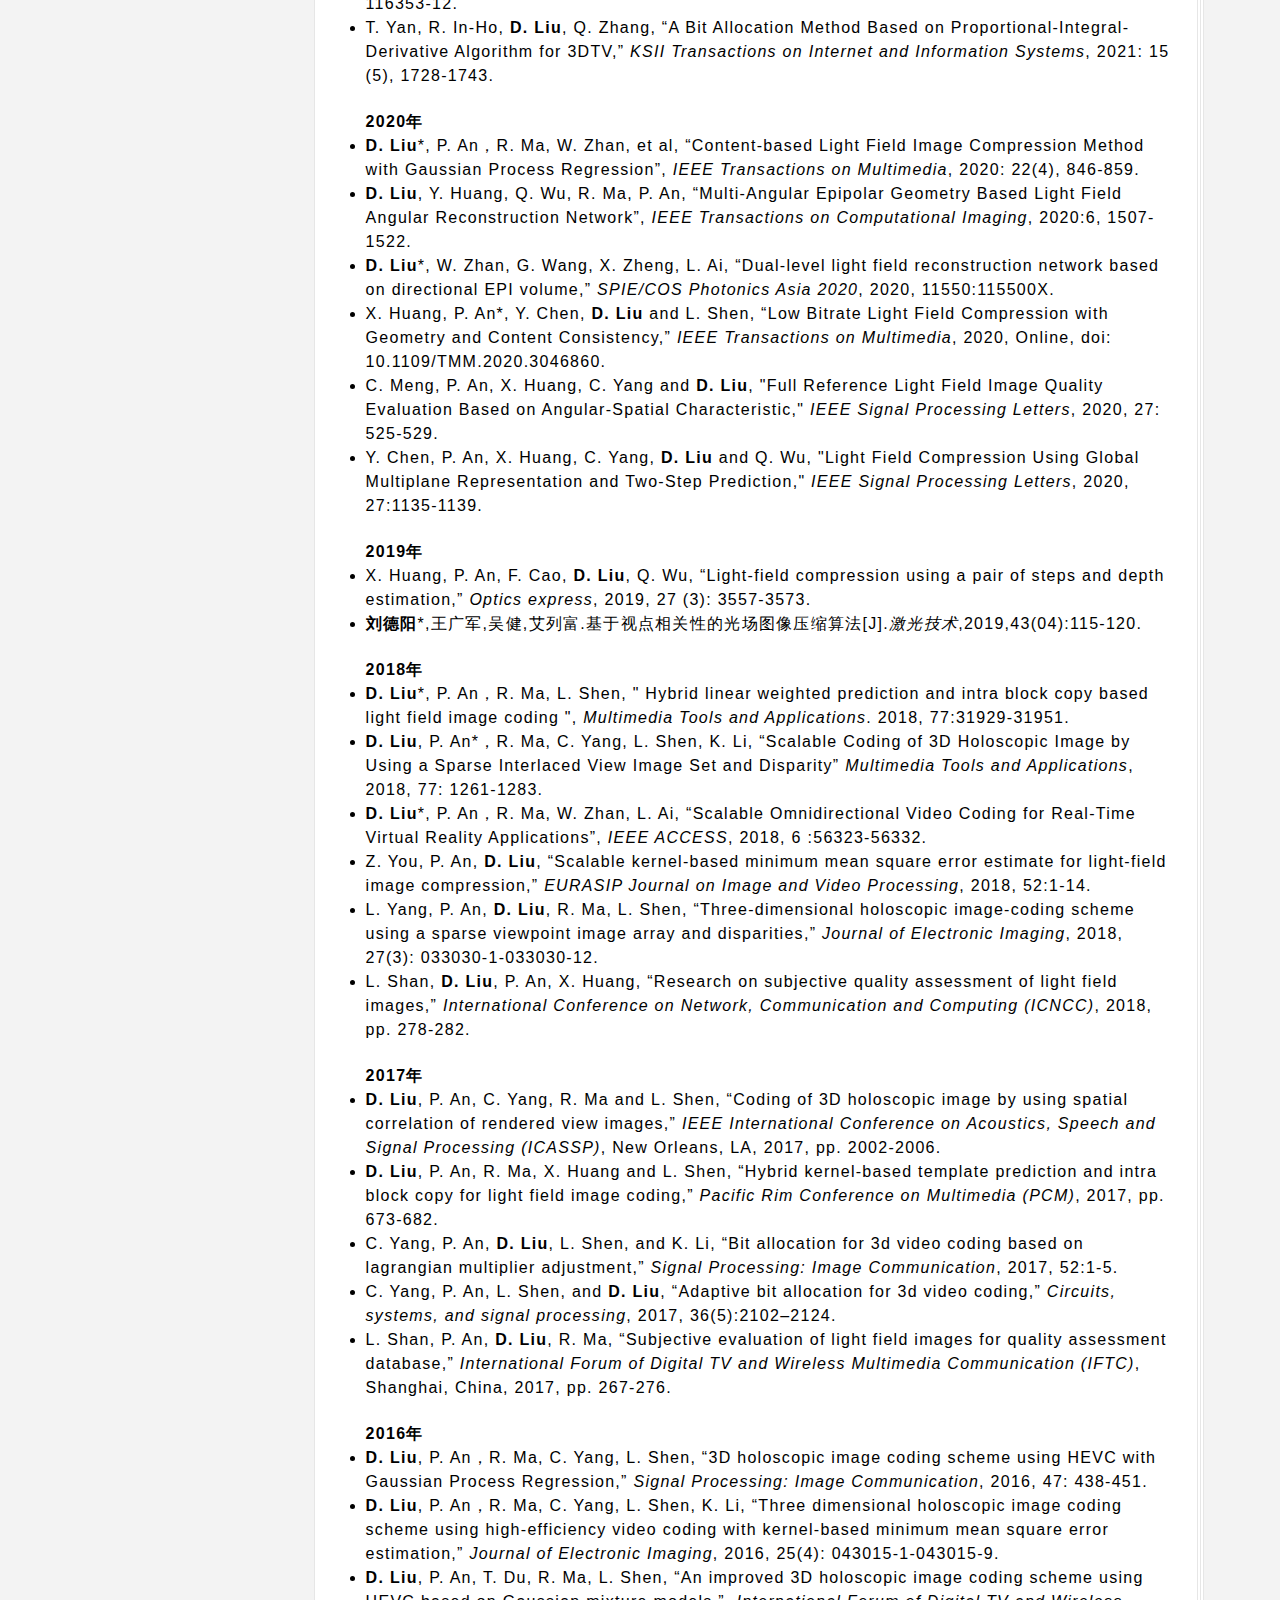
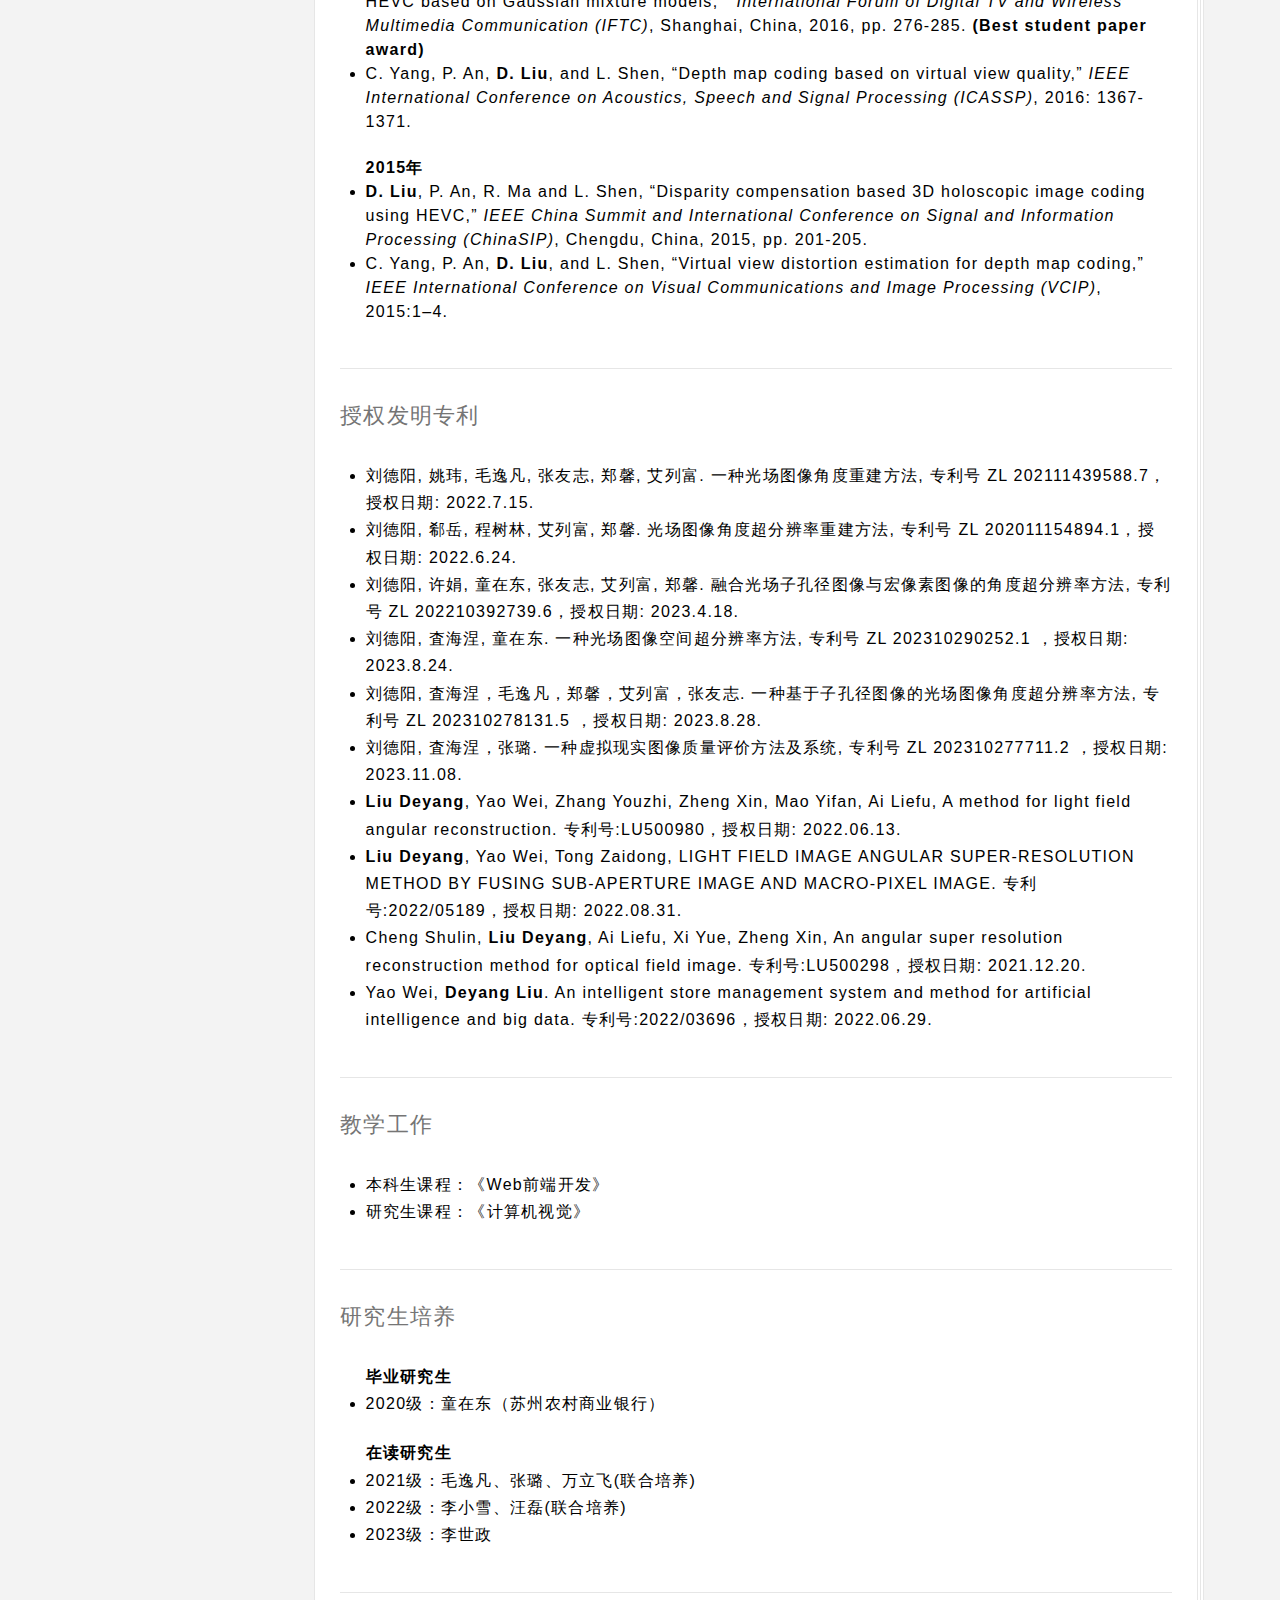
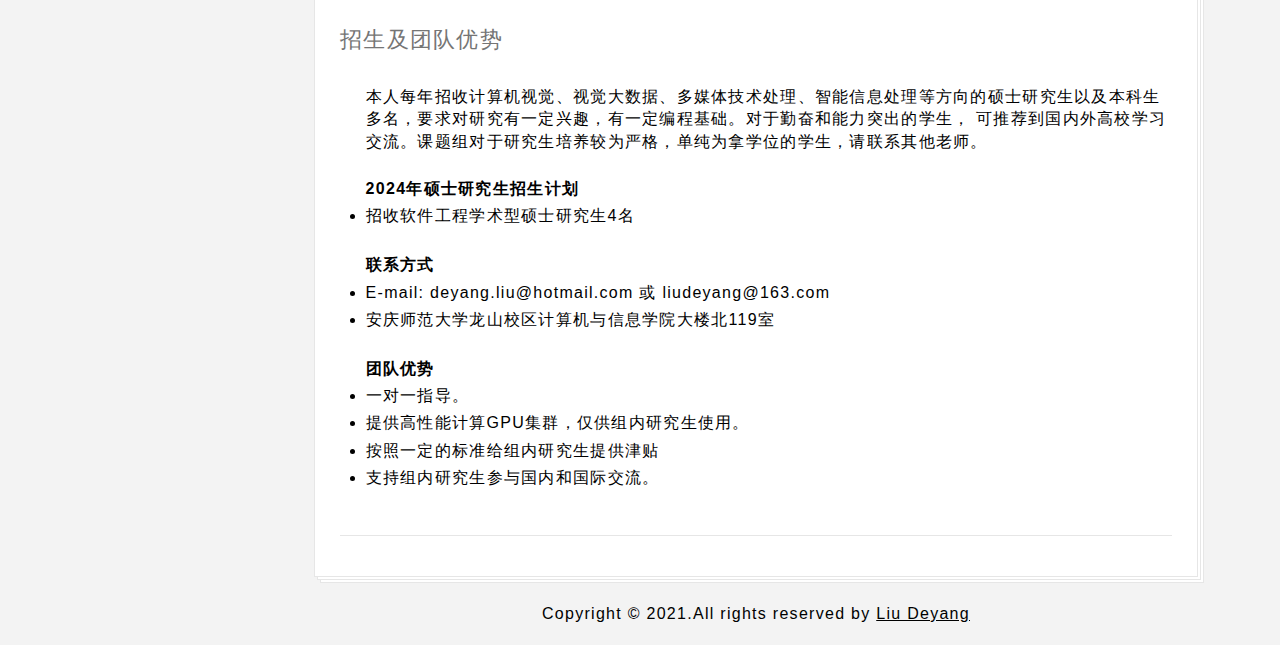
==== commit 9d54eb71: "Update index.html" ====
--- a/index.html
+++ b/index.html
@@ -178,9 +178,7 @@
 	<ul style="line-height:1.7em">
        <li>光场数据编码理论和应用研究，安徽省计算机学会（ACF）自然科学奖二等奖，2021，排名第一，证书编号：2022-ACF-Z-R02-1.</li>
        <li>"产、赛、科、创"四轮驱动的地方高校研究生培养模式探索与实践，安徽省教学成果奖（研究生教育）三等奖，2022，证书号：2022jxcgjY164-4.</li>
-       <li>入选2023年度安徽省高端人才引育行动项目青年拔尖人才青年学者.</li>
-       <li>入选山东省泰山学者青年专家（证书号：tsqn202312190）.</li>
-       
+
 	
 	</ul>
     
